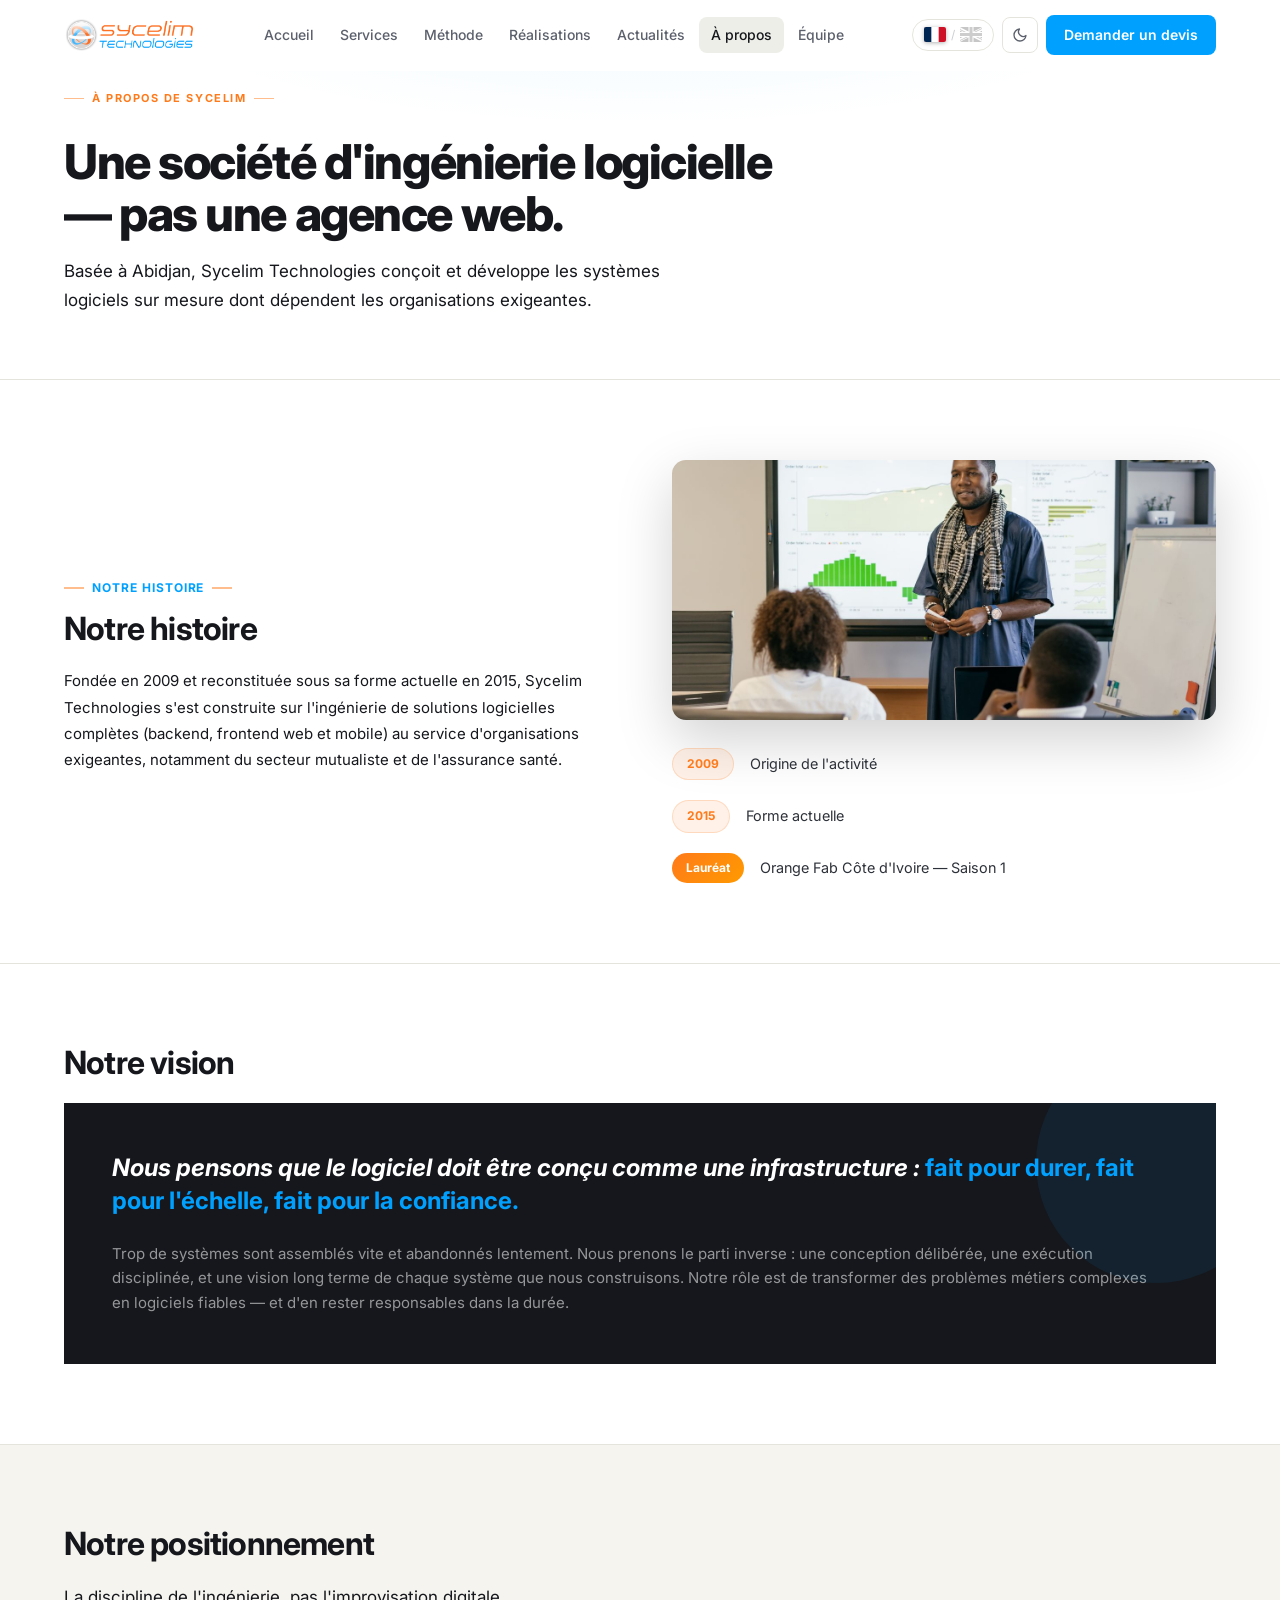
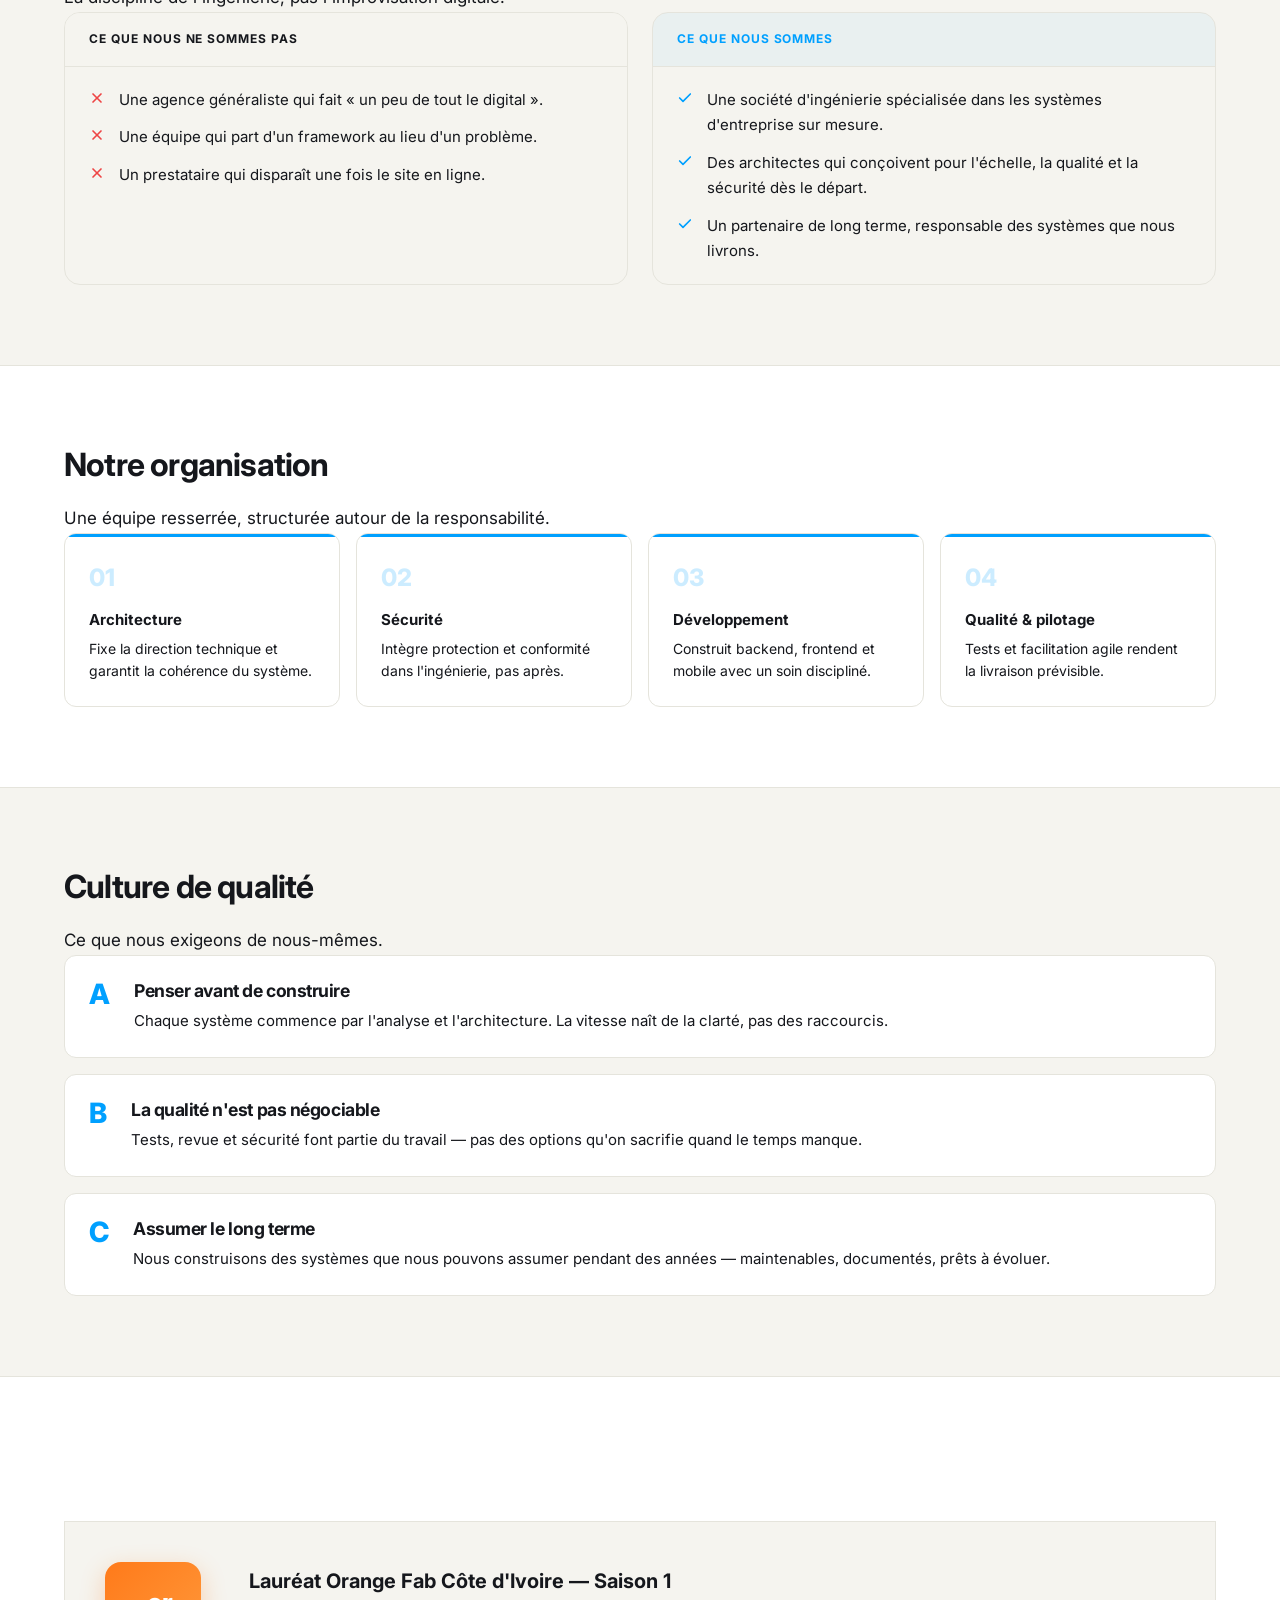
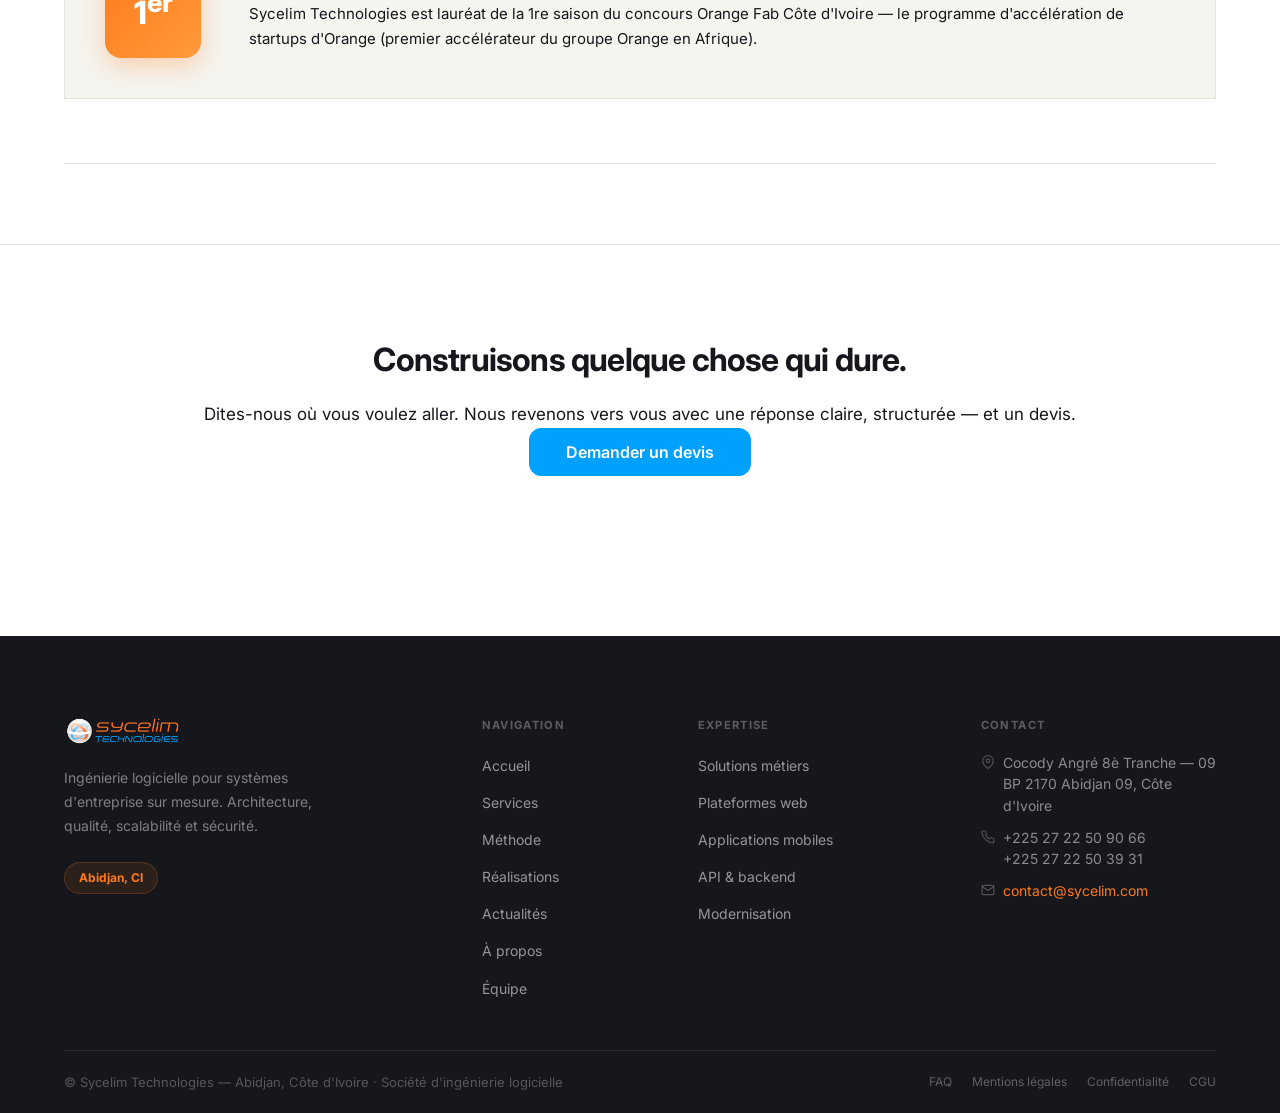
==== a-propos.html @ 2e872ce4 "all pages done" ====
<!DOCTYPE html>
<html lang="fr" data-theme="light">
<head>
  <meta charset="UTF-8" />
  <meta name="viewport" content="width=device-width, initial-scale=1.0" />
  <title>À propos — Sycelim Technologies</title>
  <meta name="description" content="Sycelim Technologies, SSII basée à Abidjan — ingénierie logicielle sur mesure depuis 2009." />
  <meta name="theme-color" content="#00a0ff" />
  <meta property="og:title" content="À propos — Sycelim Technologies" />
  <meta property="og:description" content="Sycelim Technologies, SSII basée à Abidjan — ingénierie logicielle sur mesure depuis 2009." />
  <meta property="og:type" content="website" />
  <meta property="og:image" content="logos/logo_all.png" />
  <link rel="preconnect" href="https://fonts.googleapis.com" />
  <link rel="preconnect" href="https://fonts.gstatic.com" crossorigin />
  <link href="https://fonts.googleapis.com/css2?family=Sora:wght@600;700;800&family=Inter:wght@400;500;600;700;800&display=swap" rel="stylesheet" />
  <link rel="stylesheet" href="css/style.css" />
  <link rel="icon" type="image/png" href="logos/logo_icon.png" />
</head>
<body>

<!-- NAVBAR -->
<header class="navbar" id="navbar">
  <div class="container">
    <div class="navbar-inner">
      <a href="index.html" class="navbar-logo" aria-label="Sycelim Technologies — Accueil">
        <img src="logos/logo_all.png" alt="Sycelim Technologies" />
      </a>
      <nav class="navbar-nav" aria-label="Navigation principale">
        <a href="index.html"          class="nav-link" data-page="index"        data-i18n="nav.home">Accueil</a>
        <a href="services.html"       class="nav-link" data-page="services"     data-i18n="nav.services">Services</a>
        <a href="methode.html"        class="nav-link" data-page="methode"      data-i18n="nav.method">Méthode</a>
        <a href="realisations.html"   class="nav-link" data-page="realisations" data-i18n="nav.work">Réalisations</a>
        <a href="actualites.html"     class="nav-link" data-page="actualites"   data-i18n="nav.news">Actualités</a>
        <a href="a-propos.html"       class="nav-link active" data-page="a-propos" data-i18n="nav.about">À propos</a>
        <a href="equipe.html"         class="nav-link" data-page="equipe"       data-i18n="nav.team">Équipe</a>
      </nav>
      <div class="navbar-actions">
        <button class="btn-lang" aria-label="Changer de langue" title="Switch language">
          <span class="lang-fr-label active"><img src="images/flag-fr.svg" alt="Français" class="flag-img" /></span>
          <span class="sep">/</span>
          <span class="lang-en-label"><img src="images/flag-gb.svg" alt="English" class="flag-img" /></span>
        </button>
        <button class="btn-theme" aria-label="Basculer thème sombre/clair">
          <svg class="icon-sun" xmlns="http://www.w3.org/2000/svg" width="16" height="16" viewBox="0 0 24 24" fill="none" stroke="currentColor" stroke-width="2" stroke-linecap="round" stroke-linejoin="round"><circle cx="12" cy="12" r="5"/><line x1="12" y1="1" x2="12" y2="3"/><line x1="12" y1="21" x2="12" y2="23"/><line x1="4.22" y1="4.22" x2="5.64" y2="5.64"/><line x1="18.36" y1="18.36" x2="19.78" y2="19.78"/><line x1="1" y1="12" x2="3" y2="12"/><line x1="21" y1="12" x2="23" y2="12"/><line x1="4.22" y1="19.78" x2="5.64" y2="18.36"/><line x1="18.36" y1="5.64" x2="19.78" y2="4.22"/></svg>
          <svg class="icon-moon" xmlns="http://www.w3.org/2000/svg" width="16" height="16" viewBox="0 0 24 24" fill="none" stroke="currentColor" stroke-width="2" stroke-linecap="round" stroke-linejoin="round"><path d="M21 12.79A9 9 0 1 1 11.21 3 7 7 0 0 0 21 12.79z"/></svg>
        </button>
        <a href="contact.html" class="btn-cta-nav" data-i18n="nav.cta">Demander un devis</a>
        <button class="btn-hamburger" id="hamburger" aria-label="Menu" aria-expanded="false">
          <span></span><span></span><span></span>
        </button>
      </div>
    </div>
  </div>
</header>

<!-- Mobile menu -->
<nav class="mobile-menu" id="mobile-menu" aria-label="Menu mobile">
  <a href="index.html"        class="nav-link" data-page="index"        data-i18n="nav.home">Accueil</a>
  <a href="services.html"     class="nav-link" data-page="services"     data-i18n="nav.services">Services</a>
  <a href="methode.html"      class="nav-link" data-page="methode"      data-i18n="nav.method">Méthode</a>
  <a href="realisations.html" class="nav-link" data-page="realisations" data-i18n="nav.work">Réalisations</a>
  <a href="actualites.html"   class="nav-link" data-page="actualites"   data-i18n="nav.news">Actualités</a>
  <a href="a-propos.html"     class="nav-link" data-page="a-propos"     data-i18n="nav.about">À propos</a>
  <a href="equipe.html"       class="nav-link" data-page="equipe"       data-i18n="nav.team">Équipe</a>
  <div class="mobile-menu-foot">
    <a href="contact.html" class="btn btn-primary" data-i18n="nav.cta">Demander un devis</a>
    <button class="btn-lang" aria-label="Changer de langue">
      <span class="lang-fr-label active"><img src="images/flag-fr.svg" alt="Français" class="flag-img" /></span>
      <span class="sep">/</span>
      <span class="lang-en-label"><img src="images/flag-gb.svg" alt="English" class="flag-img" /></span>
    </button>
  </div>
</nav>

<main>

<!-- ============================================================
     HERO
     ============================================================ -->
<section class="inner-hero" aria-labelledby="about-hero-title">
  <div class="inner-hero-bg" aria-hidden="true"></div>
  <div class="container">
    <div class="inner-hero-inner">
      <span class="eyebrow" data-i18n="about.eyebrow">À propos de Sycelim</span>
      <h1 class="inner-hero-title" id="about-hero-title" data-i18n="about.title">Une société d'ingénierie logicielle — pas une agence web.</h1>
      <p class="inner-hero-lead" data-i18n="about.lead">Basée à Abidjan, Sycelim Technologies conçoit et développe les systèmes logiciels sur mesure dont dépendent les organisations exigeantes.</p>
    </div>
  </div>
</section>

<!-- ============================================================
     SECTION HISTOIRE
     ============================================================ -->
<section class="about-section" aria-labelledby="about-history-title">
  <div class="container">
    <div class="about-2col">
      <div class="about-2col-text">
        <span class="about-section-eyebrow eyebrow" data-i18n="about.history.title">Notre histoire</span>
        <h2 class="about-section-title" id="about-history-title" data-i18n="about.history.title">Notre histoire</h2>
        <p class="about-section-body">Fondée en 2009 et reconstituée sous sa forme actuelle en 2015, Sycelim Technologies s'est construite sur l'ingénierie de solutions logicielles complètes (backend, frontend web et mobile) au service d'organisations exigeantes, notamment du secteur mutualiste et de l'assurance santé.</p>
      </div>
      <div class="about-2col-visual">
        <figure style="margin:0 0 1.75rem;border-radius:14px;overflow:hidden;box-shadow:0 20px 56px rgba(0,0,0,.18);">
          <img src="images/photo-collab.jpg" alt="Collaboration équipe Sycelim Technologies" style="width:100%;height:260px;object-fit:cover;display:block;" loading="lazy" />
        </figure>
        <div style="display:flex;flex-direction:column;gap:1.25rem;">
          <div style="display:flex;align-items:center;gap:1rem;">
            <span class="badge">2009</span>
            <span style="font-size:.9rem;color:var(--text-2)">Origine de l'activité</span>
          </div>
          <div style="display:flex;align-items:center;gap:1rem;">
            <span class="badge">2015</span>
            <span style="font-size:.9rem;color:var(--text-2)">Forme actuelle</span>
          </div>
          <div style="display:flex;align-items:center;gap:1rem;">
            <span class="badge" style="background:linear-gradient(135deg,#ff7a1a,#ff9a00);color:#fff;border:none;">Lauréat</span>
            <span style="font-size:.9rem;color:var(--text-2)">Orange Fab Côte d'Ivoire — Saison 1</span>
          </div>
        </div>
      </div>
    </div>
  </div>
</section>

<!-- ============================================================
     SECTION VISION
     ============================================================ -->
<section class="about-section" aria-labelledby="about-vision-title">
  <div class="container">
    <h2 class="about-section-title" id="about-vision-title" data-i18n="about.vision.title">Notre vision</h2>
    <div class="about-vision-card">
      <p class="about-vision-quote">Nous pensons que le logiciel doit être conçu comme une infrastructure : <em>fait pour durer, fait pour l'échelle, fait pour la confiance.</em></p>
      <p class="about-vision-sub">Trop de systèmes sont assemblés vite et abandonnés lentement. Nous prenons le parti inverse : une conception délibérée, une exécution disciplinée, et une vision long terme de chaque système que nous construisons. Notre rôle est de transformer des problèmes métiers complexes en logiciels fiables — et d'en rester responsables dans la durée.</p>
    </div>
  </div>
</section>

<!-- ============================================================
     SECTION POSITIONNEMENT
     ============================================================ -->
<section class="about-section about-section--alt" aria-labelledby="about-pos-title">
  <div class="container">
    <h2 class="about-section-title" id="about-pos-title" data-i18n="about.pos.title">Notre positionnement</h2>
    <p class="about-section-lead">La discipline de l'ingénierie, pas l'improvisation digitale.</p>
    <div class="about-pos-grid">
      <div class="about-pos-col about-pos-col--no">
        <div class="about-pos-col-head">Ce que nous ne sommes pas</div>
        <ul class="about-pos-list">
          <li class="about-pos-item">
            <span class="about-pos-icon" aria-hidden="true">
              <svg xmlns="http://www.w3.org/2000/svg" width="16" height="16" viewBox="0 0 24 24" fill="none" stroke="#ef4444" stroke-width="2.5" stroke-linecap="round" stroke-linejoin="round"><line x1="18" y1="6" x2="6" y2="18"/><line x1="6" y1="6" x2="18" y2="18"/></svg>
            </span>
            <span>Une agence généraliste qui fait « un peu de tout le digital ».</span>
          </li>
          <li class="about-pos-item">
            <span class="about-pos-icon" aria-hidden="true">
              <svg xmlns="http://www.w3.org/2000/svg" width="16" height="16" viewBox="0 0 24 24" fill="none" stroke="#ef4444" stroke-width="2.5" stroke-linecap="round" stroke-linejoin="round"><line x1="18" y1="6" x2="6" y2="18"/><line x1="6" y1="6" x2="18" y2="18"/></svg>
            </span>
            <span>Une équipe qui part d'un framework au lieu d'un problème.</span>
          </li>
          <li class="about-pos-item">
            <span class="about-pos-icon" aria-hidden="true">
              <svg xmlns="http://www.w3.org/2000/svg" width="16" height="16" viewBox="0 0 24 24" fill="none" stroke="#ef4444" stroke-width="2.5" stroke-linecap="round" stroke-linejoin="round"><line x1="18" y1="6" x2="6" y2="18"/><line x1="6" y1="6" x2="18" y2="18"/></svg>
            </span>
            <span>Un prestataire qui disparaît une fois le site en ligne.</span>
          </li>
        </ul>
      </div>
      <div class="about-pos-col about-pos-col--yes">
        <div class="about-pos-col-head">Ce que nous sommes</div>
        <ul class="about-pos-list">
          <li class="about-pos-item">
            <span class="about-pos-icon" aria-hidden="true">
              <svg xmlns="http://www.w3.org/2000/svg" width="16" height="16" viewBox="0 0 24 24" fill="none" stroke="#00a0ff" stroke-width="2.5" stroke-linecap="round" stroke-linejoin="round"><polyline points="20 6 9 17 4 12"/></svg>
            </span>
            <span>Une société d'ingénierie spécialisée dans les systèmes d'entreprise sur mesure.</span>
          </li>
          <li class="about-pos-item">
            <span class="about-pos-icon" aria-hidden="true">
              <svg xmlns="http://www.w3.org/2000/svg" width="16" height="16" viewBox="0 0 24 24" fill="none" stroke="#00a0ff" stroke-width="2.5" stroke-linecap="round" stroke-linejoin="round"><polyline points="20 6 9 17 4 12"/></svg>
            </span>
            <span>Des architectes qui conçoivent pour l'échelle, la qualité et la sécurité dès le départ.</span>
          </li>
          <li class="about-pos-item">
            <span class="about-pos-icon" aria-hidden="true">
              <svg xmlns="http://www.w3.org/2000/svg" width="16" height="16" viewBox="0 0 24 24" fill="none" stroke="#00a0ff" stroke-width="2.5" stroke-linecap="round" stroke-linejoin="round"><polyline points="20 6 9 17 4 12"/></svg>
            </span>
            <span>Un partenaire de long terme, responsable des systèmes que nous livrons.</span>
          </li>
        </ul>
      </div>
    </div>
  </div>
</section>

<!-- ============================================================
     SECTION ORGANISATION
     ============================================================ -->
<section class="about-section" aria-labelledby="about-org-title">
  <div class="container">
    <h2 class="about-section-title" id="about-org-title" data-i18n="about.org.title">Notre organisation</h2>
    <p class="about-section-lead" data-i18n="about.org.sub">Une équipe resserrée, structurée autour de la responsabilité.</p>
    <div class="about-org-grid">
      <div class="about-org-card">
        <div class="about-org-num">01</div>
        <div class="about-org-title">Architecture</div>
        <p class="about-org-desc">Fixe la direction technique et garantit la cohérence du système.</p>
      </div>
      <div class="about-org-card">
        <div class="about-org-num">02</div>
        <div class="about-org-title">Sécurité</div>
        <p class="about-org-desc">Intègre protection et conformité dans l'ingénierie, pas après.</p>
      </div>
      <div class="about-org-card">
        <div class="about-org-num">03</div>
        <div class="about-org-title">Développement</div>
        <p class="about-org-desc">Construit backend, frontend et mobile avec un soin discipliné.</p>
      </div>
      <div class="about-org-card">
        <div class="about-org-num">04</div>
        <div class="about-org-title">Qualité & pilotage</div>
        <p class="about-org-desc">Tests et facilitation agile rendent la livraison prévisible.</p>
      </div>
    </div>
  </div>
</section>

<!-- ============================================================
     SECTION CULTURE
     ============================================================ -->
<section class="about-section about-section--alt" aria-labelledby="about-culture-title">
  <div class="container">
    <h2 class="about-section-title" id="about-culture-title" data-i18n="about.culture.title">Culture de qualité</h2>
    <p class="about-section-lead" data-i18n="about.culture.sub">Ce que nous exigeons de nous-mêmes.</p>
    <div class="about-culture-grid">
      <div class="about-culture-item">
        <div class="about-culture-letter" aria-hidden="true">A</div>
        <div class="about-culture-content">
          <div class="about-section-title" style="font-size:1.1rem;margin-bottom:.5rem;">Penser avant de construire</div>
          <p>Chaque système commence par l'analyse et l'architecture. La vitesse naît de la clarté, pas des raccourcis.</p>
        </div>
      </div>
      <div class="about-culture-item">
        <div class="about-culture-letter" aria-hidden="true">B</div>
        <div class="about-culture-content">
          <div class="about-section-title" style="font-size:1.1rem;margin-bottom:.5rem;">La qualité n'est pas négociable</div>
          <p>Tests, revue et sécurité font partie du travail — pas des options qu'on sacrifie quand le temps manque.</p>
        </div>
      </div>
      <div class="about-culture-item">
        <div class="about-culture-letter" aria-hidden="true">C</div>
        <div class="about-culture-content">
          <div class="about-section-title" style="font-size:1.1rem;margin-bottom:.5rem;">Assumer le long terme</div>
          <p>Nous construisons des systèmes que nous pouvons assumer pendant des années — maintenables, documentés, prêts à évoluer.</p>
        </div>
      </div>
    </div>
  </div>
</section>

<!-- ============================================================
     SECTION ORANGE FAB
     ============================================================ -->
<section class="about-section" aria-labelledby="about-fab-title">
  <div class="container">
    <div class="about-fab">
      <div class="about-fab-inner">
        <div class="about-fab-badge" aria-hidden="true">
          <span class="about-fab-badge-num">1<sup>er</sup></span>
        </div>
        <div class="about-fab-content">
          <h2 class="about-fab-title" id="about-fab-title" data-i18n="about.fab.title">Lauréat Orange Fab Côte d'Ivoire — Saison 1</h2>
          <p class="about-fab-desc" data-i18n="about.fab.desc">Sycelim Technologies est lauréat de la 1re saison du concours Orange Fab Côte d'Ivoire — le programme d'accélération de startups d'Orange (premier accélérateur du groupe Orange en Afrique).</p>
        </div>
      </div>
    </div>
  </div>
</section>

<!-- ============================================================
     FINAL CTA
     ============================================================ -->
<section class="final-cta" aria-labelledby="about-cta-title">
  <div class="container">
    <div class="section-header">
      <h2 class="about-section-title" id="about-cta-title" data-i18n="about.cta.title">Construisons quelque chose qui dure.</h2>
      <p class="about-section-lead" data-i18n="cta.sub">Dites-nous où vous voulez aller. Nous revenons vers vous avec une réponse claire, structurée — et un devis.</p>
      <a href="contact.html" class="btn btn-primary btn-lg" data-i18n="nav.cta">Demander un devis</a>
    </div>
  </div>
</section>

</main>

<!-- ============================================================
     FOOTER
     ============================================================ -->
<footer class="footer" aria-label="Pied de page">
  <div class="container">
    <div class="footer-grid">
      <div>
        <div class="footer-logo"><img src="logos/logo_all.png" alt="Sycelim Technologies" /></div>
        <p class="footer-tagline" data-i18n="footer.tagline">Ingénierie logicielle pour systèmes d'entreprise sur mesure. Architecture, qualité, scalabilité et sécurité.</p>
        <div class="tags"><span class="badge">Abidjan, CI</span></div>
      </div>
      <div>
        <div class="footer-col-title" data-i18n="footer.nav">Navigation</div>
        <ul class="footer-links">
          <li><a href="index.html"        class="footer-link" data-i18n="nav.home">Accueil</a></li>
          <li><a href="services.html"     class="footer-link" data-i18n="nav.services">Services</a></li>
          <li><a href="methode.html"      class="footer-link" data-i18n="nav.method">Méthode</a></li>
          <li><a href="realisations.html" class="footer-link" data-i18n="nav.work">Réalisations</a></li>
          <li><a href="actualites.html"   class="footer-link" data-i18n="nav.news">Actualités</a></li>
          <li><a href="a-propos.html"     class="footer-link" data-i18n="nav.about">À propos</a></li>
          <li><a href="equipe.html"       class="footer-link" data-i18n="nav.team">Équipe</a></li>
        </ul>
      </div>
      <div>
        <div class="footer-col-title" data-i18n="footer.expertise">Expertise</div>
        <ul class="footer-links">
          <li><a href="services.html#solutions-metiers"    class="footer-link" data-i18n="footer.exp.1">Solutions métiers</a></li>
          <li><a href="services.html#plateformes-web"      class="footer-link" data-i18n="footer.exp.2">Plateformes web</a></li>
          <li><a href="services.html#applications-mobiles" class="footer-link" data-i18n="footer.exp.3">Applications mobiles</a></li>
          <li><a href="services.html#api-backend"          class="footer-link" data-i18n="footer.exp.4">API & backend</a></li>
          <li><a href="services.html#modernisation"        class="footer-link" data-i18n="footer.exp.5">Modernisation</a></li>
        </ul>
      </div>
      <div>
        <div class="footer-col-title" data-i18n="footer.contact">Contact</div>
        <div class="footer-contact-item">
          <svg xmlns="http://www.w3.org/2000/svg" viewBox="0 0 24 24" fill="none" stroke="currentColor" stroke-width="2" stroke-linecap="round" stroke-linejoin="round"><path d="M21 10c0 7-9 13-9 13s-9-6-9-13a9 9 0 0 1 18 0z"/><circle cx="12" cy="10" r="3"/></svg>
          <span>Cocody Angré 8è Tranche — 09 BP 2170 Abidjan 09, Côte d'Ivoire</span>
        </div>
        <div class="footer-contact-item">
          <svg xmlns="http://www.w3.org/2000/svg" viewBox="0 0 24 24" fill="none" stroke="currentColor" stroke-width="2"><path d="M22 16.92v3a2 2 0 0 1-2.18 2 19.79 19.79 0 0 1-8.63-3.07A19.5 19.5 0 0 1 4.6 12.41 19.79 19.79 0 0 1 1.5 3.82 2 2 0 0 1 3.48 1.65h3a2 2 0 0 1 2 1.72c.127.96.361 1.903.7 2.81a2 2 0 0 1-.45 2.11L7.91 9.1a16 16 0 0 0 6 6l1.27-1.27a2 2 0 0 1 2.11-.45c.907.339 1.85.573 2.81.7A2 2 0 0 1 22 16.92z"/></svg>
          <span>+225 27 22 50 90 66<br>+225 27 22 50 39 31</span>
        </div>
        <div class="footer-contact-item">
          <svg xmlns="http://www.w3.org/2000/svg" viewBox="0 0 24 24" fill="none" stroke="currentColor" stroke-width="2"><path d="M4 4h16c1.1 0 2 .9 2 2v12c0 1.1-.9 2-2 2H4c-1.1 0-2-.9-2-2V6c0-1.1.9-2 2-2z"/><polyline points="22,6 12,13 2,6"/></svg>
          <a href="mailto:contact@sycelim.com" class="footer-link" style="color:var(--orange)">contact@sycelim.com</a>
        </div>
      </div>
    </div>
    <div class="footer-bottom">
      <p class="footer-copy" data-i18n="footer.copy">© Sycelim Technologies — Abidjan, Côte d'Ivoire · Société d'ingénierie logicielle</p>
      <nav class="footer-legal" aria-label="Liens légaux">
        <a href="faq.html"              class="footer-legal-link" data-i18n="footer.faq">FAQ</a>
        <a href="mentions-legales.html" class="footer-legal-link" data-i18n="footer.legal">Mentions légales</a>
        <a href="confidentialite.html"  class="footer-legal-link" data-i18n="footer.privacy">Confidentialité</a>
        <a href="cgu.html"              class="footer-legal-link" data-i18n="footer.cgu">CGU</a>
      </nav>
    </div>
  </div>
</footer>

<script src="js/main.js"></script>
</body>
</html>
---- css/style.css ----
/* ============================================================
   Sycelim Technologies — Main Stylesheet
   ============================================================ */

/* === CSS TOKENS === */
:root {
  /* Brand — palette officielle (cahier des charges §4.2) */
  --blue:         #00a0ff;   /* Accent PRINCIPAL : boutons, liens, éléments mis en avant */
  --blue-hover:   #0088e0;
  --blue-light:   rgba(0,160,255,0.09);
  --orange:       #ff7a1a;   /* Accent SECONDAIRE : ponctuel, mises en valeur, eyebrows */
  --orange-hover: #e06010;
  --orange-light: rgba(255,122,26,0.10);
  --ink:          #15171c;   /* Texte principal et surfaces sombres */

  /* Light theme */
  --bg:           #ffffff;
  --bg-2:         #f5f4ef;   /* Fond alterné (cahier des charges) */
  --bg-3:         #eeeee8;
  --text:         #15171c;   /* = --ink */
  --text-2:       #2d3139;
  --text-muted:   #5b606c;   /* Gris texte (cahier des charges) */
  --text-subtle:  #8b9099;
  --border:       #e5e4dc;
  --border-2:     #d0cfc7;
  --nav-bg:       rgba(255,255,255,0.96);
  --card-bg:      #ffffff;

  /* Shadows */
  --sh-sm:  0 1px 2px rgba(15,23,42,.06);
  --sh:     0 1px 3px rgba(15,23,42,.1), 0 1px 2px rgba(15,23,42,.06);
  --sh-md:  0 4px 6px rgba(15,23,42,.07), 0 2px 4px rgba(15,23,42,.06);
  --sh-lg:  0 10px 15px rgba(15,23,42,.08), 0 4px 6px rgba(15,23,42,.05);
  --sh-xl:  0 20px 25px rgba(15,23,42,.10), 0 8px 10px rgba(15,23,42,.04);

  /* Spacing */
  --s4:   4px;
  --s8:   8px;
  --s12:  12px;
  --s16:  16px;
  --s20:  20px;
  --s24:  24px;
  --s32:  32px;
  --s40:  40px;
  --s48:  48px;
  --s64:  64px;
  --s80:  80px;
  --s96:  96px;

  /* Radius */
  --r4:    4px;
  --r8:    8px;
  --r12:  12px;
  --r16:  16px;
  --r24:  24px;
  --r999: 9999px;

  /* Transitions */
  --t:     200ms ease;
  --t-lg:  350ms ease;
}

/* Dark theme */
[data-theme="dark"] {
  --bg:         #0c1220;
  --bg-2:       #111827;
  --bg-3:       #1e293b;
  --text:       #f1f5f9;
  --text-2:     #cbd5e1;
  --text-muted: #94a3b8;
  --text-subtle:#475569;
  --border:     #1e293b;
  --border-2:   #334155;
  --nav-bg:     rgba(12,18,32,.96);
  --card-bg:    #111827;
  --orange-light: rgba(255,122,26,.12);
  --blue-light:   rgba(0,160,255,.12);
  --sh-sm:  0 1px 2px rgba(0,0,0,.4);
  --sh:     0 1px 3px rgba(0,0,0,.5);
  --sh-md:  0 4px 6px rgba(0,0,0,.45);
  --sh-lg:  0 10px 15px rgba(0,0,0,.4);
  --sh-xl:  0 20px 25px rgba(0,0,0,.5);
}

/* === RESET === */
*, *::before, *::after { box-sizing: border-box; margin: 0; padding: 0; }
html { scroll-behavior: smooth; -webkit-text-size-adjust: 100%; }
body {
  font-family: 'Inter', -apple-system, BlinkMacSystemFont, 'Segoe UI', sans-serif;
  font-size: 16px;
  line-height: 1.7;
  color: var(--text);
  background: var(--bg);
  transition: background var(--t), color var(--t);
}
img, video { max-width: 100%; height: auto; display: block; }
a { color: inherit; text-decoration: none; }
ul, ol { list-style: none; }
button { cursor: pointer; border: none; background: none; font: inherit; color: inherit; }
input, textarea, select { font: inherit; }

/* === LAYOUT === */
.container {
  width: 100%;
  max-width: 1200px;
  margin: 0 auto;
  padding: 0 var(--s24);
}
.section { padding: var(--s96) 0; }
.section--alt { background: var(--bg-2); }
.section--dark {
  background: var(--text);
  color: #fff;
}

/* === SECTION HEADER === */
.section-header { text-align: center; margin-bottom: var(--s64); }
.section-header--left { text-align: left; }

.eyebrow {
  display: inline-flex;
  align-items: center;
  gap: var(--s8);
  font-size: 11px;
  font-weight: 700;
  letter-spacing: .14em;
  text-transform: uppercase;
  color: var(--orange);
  margin-bottom: var(--s16);
}
.eyebrow::before, .eyebrow::after {
  content: '';
  width: 20px;
  height: 1.5px;
  background: var(--orange);
  opacity: .5;
  display: block;
}
.eyebrow--solo::before, .eyebrow--solo::after { display: none; }

.section-title {
  font-size: clamp(1.625rem, 3.5vw, 2.5rem);
  font-weight: 800;
  line-height: 1.2;
  letter-spacing: -.02em;
  color: var(--text);
  max-width: 640px;
  margin: 0 auto var(--s16);
}
.section-title--left { margin-left: 0; margin-right: 0; }

.section-lead {
  font-size: 1.0625rem;
  color: var(--text-muted);
  max-width: 580px;
  margin: 0 auto;
  line-height: 1.75;
}
.section-lead--left { margin-left: 0; }

/* === TYPOGRAPHY === */
h1,h2,h3,h4,h5,h6 {
  line-height: 1.25;
  font-weight: 700;
  font-family: 'Sora', 'Inter', -apple-system, sans-serif;
}

/* === NAVIGATION === */
.navbar {
  position: fixed;
  top: 0; left: 0; right: 0;
  z-index: 1000;
  background: var(--nav-bg);
  backdrop-filter: blur(16px);
  -webkit-backdrop-filter: blur(16px);
  border-bottom: 1px solid transparent;
  transition: border-color var(--t), box-shadow var(--t);
}
.navbar.scrolled {
  border-bottom-color: var(--border);
  box-shadow: var(--sh);
}
.navbar-inner {
  display: flex;
  align-items: center;
  justify-content: space-between;
  height: 70px;
}
.navbar-logo { display: flex; align-items: center; flex-shrink: 0; }
.navbar-logo img { height: 34px; width: auto; }

.navbar-nav {
  display: flex;
  align-items: center;
  gap: 2px;
}
.nav-link {
  font-size: .875rem;
  font-weight: 500;
  color: var(--text-muted);
  padding: 6px var(--s12);
  border-radius: var(--r8);
  transition: color var(--t), background var(--t);
  white-space: nowrap;
}
.nav-link:hover, .nav-link.active { color: var(--text); background: var(--bg-3); }

.navbar-actions {
  display: flex;
  align-items: center;
  gap: var(--s8);
}

.btn-lang {
  display: flex;
  align-items: center;
  gap: 5px;
  font-size: .75rem;
  color: var(--text-muted);
  padding: 5px 11px;
  border: 1px solid var(--border);
  border-radius: var(--r999);
  transition: all var(--t);
}
.btn-lang:hover { border-color: var(--border-2); }
.flag-img { width: 22px; height: 15px; object-fit: cover; border-radius: 2px; display: block; }
.btn-lang span:not(.active):not(.sep) { opacity: .25; filter: grayscale(1); }
.btn-lang .active .flag-img { box-shadow: 0 1px 4px rgba(0,0,0,.3); }
.btn-lang .sep { opacity: .3; }

.btn-theme {
  width: 36px; height: 36px;
  border-radius: var(--r8);
  display: flex; align-items: center; justify-content: center;
  color: var(--text-muted);
  border: 1px solid var(--border);
  transition: all var(--t);
}
.btn-theme:hover { color: var(--text); border-color: var(--border-2); }
.icon-sun { display: none; }
.icon-moon { display: block; }
[data-theme="dark"] .icon-sun { display: block; }
[data-theme="dark"] .icon-moon { display: none; }

.btn-hamburger {
  display: none;
  width: 36px; height: 36px;
  border-radius: var(--r8);
  border: 1px solid var(--border);
  align-items: center;
  justify-content: center;
  color: var(--text);
  flex-direction: column;
  gap: 5px;
  padding: 8px;
}
.btn-hamburger span {
  display: block;
  width: 100%;
  height: 1.5px;
  background: currentColor;
  border-radius: 2px;
  transition: all var(--t);
}
.btn-hamburger.open span:nth-child(1) { transform: translateY(6.5px) rotate(45deg); }
.btn-hamburger.open span:nth-child(2) { opacity: 0; }
.btn-hamburger.open span:nth-child(3) { transform: translateY(-6.5px) rotate(-45deg); }

/* Mobile menu */
.mobile-menu {
  display: none;
  position: fixed;
  inset: 0;
  z-index: 998;
  background: var(--bg);
  padding: 80px var(--s24) var(--s32);
  flex-direction: column;
  gap: 0;
  overflow-y: auto;
}
.mobile-menu.open { display: flex; }
.mobile-menu .nav-link {
  font-size: 1.125rem;
  padding: var(--s16) 0;
  border-bottom: 1px solid var(--border);
  border-radius: 0;
  display: block;
}
.mobile-menu-foot {
  margin-top: auto;
  padding-top: var(--s24);
  display: flex;
  align-items: center;
  gap: var(--s12);
}

@media (max-width: 1023px) {
  .navbar-nav, .navbar-actions .btn-cta-nav { display: none; }
  .btn-hamburger { display: flex; }
}

/* === BUTTONS === */
.btn {
  display: inline-flex;
  align-items: center;
  justify-content: center;
  gap: var(--s8);
  padding: 12px 28px;
  font-size: .9375rem;
  font-weight: 600;
  border-radius: var(--r8);
  border: 1px solid transparent;
  transition: all var(--t);
  cursor: pointer;
  white-space: nowrap;
  line-height: 1;
}
.btn svg { width: 16px; height: 16px; flex-shrink: 0; }

.btn-primary {
  background: var(--blue);
  color: #fff;
  border-color: var(--blue);
}
.btn-primary:hover {
  background: var(--blue-hover);
  border-color: var(--blue-hover);
  transform: translateY(-1px);
  box-shadow: 0 8px 20px rgba(0,160,255,.3);
}
.btn-secondary {
  background: transparent;
  color: var(--text);
  border-color: var(--border-2);
}
.btn-secondary:hover {
  background: var(--bg-3);
  border-color: var(--text-muted);
  transform: translateY(-1px);
}
.btn-ghost {
  background: transparent;
  color: var(--blue);
  border-color: transparent;
  padding-left: 0; padding-right: 0;
}
.btn-ghost:hover { gap: var(--s12); }

.btn-lg { padding: 15px 36px; font-size: 1rem; border-radius: var(--r12); }
.btn-sm { padding: 8px 18px; font-size: .8125rem; }

/* Nav CTA */
.btn-cta-nav {
  display: inline-flex;
  align-items: center;
  gap: var(--s8);
  padding: 8px 18px;
  background: var(--blue);
  color: #fff;
  font-size: .875rem;
  font-weight: 600;
  border-radius: var(--r8);
  transition: all var(--t);
  white-space: nowrap;
}
.btn-cta-nav:hover { background: var(--blue-hover); transform: translateY(-1px); box-shadow: var(--sh-md); }

/* === CARDS === */
.card {
  background: var(--card-bg);
  border: 1px solid var(--border);
  border-radius: var(--r16);
  padding: var(--s32);
  transition: all var(--t-lg);
}
.card:hover {
  transform: translateY(-4px);
  box-shadow: var(--sh-xl);
  border-color: var(--border-2);
}
.card--clickable { cursor: pointer; }

/* === TAGS === */
.tag {
  display: inline-flex;
  align-items: center;
  padding: 4px 12px;
  background: var(--bg-3);
  color: var(--text-muted);
  font-size: .75rem;
  font-weight: 500;
  border-radius: var(--r999);
  border: 1px solid var(--border);
}
.tags { display: flex; flex-wrap: wrap; gap: var(--s8); }

/* === BADGE === */
.badge {
  display: inline-flex;
  align-items: center;
  gap: 6px;
  padding: 5px 14px;
  background: var(--orange-light);
  color: var(--orange);
  font-size: .75rem;
  font-weight: 700;
  border-radius: var(--r999);
  border: 1px solid rgba(255,122,26,.2);
}
.badge--blue {
  background: var(--blue-light);
  color: var(--blue);
  border-color: rgba(0,160,255,.2);
}
.badge--star::before { content: '★'; }

/* ============================================================
   HERO — "Blueprint Engineering" redesign
   ============================================================ */
.hero {
  min-height: 100vh;
  display: flex;
  flex-direction: column;
  justify-content: center;
  padding: 128px 0 96px;
  position: relative;
  overflow: hidden;
}

/* ─── Background : dégradés de lumière ─── */
.hero-bg {
  position: absolute; inset: 0; pointer-events: none;
  background:
    radial-gradient(ellipse 65% 55% at 85% 40%, rgba(0,160,255,.08) 0%, transparent 60%),
    radial-gradient(ellipse 45% 40% at 8% 88%, rgba(255,122,26,.06) 0%, transparent 55%),
    radial-gradient(ellipse 35% 30% at 50% 0%, rgba(0,160,255,.04) 0%, transparent 60%);
}
[data-theme="dark"] .hero-bg {
  background:
    radial-gradient(ellipse 65% 55% at 85% 40%, rgba(0,160,255,.12) 0%, transparent 60%),
    radial-gradient(ellipse 45% 40% at 8% 88%, rgba(255,122,26,.08) 0%, transparent 55%);
}

/* ─── Grille de points ─── */
@keyframes dotsDrift {
  0%   { background-position: 0 0; }
  50%  { background-position: 14px 14px; }
  100% { background-position: 0 0; }
}
.hero-dots {
  position: absolute; inset: 0; pointer-events: none;
  background-image: radial-gradient(circle, rgba(15,23,42,.13) 1px, transparent 1px);
  background-size: 28px 28px;
  animation: dotsDrift 30s ease-in-out infinite;
}
[data-theme="dark"] .hero-dots {
  background-image: radial-gradient(circle, rgba(255,255,255,.09) 1px, transparent 1px);
}

/* ─── Année en filigrane ─── */
.hero-deco-year {
  position: absolute;
  bottom: -48px; right: -8px;
  font-family: 'Sora', sans-serif;
  font-size: clamp(96px, 17vw, 210px);
  font-weight: 800;
  line-height: 1;
  color: transparent;
  -webkit-text-stroke: 1.5px rgba(0,0,0,.045);
  pointer-events: none; user-select: none;
}
[data-theme="dark"] .hero-deco-year {
  -webkit-text-stroke: 1.5px rgba(255,255,255,.045);
}

/* ─── Grille 2 colonnes ─── */
.hero-layout {
  display: grid;
  grid-template-columns: 1fr .95fr;
  gap: 60px;
  align-items: center;
}

/* ─── Colonne gauche ─── */
.hero-left {
  display: flex;
  flex-direction: column;
}

/* Eyebrow avec dot live */
.hero-eyebrow {
  display: inline-flex;
  align-items: center;
  gap: 10px;
  font-size: .7rem;
  font-weight: 700;
  letter-spacing: .14em;
  text-transform: uppercase;
  color: var(--text-muted);
  margin-bottom: 22px;
}
.hero-pulse-dot {
  width: 8px; height: 8px;
  border-radius: 50%;
  background: #22c55e;
  position: relative;
  flex-shrink: 0;
}
.hero-pulse-dot::after {
  content: '';
  position: absolute;
  inset: -4px;
  border-radius: 50%;
  background: #22c55e;
  opacity: .35;
  animation: heroPulse 2.2s ease-in-out infinite;
}
@keyframes heroPulse {
  0%, 100% { transform: scale(1); opacity: .35; }
  50% { transform: scale(2.2); opacity: 0; }
}

/* Titre */
.hero-title {
  font-family: 'Sora', 'Inter', sans-serif;
  font-size: clamp(2.1rem, 4.2vw, 3.5rem);
  font-weight: 800;
  line-height: 1.1;
  letter-spacing: -.03em;
  color: var(--text);
  margin-bottom: 20px;
}

/* Sous-titre */
.hero-subtitle {
  font-size: 1.05rem;
  color: var(--text-muted);
  line-height: 1.78;
  max-width: 500px;
  margin-bottom: 28px;
}

/* Bande KPI */
.hero-kpi-strip {
  display: flex;
  align-items: flex-start;
  gap: 20px;
  padding: 16px 22px;
  background: var(--bg-2);
  border: 1px solid var(--border);
  border-radius: var(--r12);
  width: fit-content;
  margin-bottom: 28px;
}
.hero-kpi { display: flex; flex-direction: column; gap: 3px; }
.hero-kpi-uemoa-head { display: flex; align-items: center; gap: 7px; }
.hero-kpi-logo {
  height: 22px;
  width: auto;
  object-fit: contain;
  flex-shrink: 0;
  background: #fff;
  border-radius: 4px;
  padding: 2px 4px;
  box-shadow: 0 1px 4px rgba(0,0,0,.15);
}
.hero-kpi-num {
  font-family: 'Sora', sans-serif;
  font-size: 1.2rem;
  font-weight: 800;
  color: var(--blue);
  line-height: 1;
}
.hero-kpi-lbl {
  font-size: .75rem;
  color: var(--text-muted);
  line-height: 1.4;
  max-width: 150px;
}
.hero-kpi-sep {
  width: 1px;
  align-self: stretch;
  background: var(--border);
  flex-shrink: 0;
  margin: 2px 0;
}

/* CTAs */
.hero-ctas {
  display: flex;
  gap: 12px;
  flex-wrap: wrap;
  margin-bottom: 24px;
}

/* Ligne du bas : badge + tags */
.hero-bottom {
  display: flex;
  align-items: center;
  gap: 14px;
  flex-wrap: wrap;
}
.hero-tech-tags {
  display: flex;
  gap: 6px;
  flex-wrap: wrap;
}
.hero-tech-tag {
  display: inline-flex;
  padding: 3px 11px;
  background: transparent;
  border: 1px solid var(--border);
  border-radius: var(--r999);
  font-size: .68rem;
  font-weight: 600;
  letter-spacing: .05em;
  text-transform: uppercase;
  color: var(--text-subtle);
}

/* ─── Colonne droite : slider visuel ─── */
.hero-right {
  position: relative;
  display: flex;
  flex-direction: column;
  align-items: center;
  gap: 20px;
}

/* Conteneur du slider — grid stacking */
.hero-slider {
  display: grid;
  grid-template-columns: 1fr;
  width: 100%;
}

/* Toutes les slides occupent la même cellule */
.hero-slide {
  grid-row: 1;
  grid-column: 1;
  position: relative;
  display: flex;
  align-items: center;
  justify-content: center;
  opacity: 0;
  transform: translateY(18px) scale(.97);
  transition:
    opacity .65s cubic-bezier(.4,0,.2,1),
    transform .65s cubic-bezier(.4,0,.2,1);
  pointer-events: none;
  will-change: opacity, transform;
}
.hero-slide--active {
  opacity: 1;
  transform: none;
  pointer-events: auto;
}

/* Wrapper relatif pour image + chips */
.hero-img-wrap {
  position: relative;
  width: 100%;
  max-width: 476px;
}

/* Cadre pour les images hero1 / hero2 */
.hero-img-frame {
  width: 100%;
  border-radius: 18px;
  overflow: hidden;
  border: 1px solid var(--border);
  box-shadow:
    var(--sh-xl),
    0 40px 80px rgba(0,0,0,.15),
    0 0 0 1px rgba(0,0,0,.04);
}
.hero-img-frame img {
  width: 100%;
  height: auto;
  display: block;
  transition: transform .7s ease;
}
.hero-slide--active .hero-img-frame img { transform: scale(1); }
.hero-slide:not(.hero-slide--active) .hero-img-frame img { transform: scale(.98); }

/* Chips sur slides images : sans animation initiale,
   apparaissent avec la slide grâce au stagger CSS */
.hero-chip--img {
  animation: none;
  opacity: 0;
  transition:
    opacity .5s ease,
    transform .5s cubic-bezier(.34,1.4,.64,1);
  transform: translateY(8px);
}
.hero-slide--active .hero-chip--img {
  opacity: 1;
  transform: translateY(0);
}
.hero-slide--active .hero-chip--img.hero-chip--tl { transition-delay: .25s; }
.hero-slide--active .hero-chip--img.hero-chip--br { transition-delay: .4s; }

/* Points de navigation */
.hero-slide-dots {
  display: flex;
  align-items: center;
  gap: 7px;
}
.hsd-dot {
  width: 7px; height: 7px;
  border-radius: var(--r999);
  background: var(--border-2);
  border: none;
  cursor: pointer;
  padding: 0;
  transition: background .3s ease, width .35s cubic-bezier(.4,0,.2,1);
}
.hsd-dot--active {
  background: var(--blue);
  width: 24px;
}

/* ─── IDE Mockup (toujours sombre, comme un vrai éditeur) ─── */
.hero-mock {
  border-radius: 18px;
  overflow: hidden;
  width: 100%;
  max-width: 476px;
}
.hero-mock--ide {
  background: #1e1e1e;
  border: 1px solid rgba(255,255,255,.08);
  box-shadow:
    0 2px 4px rgba(0,0,0,.3),
    0 20px 60px rgba(0,0,0,.5),
    0 40px 100px rgba(0,0,0,.3),
    0 0 0 1px rgba(255,255,255,.04);
}

/* Barre de titre */
.ide-bar {
  display: flex;
  align-items: center;
  gap: 12px;
  padding: 9px 14px;
  background: #2d2d2d;
  border-bottom: 1px solid rgba(255,255,255,.07);
}
.ide-traffic {
  display: flex;
  gap: 5px;
  flex-shrink: 0;
}
.ide-traffic i {
  display: block;
  width: 10px; height: 10px;
  border-radius: 50%;
  font-style: normal;
}
.ide-traffic i:nth-child(1) { background: #ff5f57; }
.ide-traffic i:nth-child(2) { background: #febc2e; }
.ide-traffic i:nth-child(3) { background: #28c840; }
.ide-tabs {
  display: flex;
  gap: 2px;
  overflow: hidden;
  flex: 1;
}
.ide-tab {
  display: flex;
  align-items: center;
  gap: 6px;
  padding: 4px 14px;
  border-radius: 4px 4px 0 0;
  font-size: .68rem;
  color: rgba(255,255,255,.4);
  white-space: nowrap;
  user-select: none;
}
.ide-tab--active {
  background: #1e1e1e;
  color: rgba(255,255,255,.88);
}
.ide-tab-dot {
  width: 6px; height: 6px;
  border-radius: 50%;
  background: var(--orange);
  flex-shrink: 0;
}

/* Corps : tree + code */
.ide-body {
  display: flex;
  height: 210px;
  overflow: hidden;
}

/* Arbre de fichiers */
.ide-tree {
  width: 126px;
  flex-shrink: 0;
  background: #252526;
  border-right: 1px solid rgba(255,255,255,.06);
  padding: 8px 0;
  overflow: hidden;
}
.itree-section {
  font-size: .58rem;
  font-weight: 700;
  letter-spacing: .1em;
  text-transform: uppercase;
  color: rgba(255,255,255,.22);
  padding: 8px 10px 3px;
}
.itree-item {
  display: flex;
  align-items: center;
  gap: 5px;
  padding: 3px 10px;
  font-size: .67rem;
  color: rgba(255,255,255,.45);
  white-space: nowrap;
  overflow: hidden;
  cursor: default;
}
.itree-item--active {
  background: rgba(0,160,255,.16);
  color: rgba(255,255,255,.9);
}
.itree-ico { flex-shrink: 0; font-size: .7rem; }

/* Panneau de code */
.ide-code {
  flex: 1;
  padding: 12px 14px 12px 10px;
  overflow: hidden;
  font-family: 'SF Mono','Fira Code','Cascadia Code','Consolas',monospace;
  font-size: .67rem;
  line-height: 1.75;
}
.cl {
  display: flex;
  align-items: baseline;
  gap: 10px;
  white-space: pre;
}
.cl--hi {
  background: rgba(0,160,255,.09);
  border-left: 2px solid #00a0ff;
  padding-left: 2px;
  margin-left: -2px;
}
.ln {
  color: rgba(255,255,255,.22);
  min-width: 16px;
  text-align: right;
  flex-shrink: 0;
  user-select: none;
  font-size: .6rem;
  line-height: inherit;
}

/* Tokens — VS Code Dark+ color scheme */
.t-kw { color: #569cd6; }        /* keyword: public, class, return */
.t-an { color: #9cdcfe; }        /* annotation: @RestController */
.t-cl { color: #4ec9b0; }        /* class/type: ResponseEntity */
.t-st { color: #ce9178; }        /* string: "/api/v2/..." */
.t-mt { color: #dcdcaa; }        /* method call: .ok(), .getAll() */
.t-pn { color: #d4d4d4; }        /* punctuation et texte par défaut */

/* Curseur clignotant */
.code-cursor::after {
  content: '█';
  color: rgba(0,160,255,.75);
  animation: ideCursorBlink 1.1s step-end infinite;
  font-size: .75em;
}
@keyframes ideCursorBlink {
  0%, 100% { opacity: 1; }
  50%       { opacity: 0; }
}

/* Terminal intégré */
.ide-term {
  background: #0d1117;
  border-top: 1px solid rgba(255,255,255,.06);
}
.iterm-hd {
  display: flex;
  align-items: center;
  gap: 8px;
  padding: 6px 14px;
  border-bottom: 1px solid rgba(255,255,255,.05);
}
.iterm-hd-dot {
  width: 6px; height: 6px;
  border-radius: 50%;
  background: #22c55e;
  flex-shrink: 0;
  animation: heroPulse 2.2s infinite;
}
.iterm-hd-label {
  font-size: .58rem;
  font-weight: 700;
  letter-spacing: .1em;
  text-transform: uppercase;
  color: rgba(255,255,255,.28);
  flex: 1;
}
.iterm-badges { display: flex; gap: 5px; }
.iterm-bdg {
  padding: 1px 8px;
  border-radius: var(--r999);
  font-size: .6rem;
  font-weight: 700;
  letter-spacing: .02em;
}
.iterm-bdg--g { background: rgba(34,197,94,.15); color: #22c55e; }
.iterm-bdg--b { background: rgba(0,160,255,.15); color: #00a0ff; }
.iterm-body {
  padding: 8px 14px 12px;
  font-family: 'SF Mono','Fira Code','Cascadia Code','Consolas',monospace;
  font-size: .67rem;
  line-height: 1.75;
}
.iterm-ln {
  display: flex;
  align-items: center;
  gap: 8px;
}
.t-prompt { color: #00a0ff; font-weight: 700; }
.t-cmd    { color: rgba(255,255,255,.8); }
.t-ok     { color: #22c55e; }
.t-dim    { color: rgba(255,255,255,.32); }

/* ─── Chips flottants (glassmorphism) ─── */
.hero-chip {
  position: absolute;
  display: flex;
  align-items: center;
  gap: 10px;
  padding: 10px 15px;
  background: rgba(255,255,255,.88);
  backdrop-filter: blur(18px);
  -webkit-backdrop-filter: blur(18px);
  border: 1px solid rgba(255,255,255,.55);
  border-radius: 14px;
  box-shadow: 0 8px 32px rgba(0,0,0,.11), 0 1px 0 rgba(255,255,255,.6) inset;
  z-index: 20;
  white-space: nowrap;
  opacity: 0;
  animation: chipFadeIn .5s ease forwards;
}
[data-theme="dark"] .hero-chip {
  background: rgba(17,24,39,.88);
  border-color: rgba(255,255,255,.1);
  box-shadow: 0 8px 32px rgba(0,0,0,.45), 0 1px 0 rgba(255,255,255,.06) inset;
}
.hero-chip--tl {
  top: -20px; left: -28px;
  animation-delay: .85s;
}
.hero-chip--br {
  bottom: 18px; right: -30px;
  animation-delay: 1.05s;
}
@keyframes chipFadeIn {
  from { opacity: 0; transform: translateY(8px); }
  to   { opacity: 1; transform: translateY(0); }
}

.chip-icon {
  width: 30px; height: 30px;
  border-radius: 8px;
  display: flex; align-items: center; justify-content: center;
  flex-shrink: 0;
}
.chip-icon--green  { background: rgba(34,197,94,.14); color: #16a34a; }
.chip-icon--blue   { background: var(--blue-light); color: var(--blue); }
.chip-icon--orange { background: var(--orange-light); color: var(--orange); }

.chip-title {
  font-size: .8rem;
  font-weight: 700;
  color: var(--text);
  line-height: 1.2;
}
.chip-sub {
  font-size: .68rem;
  color: var(--text-muted);
  margin-top: 1px;
}

/* ============================================================
   CLIENTS BAND
   ============================================================ */
.clients-band {
  padding: var(--s48) 0 var(--s40);
  border-top: 1px solid var(--border);
  border-bottom: 1px solid var(--border);
  background: var(--bg-2);
  overflow: hidden;
}
.clients-label {
  font-size: .6875rem;
  font-weight: 700;
  letter-spacing: .12em;
  text-transform: uppercase;
  color: var(--text-muted);
  text-align: center;
  margin-bottom: 28px;
}

/* ─── Marquee infini ─── */
.clients-marquee {
  overflow: hidden;
  -webkit-mask-image: linear-gradient(to right, transparent 0%, black 8%, black 92%, transparent 100%);
  mask-image: linear-gradient(to right, transparent 0%, black 8%, black 92%, transparent 100%);
}
@keyframes marquee {
  from { transform: translateX(0); }
  to   { transform: translateX(-50%); }
}
.marquee-track {
  display: flex;
  gap: 16px;
  width: max-content;
  animation: marquee 24s linear infinite;
  padding: 8px 0 12px;
}
.clients-marquee:hover .marquee-track { animation-play-state: paused; }

/* ─── Client cards ─── */
.client-card {
  display: flex;
  align-items: center;
  gap: 14px;
  padding: 14px 20px;
  border-radius: 14px;
  background: var(--bg);
  border: 1px solid var(--border);
  flex-shrink: 0;
  min-width: 210px;
  transition: transform .3s cubic-bezier(.4,0,.2,1), box-shadow .3s ease, border-color .3s ease;
  cursor: default;
}
.client-card:hover {
  transform: translateY(-3px);
  box-shadow: 0 10px 28px rgba(0,0,0,.1);
  border-color: var(--border-2);
}
.client-logo-wrap {
  width: 52px;
  height: 52px;
  border-radius: 10px;
  display: flex;
  align-items: center;
  justify-content: center;
  flex-shrink: 0;
  overflow: hidden;
  background: #fff;
  border: 1px solid rgba(0,0,0,.08);
}
.client-logo-img {
  width: 46px;
  height: 46px;
  object-fit: contain;
}
.client-monogram {
  font-family: 'Sora', sans-serif;
  font-size: .95rem;
  font-weight: 800;
  color: #fff;
  letter-spacing: -.01em;
  border: none;
}
.client-card-info { display: flex; flex-direction: column; gap: 3px; }
.client-card-name {
  font-size: .8125rem;
  font-weight: 700;
  color: var(--text);
  letter-spacing: .02em;
  white-space: nowrap;
}
.client-card-desc {
  font-size: .6875rem;
  color: var(--text-muted);
  line-height: 1.4;
  max-width: 145px;
}

/* ============================================================
   KEY FIGURES
   ============================================================ */
.figures-grid {
  display: grid;
  grid-template-columns: repeat(6, 1fr);
  gap: 1px;
  background: var(--border);
  border: 1px solid var(--border);
  border-radius: var(--r16);
  overflow: hidden;
}
.figure-box {
  background: var(--card-bg);
  padding: var(--s32) var(--s20);
  text-align: center;
}
.figure-num {
  font-size: clamp(1.5rem, 2.5vw, 2.25rem);
  font-weight: 800;
  color: var(--blue);
  line-height: 1;
  margin-bottom: var(--s8);
  display: block;
}
.figure-label {
  font-size: .8125rem;
  color: var(--text-muted);
  line-height: 1.45;
}

/* ============================================================
   PROBLEM / SOLUTION
   ============================================================ */
.ps-title {
  font-size: clamp(1.5rem, 3vw, 2.25rem);
  font-weight: 800;
  text-align: center;
  margin-bottom: var(--s48);
  line-height: 1.2;
  max-width: 600px;
  margin-left: auto;
  margin-right: auto;
}
.ps-grid {
  display: grid;
  grid-template-columns: 1fr 1fr;
  gap: var(--s16);
}
.ps-col {
  border-radius: var(--r16);
  padding: var(--s32);
}
.ps-col--problem {
  background: var(--bg-2);
  border: 1px solid var(--border);
}
.ps-col--solution {
  background: var(--ink);
  color: #fff;
}
.ps-col-label {
  font-size: .75rem;
  font-weight: 700;
  letter-spacing: .1em;
  text-transform: uppercase;
  margin-bottom: var(--s24);
  opacity: .7;
}
.ps-list { display: flex; flex-direction: column; gap: var(--s16); }
.ps-item {
  display: flex;
  align-items: flex-start;
  gap: var(--s12);
  font-size: .9375rem;
  line-height: 1.6;
}
.ps-col--problem .ps-item { color: var(--text-2); }
.ps-col--solution .ps-item { color: rgba(255,255,255,.95); }
.ps-icon { width: 18px; height: 18px; flex-shrink: 0; margin-top: 2px; }

/* ============================================================
   PILLARS
   ============================================================ */
.pillars-grid {
  display: grid;
  grid-template-columns: repeat(3, 1fr);
  gap: var(--s16);
}
.pillar-card {
  padding: var(--s32);
  background: var(--card-bg);
  border: 1px solid var(--border);
  border-radius: var(--r16);
  transition: all var(--t-lg);
}
.pillar-card:hover {
  border-color: var(--blue);
  box-shadow: 0 0 0 1px var(--blue), var(--sh-lg);
  transform: translateY(-3px);
}
.pillar-icon {
  width: 48px; height: 48px;
  background: var(--blue-light);
  border-radius: var(--r12);
  display: flex; align-items: center; justify-content: center;
  margin-bottom: var(--s20);
  color: var(--blue);
}
.pillar-icon svg { width: 22px; height: 22px; }
.pillar-title {
  font-size: 1rem;
  font-weight: 700;
  margin-bottom: var(--s8);
  color: var(--text);
}
.pillar-desc {
  font-size: .9rem;
  color: var(--text-muted);
  line-height: 1.7;
}

/* ============================================================
   SERVICES GRID (preview)
   ============================================================ */
.services-grid-preview {
  display: grid;
  grid-template-columns: repeat(3, 1fr);
  gap: var(--s16);
}
.service-card {
  background: var(--card-bg);
  border: 1px solid var(--border);
  border-radius: var(--r16);
  padding: var(--s24);
  display: flex;
  flex-direction: column;
  gap: var(--s12);
  transition: all var(--t-lg);
}
.service-card:hover {
  transform: translateY(-4px);
  box-shadow: var(--sh-xl);
  border-color: var(--blue);
}
.service-num {
  font-size: .75rem;
  font-weight: 800;
  color: var(--orange);
  opacity: .5;
  letter-spacing: .04em;
}
.service-title {
  font-size: 1rem;
  font-weight: 700;
  color: var(--text);
}
.service-desc {
  font-size: .875rem;
  color: var(--text-muted);
  line-height: 1.65;
  flex: 1;
}
.service-arrow {
  display: inline-flex;
  align-items: center;
  gap: 4px;
  font-size: .8125rem;
  font-weight: 600;
  color: var(--blue);
  transition: gap var(--t);
}
.service-card:hover .service-arrow { gap: 8px; }

/* 5th service centered */
.services-grid-preview .service-card:nth-child(4) { grid-column: 1; }
.services-grid-preview .service-card:nth-child(5) { grid-column: 2; }

/* ============================================================
   METHOD STEPS (preview)
   ============================================================ */
.method-steps {
  display: grid;
  grid-template-columns: repeat(6, 1fr);
  position: relative;
}
.method-steps::before {
  content: '';
  position: absolute;
  top: 23px;
  left: calc(100% / 12);
  right: calc(100% / 12);
  height: 1px;
  background: var(--border);
}
.method-step {
  text-align: center;
  padding: 0 var(--s8);
  position: relative;
  z-index: 1;
}
.step-dot {
  width: 48px; height: 48px;
  border-radius: 50%;
  border: 2px solid var(--border);
  background: var(--bg);
  display: flex; align-items: center; justify-content: center;
  margin: 0 auto var(--s16);
  font-size: .75rem;
  font-weight: 800;
  color: var(--text-muted);
  transition: all var(--t);
}
.method-step:hover .step-dot {
  background: var(--blue);
  border-color: var(--blue);
  color: #fff;
}
.step-label {
  font-size: .8125rem;
  font-weight: 600;
  color: var(--text-muted);
  line-height: 1.4;
}

/* ============================================================
   CASE STUDIES GRID (preview)
   ============================================================ */
.cases-grid {
  display: grid;
  grid-template-columns: repeat(3, 1fr);
  gap: var(--s20);
}
.case-card {
  background: var(--card-bg);
  border: 1px solid var(--border);
  border-radius: var(--r16);
  overflow: hidden;
  display: flex;
  flex-direction: column;
  transition: transform .3s cubic-bezier(.4,0,.2,1), box-shadow .3s ease, border-color .3s ease;
}
.case-card:hover {
  transform: translateY(-5px);
  box-shadow: 0 20px 48px rgba(var(--case-rgb,0,160,255),.14), 0 4px 12px rgba(0,0,0,.08);
  border-color: rgba(var(--case-rgb,0,160,255),.35);
}
.case-header {
  padding: var(--s20) var(--s24) var(--s16);
  background: linear-gradient(135deg, rgba(var(--case-rgb,0,160,255),.09) 0%, rgba(var(--case-rgb,0,160,255),.02) 100%);
  border-bottom: 1px solid var(--border);
}
.case-header-top {
  display: flex;
  align-items: flex-start;
  justify-content: space-between;
  margin-bottom: var(--s12);
}
.case-logo-wrap {
  width: 56px;
  height: 56px;
  border-radius: 12px;
  background: #fff;
  border: 1px solid rgba(0,0,0,.07);
  box-shadow: 0 2px 8px rgba(0,0,0,.08);
  display: flex;
  align-items: center;
  justify-content: center;
  overflow: hidden;
  flex-shrink: 0;
}
.case-logo-img {
  width: 46px;
  height: 46px;
  object-fit: contain;
}
.case-num {
  font-family: 'Sora', sans-serif;
  font-size: 2.75rem;
  font-weight: 800;
  line-height: 1;
  letter-spacing: -.05em;
  color: rgba(var(--case-rgb,0,160,255),.13);
  user-select: none;
}
.case-client {
  font-size: .75rem;
  font-weight: 800;
  color: var(--text);
  letter-spacing: .07em;
  text-transform: uppercase;
  margin-bottom: 3px;
}
.case-sector {
  font-size: .6875rem;
  font-weight: 600;
  color: var(--case-accent, var(--blue));
  letter-spacing: .06em;
  text-transform: uppercase;
}
.case-body {
  padding: var(--s20) var(--s24);
  flex: 1;
  display: flex;
  flex-direction: column;
  gap: var(--s12);
}
.case-title {
  font-size: 1.0625rem;
  font-weight: 700;
  color: var(--text);
  line-height: 1.35;
}
.case-desc {
  font-size: .875rem;
  color: var(--text-muted);
  line-height: 1.65;
  flex: 1;
}
.case-footer {
  padding: var(--s16) var(--s24);
  border-top: 1px solid var(--border);
}
.case-link {
  display: inline-flex;
  align-items: center;
  gap: 6px;
  font-size: .8125rem;
  font-weight: 600;
  color: var(--case-accent, var(--blue));
  transition: gap .2s ease;
}
.case-link:hover { gap: 10px; }

/* ============================================================
   TECH STACK
   ============================================================ */
.tech-intro {
  font-size: 1rem;
  color: var(--text-muted);
  text-align: center;
  max-width: 520px;
  margin: 0 auto var(--s40);
  line-height: 1.7;
}
.tech-grid {
  display: grid;
  grid-template-columns: repeat(3, 1fr);
  gap: var(--s16);
}
.tech-group {
  background: var(--card-bg);
  border: 1px solid var(--border);
  border-radius: var(--r16);
  padding: var(--s24);
}
.tech-group-label {
  font-size: .6875rem;
  font-weight: 700;
  letter-spacing: .1em;
  text-transform: uppercase;
  color: var(--text-subtle);
  margin-bottom: var(--s12);
}
.tech-items { display: flex; flex-wrap: wrap; gap: var(--s8); }
.tech-pill {
  padding: 5px 14px;
  background: var(--bg-2);
  border: 1px solid var(--border);
  border-radius: var(--r999);
  font-size: .875rem;
  font-weight: 500;
  color: var(--text-2);
  transition: all var(--t);
}
.tech-pill:hover {
  background: var(--blue-light);
  border-color: rgba(0,160,255,.3);
  color: var(--blue);
}

/* ============================================================
   INTEGRATIONS
   ============================================================ */
.integ-grid {
  display: grid;
  grid-template-columns: 1fr 1fr;
  gap: var(--s20);
}
.integ-card {
  background: var(--card-bg);
  border: 1px solid var(--border);
  border-radius: var(--r16);
  padding: var(--s32);
  display: flex;
  gap: var(--s20);
  align-items: flex-start;
  transition: all var(--t-lg);
}
.integ-card:hover { transform: translateY(-3px); box-shadow: var(--sh-lg); }
.integ-icon {
  width: 48px; height: 48px;
  background: var(--blue-light);
  border-radius: var(--r12);
  display: flex; align-items: center; justify-content: center;
  color: var(--blue);
  flex-shrink: 0;
}
.integ-icon svg { width: 22px; height: 22px; }
.integ-title {
  font-size: 1rem;
  font-weight: 700;
  margin-bottom: var(--s8);
  color: var(--text);
}
.integ-desc {
  font-size: .875rem;
  color: var(--text-muted);
  line-height: 1.7;
}

/* ============================================================
   ORANGE FAB BANNER
   ============================================================ */
.orangefab {
  background: linear-gradient(135deg, #ff7a1a 0%, #ffaa55 100%);
  border-radius: var(--r24);
  padding: var(--s48);
  display: grid;
  grid-template-columns: 1fr auto;
  gap: var(--s48);
  align-items: center;
  color: #fff;
  position: relative;
  overflow: hidden;
}
.orangefab-sparkles {
  position: absolute;
  inset: 0;
  width: 100%;
  height: 100%;
  pointer-events: none;
  border-radius: inherit;
}
.orangefab > *:not(.orangefab-sparkles) { position: relative; z-index: 1; }
.orangefab-eyebrow {
  font-size: .7rem;
  font-weight: 700;
  letter-spacing: .14em;
  text-transform: uppercase;
  opacity: .75;
  margin-bottom: var(--s12);
}
.orangefab-title {
  font-size: clamp(1.25rem, 2.5vw, 1.75rem);
  font-weight: 800;
  line-height: 1.25;
  margin-bottom: var(--s12);
}
.orangefab-desc {
  font-size: .9375rem;
  opacity: .9;
  line-height: 1.7;
  max-width: 520px;
}
.orangefab-badge {
  background: rgba(255,255,255,.18);
  border: 1px solid rgba(255,255,255,.3);
  border-radius: var(--r16);
  padding: var(--s24);
  text-align: center;
  backdrop-filter: blur(8px);
  white-space: nowrap;
  min-width: 140px;
}
.orangefab-num {
  font-size: 3rem;
  font-weight: 800;
  line-height: 1;
  display: block;
}
.orangefab-sub {
  font-size: .875rem;
  opacity: .85;
  margin-top: 4px;
}

/* ============================================================
   FINAL CTA SECTION
   ============================================================ */
.final-cta {
  text-align: center;
  padding: var(--s96) 0;
}
.final-cta-title {
  font-size: clamp(1.625rem, 3.5vw, 2.5rem);
  font-weight: 800;
  line-height: 1.2;
  margin-bottom: var(--s16);
  max-width: 640px;
  margin-left: auto;
  margin-right: auto;
}
.final-cta-sub {
  font-size: 1.0625rem;
  color: var(--text-muted);
  margin-bottom: var(--s32);
  max-width: 520px;
  margin-left: auto;
  margin-right: auto;
  line-height: 1.75;
}
.final-cta-actions { display: flex; justify-content: center; gap: var(--s12); flex-wrap: wrap; }

/* ============================================================
   FOOTER — fond sombre (cahier des charges §5.3)
   Always dark regardless of theme
   ============================================================ */
.footer {
  background: #15171c;
  border-top: none;
  padding: var(--s80) 0 0;
}
.footer-grid {
  display: grid;
  grid-template-columns: 2.2fr 1fr 1.4fr 1.4fr;
  gap: var(--s48);
  padding-bottom: var(--s48);
  border-bottom: 1px solid rgba(255,255,255,.09);
}
.footer-logo { margin-bottom: var(--s20); }
.footer-logo img { height: 30px; }
.footer-tagline {
  font-size: .875rem;
  color: rgba(255,255,255,.45);
  line-height: 1.7;
  max-width: 260px;
  margin-bottom: var(--s24);
}
.footer-col-title {
  font-size: .7rem;
  font-weight: 700;
  letter-spacing: .12em;
  text-transform: uppercase;
  color: rgba(255,255,255,.3);
  margin-bottom: var(--s16);
}
.footer-links { display: flex; flex-direction: column; gap: 10px; }
.footer-link {
  font-size: .875rem;
  color: rgba(255,255,255,.55);
  transition: color var(--t);
}
.footer-link:hover { color: var(--blue); }

.footer-contact-item {
  display: flex;
  align-items: flex-start;
  gap: var(--s8);
  font-size: .875rem;
  color: rgba(255,255,255,.5);
  line-height: 1.55;
  margin-bottom: 10px;
}
.footer-contact-item svg { width: 14px; height: 14px; flex-shrink: 0; margin-top: 3px; color: rgba(255,255,255,.25); }

.footer-bottom {
  padding: var(--s20) 0;
  display: flex;
  align-items: center;
  justify-content: space-between;
  flex-wrap: wrap;
  gap: var(--s12);
}
.footer-copy { font-size: .8125rem; color: rgba(255,255,255,.28); }
.footer-legal {
  display: flex;
  gap: var(--s20);
  flex-wrap: wrap;
}
.footer-legal-link {
  font-size: .75rem;
  color: rgba(255,255,255,.32);
  transition: color var(--t);
}
.footer-legal-link:hover { color: rgba(255,255,255,.6); }

/* ============================================================
   PAGE HERO (inner pages)
   ============================================================ */
.page-hero {
  padding: 130px 0 80px;
  background: var(--bg-2);
  border-bottom: 1px solid var(--border);
}
.page-hero .eyebrow { margin-bottom: var(--s12); }
.page-hero-title {
  font-size: clamp(2rem, 4vw, 3rem);
  font-weight: 800;
  line-height: 1.15;
  letter-spacing: -.025em;
  max-width: 700px;
  margin-bottom: var(--s16);
}
.page-hero-lead {
  font-size: 1.0625rem;
  color: var(--text-muted);
  max-width: 580px;
  line-height: 1.75;
}

/* ============================================================
   SERVICES PAGE
   ============================================================ */
.services-full-grid {
  display: flex;
  flex-direction: column;
  gap: var(--s80);
}
.service-full {
  display: grid;
  grid-template-columns: 80px 1fr;
  gap: var(--s32);
  padding-bottom: var(--s80);
  border-bottom: 1px solid var(--border);
}
.service-full:last-child { border-bottom: none; }
.service-full-num {
  font-size: 3rem;
  font-weight: 800;
  color: var(--blue);
  opacity: .2;
  line-height: 1;
  padding-top: 4px;
}
.service-full-body { display: flex; flex-direction: column; gap: var(--s24); }
.service-full-title {
  font-size: 1.5rem;
  font-weight: 800;
  color: var(--text);
}
.service-full-desc {
  font-size: 1rem;
  color: var(--text-muted);
  line-height: 1.75;
}
.service-psd-grid {
  display: grid;
  grid-template-columns: 1fr 1fr;
  gap: var(--s16);
}
.service-psd-box {
  background: var(--bg-2);
  border: 1px solid var(--border);
  border-radius: var(--r12);
  padding: var(--s20);
}
.service-psd-box--solution {
  background: var(--blue-light);
  border-color: rgba(0,160,255,.15);
}
.service-psd-label {
  font-size: .7rem;
  font-weight: 700;
  letter-spacing: .1em;
  text-transform: uppercase;
  color: var(--text-subtle);
  margin-bottom: var(--s8);
}
.service-psd-box--solution .service-psd-label { color: var(--blue); opacity: .7; }
.service-psd-text {
  font-size: .875rem;
  color: var(--text-muted);
  line-height: 1.65;
}

/* ============================================================
   METHOD PAGE
   ============================================================ */
.method-principles {
  display: grid;
  grid-template-columns: repeat(3, 1fr);
  gap: var(--s16);
  margin-bottom: var(--s80);
}
.principle-card {
  background: var(--card-bg);
  border: 1px solid var(--border);
  border-radius: var(--r12);
  padding: var(--s24);
}
.principle-title {
  font-size: .9375rem;
  font-weight: 700;
  margin-bottom: var(--s8);
}
.principle-desc {
  font-size: .875rem;
  color: var(--text-muted);
  line-height: 1.65;
}

.method-full-steps {
  display: flex;
  flex-direction: column;
  gap: 1px;
  background: var(--border);
  border: 1px solid var(--border);
  border-radius: var(--r16);
  overflow: hidden;
}
.method-full-step {
  background: var(--card-bg);
  padding: var(--s32) var(--s40);
  display: grid;
  grid-template-columns: 80px 1fr auto;
  gap: var(--s24);
  align-items: start;
  transition: background var(--t);
}
.method-full-step:hover { background: var(--bg-2); }
.mfs-num {
  font-size: 1.5rem;
  font-weight: 800;
  color: var(--blue);
  opacity: .3;
  line-height: 1;
}
.mfs-title {
  font-size: 1.0625rem;
  font-weight: 700;
  margin-bottom: var(--s8);
}
.mfs-desc {
  font-size: .9rem;
  color: var(--text-muted);
  line-height: 1.7;
}
.mfs-deliverables {
  min-width: 240px;
  padding-left: var(--s24);
  border-left: 1px solid var(--border);
}
.mfs-del-title {
  font-size: .7rem;
  font-weight: 700;
  letter-spacing: .1em;
  text-transform: uppercase;
  color: var(--text-subtle);
  margin-bottom: var(--s8);
}
.mfs-del-list {
  display: flex;
  flex-direction: column;
  gap: 6px;
}
.mfs-del-item {
  font-size: .8125rem;
  color: var(--text-muted);
  display: flex;
  align-items: flex-start;
  gap: 6px;
  line-height: 1.45;
}
.mfs-del-item::before { content: '→'; color: var(--orange); flex-shrink: 0; font-size: .75rem; margin-top: 1px; }

/* ============================================================
   CASE STUDIES PAGE
   ============================================================ */
.cases-full { display: flex; flex-direction: column; gap: var(--s48); }
.case-full-card {
  background: var(--card-bg);
  border: 1px solid var(--border);
  border-radius: var(--r16);
  overflow: hidden;
}
.case-full-header {
  padding: var(--s24) var(--s32);
  background: var(--bg-2);
  border-bottom: 1px solid var(--border);
  display: flex;
  align-items: flex-start;
  justify-content: space-between;
  gap: var(--s16);
}
.case-full-client {
  font-size: .75rem;
  font-weight: 800;
  color: var(--blue);
  letter-spacing: .08em;
  text-transform: uppercase;
  margin-bottom: 4px;
}
.case-full-title {
  font-size: 1.25rem;
  font-weight: 800;
}
.case-full-body {
  padding: var(--s32);
  display: grid;
  grid-template-columns: 1fr 1fr 1fr;
  gap: var(--s24);
}
.case-psd-box {
  display: flex;
  flex-direction: column;
  gap: var(--s8);
}
.case-psd-label {
  font-size: .7rem;
  font-weight: 700;
  letter-spacing: .1em;
  text-transform: uppercase;
  color: var(--text-subtle);
}
.case-psd-text {
  font-size: .9rem;
  color: var(--text-muted);
  line-height: 1.65;
}
.case-impact { color: var(--text-2); font-style: normal; }

/* References table */
.ref-table {
  width: 100%;
  border-collapse: collapse;
  font-size: .875rem;
}
.ref-table th {
  text-align: left;
  font-size: .7rem;
  font-weight: 700;
  letter-spacing: .1em;
  text-transform: uppercase;
  color: var(--text-subtle);
  padding: var(--s12) var(--s16);
  border-bottom: 2px solid var(--border);
}
.ref-table td {
  padding: var(--s16);
  border-bottom: 1px solid var(--border);
  color: var(--text-muted);
  vertical-align: top;
  line-height: 1.5;
}
.ref-table td strong { color: var(--text); }
.ref-table .status-pill {
  display: inline-flex;
  padding: 3px 10px;
  border-radius: var(--r999);
  font-size: .75rem;
  font-weight: 600;
  background: rgba(0,160,255,.1);
  color: var(--blue);
  white-space: nowrap;
}

/* ============================================================
   NEWS PAGE
   ============================================================ */
.articles-grid {
  display: grid;
  grid-template-columns: repeat(3, 1fr);
  gap: var(--s24);
}
.article-card {
  background: var(--card-bg);
  border: 1px solid var(--border);
  border-radius: var(--r16);
  overflow: hidden;
  transition: all var(--t-lg);
  display: flex;
  flex-direction: column;
}
.article-card:hover { transform: translateY(-4px); box-shadow: var(--sh-xl); }
.article-cat-bar {
  height: 4px;
  background: var(--orange);
}
.article-cat-bar--security { background: var(--blue); }
.article-cat-bar--method { background: #7C3AED; }
.article-body { padding: var(--s24); flex: 1; display: flex; flex-direction: column; gap: var(--s12); }
.article-meta {
  display: flex;
  align-items: center;
  gap: var(--s8);
  font-size: .75rem;
  color: var(--text-subtle);
}
.article-cat {
  font-weight: 600;
  color: var(--orange);
}
.article-cat--security { color: var(--blue); }
.article-cat--method { color: #7C3AED; }
.article-sep { opacity: .4; }
.article-title {
  font-size: 1.0625rem;
  font-weight: 700;
  line-height: 1.4;
  color: var(--text);
}
.article-excerpt {
  font-size: .875rem;
  color: var(--text-muted);
  line-height: 1.7;
  flex: 1;
}
.article-link {
  display: inline-flex;
  align-items: center;
  gap: 4px;
  font-size: .8125rem;
  font-weight: 600;
  color: var(--blue);
  transition: gap var(--t);
}
.article-card:hover .article-link { gap: 8px; }

/* Article full page */
.article-full {
  max-width: 740px;
  margin: 0 auto;
}
.article-full-title {
  font-size: clamp(1.75rem, 4vw, 2.75rem);
  font-weight: 800;
  line-height: 1.2;
  letter-spacing: -.025em;
  margin-bottom: var(--s24);
}
.article-content h2 {
  font-size: 1.25rem;
  font-weight: 700;
  margin: var(--s40) 0 var(--s16);
}
.article-content p {
  font-size: 1rem;
  color: var(--text-2);
  line-height: 1.8;
  margin-bottom: var(--s20);
}
.article-content ul {
  list-style: disc;
  padding-left: var(--s24);
  margin-bottom: var(--s20);
}
.article-content li {
  font-size: 1rem;
  color: var(--text-2);
  line-height: 1.75;
  margin-bottom: var(--s8);
}
.article-content blockquote {
  border-left: 3px solid var(--orange);
  padding: var(--s16) var(--s24);
  background: var(--bg-2);
  border-radius: 0 var(--r8) var(--r8) 0;
  margin: var(--s32) 0;
  font-size: 1.125rem;
  color: var(--text-2);
  font-style: italic;
  line-height: 1.7;
}

/* ============================================================
   ABOUT PAGE
   ============================================================ */
.vision-block {
  background: var(--bg-2);
  border: 1px solid var(--border);
  border-left: 4px solid var(--orange);
  border-radius: 0 var(--r16) var(--r16) 0;
  padding: var(--s32);
  font-size: 1.0625rem;
  color: var(--text-2);
  line-height: 1.8;
  font-style: italic;
}

.positioning-grid {
  display: grid;
  grid-template-columns: 1fr 1fr;
  gap: var(--s16);
}
.pos-col {
  border-radius: var(--r16);
  padding: var(--s32);
}
.pos-col--not {
  background: var(--bg-2);
  border: 1px solid var(--border);
}
.pos-col--yes {
  background: var(--ink);
  color: #fff;
}
.pos-col-title {
  font-size: .75rem;
  font-weight: 700;
  letter-spacing: .1em;
  text-transform: uppercase;
  opacity: .7;
  margin-bottom: var(--s20);
}
.pos-list { display: flex; flex-direction: column; gap: var(--s16); }
.pos-item {
  display: flex;
  align-items: flex-start;
  gap: var(--s12);
  font-size: .9375rem;
  line-height: 1.6;
}
.pos-col--not .pos-item { color: var(--text-muted); }
.pos-col--yes .pos-item { color: rgba(255,255,255,.95); }

.org-grid {
  display: grid;
  grid-template-columns: repeat(4, 1fr);
  gap: var(--s16);
}
.org-card {
  background: var(--card-bg);
  border: 1px solid var(--border);
  border-radius: var(--r12);
  padding: var(--s20);
  text-align: center;
}
.org-num {
  font-size: 2rem;
  font-weight: 800;
  color: var(--orange);
  opacity: .3;
  line-height: 1;
  margin-bottom: var(--s8);
}
.org-title {
  font-size: .9375rem;
  font-weight: 700;
  margin-bottom: var(--s8);
}
.org-desc { font-size: .8125rem; color: var(--text-muted); line-height: 1.6; }

.quality-grid {
  display: grid;
  grid-template-columns: repeat(3, 1fr);
  gap: var(--s16);
}
.quality-card {
  background: var(--card-bg);
  border: 1px solid var(--border);
  border-radius: var(--r12);
  padding: var(--s24);
}
.quality-letter {
  font-size: 2.5rem;
  font-weight: 800;
  color: var(--orange);
  opacity: .15;
  line-height: 1;
  margin-bottom: var(--s12);
}
.quality-title { font-size: 1rem; font-weight: 700; margin-bottom: var(--s8); }
.quality-desc { font-size: .875rem; color: var(--text-muted); line-height: 1.65; }

/* ============================================================
   TEAM PAGE
   ============================================================ */
.team-roles {
  display: grid;
  grid-template-columns: repeat(3, 1fr);
  gap: var(--s16);
}
.role-card {
  background: var(--card-bg);
  border: 1px solid var(--border);
  border-radius: var(--r16);
  padding: var(--s24);
  transition: all var(--t-lg);
}
.role-card:hover { border-color: var(--blue); box-shadow: var(--sh-lg); transform: translateY(-3px); }
.role-badge {
  display: inline-flex;
  padding: 4px 12px;
  border-radius: var(--r999);
  font-size: .7rem;
  font-weight: 700;
  letter-spacing: .05em;
  background: var(--blue-light);
  color: var(--blue);
  margin-bottom: var(--s16);
}
.role-title {
  font-size: 1rem;
  font-weight: 700;
  margin-bottom: var(--s8);
}
.role-desc { font-size: .875rem; color: var(--text-muted); line-height: 1.65; margin-bottom: var(--s16); }
.role-skills { display: flex; flex-wrap: wrap; gap: var(--s8); }

.team-stats {
  display: grid;
  grid-template-columns: repeat(4, 1fr);
  gap: 1px;
  background: var(--border);
  border: 1px solid var(--border);
  border-radius: var(--r16);
  overflow: hidden;
}
.team-stat {
  background: var(--card-bg);
  padding: var(--s24);
  text-align: center;
}
.team-stat-num {
  font-size: 1.75rem;
  font-weight: 800;
  color: var(--blue);
  line-height: 1;
  margin-bottom: var(--s8);
  display: block;
}
.team-stat-label {
  font-size: .8125rem;
  color: var(--text-muted);
}

/* ============================================================
   CONTACT PAGE
   ============================================================ */
.contact-grid {
  display: grid;
  grid-template-columns: 1fr .65fr;
  gap: var(--s48);
  align-items: start;
}
.contact-form {
  background: var(--card-bg);
  border: 1px solid var(--border);
  border-radius: var(--r16);
  padding: var(--s40);
}
.form-row { margin-bottom: var(--s20); }
.form-row-2 {
  display: grid;
  grid-template-columns: 1fr 1fr;
  gap: var(--s16);
}
.form-label {
  display: block;
  font-size: .875rem;
  font-weight: 600;
  color: var(--text-2);
  margin-bottom: var(--s8);
}
.form-label .req { color: var(--orange); margin-left: 2px; }
.form-input,
.form-select,
.form-textarea {
  width: 100%;
  padding: 11px var(--s16);
  border: 1px solid var(--border);
  border-radius: var(--r8);
  background: var(--bg);
  color: var(--text);
  font-size: .9375rem;
  transition: border-color var(--t), box-shadow var(--t);
  outline: none;
}
.form-input:focus, .form-select:focus, .form-textarea:focus {
  border-color: var(--blue);
  box-shadow: 0 0 0 3px rgba(0,160,255,.12);
}
.form-textarea { resize: vertical; min-height: 130px; }
.form-select { cursor: pointer; }
.form-note {
  font-size: .8125rem;
  color: var(--text-subtle);
  margin-top: var(--s16);
}
.form-success, .form-error {
  padding: var(--s16);
  border-radius: var(--r8);
  font-size: .9rem;
  margin-top: var(--s16);
  display: none;
}
.form-success { background: rgba(34,197,94,.1); border: 1px solid rgba(34,197,94,.2); color: #15803D; }
.form-error { background: rgba(239,68,68,.1); border: 1px solid rgba(239,68,68,.2); color: #B91C1C; }

.contact-aside { display: flex; flex-direction: column; gap: var(--s20); }
.contact-info-card {
  background: var(--card-bg);
  border: 1px solid var(--border);
  border-radius: var(--r16);
  padding: var(--s24);
}
.contact-info-title {
  font-size: .75rem;
  font-weight: 700;
  letter-spacing: .1em;
  text-transform: uppercase;
  color: var(--text-subtle);
  margin-bottom: var(--s16);
}
.contact-row {
  display: flex;
  align-items: flex-start;
  gap: var(--s12);
  margin-bottom: var(--s16);
  font-size: .9rem;
  color: var(--text-muted);
  line-height: 1.55;
}
.contact-row:last-child { margin-bottom: 0; }
.contact-row svg { width: 16px; height: 16px; flex-shrink: 0; margin-top: 2px; color: var(--blue); }
.contact-row a { color: var(--blue); }
.contact-row a:hover { text-decoration: underline; }

.reassurances { display: flex; flex-direction: column; gap: var(--s12); }
.reassurance-item {
  display: flex;
  align-items: center;
  gap: var(--s12);
  font-size: .875rem;
  color: var(--text-muted);
}
.reassurance-item svg { width: 16px; height: 16px; flex-shrink: 0; color: var(--blue); }

/* ============================================================
   FAQ PAGE
   ============================================================ */
.faq-list { max-width: 760px; margin: 0 auto; }
.faq-item {
  border-bottom: 1px solid var(--border);
  padding: var(--s24) 0;
}
.faq-question {
  display: flex;
  align-items: flex-start;
  justify-content: space-between;
  gap: var(--s16);
  cursor: pointer;
  user-select: none;
}
.faq-q-text {
  font-size: 1rem;
  font-weight: 700;
  color: var(--text);
  line-height: 1.45;
}
.faq-icon {
  width: 24px; height: 24px;
  flex-shrink: 0;
  color: var(--orange);
  transition: transform var(--t);
}
.faq-item.open .faq-icon { transform: rotate(45deg); }
.faq-answer {
  font-size: .9375rem;
  color: var(--text-muted);
  line-height: 1.75;
  margin-top: var(--s16);
  max-height: 0;
  overflow: hidden;
  transition: max-height .4s ease, margin var(--t);
}
.faq-item.open .faq-answer { max-height: 600px; }

/* ============================================================
   LEGAL PAGES
   ============================================================ */
.legal-content {
  max-width: 760px;
  margin: 0 auto;
}
.legal-content h2 {
  font-size: 1.125rem;
  font-weight: 700;
  margin: var(--s40) 0 var(--s12);
  color: var(--text);
}
.legal-content h2:first-child { margin-top: 0; }
.legal-content p {
  font-size: .9375rem;
  color: var(--text-muted);
  line-height: 1.8;
  margin-bottom: var(--s16);
}
.legal-content ul {
  padding-left: var(--s24);
  margin-bottom: var(--s16);
}
.legal-content li {
  font-size: .9375rem;
  color: var(--text-muted);
  line-height: 1.75;
  margin-bottom: var(--s8);
  list-style: disc;
}
.legal-last-update {
  font-size: .8125rem;
  color: var(--text-subtle);
  margin-bottom: var(--s40);
}

/* ============================================================
   UTILITIES
   ============================================================ */
.sr-only {
  position: absolute; width: 1px; height: 1px;
  padding: 0; margin: -1px; overflow: hidden;
  clip: rect(0,0,0,0); white-space: nowrap; border-width: 0;
}
.text-orange { color: var(--orange); }
.text-blue   { color: var(--blue); }
.text-muted  { color: var(--text-muted); }
.text-center { text-align: center; }
.font-bold   { font-weight: 700; }
.flex-center { display: flex; align-items: center; justify-content: center; gap: var(--s8); }
.mt-8  { margin-top: var(--s8); }
.mt-16 { margin-top: var(--s16); }
.mt-24 { margin-top: var(--s24); }
.mt-32 { margin-top: var(--s32); }
.mt-48 { margin-top: var(--s48); }
.mt-64 { margin-top: var(--s64); }

/* ============================================================
   ANIMATIONS
   ============================================================ */
@keyframes fadeUp {
  from { opacity: 0; transform: translateY(24px); }
  to   { opacity: 1; transform: translateY(0); }
}
.anim-fade-up { animation: fadeUp .6s ease forwards; }
.anim-delay-1 { animation-delay: .1s; opacity: 0; }
.anim-delay-2 { animation-delay: .2s; opacity: 0; }
.anim-delay-3 { animation-delay: .3s; opacity: 0; }
.anim-delay-4 { animation-delay: .4s; opacity: 0; }

/* ============================================================
   RESPONSIVE BREAKPOINTS
   ============================================================ */
@media (max-width: 1023px) {
  /* Hero : passe en colonne, dashboard masqué */
  .hero-layout         { grid-template-columns: 1fr; gap: var(--s40); }
  .hero-right          { display: none; }
  .hero-deco-year      { font-size: 120px; bottom: -30px; }
  .hero-kpi-strip      { flex-direction: row; }
  .figures-grid        { grid-template-columns: repeat(3, 1fr); }
  .pillars-grid        { grid-template-columns: 1fr 1fr; }
  .services-grid-preview { grid-template-columns: 1fr 1fr; }
  .services-grid-preview .service-card:nth-child(4),
  .services-grid-preview .service-card:nth-child(5) { grid-column: auto; }
  .method-steps        { grid-template-columns: repeat(3, 1fr); }
  .method-steps::before { display: none; }
  .cases-grid          { grid-template-columns: 1fr 1fr; }
  .tech-grid           { grid-template-columns: 1fr 1fr; }
  .footer-grid         { grid-template-columns: 1fr 1fr; gap: var(--s32); }
  .contact-grid        { grid-template-columns: 1fr; }
  .positioning-grid    { grid-template-columns: 1fr; }
  .org-grid            { grid-template-columns: 1fr 1fr; }
  .quality-grid        { grid-template-columns: 1fr 1fr; }
  .case-full-body      { grid-template-columns: 1fr 1fr; }
  .team-roles          { grid-template-columns: 1fr 1fr; }
  .service-psd-grid    { grid-template-columns: 1fr; }
  .method-principles   { grid-template-columns: 1fr; }
  .method-full-step    { grid-template-columns: 60px 1fr; }
  .mfs-deliverables    { grid-column: 2; padding-left: 0; border-left: none; border-top: 1px solid var(--border); padding-top: var(--s16); }
  .articles-grid       { grid-template-columns: 1fr 1fr; }
  .form-row-2          { grid-template-columns: 1fr; }
}

@media (max-width: 767px) {
  :root { --s96: 64px; --s80: 52px; }
  .container           { padding: 0 var(--s16); }
  .hero                { padding: 96px 0 56px; }
  .hero-title          { font-size: 1.9rem; }
  .hero-ctas           { flex-direction: column; }
  .hero-ctas .btn      { width: 100%; }
  .hero-kpi-strip      { flex-direction: column; }
  .hero-kpi-sep        { width: 100%; height: 1px; }
  .hero-deco-year      { display: none; }
  .ps-grid             { grid-template-columns: 1fr; }
  .pillars-grid        { grid-template-columns: 1fr; }
  .services-grid-preview { grid-template-columns: 1fr; }
  .method-steps        { grid-template-columns: 1fr 1fr; }
  .cases-grid          { grid-template-columns: 1fr; }
  .tech-grid           { grid-template-columns: 1fr; }
  .integ-grid          { grid-template-columns: 1fr; }
  .orangefab           { grid-template-columns: 1fr; text-align: center; gap: var(--s32); }
  .footer-grid         { grid-template-columns: 1fr; }
  .figures-grid        { grid-template-columns: repeat(2, 1fr); }
  .org-grid            { grid-template-columns: 1fr 1fr; }
  .quality-grid        { grid-template-columns: 1fr; }
  .team-roles          { grid-template-columns: 1fr; }
  .team-stats          { grid-template-columns: 1fr 1fr; }
  .case-full-body      { grid-template-columns: 1fr; }
  .cases-full .case-full-header { flex-direction: column; }
  .articles-grid       { grid-template-columns: 1fr; }
  .service-full        { grid-template-columns: 1fr; }
  .service-full-num    { font-size: 1.5rem; }
  .method-full-step    { grid-template-columns: 1fr; }
  .mfs-num             { display: none; }
  .method-principles   { grid-template-columns: 1fr; }
  .final-cta-actions   { flex-direction: column; align-items: center; }
  .positioning-grid    { grid-template-columns: 1fr; }
}

@media (max-width: 479px) {
  .figures-grid { grid-template-columns: 1fr 1fr; }
  .team-stats   { grid-template-columns: 1fr 1fr; }
  .org-grid     { grid-template-columns: 1fr; }
}

/* ============================================================
   SERVICES PAGE — Creative Layout
   ============================================================ */

/* ── Page Hero ── */
.svc-page-hero {
  padding: 140px 0 80px;
  position: relative;
  overflow: hidden;
  background: var(--bg-2);
  border-bottom: 1px solid var(--border);
}
.svc-page-hero-bg {
  position: absolute; inset: 0; pointer-events: none;
  background:
    radial-gradient(ellipse 60% 70% at 90% 30%, rgba(0,160,255,.07) 0%, transparent 60%),
    radial-gradient(ellipse 40% 40% at 5% 80%, rgba(255,122,26,.05) 0%, transparent 55%);
}
.svc-page-hero-dots {
  position: absolute; inset: 0; pointer-events: none;
  background-image: radial-gradient(circle, rgba(15,23,42,.07) 1px, transparent 1px);
  background-size: 28px 28px;
}
[data-theme="dark"] .svc-page-hero-dots {
  background-image: radial-gradient(circle, rgba(255,255,255,.05) 1px, transparent 1px);
}
.svc-page-hero-inner { position: relative; z-index: 1; max-width: 760px; }
.svc-page-hero-title {
  font-size: clamp(2rem, 4.5vw, 3.25rem);
  font-weight: 800;
  line-height: 1.12;
  letter-spacing: -.03em;
  color: var(--text);
  margin: var(--s12) 0 var(--s20);
}
.svc-page-hero-lead {
  font-size: 1.0625rem;
  color: var(--text-muted);
  line-height: 1.75;
  max-width: 580px;
  margin-bottom: 0;
}

/* ── Hero pills ── */
.svc-hero-pills {
  display: flex;
  flex-wrap: wrap;
  gap: 10px;
  margin-top: 36px;
}
.svc-hero-pill {
  display: inline-flex;
  align-items: center;
  gap: 8px;
  padding: 9px 18px;
  background: var(--card-bg);
  border: 1px solid var(--border);
  border-radius: var(--r999);
  font-size: .875rem;
  font-weight: 600;
  color: var(--text);
  transition: all var(--t);
}
.svc-hero-pill:hover {
  border-color: var(--border-2);
  transform: translateY(-2px);
  box-shadow: 0 4px 14px rgba(0,0,0,.08);
}
.svc-hero-pill-num {
  font-family: 'Sora', sans-serif;
  font-size: .75rem;
  font-weight: 800;
}

/* ── Sticky tabs ── */
.svc-tabs-outer {
  position: sticky;
  top: 70px;
  z-index: 90;
  background: var(--bg);
  border-bottom: 1px solid var(--border);
  box-shadow: 0 2px 12px rgba(0,0,0,.05);
}
.svc-tabs {
  display: flex;
  overflow-x: auto;
  scrollbar-width: none;
  -webkit-mask-image: linear-gradient(to right, black 90%, transparent 100%);
  mask-image: linear-gradient(to right, black 90%, transparent 100%);
}
.svc-tabs::-webkit-scrollbar { display: none; }
.svc-tab {
  display: flex;
  align-items: center;
  gap: 7px;
  padding: 15px 20px;
  font-size: .8125rem;
  font-weight: 600;
  color: var(--text-muted);
  white-space: nowrap;
  border-bottom: 2px solid transparent;
  transition: all var(--t);
  text-decoration: none;
}
.svc-tab:hover { color: var(--text); }
.svc-tab.active { color: var(--svc-color, var(--blue)); border-bottom-color: var(--svc-color, var(--blue)); }
.svc-tab-n {
  font-family: 'Sora', sans-serif;
  font-size: .7rem;
  font-weight: 800;
  opacity: .45;
}
.svc-tab.active .svc-tab-n { opacity: 1; }

/* Per-tab active colors — charte : bleu #00a0ff / orange #ff7a1a */
.svc-tab[data-svc="solutions-metiers"].active   { color: #00a0ff; border-bottom-color: #00a0ff; }
.svc-tab[data-svc="plateformes-web"].active     { color: #ff7a1a; border-bottom-color: #ff7a1a; }
.svc-tab[data-svc="applications-mobiles"].active{ color: #00a0ff; border-bottom-color: #00a0ff; }
.svc-tab[data-svc="api-backend"].active         { color: #ff7a1a; border-bottom-color: #ff7a1a; }
.svc-tab[data-svc="modernisation"].active       { color: #00a0ff; border-bottom-color: #00a0ff; }

/* ── Service blocks ── */
.svc-block {
  padding: var(--s96) 0;
  border-bottom: 1px solid var(--border);
  position: relative;
  overflow: hidden;
}
.svc-block::before {
  content: '';
  position: absolute;
  inset: 0;
  background: radial-gradient(ellipse 55% 65% at 80% 50%, rgba(var(--svc-rgb),.045) 0%, transparent 65%);
  pointer-events: none;
}
.svc-block--alt::before {
  background: radial-gradient(ellipse 55% 65% at 20% 50%, rgba(var(--svc-rgb),.045) 0%, transparent 65%);
}
.svc-block-inner {
  display: grid;
  grid-template-columns: 1fr 1fr;
  gap: var(--s64);
  align-items: center;
  position: relative;
}
.svc-block--alt .svc-visual-col { order: -1; }

/* ── Content side ── */
.svc-block-eyebrow {
  display: flex;
  align-items: center;
  gap: 12px;
  margin-bottom: var(--s20);
}
.svc-block-icon-badge {
  width: 48px; height: 48px;
  border-radius: var(--r12);
  display: flex; align-items: center; justify-content: center;
  background: rgba(var(--svc-rgb),.12);
  color: var(--svc-color, var(--blue));
  flex-shrink: 0;
}
.svc-block-numtag {
  font-family: 'Sora', sans-serif;
  font-size: 3.5rem;
  font-weight: 800;
  line-height: 1;
  color: rgba(var(--svc-rgb),.12);
  letter-spacing: -.04em;
  user-select: none;
}
.svc-block-title {
  font-size: clamp(1.5rem, 2.5vw, 2rem);
  font-weight: 800;
  line-height: 1.2;
  color: var(--text);
  margin-bottom: var(--s12);
  letter-spacing: -.02em;
}
.svc-block-long {
  font-size: 1.0625rem;
  color: var(--text-muted);
  line-height: 1.75;
  margin-bottom: var(--s24);
}

/* ── PSR boxes ── */
.svc-psr {
  display: flex;
  flex-direction: column;
  gap: 8px;
  margin-bottom: var(--s24);
}
.svc-psr-box {
  padding: 14px 18px;
  border-radius: var(--r12);
  border: 1px solid var(--border);
}
.svc-psr-box--prob { background: var(--bg-2); }
.svc-psr-box--sol  {
  background: rgba(var(--svc-rgb),.06);
  border-color: rgba(var(--svc-rgb),.2);
}
.svc-psr-box--res  {
  background: rgba(34,197,94,.06);
  border-color: rgba(34,197,94,.2);
}
.svc-psr-label {
  font-size: .68rem;
  font-weight: 800;
  letter-spacing: .1em;
  text-transform: uppercase;
  margin-bottom: 5px;
}
.svc-psr-box--prob .svc-psr-label { color: var(--text-subtle); }
.svc-psr-box--sol  .svc-psr-label { color: var(--svc-color, var(--blue)); }
.svc-psr-box--res  .svc-psr-label { color: #059669; }
.svc-psr-box p {
  font-size: .875rem;
  color: var(--text-muted);
  line-height: 1.6;
  margin: 0;
}

/* ── CTA link ── */
.svc-block-cta {
  display: inline-flex;
  align-items: center;
  gap: 8px;
  margin-top: var(--s24);
  font-size: .9375rem;
  font-weight: 700;
  color: var(--svc-color, var(--blue));
  transition: gap var(--t);
}
.svc-block-cta:hover { gap: 14px; }

/* ── Mock container (shared) ── */
.svc-mock {
  background: #111827;
  border: 1px solid rgba(255,255,255,.07);
  border-radius: var(--r16);
  overflow: hidden;
  font-family: 'Inter', sans-serif;
  font-size: .78rem;
  color: rgba(255,255,255,.75);
  box-shadow: 0 24px 64px rgba(0,0,0,.35), 0 4px 12px rgba(0,0,0,.2);
}
.svc-mock-bar {
  display: flex;
  align-items: center;
  gap: 10px;
  padding: 10px 14px;
  background: #1e293b;
  border-bottom: 1px solid rgba(255,255,255,.06);
}
.svc-mock-dots { display: flex; gap: 5px; flex-shrink: 0; }
.svc-mock-dots i {
  display: block; width: 9px; height: 9px; border-radius: 50%; font-style: normal;
}
.svc-mock-dots i:nth-child(1) { background: #ff5f57; }
.svc-mock-dots i:nth-child(2) { background: #febc2e; }
.svc-mock-dots i:nth-child(3) { background: #28c840; }
.svc-mock-bar-title {
  flex: 1;
  font-size: .72rem;
  font-weight: 600;
  color: rgba(255,255,255,.55);
}
.svc-mock-live {
  display: flex; align-items: center; gap: 5px;
  font-size: .66rem; font-weight: 600;
  color: rgba(255,255,255,.4);
}
.svc-mock-live-dot {
  width: 6px; height: 6px; border-radius: 50%;
  background: #22c55e;
  animation: heroPulse 2.2s ease-in-out infinite;
}
.svc-mock-pct {
  font-size: .72rem; font-weight: 700;
  color: #ff7a1a;
}
.svc-mock-body { padding: 14px 16px; display: flex; flex-direction: column; gap: 12px; }
.svc-mock-foot { padding-top: 8px; border-top: 1px solid rgba(255,255,255,.06); }

/* ── Dashboard mockup ── */
.svc-dash-kpis {
  display: grid; grid-template-columns: repeat(3, 1fr);
  gap: 1px; background: rgba(255,255,255,.06);
  border: 1px solid rgba(255,255,255,.06); border-radius: 8px; overflow: hidden;
}
.svc-dash-kpi {
  display: flex; flex-direction: column; gap: 3px;
  padding: 10px 12px; background: #1a2332;
}
.svc-dash-kpi-num { font-family: 'Sora', sans-serif; font-size: 1.1rem; font-weight: 800; line-height: 1; }
.svc-dash-kpi-lbl { font-size: .6rem; color: rgba(255,255,255,.35); text-transform: uppercase; letter-spacing: .06em; }

.svc-dash-table { display: flex; flex-direction: column; gap: 1px; }
.svc-dash-th {
  display: grid; grid-template-columns: 1fr auto auto;
  gap: 8px; padding: 4px 8px;
  font-size: .6rem; font-weight: 700; letter-spacing: .08em; text-transform: uppercase;
  color: rgba(255,255,255,.28);
}
.svc-dash-row {
  display: grid; grid-template-columns: 1fr auto auto;
  gap: 8px; padding: 7px 8px;
  background: rgba(255,255,255,.03); border-radius: 5px;
  font-size: .72rem; align-items: center;
}
.svc-status {
  font-size: .62rem; font-weight: 700; padding: 2px 8px; border-radius: 999px;
}
.svc-status--active  { background: rgba(34,197,94,.15); color: #22c55e; }
.svc-status--pending { background: rgba(251,191,36,.12); color: #f59e0b; }
.svc-dim { color: rgba(255,255,255,.25); }

.svc-dash-prog-lbl {
  display: flex; justify-content: space-between;
  font-size: .65rem; color: rgba(255,255,255,.4); margin-bottom: 5px;
}
.svc-dash-prog-track {
  height: 5px; background: rgba(255,255,255,.08); border-radius: 999px; overflow: hidden;
}
.svc-dash-prog-fill { height: 100%; border-radius: 999px; transition: width 1s ease; }

/* ── Portal roles matrix ── */
.svc-matrix { display: flex; flex-direction: column; gap: 1px; }
.svc-matrix-header {
  display: grid; grid-template-columns: 1fr repeat(4, 44px);
  gap: 4px; padding: 6px 8px;
  font-size: .6rem; font-weight: 700; text-transform: uppercase;
  letter-spacing: .07em; color: rgba(255,255,255,.3);
  border-bottom: 1px solid rgba(255,255,255,.07);
  margin-bottom: 3px;
}
.svc-matrix-row {
  display: grid; grid-template-columns: 1fr repeat(4, 44px);
  gap: 4px; padding: 7px 8px;
  font-size: .72rem; background: rgba(255,255,255,.03); border-radius: 5px;
  align-items: center; text-align: center;
}
.svc-matrix-row > span:first-child { text-align: left; color: rgba(255,255,255,.6); }
.m-check { color: #22c55e; font-size: .75rem; }
.m-dash  { color: rgba(255,255,255,.2); }
.m-view  { color: #0ea5e9; font-size: .64rem; font-weight: 600; }

/* ── Phone mockup ── */
.svc-phone-scene {
  display: flex; flex-direction: column; align-items: center; gap: 16px; position: relative;
}
.svc-phone {
  width: 220px;
  background: #0f172a;
  border-radius: 32px;
  border: 6px solid #1e293b;
  box-shadow: 0 0 0 1px rgba(255,255,255,.08), 0 32px 80px rgba(0,0,0,.5), 0 8px 24px rgba(0,0,0,.3);
  overflow: hidden;
  position: relative;
}
.svc-phone-inner { display: flex; flex-direction: column; background: #0f172a; }
.svc-phone-status {
  display: flex; justify-content: space-between; align-items: center;
  padding: 10px 16px 4px;
  font-size: .6rem; font-weight: 600; color: rgba(255,255,255,.7);
}
.svc-phone-signals svg { display: block; }
.svc-phone-appbar {
  display: flex; align-items: center; justify-content: space-between;
  padding: 8px 16px 10px;
  font-size: .75rem; font-weight: 700; color: rgba(255,255,255,.9);
}
.svc-phone-card-block { padding: 0 12px 10px; }
.svc-phone-card-gradient {
  background: linear-gradient(135deg, #7c3aed 0%, #4f46e5 100%);
  border-radius: 14px;
  padding: 16px;
  color: #fff;
}
.svc-phone-card-label {
  font-size: .58rem; font-weight: 700; letter-spacing: .1em;
  text-transform: uppercase; opacity: .75; margin-bottom: 10px;
}
.svc-phone-card-name { font-size: .9rem; font-weight: 800; margin-bottom: 2px; }
.svc-phone-card-id   { font-size: .62rem; opacity: .6; font-family: monospace; margin-bottom: 10px; }
.svc-phone-card-status {
  display: flex; align-items: center; gap: 6px;
  font-size: .65rem; font-weight: 600; opacity: .9;
}
.svc-phone-status-dot {
  width: 6px; height: 6px; border-radius: 50%; background: #4ade80; flex-shrink: 0;
}
.svc-phone-actions {
  padding: 8px 12px; display: flex; flex-direction: column; gap: 6px;
}
.svc-phone-btn {
  width: 100%; padding: 9px; border-radius: 10px;
  font-size: .72rem; font-weight: 700; border: none; cursor: default;
}
.svc-phone-btn--primary  { background: #7c3aed; color: #fff; }
.svc-phone-btn--secondary { background: rgba(255,255,255,.07); color: rgba(255,255,255,.7); }
.svc-phone-nav {
  display: flex; justify-content: space-around; align-items: center;
  padding: 10px 12px 14px;
  border-top: 1px solid rgba(255,255,255,.07);
}
.svc-phone-nav-item { color: rgba(255,255,255,.3); cursor: default; }
.svc-phone-nav-item--active { color: #7c3aed; }
.svc-phone-chip {
  display: inline-flex; align-items: center; gap: 7px;
  padding: 8px 16px;
  background: rgba(255,255,255,.92);
  border-radius: 999px;
  font-size: .75rem; font-weight: 600; color: #0f172a;
  box-shadow: 0 4px 16px rgba(0,0,0,.12);
}
.svc-phone-chip-dot {
  width: 7px; height: 7px; border-radius: 50%; background: #7c3aed; flex-shrink: 0;
}
[data-theme="dark"] .svc-phone-chip {
  background: rgba(30,41,59,.96);
  color: rgba(255,255,255,.8);
}

/* ── API mockup ── */
.svc-api-list { display: flex; flex-direction: column; gap: 3px; }
.svc-api-ep {
  display: flex; align-items: center; gap: 10px;
  padding: 7px 8px; border-radius: 6px; font-family: 'Consolas', monospace;
  transition: background .2s ease;
}
.svc-api-ep--active { background: rgba(5,150,105,.12); }
.svc-api-method {
  font-size: .6rem; font-weight: 800; padding: 2px 7px;
  border-radius: 4px; flex-shrink: 0; letter-spacing: .04em;
}
.svc-api-method--post { background: rgba(34,197,94,.15); color: #22c55e; }
.svc-api-method--get  { background: rgba(14,165,233,.15); color: #38bdf8; }
.svc-api-method--put  { background: rgba(251,191,36,.15); color: #fbbf24; }
.svc-api-path { font-size: .68rem; color: rgba(255,255,255,.55); }
.svc-api-ep--active .svc-api-path { color: rgba(255,255,255,.85); }

.svc-api-response {
  background: #0d1117; border-radius: 8px; overflow: hidden;
  border: 1px solid rgba(255,255,255,.06);
}
.svc-api-resp-hd {
  display: flex; justify-content: space-between; align-items: center;
  padding: 6px 12px; border-bottom: 1px solid rgba(255,255,255,.05);
  font-size: .62rem; color: rgba(255,255,255,.3); font-weight: 600;
}
.svc-api-201 { color: #22c55e; font-weight: 700; }
.svc-api-code {
  padding: 8px 12px;
  font-family: 'Consolas', 'Fira Code', monospace; font-size: .68rem; line-height: 1.7;
}
.svc-api-ln { display: block; }

.svc-api-badges { display: flex; flex-wrap: wrap; gap: 5px; }
.svc-api-badge {
  padding: 3px 9px; border-radius: 4px;
  background: rgba(5,150,105,.12); color: #34d399;
  font-size: .63rem; font-weight: 700; letter-spacing: .04em;
}

/* ── Migration mockup ── */
.svc-mig-steps { display: flex; flex-direction: column; gap: 7px; }
.svc-mig-step {
  display: grid; grid-template-columns: 1fr auto auto;
  gap: 10px; align-items: center;
}
.svc-mig-name { font-size: .7rem; color: rgba(255,255,255,.6); }
.svc-mig-track {
  width: 90px; height: 5px; background: rgba(255,255,255,.08);
  border-radius: 999px; overflow: hidden;
}
.svc-mig-fill { height: 100%; border-radius: 999px; }
.svc-mig-pct { font-size: .65rem; font-weight: 700; color: rgba(255,255,255,.5); min-width: 28px; text-align: right; }

.svc-mig-compare {
  display: grid; grid-template-columns: 1fr auto 1fr;
  gap: 8px; align-items: center;
  padding-top: 10px; border-top: 1px solid rgba(255,255,255,.06);
}
.svc-mig-col-hd {
  font-size: .6rem; font-weight: 800; text-transform: uppercase;
  letter-spacing: .1em; margin-bottom: 6px;
}
.svc-mig-col:first-child .svc-mig-col-hd { color: rgba(239,68,68,.7); }
.svc-mig-col:last-child  .svc-mig-col-hd { color: #22c55e; }
.svc-mig-tag {
  font-size: .65rem; font-weight: 600; padding: 3px 8px;
  border-radius: 4px; margin-bottom: 4px; display: inline-block;
}
.svc-mig-tag--red   { background: rgba(239,68,68,.12); color: rgba(252,165,165,.8); }
.svc-mig-tag--green { background: rgba(34,197,94,.12); color: #4ade80; }
.svc-mig-arrow { font-size: 1.1rem; color: rgba(255,255,255,.25); text-align: center; }

/* ── Uncertainty CTA ── */
.svc-uncertainty { background: var(--bg-2); padding: var(--s64) 0; border-bottom: 1px solid var(--border); }
.svc-uncertainty-inner {
  display: flex; align-items: center; gap: var(--s32);
  background: var(--card-bg); border: 1px solid var(--border);
  border-radius: var(--r24); padding: var(--s40);
  flex-wrap: wrap;
}
.svc-uncertainty-icon {
  width: 60px; height: 60px; flex-shrink: 0;
  background: var(--blue-light); border-radius: var(--r16);
  display: flex; align-items: center; justify-content: center;
  color: var(--blue);
}
.svc-uncertainty-text { flex: 1; min-width: 200px; }
.svc-uncertainty-title {
  font-size: 1.125rem; font-weight: 800; color: var(--text); margin-bottom: 6px;
}
.svc-uncertainty-desc {
  font-size: .9375rem; color: var(--text-muted); line-height: 1.65; margin: 0;
}

/* ── Responsive ── */
@media (max-width: 1023px) {
  .svc-block-inner       { grid-template-columns: 1fr; gap: var(--s40); }
  .svc-block--alt .svc-visual-col { order: 2; }
  .svc-matrix-header,
  .svc-matrix-row        { grid-template-columns: 1fr repeat(4, 38px); }
  .svc-uncertainty-inner { flex-direction: column; text-align: center; }
  .svc-uncertainty-icon  { margin: 0 auto; }
}
@media (max-width: 767px) {
  .svc-page-hero   { padding: 110px 0 56px; }
  .svc-hero-pills  { gap: 7px; }
  .svc-hero-pill   { font-size: .8125rem; padding: 7px 14px; }
  .svc-block       { padding: var(--s64) 0; }
  .svc-block-numtag { font-size: 2.5rem; }
  .svc-phone { width: 190px; }
  .svc-mig-track { width: 70px; }
  .svc-dash-kpis  { grid-template-columns: repeat(3, 1fr); }
  .svc-uncertainty-inner { padding: var(--s24); }
}

/* ============================================================
   MÉTHODE PAGE
   ============================================================ */

/* --- Hero --- */
.mth-hero {
  position: relative;
  padding: var(--s96) 0 var(--s80);
  overflow: hidden;
}
.mth-hero-bg {
  position: absolute; inset: 0;
  background: radial-gradient(ellipse 70% 60% at 50% 0%, rgba(0,160,255,.07) 0%, transparent 65%);
  pointer-events: none;
}
.mth-hero-inner {
  max-width: 820px;
  margin: 0 auto;
  text-align: center;
}
.mth-hero-title {
  font-family: var(--font-head);
  font-size: clamp(2rem, 4.5vw, 3.25rem);
  font-weight: 800;
  letter-spacing: -.03em;
  color: var(--ink);
  line-height: 1.1;
  margin: var(--s16) 0 var(--s20);
}
.mth-hero-lead {
  font-size: 1.0625rem;
  color: var(--muted);
  line-height: 1.7;
  max-width: 660px;
  margin: 0 auto var(--s40);
}
.mth-hero-pills {
  display: flex;
  align-items: center;
  justify-content: center;
  flex-wrap: wrap;
  gap: 8px;
}
.mth-hero-pill {
  display: flex;
  align-items: center;
  gap: 6px;
  padding: 7px 14px;
  background: var(--bg-2);
  border: 1px solid var(--border);
  border-radius: 9999px;
  font-size: .875rem;
  font-weight: 500;
  color: var(--ink);
  text-decoration: none;
  transition: border-color .2s, transform .2s;
}
.mth-hero-pill:hover { border-color: var(--blue); transform: translateY(-2px); }
.mth-hero-pill-n { font-family: var(--font-head); font-weight: 700; font-size: .75rem; }
.mth-hero-pill-arrow { color: var(--muted); font-size: .875rem; }

/* --- Principes --- */
.mth-principles {
  padding: var(--s64) 0;
  border-bottom: 1px solid var(--border);
}
.mth-principles-grid {
  display: grid;
  grid-template-columns: repeat(3, 1fr);
  gap: var(--s32);
}
.mth-principle-card {
  padding: var(--s32);
  background: var(--bg-2);
  border: 1px solid var(--border);
  border-radius: var(--r16);
}
.mth-principle-icon {
  width: 44px; height: 44px;
  background: rgba(0,160,255,.1);
  border-radius: var(--r12);
  display: flex; align-items: center; justify-content: center;
  color: var(--blue);
  margin-bottom: var(--s16);
}
.mth-principle-title {
  font-family: var(--font-head);
  font-size: 1rem;
  font-weight: 700;
  color: var(--ink);
  margin-bottom: var(--s8);
}
.mth-principle-desc {
  font-size: .9375rem;
  color: var(--muted);
  line-height: 1.65;
}

/* --- Sticky tracker --- */
.mth-tracker-outer {
  position: sticky;
  top: 70px;
  z-index: 90;
  background: var(--bg);
  border-bottom: 1px solid var(--border);
  box-shadow: 0 2px 12px rgba(0,0,0,.05);
}
.mth-tracker {
  display: flex;
  align-items: center;
  padding: 0;
  height: 52px;
  gap: 0;
  overflow-x: auto;
  scrollbar-width: none;
}
.mth-tracker::-webkit-scrollbar { display: none; }
.mth-tracker-dot {
  display: flex;
  align-items: center;
  gap: 6px;
  padding: 0 16px;
  height: 100%;
  text-decoration: none;
  color: var(--muted);
  font-size: .8125rem;
  font-weight: 500;
  border-bottom: 2px solid transparent;
  white-space: nowrap;
  transition: color .2s, border-color .2s;
  flex-shrink: 0;
}
.mth-tracker-dot:hover { color: var(--ink); }
.mth-tracker-dot.active { color: var(--dot-color); border-bottom-color: var(--dot-color); }
.mth-tracker-n {
  font-family: var(--font-head);
  font-size: .75rem;
  font-weight: 700;
  color: var(--dot-color);
}
.mth-tracker-lbl { display: none; }
@media (min-width: 640px) { .mth-tracker-lbl { display: inline; } }
.mth-tracker-line {
  flex: 1;
  min-width: 16px;
  height: 1px;
  background: var(--border);
}

/* --- Step sections --- */
.mth-step {
  padding: var(--s96) 0;
  border-bottom: 1px solid var(--border);
  position: relative;
  overflow: hidden;
}
.mth-step::before {
  content: '';
  position: absolute; inset: 0;
  background: radial-gradient(ellipse 50% 60% at 80% 50%, rgba(var(--step-rgb),.04) 0%, transparent 65%);
  pointer-events: none;
}
.mth-step--alt::before {
  background: radial-gradient(ellipse 50% 60% at 20% 50%, rgba(var(--step-rgb),.04) 0%, transparent 65%);
}
.mth-step-inner {
  display: grid;
  grid-template-columns: 1fr 1fr;
  gap: var(--s64);
  align-items: center;
}
.mth-step--alt .mth-step-visual { order: -1; }

/* Step content */
.mth-step-eyebrow {
  display: flex;
  align-items: center;
  gap: var(--s12);
  margin-bottom: var(--s20);
}
.mth-step-tag {
  font-family: var(--font-head);
  font-size: 2.5rem;
  font-weight: 800;
  color: var(--step-color);
  line-height: 1;
  letter-spacing: -.03em;
}
.mth-step-title {
  font-family: var(--font-head);
  font-size: clamp(1.5rem, 2.5vw, 2rem);
  font-weight: 700;
  color: var(--ink);
  letter-spacing: -.02em;
  margin-bottom: var(--s16);
}
.mth-step-desc {
  font-size: 1.0625rem;
  color: var(--muted);
  line-height: 1.7;
  margin-bottom: var(--s32);
}
.mth-step-deliverables {
  background: var(--bg-2);
  border: 1px solid var(--border);
  border-radius: var(--r12);
  padding: var(--s20) var(--s24);
}
.mth-step-del-label {
  font-size: .75rem;
  font-weight: 700;
  text-transform: uppercase;
  letter-spacing: .08em;
  color: var(--step-color);
  margin-bottom: var(--s12);
}
.mth-step-del-list {
  list-style: none;
  display: flex;
  flex-direction: column;
  gap: 10px;
}
.mth-step-del-list li {
  display: flex;
  align-items: flex-start;
  gap: 10px;
  font-size: .9375rem;
  color: var(--ink);
}
.mth-del-dot {
  width: 6px; height: 6px;
  border-radius: 50%;
  background: var(--step-color);
  margin-top: 5px;
  flex-shrink: 0;
}

/* Step visual column */
.mth-step-visual {
  position: relative;
}
.mth-step-num-bg {
  position: absolute;
  top: -20px; right: -20px;
  font-family: var(--font-head);
  font-size: clamp(5rem, 10vw, 8rem);
  font-weight: 800;
  color: rgba(var(--step-rgb),.06);
  line-height: 1;
  pointer-events: none;
  user-select: none;
  letter-spacing: -.05em;
}
.mth-step--alt .mth-step-num-bg { right: auto; left: -20px; }

/* --- Mockups base --- */
.mth-mock {
  background: #111827;
  border: 1px solid rgba(255,255,255,.07);
  border-radius: var(--r16);
  overflow: hidden;
  box-shadow: 0 24px 64px rgba(0,0,0,.35), 0 4px 12px rgba(0,0,0,.2);
}
.mth-mock-bar {
  display: flex;
  align-items: center;
  gap: 6px;
  padding: 10px 16px;
  background: rgba(255,255,255,.04);
  border-bottom: 1px solid rgba(255,255,255,.06);
}
.mth-mock-dot {
  width: 10px; height: 10px;
  border-radius: 50%;
  flex-shrink: 0;
}
.mth-mock-dot.r { background: #ff5f57; }
.mth-mock-dot.y { background: #febc2e; }
.mth-mock-dot.g { background: #28c840; }
.mth-mock-title {
  font-size: .75rem;
  color: rgba(255,255,255,.4);
  margin-left: 6px;
  font-family: var(--font-body);
}
.mth-mock-body {
  padding: 16px;
  display: flex;
  flex-direction: column;
  gap: 10px;
}

/* Progress bars (reusable) */
.mth-prog-track {
  flex: 1;
  height: 5px;
  background: rgba(255,255,255,.08);
  border-radius: 9999px;
  overflow: hidden;
}
.mth-prog-track.sm { height: 4px; }
.mth-prog-bar {
  height: 100%;
  border-radius: 9999px;
}

/* --- MOCKUP 01 — Requirements table --- */
.mth-m1-header,
.mth-m1-row {
  display: flex;
  gap: 8px;
  font-size: .75rem;
  font-family: var(--font-body);
}
.mth-m1-header {
  color: rgba(255,255,255,.35);
  font-weight: 600;
  text-transform: uppercase;
  letter-spacing: .06em;
  font-size: .6875rem;
  padding-bottom: 6px;
  border-bottom: 1px solid rgba(255,255,255,.07);
}
.mth-m1-row {
  color: rgba(255,255,255,.75);
  padding: 5px 0;
  border-bottom: 1px solid rgba(255,255,255,.04);
}
.mth-m1-col.col-a { flex: 1.2; }
.mth-m1-col.col-p { flex: 1.3; }
.mth-m1-col.col-pr { flex: 1; }
.mth-prio {
  font-size: .6875rem;
  font-weight: 600;
  padding: 2px 7px;
  border-radius: 9999px;
}
.mth-prio.prio-crit { background: rgba(239,68,68,.15); color: #f87171; }
.mth-prio.prio-imp  { background: rgba(245,158,11,.15); color: #fbbf24; }
.mth-prio.prio-norm { background: rgba(255,255,255,.08); color: rgba(255,255,255,.45); }
.mth-m1-risk {
  display: flex;
  align-items: center;
  gap: 6px;
  font-size: .75rem;
  color: rgba(245,158,11,.8);
  padding: 7px 10px;
  background: rgba(245,158,11,.07);
  border-radius: 8px;
  border: 1px solid rgba(245,158,11,.15);
}
.mth-m1-coverage {
  display: flex;
  align-items: center;
  gap: 8px;
  font-size: .75rem;
  color: rgba(255,255,255,.45);
}
.mth-prog-val { font-size: .75rem; color: rgba(255,255,255,.7); font-weight: 600; }

/* --- MOCKUP 02 — Architecture diagram --- */
.mth-arch-body { gap: 6px; }
.mth-arch-row {
  display: flex;
  justify-content: center;
  gap: 8px;
}
.mth-arch-row--svcs { gap: 5px; }
.mth-arch-box {
  display: flex;
  align-items: center;
  gap: 5px;
  padding: 6px 10px;
  border-radius: 8px;
  font-size: .75rem;
  font-weight: 500;
  font-family: var(--font-body);
}
.mth-arch-box.client  { background: rgba(255,255,255,.06); color: rgba(255,255,255,.65); border: 1px solid rgba(255,255,255,.08); }
.mth-arch-box.gateway { background: rgba(124,58,237,.15);  color: #c084fc;              border: 1px solid rgba(124,58,237,.3); }
.mth-arch-box.svc     { background: rgba(255,255,255,.04); color: rgba(255,255,255,.55); border: 1px solid rgba(255,255,255,.07); font-size: .6875rem; padding: 5px 8px; }
.mth-arch-box.db      { background: rgba(124,58,237,.1);   color: #a78bfa;              border: 1px solid rgba(124,58,237,.2); }
.mth-arch-arrow {
  text-align: center;
  color: rgba(255,255,255,.2);
  font-size: .875rem;
  line-height: 1;
}
.mth-arch-badges {
  display: flex;
  gap: 6px;
  justify-content: center;
  padding-top: 4px;
}
.mth-arch-badge {
  font-size: .6875rem;
  font-weight: 600;
  padding: 2px 8px;
  border-radius: 9999px;
  background: rgba(124,58,237,.12);
  color: #a78bfa;
  border: 1px solid rgba(124,58,237,.2);
}

/* --- MOCKUP 03 — Sprint board --- */
.mth-sprint-board {
  display: grid;
  grid-template-columns: repeat(3, 1fr);
  gap: 8px;
}
.mth-sprint-head {
  font-size: .6875rem;
  font-weight: 600;
  color: rgba(255,255,255,.4);
  text-transform: uppercase;
  letter-spacing: .05em;
  margin-bottom: 6px;
  display: flex;
  align-items: center;
  justify-content: space-between;
}
.mth-sprint-n {
  font-size: .6875rem;
  padding: 1px 6px;
  border-radius: 9999px;
  background: rgba(255,255,255,.08);
  color: rgba(255,255,255,.5);
}
.mth-sprint-n.act  { background: rgba(5,150,105,.15); color: #34d399; }
.mth-sprint-n.done { background: rgba(5,150,105,.1);  color: #6ee7b7; }
.mth-sprint-card {
  font-size: .6875rem;
  color: rgba(255,255,255,.6);
  background: rgba(255,255,255,.04);
  border: 1px solid rgba(255,255,255,.07);
  border-radius: 6px;
  padding: 5px 7px;
  margin-bottom: 4px;
  display: flex;
  align-items: center;
  gap: 4px;
}
.mth-sprint-card.sm { font-size: .625rem; opacity: .7; }
.mth-sprint-card.active { border-color: rgba(5,150,105,.25); color: rgba(255,255,255,.8); }
.mth-sprint-card.done   { color: rgba(255,255,255,.35); gap: 4px; }
.mth-sprint-footer {
  display: flex;
  align-items: center;
  justify-content: space-between;
  padding-top: 8px;
  border-top: 1px solid rgba(255,255,255,.06);
  gap: 8px;
}
.mth-sprint-rev {
  display: flex;
  align-items: center;
  gap: 5px;
  font-size: .6875rem;
  color: #34d399;
}
.mth-sprint-cov {
  display: flex;
  align-items: center;
  gap: 6px;
  font-size: .6875rem;
  color: rgba(255,255,255,.4);
  flex: 1;
}

/* --- MOCKUP 04 — QA results --- */
.mth-qa-list { display: flex; flex-direction: column; gap: 7px; }
.mth-qa-row {
  display: flex;
  align-items: center;
  gap: 8px;
  font-size: .75rem;
  padding: 6px 10px;
  border-radius: 8px;
}
.mth-qa-row.pass { background: rgba(5,150,105,.07); border: 1px solid rgba(5,150,105,.12); }
.mth-qa-row.sec  { background: rgba(245,158,11,.07); border: 1px solid rgba(245,158,11,.12); }
.mth-qa-name { flex: 1; color: rgba(255,255,255,.7); font-weight: 500; }
.mth-qa-score { font-weight: 700; font-size: .6875rem; }
.mth-qa-score.green { color: #34d399; }
.mth-qa-score.amber { color: #fbbf24; }
.mth-qa-coverage { display: flex; flex-direction: column; gap: 5px; }
.mth-qa-cov-head {
  display: flex;
  justify-content: space-between;
  font-size: .75rem;
  color: rgba(255,255,255,.45);
}
.mth-qa-cov-val { font-weight: 700; color: rgba(255,255,255,.75); }
.mth-qa-perf {
  font-size: .75rem;
  color: rgba(255,255,255,.45);
  display: flex;
  align-items: center;
  gap: 6px;
}
.mth-qa-badge {
  font-size: .6875rem;
  font-weight: 600;
  padding: 2px 8px;
  border-radius: 9999px;
  background: rgba(255,255,255,.07);
  color: rgba(255,255,255,.6);
  border: 1px solid rgba(255,255,255,.1);
}
.mth-qa-badge.green { background: rgba(5,150,105,.12); color: #34d399; border-color: rgba(5,150,105,.2); }

/* --- MOCKUP 05 — Pipeline --- */
.mth-pipe { display: flex; flex-direction: column; gap: 6px; }
.mth-pipe-step {
  display: flex;
  align-items: center;
  gap: 10px;
  padding: 7px 10px;
  border-radius: 8px;
  font-size: .75rem;
}
.mth-pipe-step.done { background: rgba(5,150,105,.06); border: 1px solid rgba(5,150,105,.1); }
.mth-pipe-step.prod { background: rgba(14,165,233,.08); border: 1px solid rgba(14,165,233,.2); }
.mth-pipe-icon { width: 20px; height: 20px; display: flex; align-items: center; justify-content: center; }
.mth-pipe-name { flex: 1; color: rgba(255,255,255,.7); font-weight: 500; }
.mth-pipe-name.prod { color: #38bdf8; }
.mth-pipe-meta { color: rgba(255,255,255,.3); font-size: .6875rem; }
.mth-pipe-ok { font-size: .6875rem; font-weight: 700; color: #34d399; }
.mth-pipe-ok.live { color: #38bdf8; }
.mth-pipe-uptime {
  display: flex;
  align-items: center;
  gap: 6px;
  font-size: .75rem;
  color: rgba(255,255,255,.4);
  padding: 7px 10px;
  background: rgba(5,150,105,.05);
  border-radius: 8px;
  border: 1px solid rgba(5,150,105,.1);
}

/* --- MOCKUP 06 — Maintenance --- */
.mth-maint-list { display: flex; flex-direction: column; gap: 7px; }
.mth-maint-row {
  display: flex;
  align-items: center;
  gap: 10px;
  padding: 7px 10px;
  background: rgba(255,255,255,.04);
  border: 1px solid rgba(255,255,255,.07);
  border-radius: 8px;
}
.mth-maint-dot {
  width: 8px; height: 8px;
  border-radius: 50%;
  flex-shrink: 0;
}
.mth-maint-dot.sec { background: #f87171; }
.mth-maint-dot.evo { background: #60a5fa; }
.mth-maint-dot.act { background: #34d399; }
.mth-maint-info { flex: 1; display: flex; flex-direction: column; gap: 2px; }
.mth-maint-name { font-size: .75rem; color: rgba(255,255,255,.75); font-weight: 500; }
.mth-maint-type { font-size: .625rem; font-weight: 600; text-transform: uppercase; letter-spacing: .05em; }
.mth-maint-type.sec { color: #f87171; }
.mth-maint-type.evo { color: #60a5fa; }
.mth-maint-type.act { color: #34d399; }
.mth-maint-eta { font-size: .75rem; color: rgba(255,255,255,.35); font-weight: 500; white-space: nowrap; }
.mth-maint-sla {
  display: flex;
  align-items: center;
  gap: 0;
  background: rgba(255,122,26,.06);
  border: 1px solid rgba(255,122,26,.15);
  border-radius: 10px;
  overflow: hidden;
}
.mth-maint-sla-item {
  flex: 1;
  display: flex;
  flex-direction: column;
  align-items: center;
  padding: 8px 12px;
  gap: 2px;
}
.mth-maint-sla-val { font-family: var(--font-head); font-size: .9375rem; font-weight: 700; color: #ff7a1a; }
.mth-maint-sla-lbl { font-size: .6875rem; color: rgba(255,255,255,.4); }
.mth-maint-sla-sep { width: 1px; height: 32px; background: rgba(255,122,26,.15); }
.mth-maint-uptime {
  display: flex;
  align-items: center;
  gap: 8px;
  font-size: .75rem;
  color: rgba(255,255,255,.45);
}
.mth-maint-upt-val { font-weight: 700; color: rgba(255,255,255,.75); margin-left: auto; }

/* --- Final CTA --- */
.mth-final-cta {
  padding: var(--s96) 0;
  background: var(--ink);
}
.mth-final-inner {
  text-align: center;
  display: flex;
  flex-direction: column;
  align-items: center;
  gap: var(--s32);
}
.mth-quote {
  font-family: var(--font-head);
  font-size: clamp(1.5rem, 3vw, 2.25rem);
  font-weight: 700;
  color: #fff;
  letter-spacing: -.02em;
  line-height: 1.2;
  max-width: 700px;
  margin: 0;
  position: relative;
}
.mth-quote::before {
  content: '\201C';
  color: rgba(0,160,255,.4);
  font-size: 4rem;
  line-height: 0;
  vertical-align: -.4em;
  margin-right: 4px;
}

/* --- Responsive --- */
@media (max-width: 1023px) {
  .mth-step-inner { grid-template-columns: 1fr; gap: var(--s48); }
  .mth-step--alt .mth-step-visual { order: 2; }
  .mth-step-num-bg { display: none; }
  .mth-principles-grid { grid-template-columns: 1fr; gap: var(--s20); }
}
@media (max-width: 767px) {
  .mth-hero { padding: var(--s64) 0; }
  .mth-step { padding: var(--s64) 0; }
  .mth-hero-pill-arrow { display: none; }
  .mth-sprint-board { grid-template-columns: repeat(2, 1fr); }
  .mth-sprint-col:last-child { display: none; }
}
@media (max-width: 479px) {
  .mth-tracker-dot { padding: 0 10px; }
  .mth-hero-pills { gap: 5px; }
  .mth-hero-pill { font-size: .8125rem; padding: 6px 12px; }
}

/* ============================================================
   SHARED INNER PAGE HERO (réalisations, actualités, à propos…)
   ============================================================ */
.inner-hero {
  padding: var(--s80) 0 var(--s64);
  position: relative;
  overflow: hidden;
  border-bottom: 1px solid var(--border);
}
.inner-hero-bg {
  position: absolute; inset: 0;
  background: radial-gradient(ellipse 65% 55% at 50% 0%, rgba(0,160,255,.065) 0%, transparent 60%);
  pointer-events: none;
}
.inner-hero-inner { max-width: 760px; }
.inner-hero-title {
  font-family: var(--font-head);
  font-size: clamp(1.875rem, 4vw, 3rem);
  font-weight: 800;
  letter-spacing: -.03em;
  color: var(--ink);
  line-height: 1.1;
  margin: var(--s12) 0 var(--s16);
}
.inner-hero-lead {
  font-size: 1.0625rem;
  color: var(--muted);
  line-height: 1.7;
  max-width: 620px;
}

/* ============================================================
   RÉALISATIONS PAGE
   ============================================================ */
.real-case {
  border-bottom: 1px solid var(--border);
  position: relative;
  overflow: hidden;
}
.real-case::before {
  content: '';
  position: absolute; inset: 0;
  background: radial-gradient(ellipse 60% 50% at 100% 50%, rgba(var(--case-rgb),.04) 0%, transparent 65%);
  pointer-events: none;
}
.real-case:nth-child(even)::before {
  background: radial-gradient(ellipse 60% 50% at 0% 50%, rgba(var(--case-rgb),.04) 0%, transparent 65%);
}
.real-case-inner {
  display: grid;
  grid-template-columns: 1fr 1fr;
  gap: var(--s64);
  align-items: start;
  padding: var(--s80) 0;
}
.real-case:nth-child(even) .real-case-visual { order: -1; }
.real-case-eyebrow {
  display: flex;
  align-items: center;
  gap: var(--s12);
  margin-bottom: var(--s16);
}
.real-case-num {
  font-family: var(--font-head);
  font-size: 2rem;
  font-weight: 800;
  color: var(--case-color, var(--blue));
  line-height: 1;
  letter-spacing: -.03em;
}
.real-case-client-tag {
  display: flex;
  flex-direction: column;
  gap: 2px;
}
.real-case-client {
  font-family: var(--font-head);
  font-size: .875rem;
  font-weight: 700;
  color: var(--ink);
}
.real-case-sector {
  font-size: .75rem;
  color: var(--muted);
}
.real-case-title {
  font-family: var(--font-head);
  font-size: clamp(1.25rem, 2.2vw, 1.625rem);
  font-weight: 700;
  color: var(--ink);
  letter-spacing: -.02em;
  margin-bottom: var(--s24);
}
.real-psr { display: flex; flex-direction: column; gap: var(--s12); margin-bottom: var(--s24); }
.real-psr-box {
  padding: var(--s16) var(--s20);
  border-radius: var(--r12);
  border: 1px solid var(--border);
}
.real-psr-box--prob { background: var(--bg-2); }
.real-psr-box--sol  { background: rgba(var(--case-rgb),.05); border-color: rgba(var(--case-rgb),.2); }
.real-psr-box--imp  { background: rgba(34,197,94,.05); border-color: rgba(34,197,94,.2); }
.real-psr-label {
  font-size: .6875rem;
  font-weight: 700;
  text-transform: uppercase;
  letter-spacing: .08em;
  margin-bottom: 6px;
}
.real-psr-box--prob .real-psr-label { color: var(--muted); }
.real-psr-box--sol  .real-psr-label { color: var(--case-color, var(--blue)); }
.real-psr-box--imp  .real-psr-label { color: var(--case-color, var(--blue)); }
.real-psr-box p { font-size: .9375rem; color: var(--ink); line-height: 1.6; margin: 0; }
/* Visual card */
.real-case-visual { position: relative; }
.real-case-card {
  background: var(--bg-2);
  border: 1px solid var(--border);
  border-radius: var(--r16);
  overflow: hidden;
  box-shadow: var(--shadow-md);
}
.real-case-card-header {
  padding: var(--s32);
  background: rgba(var(--case-rgb),.08);
  border-bottom: 1px solid rgba(var(--case-rgb),.12);
  display: flex;
  align-items: flex-start;
  justify-content: space-between;
  gap: var(--s16);
}
.real-case-card-logo {
  width: 64px; height: 64px;
  background: #fff;
  border-radius: var(--r12);
  display: flex; align-items: center; justify-content: center;
  box-shadow: 0 2px 8px rgba(0,0,0,.08);
  overflow: hidden;
  flex-shrink: 0;
}
.real-case-card-logo img { width: 50px; height: 50px; object-fit: contain; }
.real-case-card-logo-placeholder {
  font-family: var(--font-head);
  font-size: 1.25rem;
  font-weight: 800;
  color: var(--case-color, var(--blue));
}
.real-case-card-badge {
  font-size: .6875rem;
  font-weight: 700;
  padding: 4px 10px;
  border-radius: 9999px;
  background: rgba(var(--case-rgb),.12);
  color: var(--case-color, var(--blue));
  border: 1px solid rgba(var(--case-rgb),.2);
  white-space: nowrap;
}
.real-case-card-body { padding: var(--s24) var(--s32); }
.real-case-card-name {
  font-family: var(--font-head);
  font-size: 1.25rem;
  font-weight: 700;
  color: var(--ink);
  margin-bottom: 4px;
}
.real-case-card-sub { font-size: .875rem; color: var(--muted); margin-bottom: var(--s20); }
.real-case-card-stats {
  display: grid;
  grid-template-columns: repeat(3, 1fr);
  gap: var(--s12);
}
.real-case-stat {
  text-align: center;
  padding: var(--s12);
  background: var(--bg);
  border: 1px solid var(--border);
  border-radius: var(--r8);
}
.real-case-stat-val {
  font-family: var(--font-head);
  font-size: 1.125rem;
  font-weight: 700;
  color: var(--case-color, var(--blue));
  display: block;
}
.real-case-stat-lbl { font-size: .6875rem; color: var(--muted); }
/* References section */
.real-refs {
  padding: var(--s80) 0;
  background: var(--bg-2);
}
.real-ref-table-wrap { overflow-x: auto; margin-top: var(--s40); }
.real-ref-table { width: 100%; border-collapse: collapse; }
.real-ref-table th {
  text-align: left;
  font-size: .75rem;
  font-weight: 700;
  text-transform: uppercase;
  letter-spacing: .07em;
  color: var(--muted);
  padding: var(--s12) var(--s16);
  border-bottom: 2px solid var(--border);
  white-space: nowrap;
}
.real-ref-table td {
  padding: var(--s16);
  border-bottom: 1px solid var(--border);
  font-size: .9375rem;
  color: var(--ink);
  vertical-align: middle;
}
.real-ref-table tr:last-child td { border-bottom: none; }
.real-ref-table td:first-child { font-weight: 600; }
.real-ref-badge {
  display: inline-flex;
  align-items: center;
  gap: 5px;
  font-size: .75rem;
  font-weight: 600;
  padding: 3px 10px;
  border-radius: 9999px;
  background: rgba(0,160,255,.1);
  color: #00a0ff;
  border: 1px solid rgba(0,160,255,.2);
  white-space: nowrap;
}
/* Responsive */
@media (max-width: 1023px) {
  .real-case-inner { grid-template-columns: 1fr; gap: var(--s40); }
  .real-case:nth-child(even) .real-case-visual { order: 2; }
  .real-case-inner { padding: var(--s64) 0; }
}
@media (max-width: 767px) {
  .real-case-card-stats { grid-template-columns: repeat(2, 1fr); }
}

/* ============================================================
   ACTUALITÉS PAGE
   ============================================================ */
.act-featured {
  padding: var(--s64) 0;
  border-bottom: 1px solid var(--border);
}
.act-featured-inner {
  display: grid;
  grid-template-columns: 1fr 1fr;
  gap: var(--s64);
  align-items: start;
}
.act-featured-meta {
  display: flex;
  align-items: center;
  gap: var(--s12);
  margin-bottom: var(--s20);
}
.act-cat {
  font-size: .75rem;
  font-weight: 700;
  text-transform: uppercase;
  letter-spacing: .07em;
  color: var(--blue);
}
.act-date { font-size: .875rem; color: var(--muted); }
.act-featured-title {
  font-family: var(--font-head);
  font-size: clamp(1.5rem, 3vw, 2.125rem);
  font-weight: 700;
  color: var(--ink);
  letter-spacing: -.02em;
  line-height: 1.2;
  margin-bottom: var(--s20);
}
.act-featured-lead {
  font-size: 1.0625rem;
  color: var(--muted);
  line-height: 1.7;
  margin-bottom: var(--s32);
}
.act-read-more {
  display: inline-flex;
  align-items: center;
  gap: 8px;
  font-size: .9375rem;
  font-weight: 600;
  color: var(--blue);
  text-decoration: none;
  transition: gap .2s;
}
.act-read-more:hover { gap: 12px; }
.act-featured-visual {
  background: var(--bg-2);
  border: 1px solid var(--border);
  border-radius: var(--r16);
  padding: var(--s32);
  position: relative;
  overflow: hidden;
}
.act-featured-visual::before {
  content: '';
  position: absolute; top: 0; left: 0; right: 0; height: 3px;
  background: var(--blue);
}
.act-quote-block {
  font-family: var(--font-head);
  font-size: 1.25rem;
  font-weight: 600;
  color: var(--ink);
  line-height: 1.5;
  border-left: 3px solid var(--blue);
  padding-left: var(--s20);
  margin: var(--s24) 0;
}
.act-article-body {
  font-size: .9375rem;
  color: var(--muted);
  line-height: 1.75;
}
.act-article-body h4 {
  font-family: var(--font-head);
  font-size: 1rem;
  font-weight: 700;
  color: var(--ink);
  margin: var(--s24) 0 var(--s8);
}
.act-article-body p { margin: 0 0 var(--s12); }
.act-article-body ul { padding-left: var(--s20); display: flex; flex-direction: column; gap: 6px; }
/* Article grid */
.act-grid {
  padding: var(--s64) 0;
  display: grid;
  grid-template-columns: repeat(2, 1fr);
  gap: var(--s32);
}
.act-card {
  border: 1px solid var(--border);
  border-radius: var(--r16);
  padding: var(--s32);
  background: var(--bg-2);
  display: flex;
  flex-direction: column;
  gap: var(--s16);
  transition: border-color .2s, transform .2s;
  text-decoration: none;
  color: inherit;
  position: relative;
  overflow: hidden;
}
.act-card::before {
  content: '';
  position: absolute; top: 0; left: 0; right: 0; height: 2px;
  background: var(--orange);
  opacity: 0;
  transition: opacity .2s;
}
.act-card:hover { border-color: var(--orange); transform: translateY(-3px); }
.act-card:hover::before { opacity: 1; }
.act-card-meta { display: flex; align-items: center; gap: var(--s12); }
.act-card-cat { font-size: .75rem; font-weight: 700; text-transform: uppercase; letter-spacing: .07em; color: var(--orange); }
.act-card-date { font-size: .8125rem; color: var(--muted); }
.act-card-title {
  font-family: var(--font-head);
  font-size: 1.0625rem;
  font-weight: 700;
  color: var(--ink);
  letter-spacing: -.02em;
  line-height: 1.3;
}
.act-card-excerpt { font-size: .9375rem; color: var(--muted); line-height: 1.65; }
.act-card-link {
  margin-top: auto;
  font-size: .875rem;
  font-weight: 600;
  color: var(--blue);
  display: flex;
  align-items: center;
  gap: 6px;
}
/* Article full content sections */
.act-article-section {
  padding: var(--s64) 0;
  border-top: 1px solid var(--border);
  display: grid;
  grid-template-columns: 200px 1fr;
  gap: var(--s64);
}
.act-article-aside {
  padding-top: 4px;
}
.act-article-aside-cat { font-size: .75rem; font-weight: 700; text-transform: uppercase; letter-spacing: .08em; color: var(--orange); margin-bottom: 6px; }
.act-article-aside-date { font-size: .875rem; color: var(--muted); }
.act-article-title {
  font-family: var(--font-head);
  font-size: clamp(1.25rem, 2.5vw, 1.75rem);
  font-weight: 700;
  color: var(--ink);
  letter-spacing: -.02em;
  margin-bottom: var(--s16);
}
.act-article-lead {
  font-size: 1rem;
  color: var(--blue);
  font-weight: 500;
  line-height: 1.65;
  margin-bottom: var(--s24);
}
.act-prose {
  font-size: .9375rem;
  color: var(--muted);
  line-height: 1.75;
}
.act-prose p { margin-bottom: var(--s16); }
.act-prose h4 { font-family: var(--font-head); font-size: 1rem; font-weight: 700; color: var(--ink); margin: var(--s24) 0 var(--s8); }
.act-prose ul { padding-left: var(--s20); margin-bottom: var(--s16); display: flex; flex-direction: column; gap: 6px; }
.act-prose blockquote {
  border-left: 3px solid var(--blue);
  padding: var(--s16) var(--s20);
  margin: var(--s24) 0;
  background: var(--bg-2);
  border-radius: 0 var(--r8) var(--r8) 0;
  font-style: italic;
  color: var(--ink);
  font-size: 1rem;
}
@media (max-width: 1023px) {
  .act-featured-inner { grid-template-columns: 1fr; }
  .act-grid { grid-template-columns: 1fr; }
  .act-article-section { grid-template-columns: 1fr; gap: var(--s24); }
}

/* ============================================================
   À PROPOS PAGE
   ============================================================ */
.about-section { padding: var(--s80) 0; border-bottom: 1px solid var(--border); }
.about-section--alt { background: var(--bg-2); }
.about-2col {
  display: grid;
  grid-template-columns: 1fr 1fr;
  gap: var(--s64);
  align-items: center;
}
.about-section-eyebrow {
  font-size: .75rem;
  font-weight: 700;
  text-transform: uppercase;
  letter-spacing: .08em;
  color: var(--blue);
  margin-bottom: var(--s12);
}
.about-section-title {
  font-family: var(--font-head);
  font-size: clamp(1.5rem, 2.5vw, 2rem);
  font-weight: 700;
  color: var(--ink);
  letter-spacing: -.025em;
  line-height: 1.2;
  margin-bottom: var(--s20);
}
.about-section-lead {
  font-size: 1.0625rem;
  color: var(--muted);
  line-height: 1.7;
}
.about-section-body {
  font-size: .9375rem;
  color: var(--muted);
  line-height: 1.75;
}
.about-section-body p { margin-bottom: var(--s16); }
/* Vision card */
.about-vision-card {
  background: var(--ink);
  border-radius: var(--r20);
  padding: var(--s48);
  position: relative;
  overflow: hidden;
}
.about-vision-card::before {
  content: '';
  position: absolute;
  top: -60px; right: -60px;
  width: 240px; height: 240px;
  border-radius: 50%;
  background: rgba(0,160,255,.08);
  pointer-events: none;
}
.about-vision-quote {
  font-family: var(--font-head);
  font-size: clamp(1.125rem, 2vw, 1.5rem);
  font-weight: 700;
  color: #fff;
  line-height: 1.4;
  font-style: italic;
}
.about-vision-quote em {
  color: var(--blue);
  font-style: normal;
}
.about-vision-sub {
  margin-top: var(--s24);
  font-size: .9375rem;
  color: rgba(255,255,255,.55);
  line-height: 1.65;
}
/* Positionnement */
.about-pos-grid {
  display: grid;
  grid-template-columns: 1fr 1fr;
  gap: var(--s24);
}
.about-pos-col {
  border: 1px solid var(--border);
  border-radius: var(--r16);
  overflow: hidden;
}
.about-pos-col-head {
  padding: var(--s16) var(--s24);
  font-size: .75rem;
  font-weight: 700;
  text-transform: uppercase;
  letter-spacing: .08em;
  border-bottom: 1px solid var(--border);
}
.about-pos-col--no .about-pos-col-head  { color: var(--muted); background: var(--bg-2); }
.about-pos-col--yes .about-pos-col-head { color: var(--blue);  background: rgba(0,160,255,.05); }
.about-pos-list { padding: var(--s20) var(--s24); display: flex; flex-direction: column; gap: var(--s12); }
.about-pos-item { display: flex; align-items: flex-start; gap: var(--s12); font-size: .9375rem; color: var(--ink); }
.about-pos-icon { width: 18px; height: 18px; flex-shrink: 0; margin-top: 1px; }
/* Organisation */
.about-org-grid {
  display: grid;
  grid-template-columns: repeat(4, 1fr);
  gap: var(--s16);
}
.about-org-card {
  border: 1px solid var(--border);
  border-radius: var(--r12);
  padding: var(--s24);
  background: var(--bg);
  position: relative;
  overflow: hidden;
}
.about-org-card::after {
  content: '';
  position: absolute; top: 0; left: 0; right: 0; height: 3px;
  background: var(--blue);
}
.about-org-num {
  font-family: var(--font-head);
  font-size: 1.5rem;
  font-weight: 800;
  color: rgba(0,160,255,.2);
  margin-bottom: var(--s8);
}
.about-org-title { font-family: var(--font-head); font-size: .9375rem; font-weight: 700; color: var(--ink); margin-bottom: 6px; }
.about-org-desc  { font-size: .875rem; color: var(--muted); line-height: 1.55; }
/* Culture */
.about-culture-grid { display: flex; flex-direction: column; gap: var(--s16); }
.about-culture-item {
  display: flex;
  gap: var(--s24);
  align-items: flex-start;
  padding: var(--s24);
  border: 1px solid var(--border);
  border-radius: var(--r12);
  background: var(--bg);
}
.about-culture-letter {
  font-family: var(--font-head);
  font-size: 1.75rem;
  font-weight: 800;
  color: var(--blue);
  line-height: 1;
  flex-shrink: 0;
}
.about-culture-content h4 { font-family: var(--font-head); font-size: 1rem; font-weight: 700; color: var(--ink); margin-bottom: 6px; }
.about-culture-content p  { font-size: .9375rem; color: var(--muted); line-height: 1.6; }
/* Orange Fab */
.about-fab {
  padding: var(--s64) 0;
  border-bottom: 1px solid var(--border);
}
.about-fab-inner {
  display: flex;
  align-items: center;
  gap: var(--s48);
  padding: var(--s40);
  background: var(--bg-2);
  border: 1px solid var(--border);
  border-radius: var(--r20);
}
.about-fab-badge {
  width: 96px; height: 96px;
  background: linear-gradient(135deg, #ff7a1a, #ff9a3c);
  border-radius: var(--r16);
  display: flex; align-items: center; justify-content: center;
  flex-shrink: 0;
  box-shadow: 0 8px 24px rgba(255,122,26,.3);
}
.about-fab-badge-num {
  font-family: var(--font-head);
  font-size: 2rem;
  font-weight: 800;
  color: #fff;
}
.about-fab-content { flex: 1; }
.about-fab-title { font-family: var(--font-head); font-size: 1.25rem; font-weight: 700; color: var(--ink); margin-bottom: 8px; }
.about-fab-desc  { font-size: .9375rem; color: var(--muted); line-height: 1.65; }
@media (max-width: 1023px) {
  .about-2col { grid-template-columns: 1fr; gap: var(--s40); }
  .about-org-grid { grid-template-columns: repeat(2, 1fr); }
  .about-pos-grid { grid-template-columns: 1fr; }
}
@media (max-width: 767px) {
  .about-org-grid { grid-template-columns: 1fr; }
  .about-fab-inner { flex-direction: column; text-align: center; }
}

/* ============================================================
   ÉQUIPE PAGE
   ============================================================ */
.team-roles-section { padding: var(--s80) 0; border-bottom: 1px solid var(--border); }
.team-roles-grid {
  display: grid;
  grid-template-columns: repeat(3, 1fr);
  gap: var(--s24);
}
.team-role-card {
  border: 1px solid var(--border);
  border-radius: var(--r16);
  padding: var(--s32);
  background: var(--bg-2);
  position: relative;
  overflow: hidden;
  display: flex;
  flex-direction: column;
  gap: var(--s12);
}
.team-role-card::before {
  content: '';
  position: absolute; top: 0; left: 0; right: 0; height: 3px;
  background: var(--role-color, var(--blue));
}
.team-role-icon {
  width: 48px; height: 48px;
  border-radius: var(--r12);
  background: rgba(var(--role-rgb, 0,160,255),.1);
  color: var(--role-color, var(--blue));
  display: flex; align-items: center; justify-content: center;
}
.team-role-count {
  font-size: .75rem;
  font-weight: 700;
  padding: 3px 10px;
  border-radius: 9999px;
  background: rgba(var(--role-rgb, 0,160,255),.1);
  color: var(--role-color, var(--blue));
  border: 1px solid rgba(var(--role-rgb, 0,160,255),.2);
  width: fit-content;
}
.team-role-title {
  font-family: var(--font-head);
  font-size: 1.0625rem;
  font-weight: 700;
  color: var(--ink);
}
.team-role-subtitle {
  font-size: .8125rem;
  font-weight: 600;
  color: var(--muted);
  font-style: italic;
}
.team-role-desc { font-size: .9375rem; color: var(--muted); line-height: 1.6; }
.team-role-skills {
  display: flex;
  flex-wrap: wrap;
  gap: 6px;
  margin-top: auto;
}
.team-role-skill {
  font-size: .6875rem;
  font-weight: 600;
  padding: 3px 8px;
  border-radius: 9999px;
  background: var(--bg);
  border: 1px solid var(--border);
  color: var(--muted);
}
/* Stats section */
.team-stats-section {
  padding: var(--s80) 0;
  border-bottom: 1px solid var(--border);
  background: var(--bg-2);
}
.team-stats-grid {
  display: grid;
  grid-template-columns: repeat(4, 1fr);
  gap: var(--s24);
}
.team-stat-card {
  text-align: center;
  padding: var(--s32);
  border: 1px solid var(--border);
  border-radius: var(--r16);
  background: var(--bg);
}
.team-stat-num {
  font-family: var(--font-head);
  font-size: clamp(1.75rem, 3vw, 2.5rem);
  font-weight: 800;
  color: var(--blue);
  display: block;
  margin-bottom: 6px;
}
.team-stat-lbl { font-size: .875rem; color: var(--muted); line-height: 1.45; }
/* Mode collab */
.team-collab-section { padding: var(--s64) 0; border-bottom: 1px solid var(--border); }
.team-collab-inner {
  display: grid;
  grid-template-columns: 1fr 1fr;
  gap: var(--s64);
  align-items: center;
}
.team-collab-list { display: flex; flex-direction: column; gap: var(--s12); }
.team-collab-item {
  display: flex;
  align-items: flex-start;
  gap: var(--s16);
  padding: var(--s16) var(--s20);
  background: var(--bg-2);
  border: 1px solid var(--border);
  border-radius: var(--r12);
}
.team-collab-icon { flex-shrink: 0; color: var(--blue); margin-top: 2px; }
.team-collab-text h4 { font-family: var(--font-head); font-size: .9375rem; font-weight: 700; color: var(--ink); margin-bottom: 4px; }
.team-collab-text p  { font-size: .875rem; color: var(--muted); line-height: 1.55; }
@media (max-width: 1023px) {
  .team-roles-grid { grid-template-columns: repeat(2, 1fr); }
  .team-stats-grid  { grid-template-columns: repeat(2, 1fr); }
  .team-collab-inner { grid-template-columns: 1fr; gap: var(--s40); }
}
@media (max-width: 767px) {
  .team-roles-grid { grid-template-columns: 1fr; }
  .team-stats-grid  { grid-template-columns: repeat(2, 1fr); }
}

/* ============================================================
   CONTACT PAGE
   ============================================================ */
.contact-section { padding: var(--s64) 0; }
.contact-layout {
  display: grid;
  grid-template-columns: 1fr 420px;
  gap: var(--s64);
  align-items: start;
}
/* Form */
.contact-form-card {
  background: var(--bg-2);
  border: 1px solid var(--border);
  border-radius: var(--r20);
  padding: var(--s40);
}
.contact-form { display: flex; flex-direction: column; gap: var(--s20); }
.form-row { display: grid; grid-template-columns: 1fr 1fr; gap: var(--s20); }
.form-group { display: flex; flex-direction: column; gap: 6px; }
.form-label {
  font-size: .8125rem;
  font-weight: 600;
  color: var(--ink);
}
.form-label .req { color: var(--blue); margin-left: 2px; }
.form-input, .form-select, .form-textarea {
  width: 100%;
  padding: 11px 14px;
  font-family: var(--font-body);
  font-size: .9375rem;
  color: var(--ink);
  background: var(--bg);
  border: 1.5px solid var(--border);
  border-radius: var(--r8);
  outline: none;
  transition: border-color .2s, box-shadow .2s;
  box-sizing: border-box;
}
.form-input:focus, .form-select:focus, .form-textarea:focus {
  border-color: var(--blue);
  box-shadow: 0 0 0 3px rgba(0,160,255,.12);
}
.form-textarea { resize: vertical; min-height: 130px; line-height: 1.6; }
.form-select { appearance: none; background-image: url("data:image/svg+xml,%3Csvg xmlns='http://www.w3.org/2000/svg' width='12' height='12' viewBox='0 0 24 24' fill='none' stroke='%235b606c' stroke-width='2.5' stroke-linecap='round' stroke-linejoin='round'%3E%3Cpolyline points='6 9 12 15 18 9'/%3E%3C/svg%3E"); background-repeat: no-repeat; background-position: right 14px center; padding-right: 36px; }
.form-submit-area { display: flex; flex-direction: column; gap: var(--s12); }
.form-submit-note { font-size: .8125rem; color: var(--muted); }
.form-success-msg {
  display: none;
  padding: var(--s20) var(--s24);
  background: rgba(0,160,255,.08);
  border: 1px solid rgba(0,160,255,.2);
  border-radius: var(--r12);
  font-size: .9375rem;
  color: #00a0ff;
  font-weight: 500;
}
.form-error-msg {
  display: none;
  padding: var(--s16) var(--s20);
  background: rgba(239,68,68,.07);
  border: 1px solid rgba(239,68,68,.2);
  border-radius: var(--r8);
  font-size: .875rem;
  color: #ef4444;
}
/* Aside */
.contact-aside { display: flex; flex-direction: column; gap: var(--s32); }
.contact-assurance-card {
  background: var(--bg-2);
  border: 1px solid var(--border);
  border-radius: var(--r16);
  padding: var(--s28);
}
.contact-assurance-title {
  font-family: var(--font-head);
  font-size: .9375rem;
  font-weight: 700;
  color: var(--ink);
  margin-bottom: var(--s16);
}
.contact-assurance-list { display: flex; flex-direction: column; gap: var(--s12); }
.contact-assurance-item {
  display: flex;
  align-items: center;
  gap: var(--s12);
  font-size: .9375rem;
  color: var(--muted);
}
.contact-assurance-item svg { color: var(--blue); flex-shrink: 0; }
.contact-info-card {
  background: var(--bg-2);
  border: 1px solid var(--border);
  border-radius: var(--r16);
  padding: var(--s28);
}
.contact-info-title { font-family: var(--font-head); font-size: .9375rem; font-weight: 700; color: var(--ink); margin-bottom: var(--s16); }
.contact-info-list { display: flex; flex-direction: column; gap: var(--s16); }
.contact-info-row { display: flex; align-items: flex-start; gap: var(--s12); font-size: .9375rem; }
.contact-info-row svg { color: var(--blue); flex-shrink: 0; margin-top: 1px; }
.contact-info-row span, .contact-info-row a { color: var(--ink); line-height: 1.5; }
.contact-info-row a { color: var(--orange); text-decoration: none; }
.contact-info-row a:hover { text-decoration: underline; }
@media (max-width: 1023px) {
  .contact-layout { grid-template-columns: 1fr; }
}
@media (max-width: 640px) {
  .form-row { grid-template-columns: 1fr; }
  .contact-form-card { padding: var(--s28); }
}

/* ============================================================
   FAQ PAGE
   ============================================================ */
.faq-section { padding: var(--s80) 0; }
.faq-layout {
  display: grid;
  grid-template-columns: 260px 1fr;
  gap: var(--s64);
  align-items: start;
}
.faq-aside {
  position: sticky;
  top: 100px;
}
.faq-aside-label {
  font-size: .75rem;
  font-weight: 700;
  text-transform: uppercase;
  letter-spacing: .08em;
  color: var(--muted);
  margin-bottom: var(--s16);
}
.faq-nav { display: flex; flex-direction: column; gap: 4px; }
.faq-nav-link {
  font-size: .875rem;
  color: var(--muted);
  text-decoration: none;
  padding: 6px 10px;
  border-radius: var(--r8);
  transition: background .15s, color .15s;
}
.faq-nav-link:hover { background: var(--bg-2); color: var(--ink); }
.faq-list { display: flex; flex-direction: column; }
.faq-item { border-bottom: 1px solid var(--border); }
.faq-item:first-child { border-top: 1px solid var(--border); }
.faq-q {
  display: flex;
  align-items: center;
  justify-content: space-between;
  gap: var(--s16);
  padding: var(--s20) 0;
  font-family: var(--font-head);
  font-size: 1rem;
  font-weight: 600;
  color: var(--ink);
  cursor: pointer;
  list-style: none;
  user-select: none;
}
.faq-q::marker, .faq-q::-webkit-details-marker { display: none; }
.faq-q-icon {
  width: 24px; height: 24px;
  border-radius: 50%;
  background: var(--bg-2);
  border: 1px solid var(--border);
  display: flex; align-items: center; justify-content: center;
  flex-shrink: 0;
  transition: background .2s, transform .2s;
  color: var(--blue);
}
details[open] .faq-q-icon { background: var(--blue); color: #fff; transform: rotate(45deg); }
.faq-a {
  padding: 0 0 var(--s20);
  font-size: .9375rem;
  color: var(--muted);
  line-height: 1.75;
  max-width: 680px;
}
@media (max-width: 1023px) {
  .faq-layout { grid-template-columns: 1fr; }
  .faq-aside { position: static; display: none; }
}

/* ============================================================
   LEGAL PAGES (mentions légales, confidentialité, CGU)
   ============================================================ */
.legal-section { padding: var(--s80) 0; }
.legal-layout {
  display: grid;
  grid-template-columns: 220px 1fr;
  gap: var(--s64);
  align-items: start;
}
.legal-toc {
  position: sticky;
  top: 100px;
  display: flex;
  flex-direction: column;
  gap: 4px;
}
.legal-toc-label {
  font-size: .75rem;
  font-weight: 700;
  text-transform: uppercase;
  letter-spacing: .08em;
  color: var(--muted);
  margin-bottom: var(--s12);
}
.legal-toc-link {
  font-size: .8125rem;
  color: var(--muted);
  text-decoration: none;
  padding: 5px 10px;
  border-radius: var(--r8);
  border-left: 2px solid transparent;
  transition: color .15s, border-color .15s;
  line-height: 1.4;
}
.legal-toc-link:hover { color: var(--blue); border-left-color: var(--blue); }
.legal-body { display: flex; flex-direction: column; gap: var(--s40); }
.legal-article { scroll-margin-top: 100px; }
.legal-article-num {
  font-size: .75rem;
  font-weight: 700;
  text-transform: uppercase;
  letter-spacing: .08em;
  color: var(--blue);
  margin-bottom: 6px;
}
.legal-article-title {
  font-family: var(--font-head);
  font-size: 1.125rem;
  font-weight: 700;
  color: var(--ink);
  margin-bottom: var(--s12);
  padding-bottom: var(--s12);
  border-bottom: 1px solid var(--border);
}
.legal-prose {
  font-size: .9375rem;
  color: var(--muted);
  line-height: 1.75;
}
.legal-prose p { margin-bottom: var(--s12); }
.legal-prose ul { padding-left: var(--s20); margin-bottom: var(--s12); display: flex; flex-direction: column; gap: 6px; }
.legal-prose strong { color: var(--ink); }
.legal-date {
  font-size: .875rem;
  color: var(--muted);
  padding: var(--s12) var(--s16);
  background: var(--bg-2);
  border: 1px solid var(--border);
  border-radius: var(--r8);
  margin-bottom: var(--s32);
  display: inline-block;
}
.legal-ref-table { width: 100%; border-collapse: collapse; margin-top: var(--s16); }
.legal-ref-table th {
  text-align: left; font-size: .75rem; font-weight: 700; text-transform: uppercase;
  letter-spacing: .07em; color: var(--muted); padding: 10px 14px;
  border-bottom: 2px solid var(--border); white-space: nowrap;
}
.legal-ref-table td {
  padding: 12px 14px; border-bottom: 1px solid var(--border);
  font-size: .875rem; color: var(--ink); vertical-align: middle;
}
.legal-ref-table tr:last-child td { border-bottom: none; }
.legal-ref-table td:first-child { font-weight: 600; }
@media (max-width: 1023px) {
  .legal-layout { grid-template-columns: 1fr; }
  .legal-toc { display: none; }
}
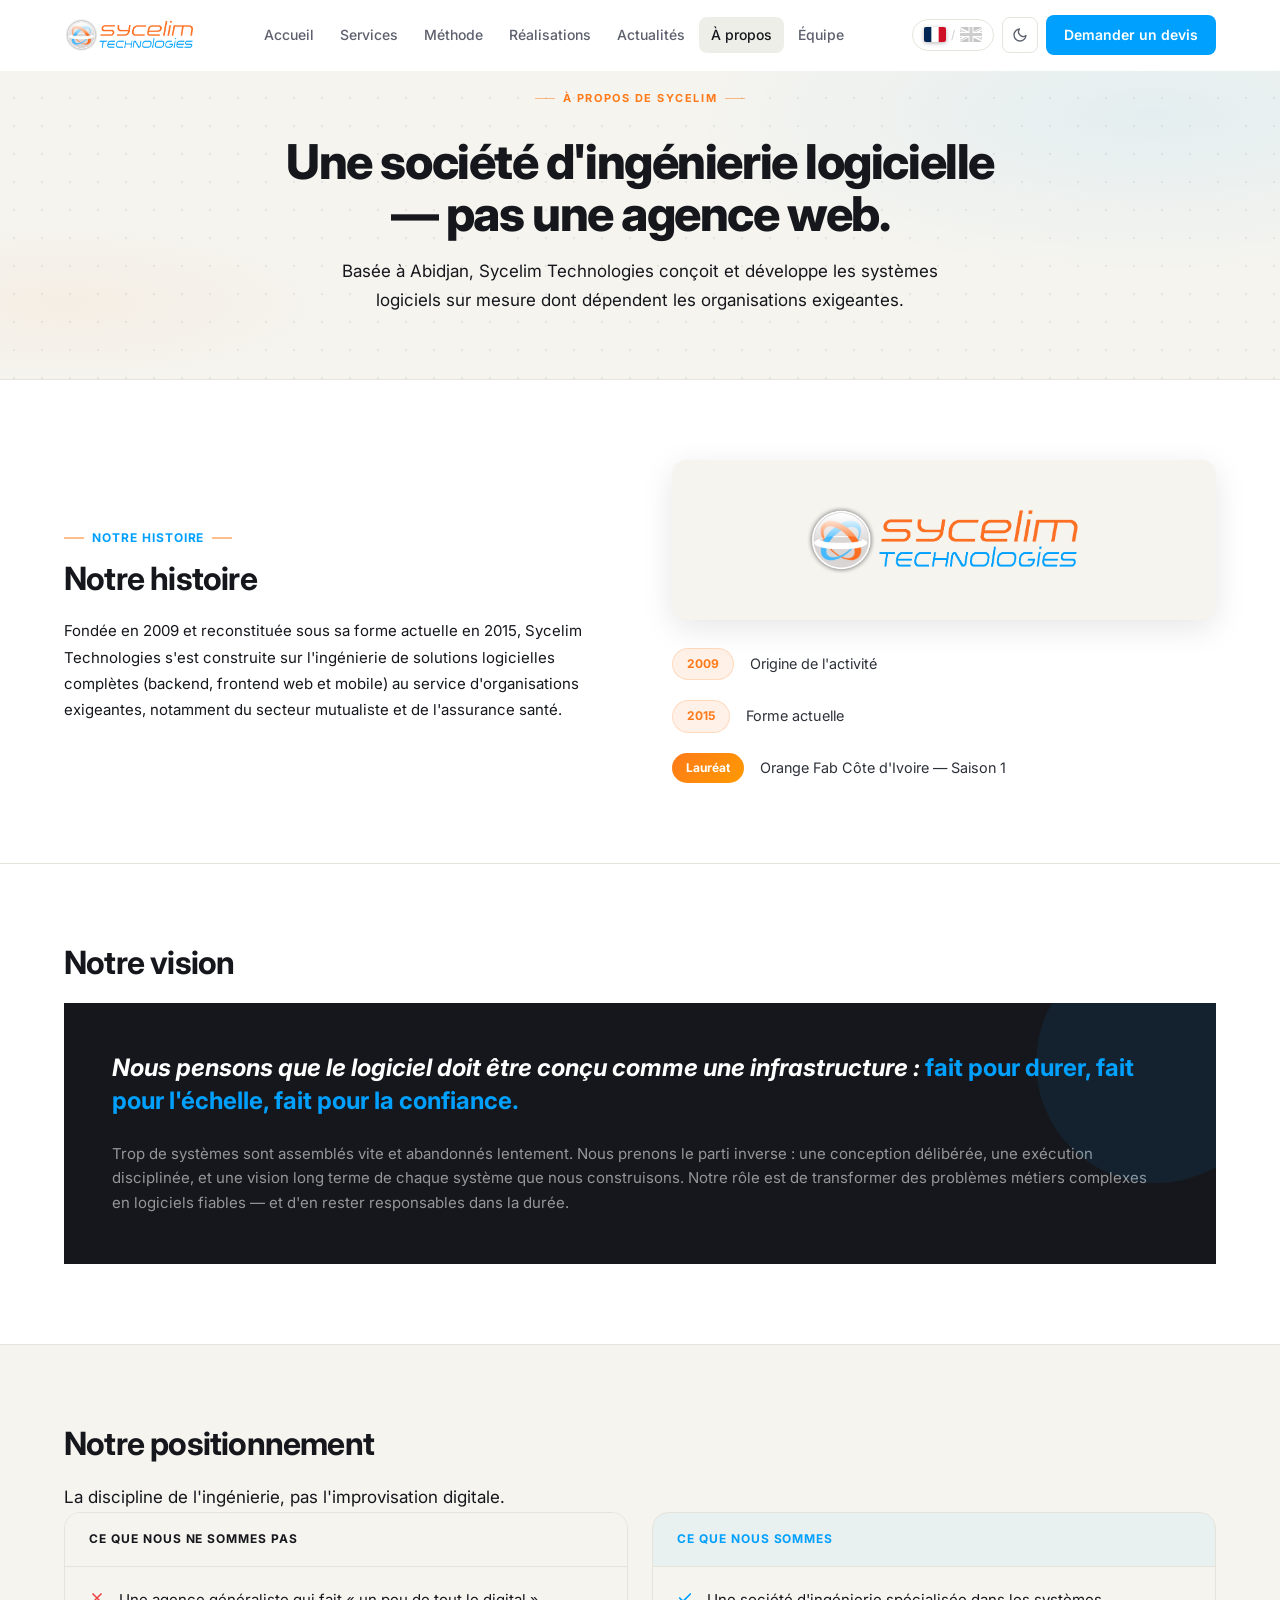
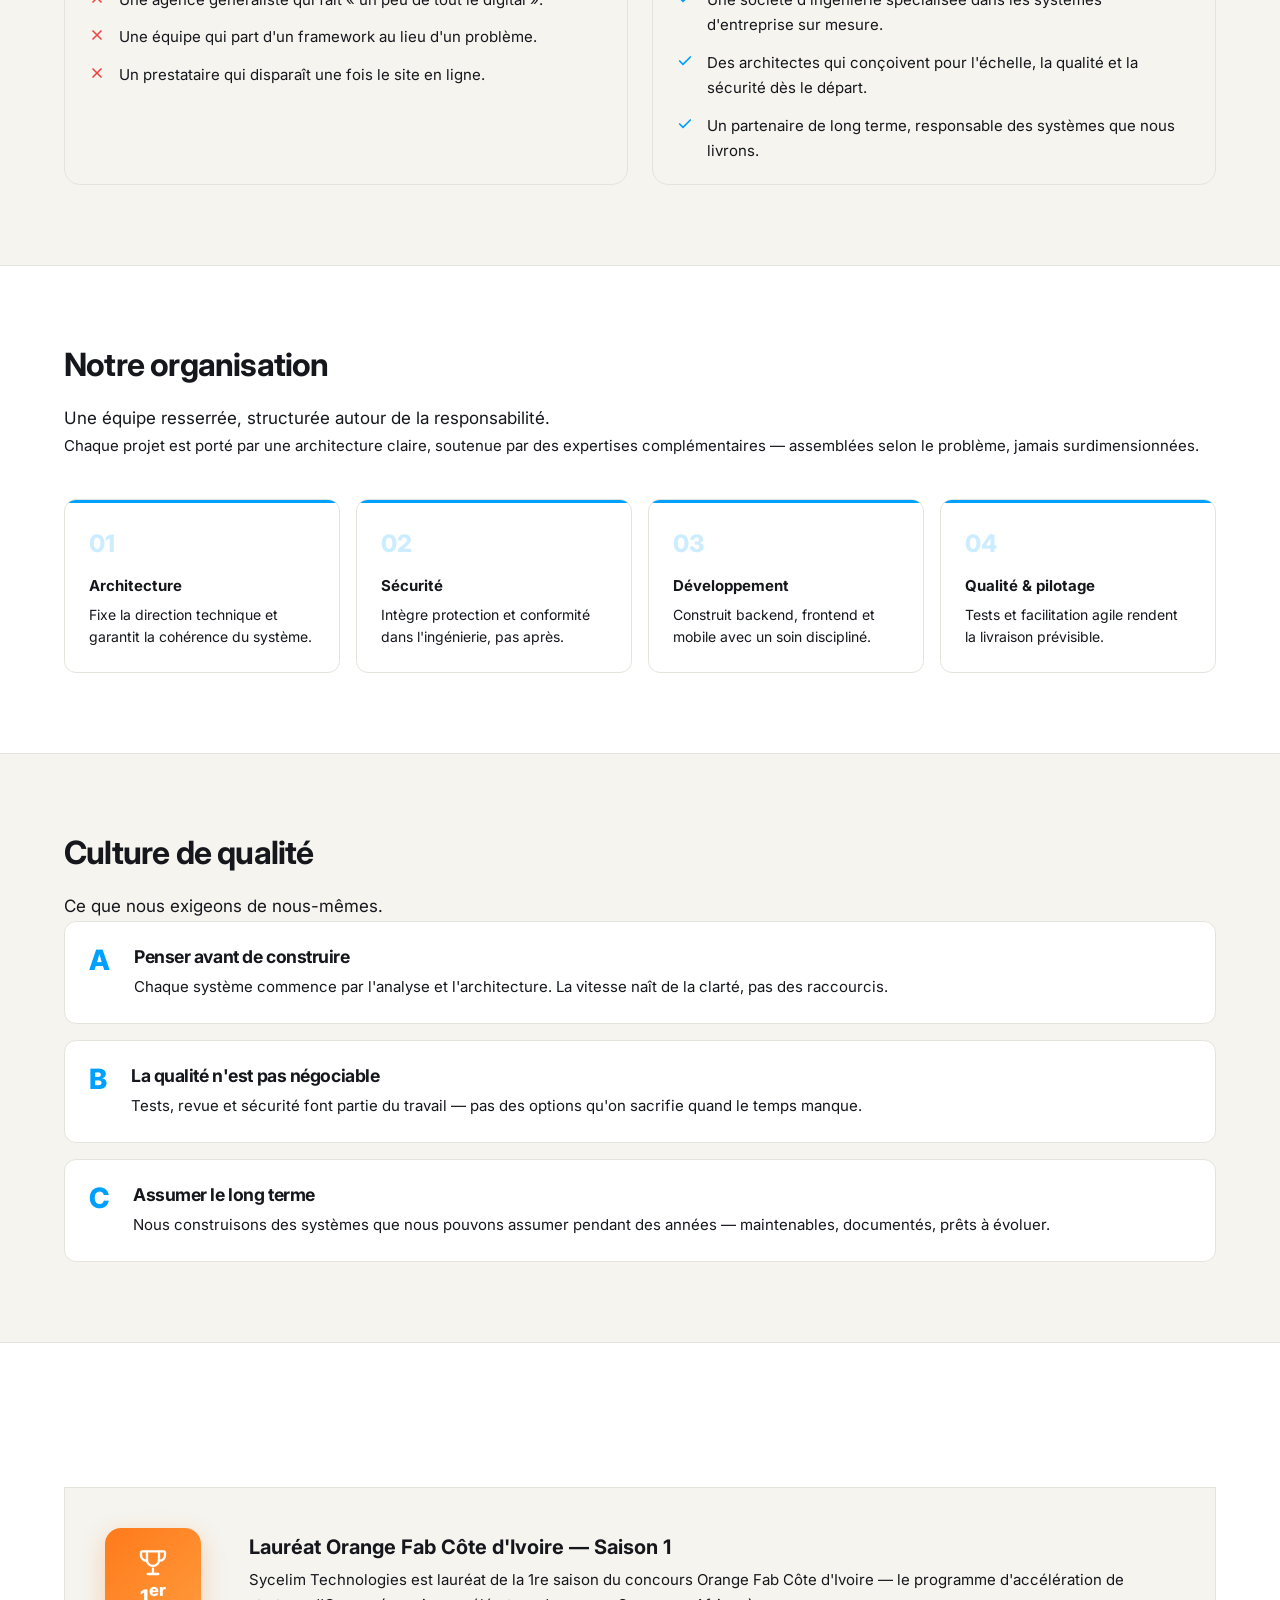
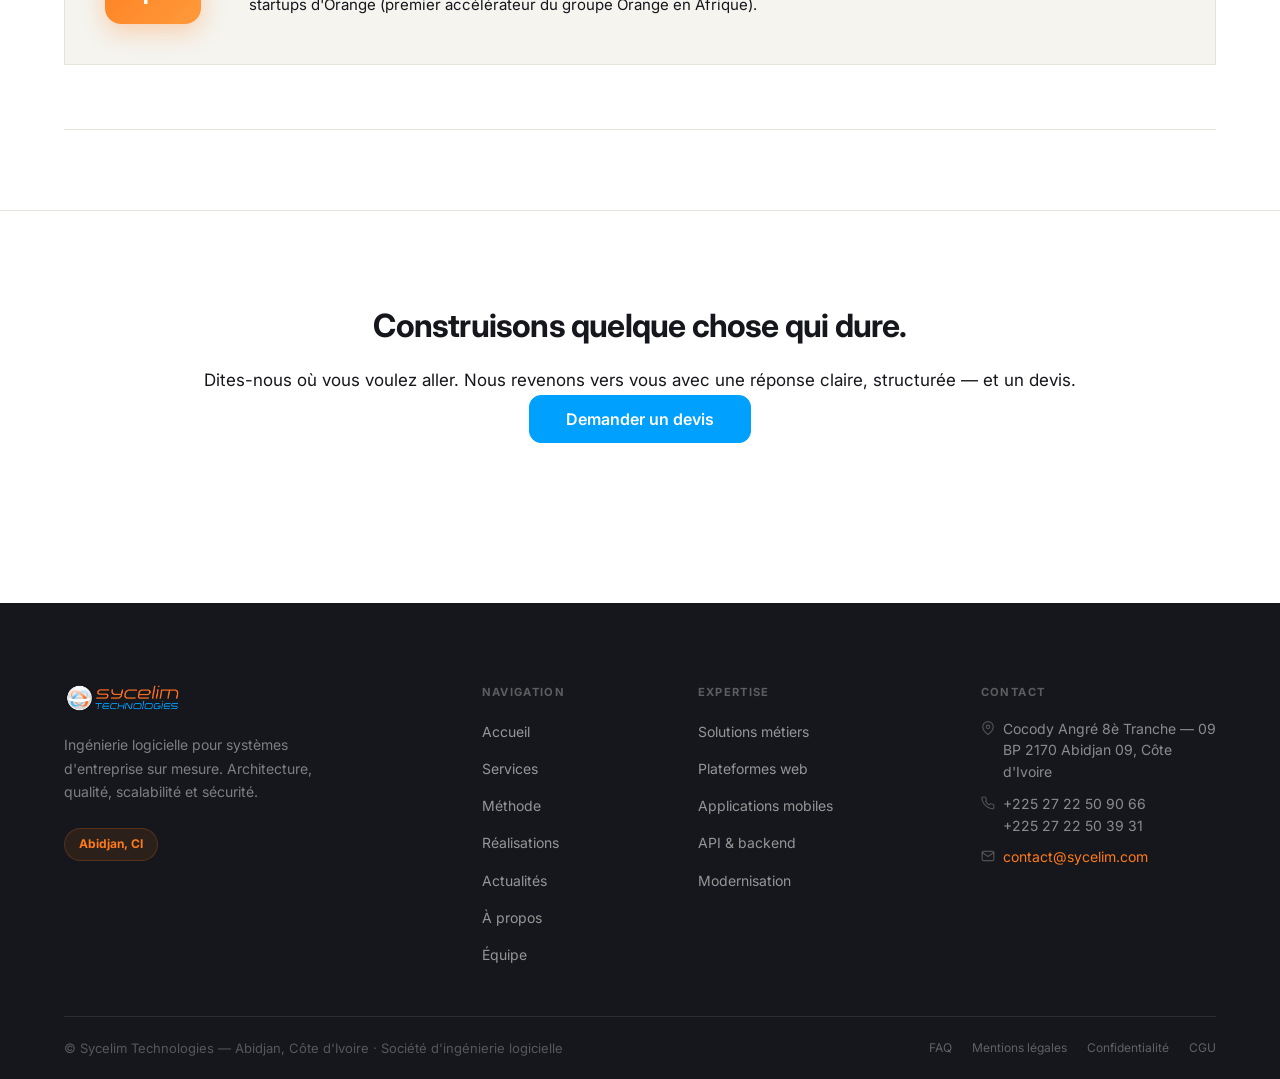
==== commit dae31a73: "a propos page done" ====
--- a/a-propos.html
+++ b/a-propos.html
@@ -100,8 +100,8 @@
         <p class="about-section-body">Fondée en 2009 et reconstituée sous sa forme actuelle en 2015, Sycelim Technologies s'est construite sur l'ingénierie de solutions logicielles complètes (backend, frontend web et mobile) au service d'organisations exigeantes, notamment du secteur mutualiste et de l'assurance santé.</p>
       </div>
       <div class="about-2col-visual">
-        <figure style="margin:0 0 1.75rem;border-radius:14px;overflow:hidden;box-shadow:0 20px 56px rgba(0,0,0,.18);">
-          <img src="images/photo-collab.jpg" alt="Collaboration équipe Sycelim Technologies" style="width:100%;height:260px;object-fit:cover;display:block;" loading="lazy" />
+        <figure style="margin:0 0 1.75rem;border-radius:14px;overflow:hidden;box-shadow:0 8px 32px rgba(0,0,0,.10);background:var(--bg-2);padding:2.5rem;display:flex;align-items:center;justify-content:center;min-height:160px;">
+          <img src="logos/logo_all.png" alt="Sycelim Technologies" style="width:100%;max-width:280px;height:auto;display:block;" loading="lazy" />
         </figure>
         <div style="display:flex;flex-direction:column;gap:1.25rem;">
           <div style="display:flex;align-items:center;gap:1rem;">
@@ -200,6 +200,7 @@
   <div class="container">
     <h2 class="about-section-title" id="about-org-title" data-i18n="about.org.title">Notre organisation</h2>
     <p class="about-section-lead" data-i18n="about.org.sub">Une équipe resserrée, structurée autour de la responsabilité.</p>
+    <p class="about-section-body" style="margin-bottom:var(--s40)">Chaque projet est porté par une architecture claire, soutenue par des expertises complémentaires — assemblées selon le problème, jamais surdimensionnées.</p>
     <div class="about-org-grid">
       <div class="about-org-card">
         <div class="about-org-num">01</div>
@@ -266,6 +267,10 @@
     <div class="about-fab">
       <div class="about-fab-inner">
         <div class="about-fab-badge" aria-hidden="true">
+          <svg viewBox="0 0 24 24" fill="none" width="32" height="32" aria-hidden="true">
+            <path d="M8 21h8M12 17v4M7 4H4a1 1 0 0 0-1 1v2a4 4 0 0 0 4 4h.5M17 4h3a1 1 0 0 1 1 1v2a4 4 0 0 1-4 4h-.5" stroke="#fff" stroke-width="1.75" stroke-linecap="round" stroke-linejoin="round"/>
+            <path d="M7.5 4h9v6.5a4.5 4.5 0 0 1-9 0V4Z" stroke="#fff" stroke-width="1.75" stroke-linecap="round" stroke-linejoin="round"/>
+          </svg>
           <span class="about-fab-badge-num">1<sup>er</sup></span>
         </div>
         <div class="about-fab-content">
--- a/css/style.css
+++ b/css/style.css
@@ -5,99 +5,136 @@
 /* === CSS TOKENS === */
 :root {
   /* Brand — palette officielle (cahier des charges §4.2) */
-  --blue:         #00a0ff;   /* Accent PRINCIPAL : boutons, liens, éléments mis en avant */
-  --blue-hover:   #0088e0;
-  --blue-light:   rgba(0,160,255,0.09);
-  --orange:       #ff7a1a;   /* Accent SECONDAIRE : ponctuel, mises en valeur, eyebrows */
+  --blue: #00a0ff; /* Accent PRINCIPAL : boutons, liens, éléments mis en avant */
+  --blue-hover: #0088e0;
+  --blue-light: rgba(0, 160, 255, 0.09);
+  --orange: #ff7a1a; /* Accent SECONDAIRE : ponctuel, mises en valeur, eyebrows */
   --orange-hover: #e06010;
-  --orange-light: rgba(255,122,26,0.10);
-  --ink:          #15171c;   /* Texte principal et surfaces sombres */
+  --orange-light: rgba(255, 122, 26, 0.1);
+  --ink: #15171c; /* Texte principal et surfaces sombres */
 
   /* Light theme */
-  --bg:           #ffffff;
-  --bg-2:         #f5f4ef;   /* Fond alterné (cahier des charges) */
-  --bg-3:         #eeeee8;
-  --text:         #15171c;   /* = --ink */
-  --text-2:       #2d3139;
-  --text-muted:   #5b606c;   /* Gris texte (cahier des charges) */
-  --text-subtle:  #8b9099;
-  --border:       #e5e4dc;
-  --border-2:     #d0cfc7;
-  --nav-bg:       rgba(255,255,255,0.96);
-  --card-bg:      #ffffff;
+  --bg: #ffffff;
+  --bg-2: #f5f4ef; /* Fond alterné (cahier des charges) */
+  --bg-3: #eeeee8;
+  --text: #15171c; /* = --ink */
+  --text-2: #2d3139;
+  --text-muted: #5b606c; /* Gris texte (cahier des charges) */
+  --text-subtle: #8b9099;
+  --border: #e5e4dc;
+  --border-2: #d0cfc7;
+  --nav-bg: rgba(255, 255, 255, 0.96);
+  --card-bg: #ffffff;
 
   /* Shadows */
-  --sh-sm:  0 1px 2px rgba(15,23,42,.06);
-  --sh:     0 1px 3px rgba(15,23,42,.1), 0 1px 2px rgba(15,23,42,.06);
-  --sh-md:  0 4px 6px rgba(15,23,42,.07), 0 2px 4px rgba(15,23,42,.06);
-  --sh-lg:  0 10px 15px rgba(15,23,42,.08), 0 4px 6px rgba(15,23,42,.05);
-  --sh-xl:  0 20px 25px rgba(15,23,42,.10), 0 8px 10px rgba(15,23,42,.04);
+  --sh-sm: 0 1px 2px rgba(15, 23, 42, 0.06);
+  --sh: 0 1px 3px rgba(15, 23, 42, 0.1), 0 1px 2px rgba(15, 23, 42, 0.06);
+  --sh-md: 0 4px 6px rgba(15, 23, 42, 0.07), 0 2px 4px rgba(15, 23, 42, 0.06);
+  --sh-lg: 0 10px 15px rgba(15, 23, 42, 0.08), 0 4px 6px rgba(15, 23, 42, 0.05);
+  --sh-xl: 0 20px 25px rgba(15, 23, 42, 0.1), 0 8px 10px rgba(15, 23, 42, 0.04);
 
   /* Spacing */
-  --s4:   4px;
-  --s8:   8px;
-  --s12:  12px;
-  --s16:  16px;
-  --s20:  20px;
-  --s24:  24px;
-  --s32:  32px;
-  --s40:  40px;
-  --s48:  48px;
-  --s64:  64px;
-  --s80:  80px;
-  --s96:  96px;
+  --s4: 4px;
+  --s8: 8px;
+  --s12: 12px;
+  --s16: 16px;
+  --s20: 20px;
+  --s24: 24px;
+  --s32: 32px;
+  --s40: 40px;
+  --s48: 48px;
+  --s64: 64px;
+  --s80: 80px;
+  --s96: 96px;
 
   /* Radius */
-  --r4:    4px;
-  --r8:    8px;
-  --r12:  12px;
-  --r16:  16px;
-  --r24:  24px;
+  --r4: 4px;
+  --r8: 8px;
+  --r12: 12px;
+  --r16: 16px;
+  --r24: 24px;
   --r999: 9999px;
 
   /* Transitions */
-  --t:     200ms ease;
-  --t-lg:  350ms ease;
+  --t: 200ms ease;
+  --t-lg: 350ms ease;
 }
 
 /* Dark theme */
 [data-theme="dark"] {
-  --bg:         #0c1220;
-  --bg-2:       #111827;
-  --bg-3:       #1e293b;
-  --text:       #f1f5f9;
-  --text-2:     #cbd5e1;
+  --bg: #0c1220;
+  --bg-2: #111827;
+  --bg-3: #1e293b;
+  --text: #f1f5f9;
+  --text-2: #cbd5e1;
   --text-muted: #94a3b8;
-  --text-subtle:#475569;
-  --border:     #1e293b;
-  --border-2:   #334155;
-  --nav-bg:     rgba(12,18,32,.96);
-  --card-bg:    #111827;
-  --orange-light: rgba(255,122,26,.12);
-  --blue-light:   rgba(0,160,255,.12);
-  --sh-sm:  0 1px 2px rgba(0,0,0,.4);
-  --sh:     0 1px 3px rgba(0,0,0,.5);
-  --sh-md:  0 4px 6px rgba(0,0,0,.45);
-  --sh-lg:  0 10px 15px rgba(0,0,0,.4);
-  --sh-xl:  0 20px 25px rgba(0,0,0,.5);
+  --text-subtle: #475569;
+  --border: #1e293b;
+  --border-2: #334155;
+  --nav-bg: rgba(12, 18, 32, 0.96);
+  --card-bg: #111827;
+  --orange-light: rgba(255, 122, 26, 0.12);
+  --blue-light: rgba(0, 160, 255, 0.12);
+  --sh-sm: 0 1px 2px rgba(0, 0, 0, 0.4);
+  --sh: 0 1px 3px rgba(0, 0, 0, 0.5);
+  --sh-md: 0 4px 6px rgba(0, 0, 0, 0.45);
+  --sh-lg: 0 10px 15px rgba(0, 0, 0, 0.4);
+  --sh-xl: 0 20px 25px rgba(0, 0, 0, 0.5);
 }
 
 /* === RESET === */
-*, *::before, *::after { box-sizing: border-box; margin: 0; padding: 0; }
-html { scroll-behavior: smooth; -webkit-text-size-adjust: 100%; }
+*,
+*::before,
+*::after {
+  box-sizing: border-box;
+  margin: 0;
+  padding: 0;
+}
+html {
+  scroll-behavior: smooth;
+  -webkit-text-size-adjust: 100%;
+}
 body {
-  font-family: 'Inter', -apple-system, BlinkMacSystemFont, 'Segoe UI', sans-serif;
+  font-family:
+    "Inter",
+    -apple-system,
+    BlinkMacSystemFont,
+    "Segoe UI",
+    sans-serif;
   font-size: 16px;
   line-height: 1.7;
   color: var(--text);
   background: var(--bg);
-  transition: background var(--t), color var(--t);
-}
-img, video { max-width: 100%; height: auto; display: block; }
-a { color: inherit; text-decoration: none; }
-ul, ol { list-style: none; }
-button { cursor: pointer; border: none; background: none; font: inherit; color: inherit; }
-input, textarea, select { font: inherit; }
+  transition:
+    background var(--t),
+    color var(--t);
+}
+img,
+video {
+  max-width: 100%;
+  height: auto;
+  display: block;
+}
+a {
+  color: inherit;
+  text-decoration: none;
+}
+ul,
+ol {
+  list-style: none;
+}
+button {
+  cursor: pointer;
+  border: none;
+  background: none;
+  font: inherit;
+  color: inherit;
+}
+input,
+textarea,
+select {
+  font: inherit;
+}
 
 /* === LAYOUT === */
 .container {
@@ -106,16 +143,25 @@
   margin: 0 auto;
   padding: 0 var(--s24);
 }
-.section { padding: var(--s96) 0; }
-.section--alt { background: var(--bg-2); }
+.section {
+  padding: var(--s96) 0;
+}
+.section--alt {
+  background: var(--bg-2);
+}
 .section--dark {
   background: var(--text);
   color: #fff;
 }
 
 /* === SECTION HEADER === */
-.section-header { text-align: center; margin-bottom: var(--s64); }
-.section-header--left { text-align: left; }
+.section-header {
+  text-align: center;
+  margin-bottom: var(--s64);
+}
+.section-header--left {
+  text-align: left;
+}
 
 .eyebrow {
   display: inline-flex;
@@ -123,31 +169,38 @@
   gap: var(--s8);
   font-size: 11px;
   font-weight: 700;
-  letter-spacing: .14em;
+  letter-spacing: 0.14em;
   text-transform: uppercase;
   color: var(--orange);
   margin-bottom: var(--s16);
 }
-.eyebrow::before, .eyebrow::after {
-  content: '';
+.eyebrow::before,
+.eyebrow::after {
+  content: "";
   width: 20px;
   height: 1.5px;
   background: var(--orange);
-  opacity: .5;
+  opacity: 0.5;
   display: block;
 }
-.eyebrow--solo::before, .eyebrow--solo::after { display: none; }
+.eyebrow--solo::before,
+.eyebrow--solo::after {
+  display: none;
+}
 
 .section-title {
   font-size: clamp(1.625rem, 3.5vw, 2.5rem);
   font-weight: 800;
   line-height: 1.2;
-  letter-spacing: -.02em;
+  letter-spacing: -0.02em;
   color: var(--text);
   max-width: 640px;
   margin: 0 auto var(--s16);
 }
-.section-title--left { margin-left: 0; margin-right: 0; }
+.section-title--left {
+  margin-left: 0;
+  margin-right: 0;
+}
 
 .section-lead {
   font-size: 1.0625rem;
@@ -156,25 +209,40 @@
   margin: 0 auto;
   line-height: 1.75;
 }
-.section-lead--left { margin-left: 0; }
+.section-lead--left {
+  margin-left: 0;
+}
 
 /* === TYPOGRAPHY === */
-h1,h2,h3,h4,h5,h6 {
+h1,
+h2,
+h3,
+h4,
+h5,
+h6 {
   line-height: 1.25;
   font-weight: 700;
-  font-family: 'Sora', 'Inter', -apple-system, sans-serif;
+  font-family:
+    "Sora",
+    "Inter",
+    -apple-system,
+    sans-serif;
 }
 
 /* === NAVIGATION === */
 .navbar {
   position: fixed;
-  top: 0; left: 0; right: 0;
+  top: 0;
+  left: 0;
+  right: 0;
   z-index: 1000;
   background: var(--nav-bg);
   backdrop-filter: blur(16px);
   -webkit-backdrop-filter: blur(16px);
   border-bottom: 1px solid transparent;
-  transition: border-color var(--t), box-shadow var(--t);
+  transition:
+    border-color var(--t),
+    box-shadow var(--t);
 }
 .navbar.scrolled {
   border-bottom-color: var(--border);
@@ -186,8 +254,15 @@
   justify-content: space-between;
   height: 70px;
 }
-.navbar-logo { display: flex; align-items: center; flex-shrink: 0; }
-.navbar-logo img { height: 34px; width: auto; }
+.navbar-logo {
+  display: flex;
+  align-items: center;
+  flex-shrink: 0;
+}
+.navbar-logo img {
+  height: 34px;
+  width: auto;
+}
 
 .navbar-nav {
   display: flex;
@@ -195,15 +270,21 @@
   gap: 2px;
 }
 .nav-link {
-  font-size: .875rem;
+  font-size: 0.875rem;
   font-weight: 500;
   color: var(--text-muted);
   padding: 6px var(--s12);
   border-radius: var(--r8);
-  transition: color var(--t), background var(--t);
+  transition:
+    color var(--t),
+    background var(--t);
   white-space: nowrap;
 }
-.nav-link:hover, .nav-link.active { color: var(--text); background: var(--bg-3); }
+.nav-link:hover,
+.nav-link.active {
+  color: var(--text);
+  background: var(--bg-3);
+}
 
 .navbar-actions {
   display: flex;
@@ -215,36 +296,66 @@
   display: flex;
   align-items: center;
   gap: 5px;
-  font-size: .75rem;
+  font-size: 0.75rem;
   color: var(--text-muted);
   padding: 5px 11px;
   border: 1px solid var(--border);
   border-radius: var(--r999);
   transition: all var(--t);
 }
-.btn-lang:hover { border-color: var(--border-2); }
-.flag-img { width: 22px; height: 15px; object-fit: cover; border-radius: 2px; display: block; }
-.btn-lang span:not(.active):not(.sep) { opacity: .25; filter: grayscale(1); }
-.btn-lang .active .flag-img { box-shadow: 0 1px 4px rgba(0,0,0,.3); }
-.btn-lang .sep { opacity: .3; }
+.btn-lang:hover {
+  border-color: var(--border-2);
+}
+.flag-img {
+  width: 22px;
+  height: 15px;
+  object-fit: cover;
+  border-radius: 2px;
+  display: block;
+}
+.btn-lang span:not(.active):not(.sep) {
+  opacity: 0.25;
+  filter: grayscale(1);
+}
+.btn-lang .active .flag-img {
+  box-shadow: 0 1px 4px rgba(0, 0, 0, 0.3);
+}
+.btn-lang .sep {
+  opacity: 0.3;
+}
 
 .btn-theme {
-  width: 36px; height: 36px;
+  width: 36px;
+  height: 36px;
   border-radius: var(--r8);
-  display: flex; align-items: center; justify-content: center;
+  display: flex;
+  align-items: center;
+  justify-content: center;
   color: var(--text-muted);
   border: 1px solid var(--border);
   transition: all var(--t);
 }
-.btn-theme:hover { color: var(--text); border-color: var(--border-2); }
-.icon-sun { display: none; }
-.icon-moon { display: block; }
-[data-theme="dark"] .icon-sun { display: block; }
-[data-theme="dark"] .icon-moon { display: none; }
+.btn-theme:hover {
+  color: var(--text);
+  border-color: var(--border-2);
+}
+.icon-sun {
+  display: none;
+}
+.icon-moon {
+  display: block;
+}
+[data-theme="dark"] .icon-sun {
+  display: block;
+}
+[data-theme="dark"] .icon-moon {
+  display: none;
+}
 
 .btn-hamburger {
   display: none;
-  width: 36px; height: 36px;
+  width: 36px;
+  height: 36px;
   border-radius: var(--r8);
   border: 1px solid var(--border);
   align-items: center;
@@ -262,9 +373,15 @@
   border-radius: 2px;
   transition: all var(--t);
 }
-.btn-hamburger.open span:nth-child(1) { transform: translateY(6.5px) rotate(45deg); }
-.btn-hamburger.open span:nth-child(2) { opacity: 0; }
-.btn-hamburger.open span:nth-child(3) { transform: translateY(-6.5px) rotate(-45deg); }
+.btn-hamburger.open span:nth-child(1) {
+  transform: translateY(6.5px) rotate(45deg);
+}
+.btn-hamburger.open span:nth-child(2) {
+  opacity: 0;
+}
+.btn-hamburger.open span:nth-child(3) {
+  transform: translateY(-6.5px) rotate(-45deg);
+}
 
 /* Mobile menu */
 .mobile-menu {
@@ -278,7 +395,9 @@
   gap: 0;
   overflow-y: auto;
 }
-.mobile-menu.open { display: flex; }
+.mobile-menu.open {
+  display: flex;
+}
 .mobile-menu .nav-link {
   font-size: 1.125rem;
   padding: var(--s16) 0;
@@ -295,8 +414,13 @@
 }
 
 @media (max-width: 1023px) {
-  .navbar-nav, .navbar-actions .btn-cta-nav { display: none; }
-  .btn-hamburger { display: flex; }
+  .navbar-nav,
+  .navbar-actions .btn-cta-nav {
+    display: none;
+  }
+  .btn-hamburger {
+    display: flex;
+  }
 }
 
 /* === BUTTONS === */
@@ -306,7 +430,7 @@
   justify-content: center;
   gap: var(--s8);
   padding: 12px 28px;
-  font-size: .9375rem;
+  font-size: 0.9375rem;
   font-weight: 600;
   border-radius: var(--r8);
   border: 1px solid transparent;
@@ -315,7 +439,11 @@
   white-space: nowrap;
   line-height: 1;
 }
-.btn svg { width: 16px; height: 16px; flex-shrink: 0; }
+.btn svg {
+  width: 16px;
+  height: 16px;
+  flex-shrink: 0;
+}
 
 .btn-primary {
   background: var(--blue);
@@ -326,7 +454,7 @@
   background: var(--blue-hover);
   border-color: var(--blue-hover);
   transform: translateY(-1px);
-  box-shadow: 0 8px 20px rgba(0,160,255,.3);
+  box-shadow: 0 8px 20px rgba(0, 160, 255, 0.3);
 }
 .btn-secondary {
   background: transparent;
@@ -342,12 +470,22 @@
   background: transparent;
   color: var(--blue);
   border-color: transparent;
-  padding-left: 0; padding-right: 0;
-}
-.btn-ghost:hover { gap: var(--s12); }
-
-.btn-lg { padding: 15px 36px; font-size: 1rem; border-radius: var(--r12); }
-.btn-sm { padding: 8px 18px; font-size: .8125rem; }
+  padding-left: 0;
+  padding-right: 0;
+}
+.btn-ghost:hover {
+  gap: var(--s12);
+}
+
+.btn-lg {
+  padding: 15px 36px;
+  font-size: 1rem;
+  border-radius: var(--r12);
+}
+.btn-sm {
+  padding: 8px 18px;
+  font-size: 0.8125rem;
+}
 
 /* Nav CTA */
 .btn-cta-nav {
@@ -357,13 +495,17 @@
   padding: 8px 18px;
   background: var(--blue);
   color: #fff;
-  font-size: .875rem;
+  font-size: 0.875rem;
   font-weight: 600;
   border-radius: var(--r8);
   transition: all var(--t);
   white-space: nowrap;
 }
-.btn-cta-nav:hover { background: var(--blue-hover); transform: translateY(-1px); box-shadow: var(--sh-md); }
+.btn-cta-nav:hover {
+  background: var(--blue-hover);
+  transform: translateY(-1px);
+  box-shadow: var(--sh-md);
+}
 
 /* === CARDS === */
 .card {
@@ -378,7 +520,9 @@
   box-shadow: var(--sh-xl);
   border-color: var(--border-2);
 }
-.card--clickable { cursor: pointer; }
+.card--clickable {
+  cursor: pointer;
+}
 
 /* === TAGS === */
 .tag {
@@ -387,12 +531,16 @@
   padding: 4px 12px;
   background: var(--bg-3);
   color: var(--text-muted);
-  font-size: .75rem;
+  font-size: 0.75rem;
   font-weight: 500;
   border-radius: var(--r999);
   border: 1px solid var(--border);
 }
-.tags { display: flex; flex-wrap: wrap; gap: var(--s8); }
+.tags {
+  display: flex;
+  flex-wrap: wrap;
+  gap: var(--s8);
+}
 
 /* === BADGE === */
 .badge {
@@ -402,17 +550,19 @@
   padding: 5px 14px;
   background: var(--orange-light);
   color: var(--orange);
-  font-size: .75rem;
+  font-size: 0.75rem;
   font-weight: 700;
   border-radius: var(--r999);
-  border: 1px solid rgba(255,122,26,.2);
+  border: 1px solid rgba(255, 122, 26, 0.2);
 }
 .badge--blue {
   background: var(--blue-light);
   color: var(--blue);
-  border-color: rgba(0,160,255,.2);
-}
-.badge--star::before { content: '★'; }
+  border-color: rgba(0, 160, 255, 0.2);
+}
+.badge--star::before {
+  content: "★";
+}
 
 /* ============================================================
    HERO — "Blueprint Engineering" redesign
@@ -429,54 +579,94 @@
 
 /* ─── Background : dégradés de lumière ─── */
 .hero-bg {
-  position: absolute; inset: 0; pointer-events: none;
+  position: absolute;
+  inset: 0;
+  pointer-events: none;
   background:
-    radial-gradient(ellipse 65% 55% at 85% 40%, rgba(0,160,255,.08) 0%, transparent 60%),
-    radial-gradient(ellipse 45% 40% at 8% 88%, rgba(255,122,26,.06) 0%, transparent 55%),
-    radial-gradient(ellipse 35% 30% at 50% 0%, rgba(0,160,255,.04) 0%, transparent 60%);
+    radial-gradient(
+      ellipse 65% 55% at 85% 40%,
+      rgba(0, 160, 255, 0.08) 0%,
+      transparent 60%
+    ),
+    radial-gradient(
+      ellipse 45% 40% at 8% 88%,
+      rgba(255, 122, 26, 0.06) 0%,
+      transparent 55%
+    ),
+    radial-gradient(
+      ellipse 35% 30% at 50% 0%,
+      rgba(0, 160, 255, 0.04) 0%,
+      transparent 60%
+    );
 }
 [data-theme="dark"] .hero-bg {
   background:
-    radial-gradient(ellipse 65% 55% at 85% 40%, rgba(0,160,255,.12) 0%, transparent 60%),
-    radial-gradient(ellipse 45% 40% at 8% 88%, rgba(255,122,26,.08) 0%, transparent 55%);
+    radial-gradient(
+      ellipse 65% 55% at 85% 40%,
+      rgba(0, 160, 255, 0.12) 0%,
+      transparent 60%
+    ),
+    radial-gradient(
+      ellipse 45% 40% at 8% 88%,
+      rgba(255, 122, 26, 0.08) 0%,
+      transparent 55%
+    );
 }
 
 /* ─── Grille de points ─── */
 @keyframes dotsDrift {
-  0%   { background-position: 0 0; }
-  50%  { background-position: 14px 14px; }
-  100% { background-position: 0 0; }
+  0% {
+    background-position: 0 0;
+  }
+  50% {
+    background-position: 14px 14px;
+  }
+  100% {
+    background-position: 0 0;
+  }
 }
 .hero-dots {
-  position: absolute; inset: 0; pointer-events: none;
-  background-image: radial-gradient(circle, rgba(15,23,42,.13) 1px, transparent 1px);
+  position: absolute;
+  inset: 0;
+  pointer-events: none;
+  background-image: radial-gradient(
+    circle,
+    rgba(15, 23, 42, 0.13) 1px,
+    transparent 1px
+  );
   background-size: 28px 28px;
   animation: dotsDrift 30s ease-in-out infinite;
 }
 [data-theme="dark"] .hero-dots {
-  background-image: radial-gradient(circle, rgba(255,255,255,.09) 1px, transparent 1px);
+  background-image: radial-gradient(
+    circle,
+    rgba(255, 255, 255, 0.09) 1px,
+    transparent 1px
+  );
 }
 
 /* ─── Année en filigrane ─── */
 .hero-deco-year {
   position: absolute;
-  bottom: -48px; right: -8px;
-  font-family: 'Sora', sans-serif;
+  bottom: -48px;
+  right: -8px;
+  font-family: "Sora", sans-serif;
   font-size: clamp(96px, 17vw, 210px);
   font-weight: 800;
   line-height: 1;
   color: transparent;
-  -webkit-text-stroke: 1.5px rgba(0,0,0,.045);
-  pointer-events: none; user-select: none;
+  -webkit-text-stroke: 1.5px rgba(0, 0, 0, 0.045);
+  pointer-events: none;
+  user-select: none;
 }
 [data-theme="dark"] .hero-deco-year {
-  -webkit-text-stroke: 1.5px rgba(255,255,255,.045);
+  -webkit-text-stroke: 1.5px rgba(255, 255, 255, 0.045);
 }
 
 /* ─── Grille 2 colonnes ─── */
 .hero-layout {
   display: grid;
-  grid-template-columns: 1fr .95fr;
+  grid-template-columns: 1fr 0.95fr;
   gap: 60px;
   align-items: center;
 }
@@ -492,43 +682,53 @@
   display: inline-flex;
   align-items: center;
   gap: 10px;
-  font-size: .7rem;
-  font-weight: 700;
-  letter-spacing: .14em;
+  font-size: 0.7rem;
+  font-weight: 700;
+  letter-spacing: 0.14em;
   text-transform: uppercase;
   color: var(--text-muted);
   margin-bottom: 22px;
 }
 .hero-pulse-dot {
-  width: 8px; height: 8px;
+  width: 8px;
+  height: 8px;
   border-radius: 50%;
   background: #22c55e;
   position: relative;
   flex-shrink: 0;
 }
 .hero-pulse-dot::after {
-  content: '';
+  content: "";
   position: absolute;
   inset: -4px;
   border-radius: 50%;
   background: #22c55e;
-  opacity: .35;
+  opacity: 0.35;
   animation: heroPulse 2.2s ease-in-out infinite;
 }
 @keyframes heroPulse {
-  0%, 100% { transform: scale(1); opacity: .35; }
-  50% { transform: scale(2.2); opacity: 0; }
+  0%,
+  100% {
+    transform: scale(1);
+    opacity: 0.35;
+  }
+  50% {
+    transform: scale(2.2);
+    opacity: 0;
+  }
 }
 
 /* Titre */
 .hero-title {
-  font-family: 'Sora', 'Inter', sans-serif;
-  font-size: clamp(2.1rem, 4.2vw, 3.5rem);
+  font-family: "Sora", "Inter", sans-serif;
+  font-size: clamp(1rem, 3.5vw, 3rem);
   font-weight: 800;
   line-height: 1.1;
-  letter-spacing: -.03em;
+  letter-spacing: -0.03em;
   color: var(--text);
+  border-left: 4px solid var(--blue);
   margin-bottom: 20px;
+  padding: 0 16px;
 }
 
 /* Sous-titre */
@@ -552,8 +752,16 @@
   width: fit-content;
   margin-bottom: 28px;
 }
-.hero-kpi { display: flex; flex-direction: column; gap: 3px; }
-.hero-kpi-uemoa-head { display: flex; align-items: center; gap: 7px; }
+.hero-kpi {
+  display: flex;
+  flex-direction: column;
+  gap: 3px;
+}
+.hero-kpi-uemoa-head {
+  display: flex;
+  align-items: center;
+  gap: 7px;
+}
 .hero-kpi-logo {
   height: 22px;
   width: auto;
@@ -562,17 +770,17 @@
   background: #fff;
   border-radius: 4px;
   padding: 2px 4px;
-  box-shadow: 0 1px 4px rgba(0,0,0,.15);
+  box-shadow: 0 1px 4px rgba(0, 0, 0, 0.15);
 }
 .hero-kpi-num {
-  font-family: 'Sora', sans-serif;
+  font-family: "Sora", sans-serif;
   font-size: 1.2rem;
   font-weight: 800;
   color: var(--blue);
   line-height: 1;
 }
 .hero-kpi-lbl {
-  font-size: .75rem;
+  font-size: 0.75rem;
   color: var(--text-muted);
   line-height: 1.4;
   max-width: 150px;
@@ -593,31 +801,6 @@
   margin-bottom: 24px;
 }
 
-/* Ligne du bas : badge + tags */
-.hero-bottom {
-  display: flex;
-  align-items: center;
-  gap: 14px;
-  flex-wrap: wrap;
-}
-.hero-tech-tags {
-  display: flex;
-  gap: 6px;
-  flex-wrap: wrap;
-}
-.hero-tech-tag {
-  display: inline-flex;
-  padding: 3px 11px;
-  background: transparent;
-  border: 1px solid var(--border);
-  border-radius: var(--r999);
-  font-size: .68rem;
-  font-weight: 600;
-  letter-spacing: .05em;
-  text-transform: uppercase;
-  color: var(--text-subtle);
-}
-
 /* ─── Colonne droite : slider visuel ─── */
 .hero-right {
   position: relative;
@@ -643,10 +826,10 @@
   align-items: center;
   justify-content: center;
   opacity: 0;
-  transform: translateY(18px) scale(.97);
+  transform: translateY(18px) scale(0.97);
   transition:
-    opacity .65s cubic-bezier(.4,0,.2,1),
-    transform .65s cubic-bezier(.4,0,.2,1);
+    opacity 0.65s cubic-bezier(0.4, 0, 0.2, 1),
+    transform 0.65s cubic-bezier(0.4, 0, 0.2, 1);
   pointer-events: none;
   will-change: opacity, transform;
 }
@@ -671,17 +854,21 @@
   border: 1px solid var(--border);
   box-shadow:
     var(--sh-xl),
-    0 40px 80px rgba(0,0,0,.15),
-    0 0 0 1px rgba(0,0,0,.04);
+    0 40px 80px rgba(0, 0, 0, 0.15),
+    0 0 0 1px rgba(0, 0, 0, 0.04);
 }
 .hero-img-frame img {
   width: 100%;
   height: auto;
   display: block;
-  transition: transform .7s ease;
-}
-.hero-slide--active .hero-img-frame img { transform: scale(1); }
-.hero-slide:not(.hero-slide--active) .hero-img-frame img { transform: scale(.98); }
+  transition: transform 0.7s ease;
+}
+.hero-slide--active .hero-img-frame img {
+  transform: scale(1);
+}
+.hero-slide:not(.hero-slide--active) .hero-img-frame img {
+  transform: scale(0.98);
+}
 
 /* Chips sur slides images : sans animation initiale,
    apparaissent avec la slide grâce au stagger CSS */
@@ -689,16 +876,20 @@
   animation: none;
   opacity: 0;
   transition:
-    opacity .5s ease,
-    transform .5s cubic-bezier(.34,1.4,.64,1);
+    opacity 0.5s ease,
+    transform 0.5s cubic-bezier(0.34, 1.4, 0.64, 1);
   transform: translateY(8px);
 }
 .hero-slide--active .hero-chip--img {
   opacity: 1;
   transform: translateY(0);
 }
-.hero-slide--active .hero-chip--img.hero-chip--tl { transition-delay: .25s; }
-.hero-slide--active .hero-chip--img.hero-chip--br { transition-delay: .4s; }
+.hero-slide--active .hero-chip--img.hero-chip--tl {
+  transition-delay: 0.25s;
+}
+.hero-slide--active .hero-chip--img.hero-chip--br {
+  transition-delay: 0.4s;
+}
 
 /* Points de navigation */
 .hero-slide-dots {
@@ -707,13 +898,16 @@
   gap: 7px;
 }
 .hsd-dot {
-  width: 7px; height: 7px;
+  width: 7px;
+  height: 7px;
   border-radius: var(--r999);
   background: var(--border-2);
   border: none;
   cursor: pointer;
   padding: 0;
-  transition: background .3s ease, width .35s cubic-bezier(.4,0,.2,1);
+  transition:
+    background 0.3s ease,
+    width 0.35s cubic-bezier(0.4, 0, 0.2, 1);
 }
 .hsd-dot--active {
   background: var(--blue);
@@ -729,12 +923,12 @@
 }
 .hero-mock--ide {
   background: #1e1e1e;
-  border: 1px solid rgba(255,255,255,.08);
+  border: 1px solid rgba(255, 255, 255, 0.08);
   box-shadow:
-    0 2px 4px rgba(0,0,0,.3),
-    0 20px 60px rgba(0,0,0,.5),
-    0 40px 100px rgba(0,0,0,.3),
-    0 0 0 1px rgba(255,255,255,.04);
+    0 2px 4px rgba(0, 0, 0, 0.3),
+    0 20px 60px rgba(0, 0, 0, 0.5),
+    0 40px 100px rgba(0, 0, 0, 0.3),
+    0 0 0 1px rgba(255, 255, 255, 0.04);
 }
 
 /* Barre de titre */
@@ -744,7 +938,7 @@
   gap: 12px;
   padding: 9px 14px;
   background: #2d2d2d;
-  border-bottom: 1px solid rgba(255,255,255,.07);
+  border-bottom: 1px solid rgba(255, 255, 255, 0.07);
 }
 .ide-traffic {
   display: flex;
@@ -753,13 +947,20 @@
 }
 .ide-traffic i {
   display: block;
-  width: 10px; height: 10px;
+  width: 10px;
+  height: 10px;
   border-radius: 50%;
   font-style: normal;
 }
-.ide-traffic i:nth-child(1) { background: #ff5f57; }
-.ide-traffic i:nth-child(2) { background: #febc2e; }
-.ide-traffic i:nth-child(3) { background: #28c840; }
+.ide-traffic i:nth-child(1) {
+  background: #ff5f57;
+}
+.ide-traffic i:nth-child(2) {
+  background: #febc2e;
+}
+.ide-traffic i:nth-child(3) {
+  background: #28c840;
+}
 .ide-tabs {
   display: flex;
   gap: 2px;
@@ -772,17 +973,18 @@
   gap: 6px;
   padding: 4px 14px;
   border-radius: 4px 4px 0 0;
-  font-size: .68rem;
-  color: rgba(255,255,255,.4);
+  font-size: 0.68rem;
+  color: rgba(255, 255, 255, 0.4);
   white-space: nowrap;
   user-select: none;
 }
 .ide-tab--active {
   background: #1e1e1e;
-  color: rgba(255,255,255,.88);
+  color: rgba(255, 255, 255, 0.88);
 }
 .ide-tab-dot {
-  width: 6px; height: 6px;
+  width: 6px;
+  height: 6px;
   border-radius: 50%;
   background: var(--orange);
   flex-shrink: 0;
@@ -800,16 +1002,16 @@
   width: 126px;
   flex-shrink: 0;
   background: #252526;
-  border-right: 1px solid rgba(255,255,255,.06);
+  border-right: 1px solid rgba(255, 255, 255, 0.06);
   padding: 8px 0;
   overflow: hidden;
 }
 .itree-section {
-  font-size: .58rem;
-  font-weight: 700;
-  letter-spacing: .1em;
+  font-size: 0.58rem;
+  font-weight: 700;
+  letter-spacing: 0.1em;
   text-transform: uppercase;
-  color: rgba(255,255,255,.22);
+  color: rgba(255, 255, 255, 0.22);
   padding: 8px 10px 3px;
 }
 .itree-item {
@@ -817,25 +1019,28 @@
   align-items: center;
   gap: 5px;
   padding: 3px 10px;
-  font-size: .67rem;
-  color: rgba(255,255,255,.45);
+  font-size: 0.67rem;
+  color: rgba(255, 255, 255, 0.45);
   white-space: nowrap;
   overflow: hidden;
   cursor: default;
 }
 .itree-item--active {
-  background: rgba(0,160,255,.16);
-  color: rgba(255,255,255,.9);
-}
-.itree-ico { flex-shrink: 0; font-size: .7rem; }
+  background: rgba(0, 160, 255, 0.16);
+  color: rgba(255, 255, 255, 0.9);
+}
+.itree-ico {
+  flex-shrink: 0;
+  font-size: 0.7rem;
+}
 
 /* Panneau de code */
 .ide-code {
   flex: 1;
   padding: 12px 14px 12px 10px;
   overflow: hidden;
-  font-family: 'SF Mono','Fira Code','Cascadia Code','Consolas',monospace;
-  font-size: .67rem;
+  font-family: "SF Mono", "Fira Code", "Cascadia Code", "Consolas", monospace;
+  font-size: 0.67rem;
   line-height: 1.75;
 }
 .cl {
@@ -845,82 +1050,109 @@
   white-space: pre;
 }
 .cl--hi {
-  background: rgba(0,160,255,.09);
+  background: rgba(0, 160, 255, 0.09);
   border-left: 2px solid #00a0ff;
   padding-left: 2px;
   margin-left: -2px;
 }
 .ln {
-  color: rgba(255,255,255,.22);
+  color: rgba(255, 255, 255, 0.22);
   min-width: 16px;
   text-align: right;
   flex-shrink: 0;
   user-select: none;
-  font-size: .6rem;
+  font-size: 0.6rem;
   line-height: inherit;
 }
 
 /* Tokens — VS Code Dark+ color scheme */
-.t-kw { color: #569cd6; }        /* keyword: public, class, return */
-.t-an { color: #9cdcfe; }        /* annotation: @RestController */
-.t-cl { color: #4ec9b0; }        /* class/type: ResponseEntity */
-.t-st { color: #ce9178; }        /* string: "/api/v2/..." */
-.t-mt { color: #dcdcaa; }        /* method call: .ok(), .getAll() */
-.t-pn { color: #d4d4d4; }        /* punctuation et texte par défaut */
+.t-kw {
+  color: #569cd6;
+} /* keyword: public, class, return */
+.t-an {
+  color: #9cdcfe;
+} /* annotation: @RestController */
+.t-cl {
+  color: #4ec9b0;
+} /* class/type: ResponseEntity */
+.t-st {
+  color: #ce9178;
+} /* string: "/api/v2/..." */
+.t-mt {
+  color: #dcdcaa;
+} /* method call: .ok(), .getAll() */
+.t-pn {
+  color: #d4d4d4;
+} /* punctuation et texte par défaut */
 
 /* Curseur clignotant */
 .code-cursor::after {
-  content: '█';
-  color: rgba(0,160,255,.75);
+  content: "█";
+  color: rgba(0, 160, 255, 0.75);
   animation: ideCursorBlink 1.1s step-end infinite;
-  font-size: .75em;
+  font-size: 0.75em;
 }
 @keyframes ideCursorBlink {
-  0%, 100% { opacity: 1; }
-  50%       { opacity: 0; }
+  0%,
+  100% {
+    opacity: 1;
+  }
+  50% {
+    opacity: 0;
+  }
 }
 
 /* Terminal intégré */
 .ide-term {
   background: #0d1117;
-  border-top: 1px solid rgba(255,255,255,.06);
+  border-top: 1px solid rgba(255, 255, 255, 0.06);
 }
 .iterm-hd {
   display: flex;
   align-items: center;
   gap: 8px;
   padding: 6px 14px;
-  border-bottom: 1px solid rgba(255,255,255,.05);
+  border-bottom: 1px solid rgba(255, 255, 255, 0.05);
 }
 .iterm-hd-dot {
-  width: 6px; height: 6px;
+  width: 6px;
+  height: 6px;
   border-radius: 50%;
   background: #22c55e;
   flex-shrink: 0;
   animation: heroPulse 2.2s infinite;
 }
 .iterm-hd-label {
-  font-size: .58rem;
-  font-weight: 700;
-  letter-spacing: .1em;
+  font-size: 0.58rem;
+  font-weight: 700;
+  letter-spacing: 0.1em;
   text-transform: uppercase;
-  color: rgba(255,255,255,.28);
+  color: rgba(255, 255, 255, 0.28);
   flex: 1;
 }
-.iterm-badges { display: flex; gap: 5px; }
+.iterm-badges {
+  display: flex;
+  gap: 5px;
+}
 .iterm-bdg {
   padding: 1px 8px;
   border-radius: var(--r999);
-  font-size: .6rem;
-  font-weight: 700;
-  letter-spacing: .02em;
-}
-.iterm-bdg--g { background: rgba(34,197,94,.15); color: #22c55e; }
-.iterm-bdg--b { background: rgba(0,160,255,.15); color: #00a0ff; }
+  font-size: 0.6rem;
+  font-weight: 700;
+  letter-spacing: 0.02em;
+}
+.iterm-bdg--g {
+  background: rgba(34, 197, 94, 0.15);
+  color: #22c55e;
+}
+.iterm-bdg--b {
+  background: rgba(0, 160, 255, 0.15);
+  color: #00a0ff;
+}
 .iterm-body {
   padding: 8px 14px 12px;
-  font-family: 'SF Mono','Fira Code','Cascadia Code','Consolas',monospace;
-  font-size: .67rem;
+  font-family: "SF Mono", "Fira Code", "Cascadia Code", "Consolas", monospace;
+  font-size: 0.67rem;
   line-height: 1.75;
 }
 .iterm-ln {
@@ -928,10 +1160,19 @@
   align-items: center;
   gap: 8px;
 }
-.t-prompt { color: #00a0ff; font-weight: 700; }
-.t-cmd    { color: rgba(255,255,255,.8); }
-.t-ok     { color: #22c55e; }
-.t-dim    { color: rgba(255,255,255,.32); }
+.t-prompt {
+  color: #00a0ff;
+  font-weight: 700;
+}
+.t-cmd {
+  color: rgba(255, 255, 255, 0.8);
+}
+.t-ok {
+  color: #22c55e;
+}
+.t-dim {
+  color: rgba(255, 255, 255, 0.32);
+}
 
 /* ─── Chips flottants (glassmorphism) ─── */
 .hero-chip {
@@ -940,53 +1181,77 @@
   align-items: center;
   gap: 10px;
   padding: 10px 15px;
-  background: rgba(255,255,255,.88);
+  background: rgba(255, 255, 255, 0.88);
   backdrop-filter: blur(18px);
   -webkit-backdrop-filter: blur(18px);
-  border: 1px solid rgba(255,255,255,.55);
+  border: 1px solid rgba(255, 255, 255, 0.55);
   border-radius: 14px;
-  box-shadow: 0 8px 32px rgba(0,0,0,.11), 0 1px 0 rgba(255,255,255,.6) inset;
+  box-shadow:
+    0 8px 32px rgba(0, 0, 0, 0.11),
+    0 1px 0 rgba(255, 255, 255, 0.6) inset;
   z-index: 20;
   white-space: nowrap;
   opacity: 0;
-  animation: chipFadeIn .5s ease forwards;
+  animation: chipFadeIn 0.5s ease forwards;
 }
 [data-theme="dark"] .hero-chip {
-  background: rgba(17,24,39,.88);
-  border-color: rgba(255,255,255,.1);
-  box-shadow: 0 8px 32px rgba(0,0,0,.45), 0 1px 0 rgba(255,255,255,.06) inset;
+  background: rgba(17, 24, 39, 0.88);
+  border-color: rgba(255, 255, 255, 0.1);
+  box-shadow:
+    0 8px 32px rgba(0, 0, 0, 0.45),
+    0 1px 0 rgba(255, 255, 255, 0.06) inset;
 }
 .hero-chip--tl {
-  top: -20px; left: -28px;
-  animation-delay: .85s;
+  top: -20px;
+  left: -28px;
+  animation-delay: 0.85s;
 }
 .hero-chip--br {
-  bottom: 18px; right: -30px;
+  bottom: 18px;
+  right: -30px;
   animation-delay: 1.05s;
 }
 @keyframes chipFadeIn {
-  from { opacity: 0; transform: translateY(8px); }
-  to   { opacity: 1; transform: translateY(0); }
+  from {
+    opacity: 0;
+    transform: translateY(8px);
+  }
+  to {
+    opacity: 1;
+    transform: translateY(0);
+  }
 }
 
 .chip-icon {
-  width: 30px; height: 30px;
+  width: 30px;
+  height: 30px;
   border-radius: 8px;
-  display: flex; align-items: center; justify-content: center;
+  display: flex;
+  align-items: center;
+  justify-content: center;
   flex-shrink: 0;
 }
-.chip-icon--green  { background: rgba(34,197,94,.14); color: #16a34a; }
-.chip-icon--blue   { background: var(--blue-light); color: var(--blue); }
-.chip-icon--orange { background: var(--orange-light); color: var(--orange); }
+.chip-icon--green {
+  background: rgba(34, 197, 94, 0.14);
+  color: #16a34a;
+}
+.chip-icon--blue {
+  background: var(--blue-light);
+  color: var(--blue);
+}
+.chip-icon--orange {
+  background: var(--orange-light);
+  color: var(--orange);
+}
 
 .chip-title {
-  font-size: .8rem;
+  font-size: 0.8rem;
   font-weight: 700;
   color: var(--text);
   line-height: 1.2;
 }
 .chip-sub {
-  font-size: .68rem;
+  font-size: 0.68rem;
   color: var(--text-muted);
   margin-top: 1px;
 }
@@ -1002,9 +1267,9 @@
   overflow: hidden;
 }
 .clients-label {
-  font-size: .6875rem;
-  font-weight: 700;
-  letter-spacing: .12em;
+  font-size: 0.6875rem;
+  font-weight: 700;
+  letter-spacing: 0.12em;
   text-transform: uppercase;
   color: var(--text-muted);
   text-align: center;
@@ -1014,44 +1279,55 @@
 /* ─── Marquee infini ─── */
 .clients-marquee {
   overflow: hidden;
-  -webkit-mask-image: linear-gradient(to right, transparent 0%, black 8%, black 92%, transparent 100%);
-  mask-image: linear-gradient(to right, transparent 0%, black 8%, black 92%, transparent 100%);
-}
-@keyframes marquee {
-  from { transform: translateX(0); }
-  to   { transform: translateX(-50%); }
+  -webkit-mask-image: linear-gradient(
+    to right,
+    transparent 0%,
+    black 8%,
+    black 92%,
+    transparent 100%
+  );
+  mask-image: linear-gradient(
+    to right,
+    transparent 0%,
+    black 8%,
+    black 92%,
+    transparent 100%
+  );
 }
 .marquee-track {
   display: flex;
   gap: 16px;
   width: max-content;
-  animation: marquee 24s linear infinite;
-  padding: 8px 0 12px;
-}
-.clients-marquee:hover .marquee-track { animation-play-state: paused; }
+  will-change: transform;
+}
 
 /* ─── Client cards ─── */
 .client-card {
   display: flex;
-  align-items: center;
-  gap: 14px;
-  padding: 14px 20px;
-  border-radius: 14px;
-  background: var(--bg);
+  flex-direction: column;
+  align-items: center;
+  text-align: center;
+  gap: 12px;
+  padding: 20px 20px 16px;
+  border-radius: 16px;
+  background: var(--card-bg);
   border: 1px solid var(--border);
   flex-shrink: 0;
-  min-width: 210px;
-  transition: transform .3s cubic-bezier(.4,0,.2,1), box-shadow .3s ease, border-color .3s ease;
+  width: 170px;
+  transition:
+    transform 0.3s cubic-bezier(0.4, 0, 0.2, 1),
+    box-shadow 0.3s ease,
+    border-color 0.3s ease;
   cursor: default;
 }
 .client-card:hover {
-  transform: translateY(-3px);
-  box-shadow: 0 10px 28px rgba(0,0,0,.1);
-  border-color: var(--border-2);
+  transform: translateY(-5px);
+  box-shadow: 0 16px 40px rgba(0, 0, 0, 0.13);
+  border-color: var(--blue);
 }
 .client-logo-wrap {
-  width: 52px;
-  height: 52px;
+  width: 100%;
+  height: 72px;
   border-radius: 10px;
   display: flex;
   align-items: center;
@@ -1059,34 +1335,41 @@
   flex-shrink: 0;
   overflow: hidden;
   background: #fff;
-  border: 1px solid rgba(0,0,0,.08);
+  box-shadow: 0 2px 10px rgba(0, 0, 0, 0.08);
+  padding: 8px;
 }
 .client-logo-img {
-  width: 46px;
-  height: 46px;
+  width: auto;
+  max-width: 100%;
+  height: 48px;
   object-fit: contain;
+  mix-blend-mode: multiply;
 }
 .client-monogram {
-  font-family: 'Sora', sans-serif;
-  font-size: .95rem;
+  font-family: "Sora", sans-serif;
+  font-size: 1.1rem;
   font-weight: 800;
-  color: #fff;
-  letter-spacing: -.01em;
-  border: none;
-}
-.client-card-info { display: flex; flex-direction: column; gap: 3px; }
+  color: var(--text);
+  letter-spacing: -0.01em;
+}
+.client-card-info {
+  display: flex;
+  flex-direction: column;
+  gap: 3px;
+  align-items: center;
+}
 .client-card-name {
-  font-size: .8125rem;
+  font-size: 0.8125rem;
   font-weight: 700;
   color: var(--text);
-  letter-spacing: .02em;
+  letter-spacing: 0.02em;
   white-space: nowrap;
 }
 .client-card-desc {
-  font-size: .6875rem;
+  font-size: 0.6875rem;
   color: var(--text-muted);
   line-height: 1.4;
-  max-width: 145px;
+  max-width: 140px;
 }
 
 /* ============================================================
@@ -1094,8 +1377,8 @@
    ============================================================ */
 .figures-grid {
   display: grid;
-  grid-template-columns: repeat(6, 1fr);
-  gap: 1px;
+  grid-template-columns: repeat(3, 1fr);
+  gap: 10px;
   background: var(--border);
   border: 1px solid var(--border);
   border-radius: var(--r16);
@@ -1104,7 +1387,7 @@
 .figure-box {
   background: var(--card-bg);
   padding: var(--s32) var(--s20);
-  text-align: center;
+  border-left: 5px solid var(--blue);
 }
 .figure-num {
   font-size: clamp(1.5rem, 2.5vw, 2.25rem);
@@ -1114,8 +1397,10 @@
   margin-bottom: var(--s8);
   display: block;
 }
+.figure-box--orange { border-left-color: var(--orange); }
+.figure-box--orange .figure-num { color: var(--orange); }
 .figure-label {
-  font-size: .8125rem;
+  font-size: 0.8125rem;
   color: var(--text-muted);
   line-height: 1.45;
 }
@@ -1151,24 +1436,37 @@
   color: #fff;
 }
 .ps-col-label {
-  font-size: .75rem;
-  font-weight: 700;
-  letter-spacing: .1em;
+  font-size: 0.75rem;
+  font-weight: 700;
+  letter-spacing: 0.1em;
   text-transform: uppercase;
   margin-bottom: var(--s24);
-  opacity: .7;
-}
-.ps-list { display: flex; flex-direction: column; gap: var(--s16); }
+  opacity: 0.7;
+}
+.ps-list {
+  display: flex;
+  flex-direction: column;
+  gap: var(--s16);
+}
 .ps-item {
   display: flex;
   align-items: flex-start;
   gap: var(--s12);
-  font-size: .9375rem;
+  font-size: 0.9375rem;
   line-height: 1.6;
 }
-.ps-col--problem .ps-item { color: var(--text-2); }
-.ps-col--solution .ps-item { color: rgba(255,255,255,.95); }
-.ps-icon { width: 18px; height: 18px; flex-shrink: 0; margin-top: 2px; }
+.ps-col--problem .ps-item {
+  color: var(--text-2);
+}
+.ps-col--solution .ps-item {
+  color: rgba(255, 255, 255, 0.95);
+}
+.ps-icon {
+  width: 18px;
+  height: 18px;
+  flex-shrink: 0;
+  margin-top: 2px;
+}
 
 /* ============================================================
    PILLARS
@@ -1187,18 +1485,33 @@
 }
 .pillar-card:hover {
   border-color: var(--blue);
-  box-shadow: 0 0 0 1px var(--blue), var(--sh-lg);
+  box-shadow:
+    0 0 0 1px var(--blue),
+    var(--sh-lg);
   transform: translateY(-3px);
 }
+.pillar-card--orange .pillar-icon { background: var(--orange); }
+.pillar-card--orange:hover {
+  border-color: var(--orange);
+  box-shadow:
+    0 0 0 1px var(--orange),
+    var(--sh-lg);
+}
 .pillar-icon {
-  width: 48px; height: 48px;
-  background: var(--blue-light);
+  width: 48px;
+  height: 48px;
+  background: var(--blue);
   border-radius: var(--r12);
-  display: flex; align-items: center; justify-content: center;
+  display: flex;
+  align-items: center;
+  justify-content: center;
   margin-bottom: var(--s20);
-  color: var(--blue);
-}
-.pillar-icon svg { width: 22px; height: 22px; }
+  color: #fff;
+}
+.pillar-icon svg {
+  width: 22px;
+  height: 22px;
+}
 .pillar-title {
   font-size: 1rem;
   font-weight: 700;
@@ -1206,7 +1519,7 @@
   color: var(--text);
 }
 .pillar-desc {
-  font-size: .9rem;
+  font-size: 0.9rem;
   color: var(--text-muted);
   line-height: 1.7;
 }
@@ -1235,11 +1548,11 @@
   border-color: var(--blue);
 }
 .service-num {
-  font-size: .75rem;
+  font-size: 0.75rem;
   font-weight: 800;
   color: var(--orange);
-  opacity: .5;
-  letter-spacing: .04em;
+  opacity: 0.5;
+  letter-spacing: 0.04em;
 }
 .service-title {
   font-size: 1rem;
@@ -1247,7 +1560,7 @@
   color: var(--text);
 }
 .service-desc {
-  font-size: .875rem;
+  font-size: 0.875rem;
   color: var(--text-muted);
   line-height: 1.65;
   flex: 1;
@@ -1256,62 +1569,74 @@
   display: inline-flex;
   align-items: center;
   gap: 4px;
-  font-size: .8125rem;
+  font-size: 0.8125rem;
   font-weight: 600;
   color: var(--blue);
   transition: gap var(--t);
 }
-.service-card:hover .service-arrow { gap: 8px; }
+.service-card:hover .service-arrow {
+  gap: 8px;
+}
 
 /* 5th service centered */
-.services-grid-preview .service-card:nth-child(4) { grid-column: 1; }
-.services-grid-preview .service-card:nth-child(5) { grid-column: 2; }
+.services-grid-preview .service-card:nth-child(4) {
+  grid-column: 1;
+}
+.services-grid-preview .service-card:nth-child(5) {
+  grid-column: 2;
+}
 
 /* ============================================================
    METHOD STEPS (preview)
    ============================================================ */
-.method-steps {
+.method-cards {
   display: grid;
-  grid-template-columns: repeat(6, 1fr);
-  position: relative;
-}
-.method-steps::before {
-  content: '';
-  position: absolute;
-  top: 23px;
-  left: calc(100% / 12);
-  right: calc(100% / 12);
-  height: 1px;
-  background: var(--border);
-}
-.method-step {
-  text-align: center;
-  padding: 0 var(--s8);
-  position: relative;
-  z-index: 1;
-}
-.step-dot {
-  width: 48px; height: 48px;
+  grid-template-columns: repeat(3, 1fr);
+  gap: var(--s16);
+}
+.method-card {
+  background: var(--card-bg);
+  border: 1px solid var(--border);
+  border-radius: var(--r12);
+  padding: var(--s24);
+  transition: box-shadow var(--t), transform var(--t);
+}
+.method-card:hover {
+  box-shadow: var(--sh-md);
+  transform: translateY(-2px);
+}
+.method-card-head {
+  display: flex;
+  align-items: center;
+  gap: var(--s12);
+  margin-bottom: var(--s16);
+}
+.method-card-num {
+  width: 40px;
+  height: 40px;
   border-radius: 50%;
-  border: 2px solid var(--border);
-  background: var(--bg);
-  display: flex; align-items: center; justify-content: center;
-  margin: 0 auto var(--s16);
-  font-size: .75rem;
-  font-weight: 800;
-  color: var(--text-muted);
-  transition: all var(--t);
-}
-.method-step:hover .step-dot {
   background: var(--blue);
-  border-color: var(--blue);
   color: #fff;
-}
-.step-label {
-  font-size: .8125rem;
-  font-weight: 600;
-  color: var(--text-muted);
-  line-height: 1.4;
+  font-family: var(--font-heading);
+  font-weight: 700;
+  font-size: .875rem;
+  display: flex;
+  align-items: center;
+  justify-content: center;
+  flex-shrink: 0;
+}
+.method-card--orange .method-card-num { background: var(--orange); }
+.method-card-title {
+  font-family: var(--font-heading);
+  font-weight: 700;
+  font-size: 1rem;
+  color: var(--ink);
+}
+.method-card-desc {
+  font-size: .9rem;
+  color: var(--text-2);
+  line-height: 1.6;
+  margin: 0;
 }
 
 /* ============================================================
@@ -1329,16 +1654,25 @@
   overflow: hidden;
   display: flex;
   flex-direction: column;
-  transition: transform .3s cubic-bezier(.4,0,.2,1), box-shadow .3s ease, border-color .3s ease;
+  transition:
+    transform 0.3s cubic-bezier(0.4, 0, 0.2, 1),
+    box-shadow 0.3s ease,
+    border-color 0.3s ease;
 }
 .case-card:hover {
   transform: translateY(-5px);
-  box-shadow: 0 20px 48px rgba(var(--case-rgb,0,160,255),.14), 0 4px 12px rgba(0,0,0,.08);
-  border-color: rgba(var(--case-rgb,0,160,255),.35);
+  box-shadow:
+    0 20px 48px rgba(var(--case-rgb, 0, 160, 255), 0.14),
+    0 4px 12px rgba(0, 0, 0, 0.08);
+  border-color: rgba(var(--case-rgb, 0, 160, 255), 0.35);
 }
 .case-header {
   padding: var(--s20) var(--s24) var(--s16);
-  background: linear-gradient(135deg, rgba(var(--case-rgb,0,160,255),.09) 0%, rgba(var(--case-rgb,0,160,255),.02) 100%);
+  background: linear-gradient(
+    135deg,
+    rgba(var(--case-rgb, 0, 160, 255), 0.09) 0%,
+    rgba(var(--case-rgb, 0, 160, 255), 0.02) 100%
+  );
   border-bottom: 1px solid var(--border);
 }
 .case-header-top {
@@ -1352,8 +1686,8 @@
   height: 56px;
   border-radius: 12px;
   background: #fff;
-  border: 1px solid rgba(0,0,0,.07);
-  box-shadow: 0 2px 8px rgba(0,0,0,.08);
+  border: 1px solid rgba(0, 0, 0, 0.07);
+  box-shadow: 0 2px 8px rgba(0, 0, 0, 0.08);
   display: flex;
   align-items: center;
   justify-content: center;
@@ -1366,27 +1700,27 @@
   object-fit: contain;
 }
 .case-num {
-  font-family: 'Sora', sans-serif;
+  font-family: "Sora", sans-serif;
   font-size: 2.75rem;
   font-weight: 800;
   line-height: 1;
-  letter-spacing: -.05em;
-  color: rgba(var(--case-rgb,0,160,255),.13);
+  letter-spacing: -0.05em;
+  color: rgba(var(--case-rgb, 0, 160, 255), 0.13);
   user-select: none;
 }
 .case-client {
-  font-size: .75rem;
+  font-size: 0.75rem;
   font-weight: 800;
   color: var(--text);
-  letter-spacing: .07em;
+  letter-spacing: 0.07em;
   text-transform: uppercase;
   margin-bottom: 3px;
 }
 .case-sector {
-  font-size: .6875rem;
+  font-size: 0.6875rem;
   font-weight: 600;
   color: var(--case-accent, var(--blue));
-  letter-spacing: .06em;
+  letter-spacing: 0.06em;
   text-transform: uppercase;
 }
 .case-body {
@@ -1403,7 +1737,7 @@
   line-height: 1.35;
 }
 .case-desc {
-  font-size: .875rem;
+  font-size: 0.875rem;
   color: var(--text-muted);
   line-height: 1.65;
   flex: 1;
@@ -1416,12 +1750,14 @@
   display: inline-flex;
   align-items: center;
   gap: 6px;
-  font-size: .8125rem;
+  font-size: 0.8125rem;
   font-weight: 600;
   color: var(--case-accent, var(--blue));
-  transition: gap .2s ease;
-}
-.case-link:hover { gap: 10px; }
+  transition: gap 0.2s ease;
+}
+.case-link:hover {
+  gap: 10px;
+}
 
 /* ============================================================
    TECH STACK
@@ -1446,27 +1782,31 @@
   padding: var(--s24);
 }
 .tech-group-label {
-  font-size: .6875rem;
-  font-weight: 700;
-  letter-spacing: .1em;
+  font-size: 0.6875rem;
+  font-weight: 700;
+  letter-spacing: 0.1em;
   text-transform: uppercase;
   color: var(--text-subtle);
   margin-bottom: var(--s12);
 }
-.tech-items { display: flex; flex-wrap: wrap; gap: var(--s8); }
+.tech-items {
+  display: flex;
+  flex-wrap: wrap;
+  gap: var(--s8);
+}
 .tech-pill {
   padding: 5px 14px;
   background: var(--bg-2);
   border: 1px solid var(--border);
   border-radius: var(--r999);
-  font-size: .875rem;
+  font-size: 0.875rem;
   font-weight: 500;
   color: var(--text-2);
   transition: all var(--t);
 }
 .tech-pill:hover {
   background: var(--blue-light);
-  border-color: rgba(0,160,255,.3);
+  border-color: rgba(0, 160, 255, 0.3);
   color: var(--blue);
 }
 
@@ -1488,16 +1828,53 @@
   align-items: flex-start;
   transition: all var(--t-lg);
 }
-.integ-card:hover { transform: translateY(-3px); box-shadow: var(--sh-lg); }
+.integ-card:hover {
+  transform: translateY(-3px);
+  box-shadow: var(--sh-lg);
+}
 .integ-icon {
-  width: 48px; height: 48px;
-  background: var(--blue-light);
+  width: 48px;
+  height: 48px;
+  background: var(--blue);
   border-radius: var(--r12);
-  display: flex; align-items: center; justify-content: center;
-  color: var(--blue);
+  display: flex;
+  align-items: center;
+  justify-content: center;
+  color: #fff;
   flex-shrink: 0;
 }
-.integ-icon svg { width: 22px; height: 22px; }
+.integ-icon svg {
+  width: 22px;
+  height: 22px;
+}
+.integ-card--operators { align-items: flex-start; }
+.integ-card-body { flex: 1; min-width: 0; }
+.operator-logos {
+  display: flex;
+  gap: var(--s8);
+  flex-wrap: wrap;
+  margin-top: var(--s16);
+}
+.operator-logo-pill {
+  background: var(--bg);
+  border: 1px solid var(--border);
+  border-radius: var(--r8);
+  width: 72px;
+  height: 44px;
+  overflow: hidden;
+  transition: box-shadow var(--t), border-color var(--t);
+}
+.operator-logo-pill:hover {
+  border-color: var(--blue);
+  box-shadow: 0 0 0 1px var(--blue);
+}
+.operator-logo-pill img {
+  width: 100%;
+  height: 100%;
+  display: block;
+  object-fit: contain;
+  padding: 6px;
+}
 .integ-title {
   font-size: 1rem;
   font-weight: 700;
@@ -1505,7 +1882,7 @@
   color: var(--text);
 }
 .integ-desc {
-  font-size: .875rem;
+  font-size: 0.875rem;
   color: var(--text-muted);
   line-height: 1.7;
 }
@@ -1533,13 +1910,16 @@
   pointer-events: none;
   border-radius: inherit;
 }
-.orangefab > *:not(.orangefab-sparkles) { position: relative; z-index: 1; }
+.orangefab > *:not(.orangefab-sparkles) {
+  position: relative;
+  z-index: 1;
+}
 .orangefab-eyebrow {
-  font-size: .7rem;
-  font-weight: 700;
-  letter-spacing: .14em;
+  font-size: 0.7rem;
+  font-weight: 700;
+  letter-spacing: 0.14em;
   text-transform: uppercase;
-  opacity: .75;
+  opacity: 0.75;
   margin-bottom: var(--s12);
 }
 .orangefab-title {
@@ -1549,14 +1929,14 @@
   margin-bottom: var(--s12);
 }
 .orangefab-desc {
-  font-size: .9375rem;
-  opacity: .9;
+  font-size: 0.9375rem;
+  opacity: 0.9;
   line-height: 1.7;
   max-width: 520px;
 }
 .orangefab-badge {
-  background: rgba(255,255,255,.18);
-  border: 1px solid rgba(255,255,255,.3);
+  background: rgba(255, 255, 255, 0.18);
+  border: 1px solid rgba(255, 255, 255, 0.3);
   border-radius: var(--r16);
   padding: var(--s24);
   text-align: center;
@@ -1564,6 +1944,13 @@
   white-space: nowrap;
   min-width: 140px;
 }
+.orangefab-trophy {
+  width: 36px;
+  height: 36px;
+  display: block;
+  margin: 0 auto 8px;
+  opacity: 0.9;
+}
 .orangefab-num {
   font-size: 3rem;
   font-weight: 800;
@@ -1571,8 +1958,8 @@
   display: block;
 }
 .orangefab-sub {
-  font-size: .875rem;
-  opacity: .85;
+  font-size: 0.875rem;
+  opacity: 0.85;
   margin-top: 4px;
 }
 
@@ -1601,7 +1988,12 @@
   margin-right: auto;
   line-height: 1.75;
 }
-.final-cta-actions { display: flex; justify-content: center; gap: var(--s12); flex-wrap: wrap; }
+.final-cta-actions {
+  display: flex;
+  justify-content: center;
+  gap: var(--s12);
+  flex-wrap: wrap;
+}
 
 /* ============================================================
    FOOTER — fond sombre (cahier des charges §5.3)
@@ -1617,43 +2009,59 @@
   grid-template-columns: 2.2fr 1fr 1.4fr 1.4fr;
   gap: var(--s48);
   padding-bottom: var(--s48);
-  border-bottom: 1px solid rgba(255,255,255,.09);
-}
-.footer-logo { margin-bottom: var(--s20); }
-.footer-logo img { height: 30px; }
+  border-bottom: 1px solid rgba(255, 255, 255, 0.09);
+}
+.footer-logo {
+  margin-bottom: var(--s20);
+}
+.footer-logo img {
+  height: 30px;
+}
 .footer-tagline {
-  font-size: .875rem;
-  color: rgba(255,255,255,.45);
+  font-size: 0.875rem;
+  color: rgba(255, 255, 255, 0.45);
   line-height: 1.7;
   max-width: 260px;
   margin-bottom: var(--s24);
 }
 .footer-col-title {
-  font-size: .7rem;
-  font-weight: 700;
-  letter-spacing: .12em;
+  font-size: 0.7rem;
+  font-weight: 700;
+  letter-spacing: 0.12em;
   text-transform: uppercase;
-  color: rgba(255,255,255,.3);
+  color: rgba(255, 255, 255, 0.3);
   margin-bottom: var(--s16);
 }
-.footer-links { display: flex; flex-direction: column; gap: 10px; }
+.footer-links {
+  display: flex;
+  flex-direction: column;
+  gap: 10px;
+}
 .footer-link {
-  font-size: .875rem;
-  color: rgba(255,255,255,.55);
+  font-size: 0.875rem;
+  color: rgba(255, 255, 255, 0.55);
   transition: color var(--t);
 }
-.footer-link:hover { color: var(--blue); }
+.footer-link:hover {
+  color: var(--blue);
+}
 
 .footer-contact-item {
   display: flex;
   align-items: flex-start;
   gap: var(--s8);
-  font-size: .875rem;
-  color: rgba(255,255,255,.5);
+  font-size: 0.875rem;
+  color: rgba(255, 255, 255, 0.5);
   line-height: 1.55;
   margin-bottom: 10px;
 }
-.footer-contact-item svg { width: 14px; height: 14px; flex-shrink: 0; margin-top: 3px; color: rgba(255,255,255,.25); }
+.footer-contact-item svg {
+  width: 14px;
+  height: 14px;
+  flex-shrink: 0;
+  margin-top: 3px;
+  color: rgba(255, 255, 255, 0.25);
+}
 
 .footer-bottom {
   padding: var(--s20) 0;
@@ -1663,18 +2071,23 @@
   flex-wrap: wrap;
   gap: var(--s12);
 }
-.footer-copy { font-size: .8125rem; color: rgba(255,255,255,.28); }
+.footer-copy {
+  font-size: 0.8125rem;
+  color: rgba(255, 255, 255, 0.28);
+}
 .footer-legal {
   display: flex;
   gap: var(--s20);
   flex-wrap: wrap;
 }
 .footer-legal-link {
-  font-size: .75rem;
-  color: rgba(255,255,255,.32);
+  font-size: 0.75rem;
+  color: rgba(255, 255, 255, 0.32);
   transition: color var(--t);
 }
-.footer-legal-link:hover { color: rgba(255,255,255,.6); }
+.footer-legal-link:hover {
+  color: rgba(255, 255, 255, 0.6);
+}
 
 /* ============================================================
    PAGE HERO (inner pages)
@@ -1684,12 +2097,14 @@
   background: var(--bg-2);
   border-bottom: 1px solid var(--border);
 }
-.page-hero .eyebrow { margin-bottom: var(--s12); }
+.page-hero .eyebrow {
+  margin-bottom: var(--s12);
+}
 .page-hero-title {
   font-size: clamp(2rem, 4vw, 3rem);
   font-weight: 800;
   line-height: 1.15;
-  letter-spacing: -.025em;
+  letter-spacing: -0.025em;
   max-width: 700px;
   margin-bottom: var(--s16);
 }
@@ -1715,16 +2130,22 @@
   padding-bottom: var(--s80);
   border-bottom: 1px solid var(--border);
 }
-.service-full:last-child { border-bottom: none; }
+.service-full:last-child {
+  border-bottom: none;
+}
 .service-full-num {
   font-size: 3rem;
   font-weight: 800;
   color: var(--blue);
-  opacity: .2;
+  opacity: 0.2;
   line-height: 1;
   padding-top: 4px;
 }
-.service-full-body { display: flex; flex-direction: column; gap: var(--s24); }
+.service-full-body {
+  display: flex;
+  flex-direction: column;
+  gap: var(--s24);
+}
 .service-full-title {
   font-size: 1.5rem;
   font-weight: 800;
@@ -1748,19 +2169,22 @@
 }
 .service-psd-box--solution {
   background: var(--blue-light);
-  border-color: rgba(0,160,255,.15);
+  border-color: rgba(0, 160, 255, 0.15);
 }
 .service-psd-label {
-  font-size: .7rem;
-  font-weight: 700;
-  letter-spacing: .1em;
+  font-size: 0.7rem;
+  font-weight: 700;
+  letter-spacing: 0.1em;
   text-transform: uppercase;
   color: var(--text-subtle);
   margin-bottom: var(--s8);
 }
-.service-psd-box--solution .service-psd-label { color: var(--blue); opacity: .7; }
+.service-psd-box--solution .service-psd-label {
+  color: var(--blue);
+  opacity: 0.7;
+}
 .service-psd-text {
-  font-size: .875rem;
+  font-size: 0.875rem;
   color: var(--text-muted);
   line-height: 1.65;
 }
@@ -1781,12 +2205,12 @@
   padding: var(--s24);
 }
 .principle-title {
-  font-size: .9375rem;
+  font-size: 0.9375rem;
   font-weight: 700;
   margin-bottom: var(--s8);
 }
 .principle-desc {
-  font-size: .875rem;
+  font-size: 0.875rem;
   color: var(--text-muted);
   line-height: 1.65;
 }
@@ -1809,12 +2233,14 @@
   align-items: start;
   transition: background var(--t);
 }
-.method-full-step:hover { background: var(--bg-2); }
+.method-full-step:hover {
+  background: var(--bg-2);
+}
 .mfs-num {
   font-size: 1.5rem;
   font-weight: 800;
   color: var(--blue);
-  opacity: .3;
+  opacity: 0.3;
   line-height: 1;
 }
 .mfs-title {
@@ -1823,7 +2249,7 @@
   margin-bottom: var(--s8);
 }
 .mfs-desc {
-  font-size: .9rem;
+  font-size: 0.9rem;
   color: var(--text-muted);
   line-height: 1.7;
 }
@@ -1833,9 +2259,9 @@
   border-left: 1px solid var(--border);
 }
 .mfs-del-title {
-  font-size: .7rem;
-  font-weight: 700;
-  letter-spacing: .1em;
+  font-size: 0.7rem;
+  font-weight: 700;
+  letter-spacing: 0.1em;
   text-transform: uppercase;
   color: var(--text-subtle);
   margin-bottom: var(--s8);
@@ -1846,19 +2272,29 @@
   gap: 6px;
 }
 .mfs-del-item {
-  font-size: .8125rem;
+  font-size: 0.8125rem;
   color: var(--text-muted);
   display: flex;
   align-items: flex-start;
   gap: 6px;
   line-height: 1.45;
 }
-.mfs-del-item::before { content: '→'; color: var(--orange); flex-shrink: 0; font-size: .75rem; margin-top: 1px; }
+.mfs-del-item::before {
+  content: "→";
+  color: var(--orange);
+  flex-shrink: 0;
+  font-size: 0.75rem;
+  margin-top: 1px;
+}
 
 /* ============================================================
    CASE STUDIES PAGE
    ============================================================ */
-.cases-full { display: flex; flex-direction: column; gap: var(--s48); }
+.cases-full {
+  display: flex;
+  flex-direction: column;
+  gap: var(--s48);
+}
 .case-full-card {
   background: var(--card-bg);
   border: 1px solid var(--border);
@@ -1875,10 +2311,10 @@
   gap: var(--s16);
 }
 .case-full-client {
-  font-size: .75rem;
+  font-size: 0.75rem;
   font-weight: 800;
   color: var(--blue);
-  letter-spacing: .08em;
+  letter-spacing: 0.08em;
   text-transform: uppercase;
   margin-bottom: 4px;
 }
@@ -1898,30 +2334,33 @@
   gap: var(--s8);
 }
 .case-psd-label {
-  font-size: .7rem;
-  font-weight: 700;
-  letter-spacing: .1em;
+  font-size: 0.7rem;
+  font-weight: 700;
+  letter-spacing: 0.1em;
   text-transform: uppercase;
   color: var(--text-subtle);
 }
 .case-psd-text {
-  font-size: .9rem;
+  font-size: 0.9rem;
   color: var(--text-muted);
   line-height: 1.65;
 }
-.case-impact { color: var(--text-2); font-style: normal; }
+.case-impact {
+  color: var(--text-2);
+  font-style: normal;
+}
 
 /* References table */
 .ref-table {
   width: 100%;
   border-collapse: collapse;
-  font-size: .875rem;
+  font-size: 0.875rem;
 }
 .ref-table th {
   text-align: left;
-  font-size: .7rem;
-  font-weight: 700;
-  letter-spacing: .1em;
+  font-size: 0.7rem;
+  font-weight: 700;
+  letter-spacing: 0.1em;
   text-transform: uppercase;
   color: var(--text-subtle);
   padding: var(--s12) var(--s16);
@@ -1934,14 +2373,16 @@
   vertical-align: top;
   line-height: 1.5;
 }
-.ref-table td strong { color: var(--text); }
+.ref-table td strong {
+  color: var(--text);
+}
 .ref-table .status-pill {
   display: inline-flex;
   padding: 3px 10px;
   border-radius: var(--r999);
-  font-size: .75rem;
+  font-size: 0.75rem;
   font-weight: 600;
-  background: rgba(0,160,255,.1);
+  background: rgba(0, 160, 255, 0.1);
   color: var(--blue);
   white-space: nowrap;
 }
@@ -1963,28 +2404,47 @@
   display: flex;
   flex-direction: column;
 }
-.article-card:hover { transform: translateY(-4px); box-shadow: var(--sh-xl); }
+.article-card:hover {
+  transform: translateY(-4px);
+  box-shadow: var(--sh-xl);
+}
 .article-cat-bar {
   height: 4px;
   background: var(--orange);
 }
-.article-cat-bar--security { background: var(--blue); }
-.article-cat-bar--method { background: #7C3AED; }
-.article-body { padding: var(--s24); flex: 1; display: flex; flex-direction: column; gap: var(--s12); }
+.article-cat-bar--security {
+  background: var(--blue);
+}
+.article-cat-bar--method {
+  background: #7c3aed;
+}
+.article-body {
+  padding: var(--s24);
+  flex: 1;
+  display: flex;
+  flex-direction: column;
+  gap: var(--s12);
+}
 .article-meta {
   display: flex;
   align-items: center;
   gap: var(--s8);
-  font-size: .75rem;
+  font-size: 0.75rem;
   color: var(--text-subtle);
 }
 .article-cat {
   font-weight: 600;
   color: var(--orange);
 }
-.article-cat--security { color: var(--blue); }
-.article-cat--method { color: #7C3AED; }
-.article-sep { opacity: .4; }
+.article-cat--security {
+  color: var(--blue);
+}
+.article-cat--method {
+  color: #7c3aed;
+}
+.article-sep {
+  opacity: 0.4;
+}
 .article-title {
   font-size: 1.0625rem;
   font-weight: 700;
@@ -1992,7 +2452,7 @@
   color: var(--text);
 }
 .article-excerpt {
-  font-size: .875rem;
+  font-size: 0.875rem;
   color: var(--text-muted);
   line-height: 1.7;
   flex: 1;
@@ -2001,12 +2461,14 @@
   display: inline-flex;
   align-items: center;
   gap: 4px;
-  font-size: .8125rem;
+  font-size: 0.8125rem;
   font-weight: 600;
   color: var(--blue);
   transition: gap var(--t);
 }
-.article-card:hover .article-link { gap: 8px; }
+.article-card:hover .article-link {
+  gap: 8px;
+}
 
 /* Article full page */
 .article-full {
@@ -2017,7 +2479,7 @@
   font-size: clamp(1.75rem, 4vw, 2.75rem);
   font-weight: 800;
   line-height: 1.2;
-  letter-spacing: -.025em;
+  letter-spacing: -0.025em;
   margin-bottom: var(--s24);
 }
 .article-content h2 {
@@ -2087,23 +2549,31 @@
   color: #fff;
 }
 .pos-col-title {
-  font-size: .75rem;
-  font-weight: 700;
-  letter-spacing: .1em;
+  font-size: 0.75rem;
+  font-weight: 700;
+  letter-spacing: 0.1em;
   text-transform: uppercase;
-  opacity: .7;
+  opacity: 0.7;
   margin-bottom: var(--s20);
 }
-.pos-list { display: flex; flex-direction: column; gap: var(--s16); }
+.pos-list {
+  display: flex;
+  flex-direction: column;
+  gap: var(--s16);
+}
 .pos-item {
   display: flex;
   align-items: flex-start;
   gap: var(--s12);
-  font-size: .9375rem;
+  font-size: 0.9375rem;
   line-height: 1.6;
 }
-.pos-col--not .pos-item { color: var(--text-muted); }
-.pos-col--yes .pos-item { color: rgba(255,255,255,.95); }
+.pos-col--not .pos-item {
+  color: var(--text-muted);
+}
+.pos-col--yes .pos-item {
+  color: rgba(255, 255, 255, 0.95);
+}
 
 .org-grid {
   display: grid;
@@ -2121,16 +2591,20 @@
   font-size: 2rem;
   font-weight: 800;
   color: var(--orange);
-  opacity: .3;
+  opacity: 0.3;
   line-height: 1;
   margin-bottom: var(--s8);
 }
 .org-title {
-  font-size: .9375rem;
+  font-size: 0.9375rem;
   font-weight: 700;
   margin-bottom: var(--s8);
 }
-.org-desc { font-size: .8125rem; color: var(--text-muted); line-height: 1.6; }
+.org-desc {
+  font-size: 0.8125rem;
+  color: var(--text-muted);
+  line-height: 1.6;
+}
 
 .quality-grid {
   display: grid;
@@ -2147,12 +2621,20 @@
   font-size: 2.5rem;
   font-weight: 800;
   color: var(--orange);
-  opacity: .15;
+  opacity: 0.15;
   line-height: 1;
   margin-bottom: var(--s12);
 }
-.quality-title { font-size: 1rem; font-weight: 700; margin-bottom: var(--s8); }
-.quality-desc { font-size: .875rem; color: var(--text-muted); line-height: 1.65; }
+.quality-title {
+  font-size: 1rem;
+  font-weight: 700;
+  margin-bottom: var(--s8);
+}
+.quality-desc {
+  font-size: 0.875rem;
+  color: var(--text-muted);
+  line-height: 1.65;
+}
 
 /* ============================================================
    TEAM PAGE
@@ -2169,14 +2651,18 @@
   padding: var(--s24);
   transition: all var(--t-lg);
 }
-.role-card:hover { border-color: var(--blue); box-shadow: var(--sh-lg); transform: translateY(-3px); }
+.role-card:hover {
+  border-color: var(--blue);
+  box-shadow: var(--sh-lg);
+  transform: translateY(-3px);
+}
 .role-badge {
   display: inline-flex;
   padding: 4px 12px;
   border-radius: var(--r999);
-  font-size: .7rem;
-  font-weight: 700;
-  letter-spacing: .05em;
+  font-size: 0.7rem;
+  font-weight: 700;
+  letter-spacing: 0.05em;
   background: var(--blue-light);
   color: var(--blue);
   margin-bottom: var(--s16);
@@ -2186,8 +2672,17 @@
   font-weight: 700;
   margin-bottom: var(--s8);
 }
-.role-desc { font-size: .875rem; color: var(--text-muted); line-height: 1.65; margin-bottom: var(--s16); }
-.role-skills { display: flex; flex-wrap: wrap; gap: var(--s8); }
+.role-desc {
+  font-size: 0.875rem;
+  color: var(--text-muted);
+  line-height: 1.65;
+  margin-bottom: var(--s16);
+}
+.role-skills {
+  display: flex;
+  flex-wrap: wrap;
+  gap: var(--s8);
+}
 
 .team-stats {
   display: grid;
@@ -2212,7 +2707,7 @@
   display: block;
 }
 .team-stat-label {
-  font-size: .8125rem;
+  font-size: 0.8125rem;
   color: var(--text-muted);
 }
 
@@ -2221,7 +2716,7 @@
    ============================================================ */
 .contact-grid {
   display: grid;
-  grid-template-columns: 1fr .65fr;
+  grid-template-columns: 1fr 0.65fr;
   gap: var(--s48);
   align-items: start;
 }
@@ -2231,7 +2726,9 @@
   border-radius: var(--r16);
   padding: var(--s40);
 }
-.form-row { margin-bottom: var(--s20); }
+.form-row {
+  margin-bottom: var(--s20);
+}
 .form-row-2 {
   display: grid;
   grid-template-columns: 1fr 1fr;
@@ -2239,12 +2736,15 @@
 }
 .form-label {
   display: block;
-  font-size: .875rem;
+  font-size: 0.875rem;
   font-weight: 600;
   color: var(--text-2);
   margin-bottom: var(--s8);
 }
-.form-label .req { color: var(--orange); margin-left: 2px; }
+.form-label .req {
+  color: var(--orange);
+  margin-left: 2px;
+}
 .form-input,
 .form-select,
 .form-textarea {
@@ -2254,32 +2754,54 @@
   border-radius: var(--r8);
   background: var(--bg);
   color: var(--text);
-  font-size: .9375rem;
-  transition: border-color var(--t), box-shadow var(--t);
+  font-size: 0.9375rem;
+  transition:
+    border-color var(--t),
+    box-shadow var(--t);
   outline: none;
 }
-.form-input:focus, .form-select:focus, .form-textarea:focus {
+.form-input:focus,
+.form-select:focus,
+.form-textarea:focus {
   border-color: var(--blue);
-  box-shadow: 0 0 0 3px rgba(0,160,255,.12);
-}
-.form-textarea { resize: vertical; min-height: 130px; }
-.form-select { cursor: pointer; }
+  box-shadow: 0 0 0 3px rgba(0, 160, 255, 0.12);
+}
+.form-textarea {
+  resize: vertical;
+  min-height: 130px;
+}
+.form-select {
+  cursor: pointer;
+}
 .form-note {
-  font-size: .8125rem;
+  font-size: 0.8125rem;
   color: var(--text-subtle);
   margin-top: var(--s16);
 }
-.form-success, .form-error {
+.form-success,
+.form-error {
   padding: var(--s16);
   border-radius: var(--r8);
-  font-size: .9rem;
+  font-size: 0.9rem;
   margin-top: var(--s16);
   display: none;
 }
-.form-success { background: rgba(34,197,94,.1); border: 1px solid rgba(34,197,94,.2); color: #15803D; }
-.form-error { background: rgba(239,68,68,.1); border: 1px solid rgba(239,68,68,.2); color: #B91C1C; }
-
-.contact-aside { display: flex; flex-direction: column; gap: var(--s20); }
+.form-success {
+  background: rgba(34, 197, 94, 0.1);
+  border: 1px solid rgba(34, 197, 94, 0.2);
+  color: #15803d;
+}
+.form-error {
+  background: rgba(239, 68, 68, 0.1);
+  border: 1px solid rgba(239, 68, 68, 0.2);
+  color: #b91c1c;
+}
+
+.contact-aside {
+  display: flex;
+  flex-direction: column;
+  gap: var(--s20);
+}
 .contact-info-card {
   background: var(--card-bg);
   border: 1px solid var(--border);
@@ -2287,9 +2809,9 @@
   padding: var(--s24);
 }
 .contact-info-title {
-  font-size: .75rem;
-  font-weight: 700;
-  letter-spacing: .1em;
+  font-size: 0.75rem;
+  font-weight: 700;
+  letter-spacing: 0.1em;
   text-transform: uppercase;
   color: var(--text-subtle);
   margin-bottom: var(--s16);
@@ -2299,29 +2821,53 @@
   align-items: flex-start;
   gap: var(--s12);
   margin-bottom: var(--s16);
-  font-size: .9rem;
+  font-size: 0.9rem;
   color: var(--text-muted);
   line-height: 1.55;
 }
-.contact-row:last-child { margin-bottom: 0; }
-.contact-row svg { width: 16px; height: 16px; flex-shrink: 0; margin-top: 2px; color: var(--blue); }
-.contact-row a { color: var(--blue); }
-.contact-row a:hover { text-decoration: underline; }
-
-.reassurances { display: flex; flex-direction: column; gap: var(--s12); }
+.contact-row:last-child {
+  margin-bottom: 0;
+}
+.contact-row svg {
+  width: 16px;
+  height: 16px;
+  flex-shrink: 0;
+  margin-top: 2px;
+  color: var(--blue);
+}
+.contact-row a {
+  color: var(--blue);
+}
+.contact-row a:hover {
+  text-decoration: underline;
+}
+
+.reassurances {
+  display: flex;
+  flex-direction: column;
+  gap: var(--s12);
+}
 .reassurance-item {
   display: flex;
   align-items: center;
   gap: var(--s12);
-  font-size: .875rem;
+  font-size: 0.875rem;
   color: var(--text-muted);
 }
-.reassurance-item svg { width: 16px; height: 16px; flex-shrink: 0; color: var(--blue); }
+.reassurance-item svg {
+  width: 16px;
+  height: 16px;
+  flex-shrink: 0;
+  color: var(--blue);
+}
 
 /* ============================================================
    FAQ PAGE
    ============================================================ */
-.faq-list { max-width: 760px; margin: 0 auto; }
+.faq-list {
+  max-width: 760px;
+  margin: 0 auto;
+}
 .faq-item {
   border-bottom: 1px solid var(--border);
   padding: var(--s24) 0;
@@ -2341,22 +2887,29 @@
   line-height: 1.45;
 }
 .faq-icon {
-  width: 24px; height: 24px;
+  width: 24px;
+  height: 24px;
   flex-shrink: 0;
   color: var(--orange);
   transition: transform var(--t);
 }
-.faq-item.open .faq-icon { transform: rotate(45deg); }
+.faq-item.open .faq-icon {
+  transform: rotate(45deg);
+}
 .faq-answer {
-  font-size: .9375rem;
+  font-size: 0.9375rem;
   color: var(--text-muted);
   line-height: 1.75;
   margin-top: var(--s16);
   max-height: 0;
   overflow: hidden;
-  transition: max-height .4s ease, margin var(--t);
-}
-.faq-item.open .faq-answer { max-height: 600px; }
+  transition:
+    max-height 0.4s ease,
+    margin var(--t);
+}
+.faq-item.open .faq-answer {
+  max-height: 600px;
+}
 
 /* ============================================================
    LEGAL PAGES
@@ -2371,9 +2924,11 @@
   margin: var(--s40) 0 var(--s12);
   color: var(--text);
 }
-.legal-content h2:first-child { margin-top: 0; }
+.legal-content h2:first-child {
+  margin-top: 0;
+}
 .legal-content p {
-  font-size: .9375rem;
+  font-size: 0.9375rem;
   color: var(--text-muted);
   line-height: 1.8;
   margin-bottom: var(--s16);
@@ -2383,14 +2938,14 @@
   margin-bottom: var(--s16);
 }
 .legal-content li {
-  font-size: .9375rem;
+  font-size: 0.9375rem;
   color: var(--text-muted);
   line-height: 1.75;
   margin-bottom: var(--s8);
   list-style: disc;
 }
 .legal-last-update {
-  font-size: .8125rem;
+  font-size: 0.8125rem;
   color: var(--text-subtle);
   margin-bottom: var(--s40);
 }
@@ -2399,109 +2954,293 @@
    UTILITIES
    ============================================================ */
 .sr-only {
-  position: absolute; width: 1px; height: 1px;
-  padding: 0; margin: -1px; overflow: hidden;
-  clip: rect(0,0,0,0); white-space: nowrap; border-width: 0;
-}
-.text-orange { color: var(--orange); }
-.text-blue   { color: var(--blue); }
-.text-muted  { color: var(--text-muted); }
-.text-center { text-align: center; }
-.font-bold   { font-weight: 700; }
-.flex-center { display: flex; align-items: center; justify-content: center; gap: var(--s8); }
-.mt-8  { margin-top: var(--s8); }
-.mt-16 { margin-top: var(--s16); }
-.mt-24 { margin-top: var(--s24); }
-.mt-32 { margin-top: var(--s32); }
-.mt-48 { margin-top: var(--s48); }
-.mt-64 { margin-top: var(--s64); }
+  position: absolute;
+  width: 1px;
+  height: 1px;
+  padding: 0;
+  margin: -1px;
+  overflow: hidden;
+  clip: rect(0, 0, 0, 0);
+  white-space: nowrap;
+  border-width: 0;
+}
+.text-orange {
+  color: var(--orange);
+}
+.text-blue {
+  color: var(--blue);
+}
+.text-muted {
+  color: var(--text-muted);
+}
+.text-center {
+  text-align: center;
+}
+.font-bold {
+  font-weight: 700;
+}
+.flex-center {
+  display: flex;
+  align-items: center;
+  justify-content: center;
+  gap: var(--s8);
+}
+.mt-8 {
+  margin-top: var(--s8);
+}
+.mt-16 {
+  margin-top: var(--s16);
+}
+.mt-24 {
+  margin-top: var(--s24);
+}
+.mt-32 {
+  margin-top: var(--s32);
+}
+.mt-48 {
+  margin-top: var(--s48);
+}
+.mt-64 {
+  margin-top: var(--s64);
+}
 
 /* ============================================================
    ANIMATIONS
    ============================================================ */
 @keyframes fadeUp {
-  from { opacity: 0; transform: translateY(24px); }
-  to   { opacity: 1; transform: translateY(0); }
-}
-.anim-fade-up { animation: fadeUp .6s ease forwards; }
-.anim-delay-1 { animation-delay: .1s; opacity: 0; }
-.anim-delay-2 { animation-delay: .2s; opacity: 0; }
-.anim-delay-3 { animation-delay: .3s; opacity: 0; }
-.anim-delay-4 { animation-delay: .4s; opacity: 0; }
+  from {
+    opacity: 0;
+    transform: translateY(24px);
+  }
+  to {
+    opacity: 1;
+    transform: translateY(0);
+  }
+}
+.anim-fade-up {
+  animation: fadeUp 0.6s ease forwards;
+}
+.anim-delay-1 {
+  animation-delay: 0.1s;
+  opacity: 0;
+}
+.anim-delay-2 {
+  animation-delay: 0.2s;
+  opacity: 0;
+}
+.anim-delay-3 {
+  animation-delay: 0.3s;
+  opacity: 0;
+}
+.anim-delay-4 {
+  animation-delay: 0.4s;
+  opacity: 0;
+}
 
 /* ============================================================
    RESPONSIVE BREAKPOINTS
    ============================================================ */
 @media (max-width: 1023px) {
   /* Hero : passe en colonne, dashboard masqué */
-  .hero-layout         { grid-template-columns: 1fr; gap: var(--s40); }
-  .hero-right          { display: none; }
-  .hero-deco-year      { font-size: 120px; bottom: -30px; }
-  .hero-kpi-strip      { flex-direction: row; }
-  .figures-grid        { grid-template-columns: repeat(3, 1fr); }
-  .pillars-grid        { grid-template-columns: 1fr 1fr; }
-  .services-grid-preview { grid-template-columns: 1fr 1fr; }
+  .hero-layout {
+    grid-template-columns: 1fr;
+    gap: var(--s40);
+  }
+  .hero-right {
+    display: none;
+  }
+  .hero-deco-year {
+    font-size: 120px;
+    bottom: -30px;
+  }
+  .hero-kpi-strip {
+    flex-direction: row;
+  }
+  .figures-grid {
+    grid-template-columns: repeat(3, 1fr);
+  }
+  .pillars-grid {
+    grid-template-columns: 1fr 1fr;
+  }
+  .services-grid-preview {
+    grid-template-columns: 1fr 1fr;
+  }
   .services-grid-preview .service-card:nth-child(4),
-  .services-grid-preview .service-card:nth-child(5) { grid-column: auto; }
-  .method-steps        { grid-template-columns: repeat(3, 1fr); }
-  .method-steps::before { display: none; }
-  .cases-grid          { grid-template-columns: 1fr 1fr; }
-  .tech-grid           { grid-template-columns: 1fr 1fr; }
-  .footer-grid         { grid-template-columns: 1fr 1fr; gap: var(--s32); }
-  .contact-grid        { grid-template-columns: 1fr; }
-  .positioning-grid    { grid-template-columns: 1fr; }
-  .org-grid            { grid-template-columns: 1fr 1fr; }
-  .quality-grid        { grid-template-columns: 1fr 1fr; }
-  .case-full-body      { grid-template-columns: 1fr 1fr; }
-  .team-roles          { grid-template-columns: 1fr 1fr; }
-  .service-psd-grid    { grid-template-columns: 1fr; }
-  .method-principles   { grid-template-columns: 1fr; }
-  .method-full-step    { grid-template-columns: 60px 1fr; }
-  .mfs-deliverables    { grid-column: 2; padding-left: 0; border-left: none; border-top: 1px solid var(--border); padding-top: var(--s16); }
-  .articles-grid       { grid-template-columns: 1fr 1fr; }
-  .form-row-2          { grid-template-columns: 1fr; }
+  .services-grid-preview .service-card:nth-child(5) {
+    grid-column: auto;
+  }
+  .method-cards {
+    grid-template-columns: repeat(3, 1fr);
+  }
+  .cases-grid {
+    grid-template-columns: 1fr 1fr;
+  }
+  .tech-grid {
+    grid-template-columns: 1fr 1fr;
+  }
+  .footer-grid {
+    grid-template-columns: 1fr 1fr;
+    gap: var(--s32);
+  }
+  .contact-grid {
+    grid-template-columns: 1fr;
+  }
+  .positioning-grid {
+    grid-template-columns: 1fr;
+  }
+  .org-grid {
+    grid-template-columns: 1fr 1fr;
+  }
+  .quality-grid {
+    grid-template-columns: 1fr 1fr;
+  }
+  .case-full-body {
+    grid-template-columns: 1fr 1fr;
+  }
+  .team-roles {
+    grid-template-columns: 1fr 1fr;
+  }
+  .service-psd-grid {
+    grid-template-columns: 1fr;
+  }
+  .method-principles {
+    grid-template-columns: 1fr;
+  }
+  .method-full-step {
+    grid-template-columns: 60px 1fr;
+  }
+  .mfs-deliverables {
+    grid-column: 2;
+    padding-left: 0;
+    border-left: none;
+    border-top: 1px solid var(--border);
+    padding-top: var(--s16);
+  }
+  .articles-grid {
+    grid-template-columns: 1fr 1fr;
+  }
+  .form-row-2 {
+    grid-template-columns: 1fr;
+  }
 }
 
 @media (max-width: 767px) {
-  :root { --s96: 64px; --s80: 52px; }
-  .container           { padding: 0 var(--s16); }
-  .hero                { padding: 96px 0 56px; }
-  .hero-title          { font-size: 1.9rem; }
-  .hero-ctas           { flex-direction: column; }
-  .hero-ctas .btn      { width: 100%; }
-  .hero-kpi-strip      { flex-direction: column; }
-  .hero-kpi-sep        { width: 100%; height: 1px; }
-  .hero-deco-year      { display: none; }
-  .ps-grid             { grid-template-columns: 1fr; }
-  .pillars-grid        { grid-template-columns: 1fr; }
-  .services-grid-preview { grid-template-columns: 1fr; }
-  .method-steps        { grid-template-columns: 1fr 1fr; }
-  .cases-grid          { grid-template-columns: 1fr; }
-  .tech-grid           { grid-template-columns: 1fr; }
-  .integ-grid          { grid-template-columns: 1fr; }
-  .orangefab           { grid-template-columns: 1fr; text-align: center; gap: var(--s32); }
-  .footer-grid         { grid-template-columns: 1fr; }
-  .figures-grid        { grid-template-columns: repeat(2, 1fr); }
-  .org-grid            { grid-template-columns: 1fr 1fr; }
-  .quality-grid        { grid-template-columns: 1fr; }
-  .team-roles          { grid-template-columns: 1fr; }
-  .team-stats          { grid-template-columns: 1fr 1fr; }
-  .case-full-body      { grid-template-columns: 1fr; }
-  .cases-full .case-full-header { flex-direction: column; }
-  .articles-grid       { grid-template-columns: 1fr; }
-  .service-full        { grid-template-columns: 1fr; }
-  .service-full-num    { font-size: 1.5rem; }
-  .method-full-step    { grid-template-columns: 1fr; }
-  .mfs-num             { display: none; }
-  .method-principles   { grid-template-columns: 1fr; }
-  .final-cta-actions   { flex-direction: column; align-items: center; }
-  .positioning-grid    { grid-template-columns: 1fr; }
+  :root {
+    --s96: 64px;
+    --s80: 52px;
+  }
+  .container {
+    padding: 0 var(--s16);
+  }
+  .hero {
+    padding: 96px 0 56px;
+  }
+  .hero-title {
+    font-size: 1.9rem;
+  }
+  .hero-ctas {
+    flex-direction: column;
+  }
+  .hero-ctas .btn {
+    width: 100%;
+  }
+  .hero-kpi-strip {
+    flex-direction: column;
+  }
+  .hero-kpi-sep {
+    width: 100%;
+    height: 1px;
+  }
+  .hero-deco-year {
+    display: none;
+  }
+  .ps-grid {
+    grid-template-columns: 1fr;
+  }
+  .pillars-grid {
+    grid-template-columns: 1fr;
+  }
+  .services-grid-preview {
+    grid-template-columns: 1fr;
+  }
+  .method-cards {
+    grid-template-columns: 1fr 1fr;
+  }
+  .cases-grid {
+    grid-template-columns: 1fr;
+  }
+  .tech-grid {
+    grid-template-columns: 1fr;
+  }
+  .integ-grid {
+    grid-template-columns: 1fr;
+  }
+  .orangefab {
+    grid-template-columns: 1fr;
+    text-align: center;
+    gap: var(--s32);
+  }
+  .footer-grid {
+    grid-template-columns: 1fr;
+  }
+  .figures-grid {
+    grid-template-columns: repeat(2, 1fr);
+  }
+  .org-grid {
+    grid-template-columns: 1fr 1fr;
+  }
+  .quality-grid {
+    grid-template-columns: 1fr;
+  }
+  .team-roles {
+    grid-template-columns: 1fr;
+  }
+  .team-stats {
+    grid-template-columns: 1fr 1fr;
+  }
+  .case-full-body {
+    grid-template-columns: 1fr;
+  }
+  .cases-full .case-full-header {
+    flex-direction: column;
+  }
+  .articles-grid {
+    grid-template-columns: 1fr;
+  }
+  .service-full {
+    grid-template-columns: 1fr;
+  }
+  .service-full-num {
+    font-size: 1.5rem;
+  }
+  .method-full-step {
+    grid-template-columns: 1fr;
+  }
+  .mfs-num {
+    display: none;
+  }
+  .method-principles {
+    grid-template-columns: 1fr;
+  }
+  .final-cta-actions {
+    flex-direction: column;
+    align-items: center;
+  }
+  .positioning-grid {
+    grid-template-columns: 1fr;
+  }
 }
 
 @media (max-width: 479px) {
-  .figures-grid { grid-template-columns: 1fr 1fr; }
-  .team-stats   { grid-template-columns: 1fr 1fr; }
-  .org-grid     { grid-template-columns: 1fr; }
+  .figures-grid {
+    grid-template-columns: 1fr 1fr;
+  }
+  .team-stats {
+    grid-template-columns: 1fr 1fr;
+  }
+  .org-grid {
+    grid-template-columns: 1fr;
+  }
 }
 
 /* ============================================================
@@ -2517,25 +3256,51 @@
   border-bottom: 1px solid var(--border);
 }
 .svc-page-hero-bg {
-  position: absolute; inset: 0; pointer-events: none;
+  position: absolute;
+  inset: 0;
+  pointer-events: none;
   background:
-    radial-gradient(ellipse 60% 70% at 90% 30%, rgba(0,160,255,.07) 0%, transparent 60%),
-    radial-gradient(ellipse 40% 40% at 5% 80%, rgba(255,122,26,.05) 0%, transparent 55%);
+    radial-gradient(
+      ellipse 60% 70% at 90% 30%,
+      rgba(0, 160, 255, 0.07) 0%,
+      transparent 60%
+    ),
+    radial-gradient(
+      ellipse 40% 40% at 5% 80%,
+      rgba(255, 122, 26, 0.05) 0%,
+      transparent 55%
+    );
 }
 .svc-page-hero-dots {
-  position: absolute; inset: 0; pointer-events: none;
-  background-image: radial-gradient(circle, rgba(15,23,42,.07) 1px, transparent 1px);
+  position: absolute;
+  inset: 0;
+  pointer-events: none;
+  background-image: radial-gradient(
+    circle,
+    rgba(15, 23, 42, 0.07) 1px,
+    transparent 1px
+  );
   background-size: 28px 28px;
 }
 [data-theme="dark"] .svc-page-hero-dots {
-  background-image: radial-gradient(circle, rgba(255,255,255,.05) 1px, transparent 1px);
-}
-.svc-page-hero-inner { position: relative; z-index: 1; max-width: 760px; }
+  background-image: radial-gradient(
+    circle,
+    rgba(255, 255, 255, 0.05) 1px,
+    transparent 1px
+  );
+}
+.svc-page-hero-inner {
+  position: relative;
+  z-index: 1;
+  max-width: 760px;
+  margin: 0 auto;
+  text-align: center;
+}
 .svc-page-hero-title {
   font-size: clamp(2rem, 4.5vw, 3.25rem);
   font-weight: 800;
   line-height: 1.12;
-  letter-spacing: -.03em;
+  letter-spacing: -0.03em;
   color: var(--text);
   margin: var(--s12) 0 var(--s20);
 }
@@ -2544,13 +3309,14 @@
   color: var(--text-muted);
   line-height: 1.75;
   max-width: 580px;
-  margin-bottom: 0;
+  margin: 0 auto;
 }
 
 /* ── Hero pills ── */
 .svc-hero-pills {
   display: flex;
   flex-wrap: wrap;
+  justify-content: center;
   gap: 10px;
   margin-top: 36px;
 }
@@ -2562,7 +3328,7 @@
   background: var(--card-bg);
   border: 1px solid var(--border);
   border-radius: var(--r999);
-  font-size: .875rem;
+  font-size: 0.875rem;
   font-weight: 600;
   color: var(--text);
   transition: all var(--t);
@@ -2570,11 +3336,11 @@
 .svc-hero-pill:hover {
   border-color: var(--border-2);
   transform: translateY(-2px);
-  box-shadow: 0 4px 14px rgba(0,0,0,.08);
+  box-shadow: 0 4px 14px rgba(0, 0, 0, 0.08);
 }
 .svc-hero-pill-num {
-  font-family: 'Sora', sans-serif;
-  font-size: .75rem;
+  font-family: "Sora", sans-serif;
+  font-size: 0.75rem;
   font-weight: 800;
 }
 
@@ -2585,7 +3351,7 @@
   z-index: 90;
   background: var(--bg);
   border-bottom: 1px solid var(--border);
-  box-shadow: 0 2px 12px rgba(0,0,0,.05);
+  box-shadow: 0 2px 12px rgba(0, 0, 0, 0.05);
 }
 .svc-tabs {
   display: flex;
@@ -2594,13 +3360,15 @@
   -webkit-mask-image: linear-gradient(to right, black 90%, transparent 100%);
   mask-image: linear-gradient(to right, black 90%, transparent 100%);
 }
-.svc-tabs::-webkit-scrollbar { display: none; }
+.svc-tabs::-webkit-scrollbar {
+  display: none;
+}
 .svc-tab {
   display: flex;
   align-items: center;
   gap: 7px;
   padding: 15px 20px;
-  font-size: .8125rem;
+  font-size: 0.8125rem;
   font-weight: 600;
   color: var(--text-muted);
   white-space: nowrap;
@@ -2608,22 +3376,44 @@
   transition: all var(--t);
   text-decoration: none;
 }
-.svc-tab:hover { color: var(--text); }
-.svc-tab.active { color: var(--svc-color, var(--blue)); border-bottom-color: var(--svc-color, var(--blue)); }
+.svc-tab:hover {
+  color: var(--text);
+}
+.svc-tab.active {
+  color: var(--svc-color, var(--blue));
+  border-bottom-color: var(--svc-color, var(--blue));
+}
 .svc-tab-n {
-  font-family: 'Sora', sans-serif;
-  font-size: .7rem;
+  font-family: "Sora", sans-serif;
+  font-size: 0.7rem;
   font-weight: 800;
-  opacity: .45;
-}
-.svc-tab.active .svc-tab-n { opacity: 1; }
+  opacity: 0.45;
+}
+.svc-tab.active .svc-tab-n {
+  opacity: 1;
+}
 
 /* Per-tab active colors — charte : bleu #00a0ff / orange #ff7a1a */
-.svc-tab[data-svc="solutions-metiers"].active   { color: #00a0ff; border-bottom-color: #00a0ff; }
-.svc-tab[data-svc="plateformes-web"].active     { color: #ff7a1a; border-bottom-color: #ff7a1a; }
-.svc-tab[data-svc="applications-mobiles"].active{ color: #00a0ff; border-bottom-color: #00a0ff; }
-.svc-tab[data-svc="api-backend"].active         { color: #ff7a1a; border-bottom-color: #ff7a1a; }
-.svc-tab[data-svc="modernisation"].active       { color: #00a0ff; border-bottom-color: #00a0ff; }
+.svc-tab[data-svc="solutions-metiers"].active {
+  color: #00a0ff;
+  border-bottom-color: #00a0ff;
+}
+.svc-tab[data-svc="plateformes-web"].active {
+  color: #ff7a1a;
+  border-bottom-color: #ff7a1a;
+}
+.svc-tab[data-svc="applications-mobiles"].active {
+  color: #00a0ff;
+  border-bottom-color: #00a0ff;
+}
+.svc-tab[data-svc="api-backend"].active {
+  color: #ff7a1a;
+  border-bottom-color: #ff7a1a;
+}
+.svc-tab[data-svc="modernisation"].active {
+  color: #00a0ff;
+  border-bottom-color: #00a0ff;
+}
 
 /* ── Service blocks ── */
 .svc-block {
@@ -2633,14 +3423,22 @@
   overflow: hidden;
 }
 .svc-block::before {
-  content: '';
+  content: "";
   position: absolute;
   inset: 0;
-  background: radial-gradient(ellipse 55% 65% at 80% 50%, rgba(var(--svc-rgb),.045) 0%, transparent 65%);
+  background: radial-gradient(
+    ellipse 55% 65% at 80% 50%,
+    rgba(var(--svc-rgb), 0.045) 0%,
+    transparent 65%
+  );
   pointer-events: none;
 }
 .svc-block--alt::before {
-  background: radial-gradient(ellipse 55% 65% at 20% 50%, rgba(var(--svc-rgb),.045) 0%, transparent 65%);
+  background: radial-gradient(
+    ellipse 55% 65% at 20% 50%,
+    rgba(var(--svc-rgb), 0.045) 0%,
+    transparent 65%
+  );
 }
 .svc-block-inner {
   display: grid;
@@ -2649,7 +3447,20 @@
   align-items: center;
   position: relative;
 }
-.svc-block--alt .svc-visual-col { order: -1; }
+.svc-block--alt .svc-visual-col {
+  order: -1;
+}
+.svc-img-frame {
+  margin: 0;
+  border-radius: 16px;
+  overflow: hidden;
+  box-shadow: 0 24px 64px rgba(0, 0, 0, 0.15);
+}
+.svc-img-frame img {
+  width: 100%;
+  height: auto;
+  display: block;
+}
 
 /* ── Content side ── */
 .svc-block-eyebrow {
@@ -2659,20 +3470,23 @@
   margin-bottom: var(--s20);
 }
 .svc-block-icon-badge {
-  width: 48px; height: 48px;
+  width: 48px;
+  height: 48px;
   border-radius: var(--r12);
-  display: flex; align-items: center; justify-content: center;
-  background: rgba(var(--svc-rgb),.12);
+  display: flex;
+  align-items: center;
+  justify-content: center;
+  background: rgba(var(--svc-rgb), 0.12);
   color: var(--svc-color, var(--blue));
   flex-shrink: 0;
 }
 .svc-block-numtag {
-  font-family: 'Sora', sans-serif;
+  font-family: "Sora", sans-serif;
   font-size: 3.5rem;
   font-weight: 800;
   line-height: 1;
-  color: rgba(var(--svc-rgb),.12);
-  letter-spacing: -.04em;
+  color: rgba(var(--svc-rgb), 0.12);
+  letter-spacing: -0.04em;
   user-select: none;
 }
 .svc-block-title {
@@ -2681,7 +3495,7 @@
   line-height: 1.2;
   color: var(--text);
   margin-bottom: var(--s12);
-  letter-spacing: -.02em;
+  letter-spacing: -0.02em;
 }
 .svc-block-long {
   font-size: 1.0625rem;
@@ -2702,27 +3516,35 @@
   border-radius: var(--r12);
   border: 1px solid var(--border);
 }
-.svc-psr-box--prob { background: var(--bg-2); }
-.svc-psr-box--sol  {
-  background: rgba(var(--svc-rgb),.06);
-  border-color: rgba(var(--svc-rgb),.2);
-}
-.svc-psr-box--res  {
-  background: rgba(34,197,94,.06);
-  border-color: rgba(34,197,94,.2);
+.svc-psr-box--prob {
+  background: var(--bg-2);
+}
+.svc-psr-box--sol {
+  background: rgba(var(--svc-rgb), 0.06);
+  border-color: rgba(var(--svc-rgb), 0.2);
+}
+.svc-psr-box--res {
+  background: rgba(34, 197, 94, 0.06);
+  border-color: rgba(34, 197, 94, 0.2);
 }
 .svc-psr-label {
-  font-size: .68rem;
+  font-size: 0.68rem;
   font-weight: 800;
-  letter-spacing: .1em;
+  letter-spacing: 0.1em;
   text-transform: uppercase;
   margin-bottom: 5px;
 }
-.svc-psr-box--prob .svc-psr-label { color: var(--text-subtle); }
-.svc-psr-box--sol  .svc-psr-label { color: var(--svc-color, var(--blue)); }
-.svc-psr-box--res  .svc-psr-label { color: #059669; }
+.svc-psr-box--prob .svc-psr-label {
+  color: var(--text-subtle);
+}
+.svc-psr-box--sol .svc-psr-label {
+  color: var(--svc-color, var(--blue));
+}
+.svc-psr-box--res .svc-psr-label {
+  color: #059669;
+}
 .svc-psr-box p {
-  font-size: .875rem;
+  font-size: 0.875rem;
   color: var(--text-muted);
   line-height: 1.6;
   margin: 0;
@@ -2734,23 +3556,27 @@
   align-items: center;
   gap: 8px;
   margin-top: var(--s24);
-  font-size: .9375rem;
+  font-size: 0.9375rem;
   font-weight: 700;
   color: var(--svc-color, var(--blue));
   transition: gap var(--t);
 }
-.svc-block-cta:hover { gap: 14px; }
+.svc-block-cta:hover {
+  gap: 14px;
+}
 
 /* ── Mock container (shared) ── */
 .svc-mock {
   background: #111827;
-  border: 1px solid rgba(255,255,255,.07);
+  border: 1px solid rgba(255, 255, 255, 0.07);
   border-radius: var(--r16);
   overflow: hidden;
-  font-family: 'Inter', sans-serif;
-  font-size: .78rem;
-  color: rgba(255,255,255,.75);
-  box-shadow: 0 24px 64px rgba(0,0,0,.35), 0 4px 12px rgba(0,0,0,.2);
+  font-family: "Inter", sans-serif;
+  font-size: 0.78rem;
+  color: rgba(255, 255, 255, 0.75);
+  box-shadow:
+    0 24px 64px rgba(0, 0, 0, 0.35),
+    0 4px 12px rgba(0, 0, 0, 0.2);
 }
 .svc-mock-bar {
   display: flex;
@@ -2758,127 +3584,255 @@
   gap: 10px;
   padding: 10px 14px;
   background: #1e293b;
-  border-bottom: 1px solid rgba(255,255,255,.06);
-}
-.svc-mock-dots { display: flex; gap: 5px; flex-shrink: 0; }
+  border-bottom: 1px solid rgba(255, 255, 255, 0.06);
+}
+.svc-mock-dots {
+  display: flex;
+  gap: 5px;
+  flex-shrink: 0;
+}
 .svc-mock-dots i {
-  display: block; width: 9px; height: 9px; border-radius: 50%; font-style: normal;
-}
-.svc-mock-dots i:nth-child(1) { background: #ff5f57; }
-.svc-mock-dots i:nth-child(2) { background: #febc2e; }
-.svc-mock-dots i:nth-child(3) { background: #28c840; }
+  display: block;
+  width: 9px;
+  height: 9px;
+  border-radius: 50%;
+  font-style: normal;
+}
+.svc-mock-dots i:nth-child(1) {
+  background: #ff5f57;
+}
+.svc-mock-dots i:nth-child(2) {
+  background: #febc2e;
+}
+.svc-mock-dots i:nth-child(3) {
+  background: #28c840;
+}
 .svc-mock-bar-title {
   flex: 1;
-  font-size: .72rem;
+  font-size: 0.72rem;
   font-weight: 600;
-  color: rgba(255,255,255,.55);
+  color: rgba(255, 255, 255, 0.55);
 }
 .svc-mock-live {
-  display: flex; align-items: center; gap: 5px;
-  font-size: .66rem; font-weight: 600;
-  color: rgba(255,255,255,.4);
+  display: flex;
+  align-items: center;
+  gap: 5px;
+  font-size: 0.66rem;
+  font-weight: 600;
+  color: rgba(255, 255, 255, 0.4);
 }
 .svc-mock-live-dot {
-  width: 6px; height: 6px; border-radius: 50%;
+  width: 6px;
+  height: 6px;
+  border-radius: 50%;
   background: #22c55e;
   animation: heroPulse 2.2s ease-in-out infinite;
 }
 .svc-mock-pct {
-  font-size: .72rem; font-weight: 700;
+  font-size: 0.72rem;
+  font-weight: 700;
   color: #ff7a1a;
 }
-.svc-mock-body { padding: 14px 16px; display: flex; flex-direction: column; gap: 12px; }
-.svc-mock-foot { padding-top: 8px; border-top: 1px solid rgba(255,255,255,.06); }
+.svc-mock-body {
+  padding: 14px 16px;
+  display: flex;
+  flex-direction: column;
+  gap: 12px;
+}
+.svc-mock-foot {
+  padding-top: 8px;
+  border-top: 1px solid rgba(255, 255, 255, 0.06);
+}
 
 /* ── Dashboard mockup ── */
 .svc-dash-kpis {
-  display: grid; grid-template-columns: repeat(3, 1fr);
-  gap: 1px; background: rgba(255,255,255,.06);
-  border: 1px solid rgba(255,255,255,.06); border-radius: 8px; overflow: hidden;
+  display: grid;
+  grid-template-columns: repeat(3, 1fr);
+  gap: 1px;
+  background: rgba(255, 255, 255, 0.06);
+  border: 1px solid rgba(255, 255, 255, 0.06);
+  border-radius: 8px;
+  overflow: hidden;
 }
 .svc-dash-kpi {
-  display: flex; flex-direction: column; gap: 3px;
-  padding: 10px 12px; background: #1a2332;
-}
-.svc-dash-kpi-num { font-family: 'Sora', sans-serif; font-size: 1.1rem; font-weight: 800; line-height: 1; }
-.svc-dash-kpi-lbl { font-size: .6rem; color: rgba(255,255,255,.35); text-transform: uppercase; letter-spacing: .06em; }
-
-.svc-dash-table { display: flex; flex-direction: column; gap: 1px; }
+  display: flex;
+  flex-direction: column;
+  gap: 3px;
+  padding: 10px 12px;
+  background: #1a2332;
+}
+.svc-dash-kpi-num {
+  font-family: "Sora", sans-serif;
+  font-size: 1.1rem;
+  font-weight: 800;
+  line-height: 1;
+}
+.svc-dash-kpi-lbl {
+  font-size: 0.6rem;
+  color: rgba(255, 255, 255, 0.35);
+  text-transform: uppercase;
+  letter-spacing: 0.06em;
+}
+
+.svc-dash-table {
+  display: flex;
+  flex-direction: column;
+  gap: 1px;
+}
 .svc-dash-th {
-  display: grid; grid-template-columns: 1fr auto auto;
-  gap: 8px; padding: 4px 8px;
-  font-size: .6rem; font-weight: 700; letter-spacing: .08em; text-transform: uppercase;
-  color: rgba(255,255,255,.28);
+  display: grid;
+  grid-template-columns: 1fr auto auto;
+  gap: 8px;
+  padding: 4px 8px;
+  font-size: 0.6rem;
+  font-weight: 700;
+  letter-spacing: 0.08em;
+  text-transform: uppercase;
+  color: rgba(255, 255, 255, 0.28);
 }
 .svc-dash-row {
-  display: grid; grid-template-columns: 1fr auto auto;
-  gap: 8px; padding: 7px 8px;
-  background: rgba(255,255,255,.03); border-radius: 5px;
-  font-size: .72rem; align-items: center;
+  display: grid;
+  grid-template-columns: 1fr auto auto;
+  gap: 8px;
+  padding: 7px 8px;
+  background: rgba(255, 255, 255, 0.03);
+  border-radius: 5px;
+  font-size: 0.72rem;
+  align-items: center;
 }
 .svc-status {
-  font-size: .62rem; font-weight: 700; padding: 2px 8px; border-radius: 999px;
-}
-.svc-status--active  { background: rgba(34,197,94,.15); color: #22c55e; }
-.svc-status--pending { background: rgba(251,191,36,.12); color: #f59e0b; }
-.svc-dim { color: rgba(255,255,255,.25); }
+  font-size: 0.62rem;
+  font-weight: 700;
+  padding: 2px 8px;
+  border-radius: 999px;
+}
+.svc-status--active {
+  background: rgba(34, 197, 94, 0.15);
+  color: #22c55e;
+}
+.svc-status--pending {
+  background: rgba(251, 191, 36, 0.12);
+  color: #f59e0b;
+}
+.svc-dim {
+  color: rgba(255, 255, 255, 0.25);
+}
 
 .svc-dash-prog-lbl {
-  display: flex; justify-content: space-between;
-  font-size: .65rem; color: rgba(255,255,255,.4); margin-bottom: 5px;
+  display: flex;
+  justify-content: space-between;
+  font-size: 0.65rem;
+  color: rgba(255, 255, 255, 0.4);
+  margin-bottom: 5px;
 }
 .svc-dash-prog-track {
-  height: 5px; background: rgba(255,255,255,.08); border-radius: 999px; overflow: hidden;
-}
-.svc-dash-prog-fill { height: 100%; border-radius: 999px; transition: width 1s ease; }
+  height: 5px;
+  background: rgba(255, 255, 255, 0.08);
+  border-radius: 999px;
+  overflow: hidden;
+}
+.svc-dash-prog-fill {
+  height: 100%;
+  border-radius: 999px;
+  transition: width 1s ease;
+}
 
 /* ── Portal roles matrix ── */
-.svc-matrix { display: flex; flex-direction: column; gap: 1px; }
+.svc-matrix {
+  display: flex;
+  flex-direction: column;
+  gap: 1px;
+}
 .svc-matrix-header {
-  display: grid; grid-template-columns: 1fr repeat(4, 44px);
-  gap: 4px; padding: 6px 8px;
-  font-size: .6rem; font-weight: 700; text-transform: uppercase;
-  letter-spacing: .07em; color: rgba(255,255,255,.3);
-  border-bottom: 1px solid rgba(255,255,255,.07);
+  display: grid;
+  grid-template-columns: 1fr repeat(4, 44px);
+  gap: 4px;
+  padding: 6px 8px;
+  font-size: 0.6rem;
+  font-weight: 700;
+  text-transform: uppercase;
+  letter-spacing: 0.07em;
+  color: rgba(255, 255, 255, 0.3);
+  border-bottom: 1px solid rgba(255, 255, 255, 0.07);
   margin-bottom: 3px;
 }
 .svc-matrix-row {
-  display: grid; grid-template-columns: 1fr repeat(4, 44px);
-  gap: 4px; padding: 7px 8px;
-  font-size: .72rem; background: rgba(255,255,255,.03); border-radius: 5px;
-  align-items: center; text-align: center;
-}
-.svc-matrix-row > span:first-child { text-align: left; color: rgba(255,255,255,.6); }
-.m-check { color: #22c55e; font-size: .75rem; }
-.m-dash  { color: rgba(255,255,255,.2); }
-.m-view  { color: #0ea5e9; font-size: .64rem; font-weight: 600; }
+  display: grid;
+  grid-template-columns: 1fr repeat(4, 44px);
+  gap: 4px;
+  padding: 7px 8px;
+  font-size: 0.72rem;
+  background: rgba(255, 255, 255, 0.03);
+  border-radius: 5px;
+  align-items: center;
+  text-align: center;
+}
+.svc-matrix-row > span:first-child {
+  text-align: left;
+  color: rgba(255, 255, 255, 0.6);
+}
+.m-check {
+  color: #22c55e;
+  font-size: 0.75rem;
+}
+.m-dash {
+  color: rgba(255, 255, 255, 0.2);
+}
+.m-view {
+  color: #0ea5e9;
+  font-size: 0.64rem;
+  font-weight: 600;
+}
 
 /* ── Phone mockup ── */
 .svc-phone-scene {
-  display: flex; flex-direction: column; align-items: center; gap: 16px; position: relative;
+  display: flex;
+  flex-direction: column;
+  align-items: center;
+  gap: 16px;
+  position: relative;
 }
 .svc-phone {
   width: 220px;
   background: #0f172a;
   border-radius: 32px;
   border: 6px solid #1e293b;
-  box-shadow: 0 0 0 1px rgba(255,255,255,.08), 0 32px 80px rgba(0,0,0,.5), 0 8px 24px rgba(0,0,0,.3);
+  box-shadow:
+    0 0 0 1px rgba(255, 255, 255, 0.08),
+    0 32px 80px rgba(0, 0, 0, 0.5),
+    0 8px 24px rgba(0, 0, 0, 0.3);
   overflow: hidden;
   position: relative;
 }
-.svc-phone-inner { display: flex; flex-direction: column; background: #0f172a; }
+.svc-phone-inner {
+  display: flex;
+  flex-direction: column;
+  background: #0f172a;
+}
 .svc-phone-status {
-  display: flex; justify-content: space-between; align-items: center;
+  display: flex;
+  justify-content: space-between;
+  align-items: center;
   padding: 10px 16px 4px;
-  font-size: .6rem; font-weight: 600; color: rgba(255,255,255,.7);
-}
-.svc-phone-signals svg { display: block; }
+  font-size: 0.6rem;
+  font-weight: 600;
+  color: rgba(255, 255, 255, 0.7);
+}
+.svc-phone-signals svg {
+  display: block;
+}
 .svc-phone-appbar {
-  display: flex; align-items: center; justify-content: space-between;
+  display: flex;
+  align-items: center;
+  justify-content: space-between;
   padding: 8px 16px 10px;
-  font-size: .75rem; font-weight: 700; color: rgba(255,255,255,.9);
-}
-.svc-phone-card-block { padding: 0 12px 10px; }
+  font-size: 0.75rem;
+  font-weight: 700;
+  color: rgba(255, 255, 255, 0.9);
+}
+.svc-phone-card-block {
+  padding: 0 12px 10px;
+}
 .svc-phone-card-gradient {
   background: linear-gradient(135deg, #7c3aed 0%, #4f46e5 100%);
   border-radius: 14px;
@@ -2886,165 +3840,363 @@
   color: #fff;
 }
 .svc-phone-card-label {
-  font-size: .58rem; font-weight: 700; letter-spacing: .1em;
-  text-transform: uppercase; opacity: .75; margin-bottom: 10px;
-}
-.svc-phone-card-name { font-size: .9rem; font-weight: 800; margin-bottom: 2px; }
-.svc-phone-card-id   { font-size: .62rem; opacity: .6; font-family: monospace; margin-bottom: 10px; }
+  font-size: 0.58rem;
+  font-weight: 700;
+  letter-spacing: 0.1em;
+  text-transform: uppercase;
+  opacity: 0.75;
+  margin-bottom: 10px;
+}
+.svc-phone-card-name {
+  font-size: 0.9rem;
+  font-weight: 800;
+  margin-bottom: 2px;
+}
+.svc-phone-card-id {
+  font-size: 0.62rem;
+  opacity: 0.6;
+  font-family: monospace;
+  margin-bottom: 10px;
+}
 .svc-phone-card-status {
-  display: flex; align-items: center; gap: 6px;
-  font-size: .65rem; font-weight: 600; opacity: .9;
+  display: flex;
+  align-items: center;
+  gap: 6px;
+  font-size: 0.65rem;
+  font-weight: 600;
+  opacity: 0.9;
 }
 .svc-phone-status-dot {
-  width: 6px; height: 6px; border-radius: 50%; background: #4ade80; flex-shrink: 0;
+  width: 6px;
+  height: 6px;
+  border-radius: 50%;
+  background: #4ade80;
+  flex-shrink: 0;
 }
 .svc-phone-actions {
-  padding: 8px 12px; display: flex; flex-direction: column; gap: 6px;
+  padding: 8px 12px;
+  display: flex;
+  flex-direction: column;
+  gap: 6px;
 }
 .svc-phone-btn {
-  width: 100%; padding: 9px; border-radius: 10px;
-  font-size: .72rem; font-weight: 700; border: none; cursor: default;
-}
-.svc-phone-btn--primary  { background: #7c3aed; color: #fff; }
-.svc-phone-btn--secondary { background: rgba(255,255,255,.07); color: rgba(255,255,255,.7); }
+  width: 100%;
+  padding: 9px;
+  border-radius: 10px;
+  font-size: 0.72rem;
+  font-weight: 700;
+  border: none;
+  cursor: default;
+}
+.svc-phone-btn--primary {
+  background: #7c3aed;
+  color: #fff;
+}
+.svc-phone-btn--secondary {
+  background: rgba(255, 255, 255, 0.07);
+  color: rgba(255, 255, 255, 0.7);
+}
 .svc-phone-nav {
-  display: flex; justify-content: space-around; align-items: center;
+  display: flex;
+  justify-content: space-around;
+  align-items: center;
   padding: 10px 12px 14px;
-  border-top: 1px solid rgba(255,255,255,.07);
-}
-.svc-phone-nav-item { color: rgba(255,255,255,.3); cursor: default; }
-.svc-phone-nav-item--active { color: #7c3aed; }
+  border-top: 1px solid rgba(255, 255, 255, 0.07);
+}
+.svc-phone-nav-item {
+  color: rgba(255, 255, 255, 0.3);
+  cursor: default;
+}
+.svc-phone-nav-item--active {
+  color: #7c3aed;
+}
 .svc-phone-chip {
-  display: inline-flex; align-items: center; gap: 7px;
+  display: inline-flex;
+  align-items: center;
+  gap: 7px;
   padding: 8px 16px;
-  background: rgba(255,255,255,.92);
+  background: rgba(255, 255, 255, 0.92);
   border-radius: 999px;
-  font-size: .75rem; font-weight: 600; color: #0f172a;
-  box-shadow: 0 4px 16px rgba(0,0,0,.12);
+  font-size: 0.75rem;
+  font-weight: 600;
+  color: #0f172a;
+  box-shadow: 0 4px 16px rgba(0, 0, 0, 0.12);
 }
 .svc-phone-chip-dot {
-  width: 7px; height: 7px; border-radius: 50%; background: #7c3aed; flex-shrink: 0;
+  width: 7px;
+  height: 7px;
+  border-radius: 50%;
+  background: #7c3aed;
+  flex-shrink: 0;
 }
 [data-theme="dark"] .svc-phone-chip {
-  background: rgba(30,41,59,.96);
-  color: rgba(255,255,255,.8);
+  background: rgba(30, 41, 59, 0.96);
+  color: rgba(255, 255, 255, 0.8);
 }
 
 /* ── API mockup ── */
-.svc-api-list { display: flex; flex-direction: column; gap: 3px; }
+.svc-api-list {
+  display: flex;
+  flex-direction: column;
+  gap: 3px;
+}
 .svc-api-ep {
-  display: flex; align-items: center; gap: 10px;
-  padding: 7px 8px; border-radius: 6px; font-family: 'Consolas', monospace;
-  transition: background .2s ease;
-}
-.svc-api-ep--active { background: rgba(5,150,105,.12); }
+  display: flex;
+  align-items: center;
+  gap: 10px;
+  padding: 7px 8px;
+  border-radius: 6px;
+  font-family: "Consolas", monospace;
+  transition: background 0.2s ease;
+}
+.svc-api-ep--active {
+  background: rgba(5, 150, 105, 0.12);
+}
 .svc-api-method {
-  font-size: .6rem; font-weight: 800; padding: 2px 7px;
-  border-radius: 4px; flex-shrink: 0; letter-spacing: .04em;
-}
-.svc-api-method--post { background: rgba(34,197,94,.15); color: #22c55e; }
-.svc-api-method--get  { background: rgba(14,165,233,.15); color: #38bdf8; }
-.svc-api-method--put  { background: rgba(251,191,36,.15); color: #fbbf24; }
-.svc-api-path { font-size: .68rem; color: rgba(255,255,255,.55); }
-.svc-api-ep--active .svc-api-path { color: rgba(255,255,255,.85); }
+  font-size: 0.6rem;
+  font-weight: 800;
+  padding: 2px 7px;
+  border-radius: 4px;
+  flex-shrink: 0;
+  letter-spacing: 0.04em;
+}
+.svc-api-method--post {
+  background: rgba(34, 197, 94, 0.15);
+  color: #22c55e;
+}
+.svc-api-method--get {
+  background: rgba(14, 165, 233, 0.15);
+  color: #38bdf8;
+}
+.svc-api-method--put {
+  background: rgba(251, 191, 36, 0.15);
+  color: #fbbf24;
+}
+.svc-api-path {
+  font-size: 0.68rem;
+  color: rgba(255, 255, 255, 0.55);
+}
+.svc-api-ep--active .svc-api-path {
+  color: rgba(255, 255, 255, 0.85);
+}
 
 .svc-api-response {
-  background: #0d1117; border-radius: 8px; overflow: hidden;
-  border: 1px solid rgba(255,255,255,.06);
+  background: #0d1117;
+  border-radius: 8px;
+  overflow: hidden;
+  border: 1px solid rgba(255, 255, 255, 0.06);
 }
 .svc-api-resp-hd {
-  display: flex; justify-content: space-between; align-items: center;
-  padding: 6px 12px; border-bottom: 1px solid rgba(255,255,255,.05);
-  font-size: .62rem; color: rgba(255,255,255,.3); font-weight: 600;
-}
-.svc-api-201 { color: #22c55e; font-weight: 700; }
+  display: flex;
+  justify-content: space-between;
+  align-items: center;
+  padding: 6px 12px;
+  border-bottom: 1px solid rgba(255, 255, 255, 0.05);
+  font-size: 0.62rem;
+  color: rgba(255, 255, 255, 0.3);
+  font-weight: 600;
+}
+.svc-api-201 {
+  color: #22c55e;
+  font-weight: 700;
+}
 .svc-api-code {
   padding: 8px 12px;
-  font-family: 'Consolas', 'Fira Code', monospace; font-size: .68rem; line-height: 1.7;
-}
-.svc-api-ln { display: block; }
-
-.svc-api-badges { display: flex; flex-wrap: wrap; gap: 5px; }
+  font-family: "Consolas", "Fira Code", monospace;
+  font-size: 0.68rem;
+  line-height: 1.7;
+}
+.svc-api-ln {
+  display: block;
+}
+
+.svc-api-badges {
+  display: flex;
+  flex-wrap: wrap;
+  gap: 5px;
+}
 .svc-api-badge {
-  padding: 3px 9px; border-radius: 4px;
-  background: rgba(5,150,105,.12); color: #34d399;
-  font-size: .63rem; font-weight: 700; letter-spacing: .04em;
+  padding: 3px 9px;
+  border-radius: 4px;
+  background: rgba(5, 150, 105, 0.12);
+  color: #34d399;
+  font-size: 0.63rem;
+  font-weight: 700;
+  letter-spacing: 0.04em;
 }
 
 /* ── Migration mockup ── */
-.svc-mig-steps { display: flex; flex-direction: column; gap: 7px; }
+.svc-mig-steps {
+  display: flex;
+  flex-direction: column;
+  gap: 7px;
+}
 .svc-mig-step {
-  display: grid; grid-template-columns: 1fr auto auto;
-  gap: 10px; align-items: center;
-}
-.svc-mig-name { font-size: .7rem; color: rgba(255,255,255,.6); }
+  display: grid;
+  grid-template-columns: 1fr auto auto;
+  gap: 10px;
+  align-items: center;
+}
+.svc-mig-name {
+  font-size: 0.7rem;
+  color: rgba(255, 255, 255, 0.6);
+}
 .svc-mig-track {
-  width: 90px; height: 5px; background: rgba(255,255,255,.08);
-  border-radius: 999px; overflow: hidden;
-}
-.svc-mig-fill { height: 100%; border-radius: 999px; }
-.svc-mig-pct { font-size: .65rem; font-weight: 700; color: rgba(255,255,255,.5); min-width: 28px; text-align: right; }
+  width: 90px;
+  height: 5px;
+  background: rgba(255, 255, 255, 0.08);
+  border-radius: 999px;
+  overflow: hidden;
+}
+.svc-mig-fill {
+  height: 100%;
+  border-radius: 999px;
+}
+.svc-mig-pct {
+  font-size: 0.65rem;
+  font-weight: 700;
+  color: rgba(255, 255, 255, 0.5);
+  min-width: 28px;
+  text-align: right;
+}
 
 .svc-mig-compare {
-  display: grid; grid-template-columns: 1fr auto 1fr;
-  gap: 8px; align-items: center;
-  padding-top: 10px; border-top: 1px solid rgba(255,255,255,.06);
+  display: grid;
+  grid-template-columns: 1fr auto 1fr;
+  gap: 8px;
+  align-items: center;
+  padding-top: 10px;
+  border-top: 1px solid rgba(255, 255, 255, 0.06);
 }
 .svc-mig-col-hd {
-  font-size: .6rem; font-weight: 800; text-transform: uppercase;
-  letter-spacing: .1em; margin-bottom: 6px;
-}
-.svc-mig-col:first-child .svc-mig-col-hd { color: rgba(239,68,68,.7); }
-.svc-mig-col:last-child  .svc-mig-col-hd { color: #22c55e; }
+  font-size: 0.6rem;
+  font-weight: 800;
+  text-transform: uppercase;
+  letter-spacing: 0.1em;
+  margin-bottom: 6px;
+}
+.svc-mig-col:first-child .svc-mig-col-hd {
+  color: rgba(239, 68, 68, 0.7);
+}
+.svc-mig-col:last-child .svc-mig-col-hd {
+  color: #22c55e;
+}
 .svc-mig-tag {
-  font-size: .65rem; font-weight: 600; padding: 3px 8px;
-  border-radius: 4px; margin-bottom: 4px; display: inline-block;
-}
-.svc-mig-tag--red   { background: rgba(239,68,68,.12); color: rgba(252,165,165,.8); }
-.svc-mig-tag--green { background: rgba(34,197,94,.12); color: #4ade80; }
-.svc-mig-arrow { font-size: 1.1rem; color: rgba(255,255,255,.25); text-align: center; }
+  font-size: 0.65rem;
+  font-weight: 600;
+  padding: 3px 8px;
+  border-radius: 4px;
+  margin-bottom: 4px;
+  display: inline-block;
+}
+.svc-mig-tag--red {
+  background: rgba(239, 68, 68, 0.12);
+  color: rgba(252, 165, 165, 0.8);
+}
+.svc-mig-tag--green {
+  background: rgba(34, 197, 94, 0.12);
+  color: #4ade80;
+}
+.svc-mig-arrow {
+  font-size: 1.1rem;
+  color: rgba(255, 255, 255, 0.25);
+  text-align: center;
+}
 
 /* ── Uncertainty CTA ── */
-.svc-uncertainty { background: var(--bg-2); padding: var(--s64) 0; border-bottom: 1px solid var(--border); }
+.svc-uncertainty {
+  background: var(--bg-2);
+  padding: var(--s64) 0;
+  border-bottom: 1px solid var(--border);
+}
 .svc-uncertainty-inner {
-  display: flex; align-items: center; gap: var(--s32);
-  background: var(--card-bg); border: 1px solid var(--border);
-  border-radius: var(--r24); padding: var(--s40);
+  display: flex;
+  align-items: center;
+  gap: var(--s32);
+  background: var(--card-bg);
+  border: 1px solid var(--border);
+  border-radius: var(--r24);
+  padding: var(--s40);
   flex-wrap: wrap;
 }
 .svc-uncertainty-icon {
-  width: 60px; height: 60px; flex-shrink: 0;
-  background: var(--blue-light); border-radius: var(--r16);
-  display: flex; align-items: center; justify-content: center;
+  width: 60px;
+  height: 60px;
+  flex-shrink: 0;
+  background: var(--blue-light);
+  border-radius: var(--r16);
+  display: flex;
+  align-items: center;
+  justify-content: center;
   color: var(--blue);
 }
-.svc-uncertainty-text { flex: 1; min-width: 200px; }
+.svc-uncertainty-text {
+  flex: 1;
+  min-width: 200px;
+}
 .svc-uncertainty-title {
-  font-size: 1.125rem; font-weight: 800; color: var(--text); margin-bottom: 6px;
+  font-size: 1.125rem;
+  font-weight: 800;
+  color: var(--text);
+  margin-bottom: 6px;
 }
 .svc-uncertainty-desc {
-  font-size: .9375rem; color: var(--text-muted); line-height: 1.65; margin: 0;
+  font-size: 0.9375rem;
+  color: var(--text-muted);
+  line-height: 1.65;
+  margin: 0;
 }
 
 /* ── Responsive ── */
 @media (max-width: 1023px) {
-  .svc-block-inner       { grid-template-columns: 1fr; gap: var(--s40); }
-  .svc-block--alt .svc-visual-col { order: 2; }
+  .svc-block-inner {
+    grid-template-columns: 1fr;
+    gap: var(--s40);
+  }
+  .svc-block--alt .svc-visual-col {
+    order: 2;
+  }
   .svc-matrix-header,
-  .svc-matrix-row        { grid-template-columns: 1fr repeat(4, 38px); }
-  .svc-uncertainty-inner { flex-direction: column; text-align: center; }
-  .svc-uncertainty-icon  { margin: 0 auto; }
+  .svc-matrix-row {
+    grid-template-columns: 1fr repeat(4, 38px);
+  }
+  .svc-uncertainty-inner {
+    flex-direction: column;
+    text-align: center;
+  }
+  .svc-uncertainty-icon {
+    margin: 0 auto;
+  }
 }
 @media (max-width: 767px) {
-  .svc-page-hero   { padding: 110px 0 56px; }
-  .svc-hero-pills  { gap: 7px; }
-  .svc-hero-pill   { font-size: .8125rem; padding: 7px 14px; }
-  .svc-block       { padding: var(--s64) 0; }
-  .svc-block-numtag { font-size: 2.5rem; }
-  .svc-phone { width: 190px; }
-  .svc-mig-track { width: 70px; }
-  .svc-dash-kpis  { grid-template-columns: repeat(3, 1fr); }
-  .svc-uncertainty-inner { padding: var(--s24); }
+  .svc-page-hero {
+    padding: 110px 0 56px;
+  }
+  .svc-hero-pills {
+    gap: 7px;
+  }
+  .svc-hero-pill {
+    font-size: 0.8125rem;
+    padding: 7px 14px;
+  }
+  .svc-block {
+    padding: var(--s64) 0;
+  }
+  .svc-block-numtag {
+    font-size: 2.5rem;
+  }
+  .svc-phone {
+    width: 190px;
+  }
+  .svc-mig-track {
+    width: 70px;
+  }
+  .svc-dash-kpis {
+    grid-template-columns: repeat(3, 1fr);
+  }
+  .svc-uncertainty-inner {
+    padding: var(--s24);
+  }
 }
 
 /* ============================================================
@@ -3056,22 +4208,55 @@
   position: relative;
   padding: var(--s96) 0 var(--s80);
   overflow: hidden;
+  background: var(--bg-2);
 }
 .mth-hero-bg {
-  position: absolute; inset: 0;
-  background: radial-gradient(ellipse 70% 60% at 50% 0%, rgba(0,160,255,.07) 0%, transparent 65%);
+  position: absolute;
+  inset: 0;
   pointer-events: none;
+  background:
+    radial-gradient(
+      ellipse 60% 70% at 90% 30%,
+      rgba(0, 160, 255, 0.07) 0%,
+      transparent 60%
+    ),
+    radial-gradient(
+      ellipse 40% 40% at 5% 80%,
+      rgba(255, 122, 26, 0.05) 0%,
+      transparent 55%
+    );
+}
+.mth-hero-bg::after {
+  content: '';
+  position: absolute;
+  inset: 0;
+  pointer-events: none;
+  background-image: radial-gradient(
+    circle,
+    rgba(15, 23, 42, 0.07) 1px,
+    transparent 1px
+  );
+  background-size: 28px 28px;
+}
+[data-theme="dark"] .mth-hero-bg::after {
+  background-image: radial-gradient(
+    circle,
+    rgba(255, 255, 255, 0.05) 1px,
+    transparent 1px
+  );
 }
 .mth-hero-inner {
   max-width: 820px;
   margin: 0 auto;
   text-align: center;
+  position: relative;
+  z-index: 1;
 }
 .mth-hero-title {
   font-family: var(--font-head);
   font-size: clamp(2rem, 4.5vw, 3.25rem);
   font-weight: 800;
-  letter-spacing: -.03em;
+  letter-spacing: -0.03em;
   color: var(--ink);
   line-height: 1.1;
   margin: var(--s16) 0 var(--s20);
@@ -3091,22 +4276,33 @@
   gap: 8px;
 }
 .mth-hero-pill {
-  display: flex;
-  align-items: center;
-  gap: 6px;
-  padding: 7px 14px;
-  background: var(--bg-2);
+  display: inline-flex;
+  align-items: center;
+  gap: 8px;
+  padding: 9px 18px;
+  background: var(--card-bg);
   border: 1px solid var(--border);
-  border-radius: 9999px;
-  font-size: .875rem;
-  font-weight: 500;
-  color: var(--ink);
+  border-radius: var(--r999);
+  font-size: 0.875rem;
+  font-weight: 600;
+  color: var(--text);
   text-decoration: none;
-  transition: border-color .2s, transform .2s;
-}
-.mth-hero-pill:hover { border-color: var(--blue); transform: translateY(-2px); }
-.mth-hero-pill-n { font-family: var(--font-head); font-weight: 700; font-size: .75rem; }
-.mth-hero-pill-arrow { color: var(--muted); font-size: .875rem; }
+  transition: all var(--t);
+}
+.mth-hero-pill:hover {
+  border-color: var(--border-2);
+  transform: translateY(-2px);
+  box-shadow: 0 4px 14px rgba(0, 0, 0, 0.08);
+}
+.mth-hero-pill-n {
+  font-family: var(--font-head);
+  font-weight: 700;
+  font-size: 0.75rem;
+}
+.mth-hero-pill-arrow {
+  color: var(--muted);
+  font-size: 0.875rem;
+}
 
 /* --- Principes --- */
 .mth-principles {
@@ -3125,11 +4321,14 @@
   border-radius: var(--r16);
 }
 .mth-principle-icon {
-  width: 44px; height: 44px;
-  background: rgba(0,160,255,.1);
+  width: 44px;
+  height: 44px;
+  background: var(--blue);
   border-radius: var(--r12);
-  display: flex; align-items: center; justify-content: center;
-  color: var(--blue);
+  display: flex;
+  align-items: center;
+  justify-content: center;
+  color: #fff;
   margin-bottom: var(--s16);
 }
 .mth-principle-title {
@@ -3140,7 +4339,7 @@
   margin-bottom: var(--s8);
 }
 .mth-principle-desc {
-  font-size: .9375rem;
+  font-size: 0.9375rem;
   color: var(--muted);
   line-height: 1.65;
 }
@@ -3152,7 +4351,7 @@
   z-index: 90;
   background: var(--bg);
   border-bottom: 1px solid var(--border);
-  box-shadow: 0 2px 12px rgba(0,0,0,.05);
+  box-shadow: 0 2px 12px rgba(0, 0, 0, 0.05);
 }
 .mth-tracker {
   display: flex;
@@ -3163,7 +4362,9 @@
   overflow-x: auto;
   scrollbar-width: none;
 }
-.mth-tracker::-webkit-scrollbar { display: none; }
+.mth-tracker::-webkit-scrollbar {
+  display: none;
+}
 .mth-tracker-dot {
   display: flex;
   align-items: center;
@@ -3172,23 +4373,36 @@
   height: 100%;
   text-decoration: none;
   color: var(--muted);
-  font-size: .8125rem;
+  font-size: 0.8125rem;
   font-weight: 500;
   border-bottom: 2px solid transparent;
   white-space: nowrap;
-  transition: color .2s, border-color .2s;
+  transition:
+    color 0.2s,
+    border-color 0.2s;
   flex-shrink: 0;
 }
-.mth-tracker-dot:hover { color: var(--ink); }
-.mth-tracker-dot.active { color: var(--dot-color); border-bottom-color: var(--dot-color); }
+.mth-tracker-dot:hover {
+  color: var(--ink);
+}
+.mth-tracker-dot.active {
+  color: var(--dot-color);
+  border-bottom-color: var(--dot-color);
+}
 .mth-tracker-n {
   font-family: var(--font-head);
-  font-size: .75rem;
+  font-size: 0.75rem;
   font-weight: 700;
   color: var(--dot-color);
 }
-.mth-tracker-lbl { display: none; }
-@media (min-width: 640px) { .mth-tracker-lbl { display: inline; } }
+.mth-tracker-lbl {
+  display: none;
+}
+@media (min-width: 640px) {
+  .mth-tracker-lbl {
+    display: inline;
+  }
+}
 .mth-tracker-line {
   flex: 1;
   min-width: 16px;
@@ -3204,13 +4418,22 @@
   overflow: hidden;
 }
 .mth-step::before {
-  content: '';
-  position: absolute; inset: 0;
-  background: radial-gradient(ellipse 50% 60% at 80% 50%, rgba(var(--step-rgb),.04) 0%, transparent 65%);
+  content: "";
+  position: absolute;
+  inset: 0;
+  background: radial-gradient(
+    ellipse 50% 60% at 80% 50%,
+    rgba(var(--step-rgb), 0.04) 0%,
+    transparent 65%
+  );
   pointer-events: none;
 }
 .mth-step--alt::before {
-  background: radial-gradient(ellipse 50% 60% at 20% 50%, rgba(var(--step-rgb),.04) 0%, transparent 65%);
+  background: radial-gradient(
+    ellipse 50% 60% at 20% 50%,
+    rgba(var(--step-rgb), 0.04) 0%,
+    transparent 65%
+  );
 }
 .mth-step-inner {
   display: grid;
@@ -3218,7 +4441,9 @@
   gap: var(--s64);
   align-items: center;
 }
-.mth-step--alt .mth-step-visual { order: -1; }
+.mth-step--alt .mth-step-visual {
+  order: -1;
+}
 
 /* Step content */
 .mth-step-eyebrow {
@@ -3233,14 +4458,14 @@
   font-weight: 800;
   color: var(--step-color);
   line-height: 1;
-  letter-spacing: -.03em;
+  letter-spacing: -0.03em;
 }
 .mth-step-title {
   font-family: var(--font-head);
   font-size: clamp(1.5rem, 2.5vw, 2rem);
   font-weight: 700;
   color: var(--ink);
-  letter-spacing: -.02em;
+  letter-spacing: -0.02em;
   margin-bottom: var(--s16);
 }
 .mth-step-desc {
@@ -3256,10 +4481,10 @@
   padding: var(--s20) var(--s24);
 }
 .mth-step-del-label {
-  font-size: .75rem;
+  font-size: 0.75rem;
   font-weight: 700;
   text-transform: uppercase;
-  letter-spacing: .08em;
+  letter-spacing: 0.08em;
   color: var(--step-color);
   margin-bottom: var(--s12);
 }
@@ -3273,11 +4498,12 @@
   display: flex;
   align-items: flex-start;
   gap: 10px;
-  font-size: .9375rem;
+  font-size: 0.9375rem;
   color: var(--ink);
 }
 .mth-del-dot {
-  width: 6px; height: 6px;
+  width: 6px;
+  height: 6px;
   border-radius: 50%;
   background: var(--step-color);
   margin-top: 5px;
@@ -3290,45 +4516,58 @@
 }
 .mth-step-num-bg {
   position: absolute;
-  top: -20px; right: -20px;
+  top: -20px;
+  right: -20px;
   font-family: var(--font-head);
   font-size: clamp(5rem, 10vw, 8rem);
   font-weight: 800;
-  color: rgba(var(--step-rgb),.06);
+  color: rgba(var(--step-rgb), 0.06);
   line-height: 1;
   pointer-events: none;
   user-select: none;
-  letter-spacing: -.05em;
-}
-.mth-step--alt .mth-step-num-bg { right: auto; left: -20px; }
+  letter-spacing: -0.05em;
+}
+.mth-step--alt .mth-step-num-bg {
+  right: auto;
+  left: -20px;
+}
 
 /* --- Mockups base --- */
 .mth-mock {
   background: #111827;
-  border: 1px solid rgba(255,255,255,.07);
+  border: 1px solid rgba(255, 255, 255, 0.07);
   border-radius: var(--r16);
   overflow: hidden;
-  box-shadow: 0 24px 64px rgba(0,0,0,.35), 0 4px 12px rgba(0,0,0,.2);
+  box-shadow:
+    0 24px 64px rgba(0, 0, 0, 0.35),
+    0 4px 12px rgba(0, 0, 0, 0.2);
 }
 .mth-mock-bar {
   display: flex;
   align-items: center;
   gap: 6px;
   padding: 10px 16px;
-  background: rgba(255,255,255,.04);
-  border-bottom: 1px solid rgba(255,255,255,.06);
+  background: rgba(255, 255, 255, 0.04);
+  border-bottom: 1px solid rgba(255, 255, 255, 0.06);
 }
 .mth-mock-dot {
-  width: 10px; height: 10px;
+  width: 10px;
+  height: 10px;
   border-radius: 50%;
   flex-shrink: 0;
 }
-.mth-mock-dot.r { background: #ff5f57; }
-.mth-mock-dot.y { background: #febc2e; }
-.mth-mock-dot.g { background: #28c840; }
+.mth-mock-dot.r {
+  background: #ff5f57;
+}
+.mth-mock-dot.y {
+  background: #febc2e;
+}
+.mth-mock-dot.g {
+  background: #28c840;
+}
 .mth-mock-title {
-  font-size: .75rem;
-  color: rgba(255,255,255,.4);
+  font-size: 0.75rem;
+  color: rgba(255, 255, 255, 0.4);
   margin-left: 6px;
   font-family: var(--font-body);
 }
@@ -3343,11 +4582,13 @@
 .mth-prog-track {
   flex: 1;
   height: 5px;
-  background: rgba(255,255,255,.08);
+  background: rgba(255, 255, 255, 0.08);
   border-radius: 9999px;
   overflow: hidden;
 }
-.mth-prog-track.sm { height: 4px; }
+.mth-prog-track.sm {
+  height: 4px;
+}
 .mth-prog-bar {
   height: 100%;
   border-radius: 9999px;
@@ -3358,81 +4599,122 @@
 .mth-m1-row {
   display: flex;
   gap: 8px;
-  font-size: .75rem;
+  font-size: 0.75rem;
   font-family: var(--font-body);
 }
 .mth-m1-header {
-  color: rgba(255,255,255,.35);
+  color: rgba(255, 255, 255, 0.35);
   font-weight: 600;
   text-transform: uppercase;
-  letter-spacing: .06em;
-  font-size: .6875rem;
+  letter-spacing: 0.06em;
+  font-size: 0.6875rem;
   padding-bottom: 6px;
-  border-bottom: 1px solid rgba(255,255,255,.07);
+  border-bottom: 1px solid rgba(255, 255, 255, 0.07);
 }
 .mth-m1-row {
-  color: rgba(255,255,255,.75);
+  color: rgba(255, 255, 255, 0.75);
   padding: 5px 0;
-  border-bottom: 1px solid rgba(255,255,255,.04);
-}
-.mth-m1-col.col-a { flex: 1.2; }
-.mth-m1-col.col-p { flex: 1.3; }
-.mth-m1-col.col-pr { flex: 1; }
+  border-bottom: 1px solid rgba(255, 255, 255, 0.04);
+}
+.mth-m1-col.col-a {
+  flex: 1.2;
+}
+.mth-m1-col.col-p {
+  flex: 1.3;
+}
+.mth-m1-col.col-pr {
+  flex: 1;
+}
 .mth-prio {
-  font-size: .6875rem;
+  font-size: 0.6875rem;
   font-weight: 600;
   padding: 2px 7px;
   border-radius: 9999px;
 }
-.mth-prio.prio-crit { background: rgba(239,68,68,.15); color: #f87171; }
-.mth-prio.prio-imp  { background: rgba(245,158,11,.15); color: #fbbf24; }
-.mth-prio.prio-norm { background: rgba(255,255,255,.08); color: rgba(255,255,255,.45); }
+.mth-prio.prio-crit {
+  background: rgba(239, 68, 68, 0.15);
+  color: #f87171;
+}
+.mth-prio.prio-imp {
+  background: rgba(245, 158, 11, 0.15);
+  color: #fbbf24;
+}
+.mth-prio.prio-norm {
+  background: rgba(255, 255, 255, 0.08);
+  color: rgba(255, 255, 255, 0.45);
+}
 .mth-m1-risk {
   display: flex;
   align-items: center;
   gap: 6px;
-  font-size: .75rem;
-  color: rgba(245,158,11,.8);
+  font-size: 0.75rem;
+  color: rgba(245, 158, 11, 0.8);
   padding: 7px 10px;
-  background: rgba(245,158,11,.07);
+  background: rgba(245, 158, 11, 0.07);
   border-radius: 8px;
-  border: 1px solid rgba(245,158,11,.15);
+  border: 1px solid rgba(245, 158, 11, 0.15);
 }
 .mth-m1-coverage {
   display: flex;
   align-items: center;
   gap: 8px;
-  font-size: .75rem;
-  color: rgba(255,255,255,.45);
-}
-.mth-prog-val { font-size: .75rem; color: rgba(255,255,255,.7); font-weight: 600; }
+  font-size: 0.75rem;
+  color: rgba(255, 255, 255, 0.45);
+}
+.mth-prog-val {
+  font-size: 0.75rem;
+  color: rgba(255, 255, 255, 0.7);
+  font-weight: 600;
+}
 
 /* --- MOCKUP 02 — Architecture diagram --- */
-.mth-arch-body { gap: 6px; }
+.mth-arch-body {
+  gap: 6px;
+}
 .mth-arch-row {
   display: flex;
   justify-content: center;
   gap: 8px;
 }
-.mth-arch-row--svcs { gap: 5px; }
+.mth-arch-row--svcs {
+  gap: 5px;
+}
 .mth-arch-box {
   display: flex;
   align-items: center;
   gap: 5px;
   padding: 6px 10px;
   border-radius: 8px;
-  font-size: .75rem;
+  font-size: 0.75rem;
   font-weight: 500;
   font-family: var(--font-body);
 }
-.mth-arch-box.client  { background: rgba(255,255,255,.06); color: rgba(255,255,255,.65); border: 1px solid rgba(255,255,255,.08); }
-.mth-arch-box.gateway { background: rgba(124,58,237,.15);  color: #c084fc;              border: 1px solid rgba(124,58,237,.3); }
-.mth-arch-box.svc     { background: rgba(255,255,255,.04); color: rgba(255,255,255,.55); border: 1px solid rgba(255,255,255,.07); font-size: .6875rem; padding: 5px 8px; }
-.mth-arch-box.db      { background: rgba(124,58,237,.1);   color: #a78bfa;              border: 1px solid rgba(124,58,237,.2); }
+.mth-arch-box.client {
+  background: rgba(255, 255, 255, 0.06);
+  color: rgba(255, 255, 255, 0.65);
+  border: 1px solid rgba(255, 255, 255, 0.08);
+}
+.mth-arch-box.gateway {
+  background: rgba(124, 58, 237, 0.15);
+  color: #c084fc;
+  border: 1px solid rgba(124, 58, 237, 0.3);
+}
+.mth-arch-box.svc {
+  background: rgba(255, 255, 255, 0.04);
+  color: rgba(255, 255, 255, 0.55);
+  border: 1px solid rgba(255, 255, 255, 0.07);
+  font-size: 0.6875rem;
+  padding: 5px 8px;
+}
+.mth-arch-box.db {
+  background: rgba(124, 58, 237, 0.1);
+  color: #a78bfa;
+  border: 1px solid rgba(124, 58, 237, 0.2);
+}
 .mth-arch-arrow {
   text-align: center;
-  color: rgba(255,255,255,.2);
-  font-size: .875rem;
+  color: rgba(255, 255, 255, 0.2);
+  font-size: 0.875rem;
   line-height: 1;
 }
 .mth-arch-badges {
@@ -3442,13 +4724,13 @@
   padding-top: 4px;
 }
 .mth-arch-badge {
-  font-size: .6875rem;
+  font-size: 0.6875rem;
   font-weight: 600;
   padding: 2px 8px;
   border-radius: 9999px;
-  background: rgba(124,58,237,.12);
+  background: rgba(124, 58, 237, 0.12);
   color: #a78bfa;
-  border: 1px solid rgba(124,58,237,.2);
+  border: 1px solid rgba(124, 58, 237, 0.2);
 }
 
 /* --- MOCKUP 03 — Sprint board --- */
@@ -3458,30 +4740,36 @@
   gap: 8px;
 }
 .mth-sprint-head {
-  font-size: .6875rem;
+  font-size: 0.6875rem;
   font-weight: 600;
-  color: rgba(255,255,255,.4);
+  color: rgba(255, 255, 255, 0.4);
   text-transform: uppercase;
-  letter-spacing: .05em;
+  letter-spacing: 0.05em;
   margin-bottom: 6px;
   display: flex;
   align-items: center;
   justify-content: space-between;
 }
 .mth-sprint-n {
-  font-size: .6875rem;
+  font-size: 0.6875rem;
   padding: 1px 6px;
   border-radius: 9999px;
-  background: rgba(255,255,255,.08);
-  color: rgba(255,255,255,.5);
-}
-.mth-sprint-n.act  { background: rgba(5,150,105,.15); color: #34d399; }
-.mth-sprint-n.done { background: rgba(5,150,105,.1);  color: #6ee7b7; }
+  background: rgba(255, 255, 255, 0.08);
+  color: rgba(255, 255, 255, 0.5);
+}
+.mth-sprint-n.act {
+  background: rgba(5, 150, 105, 0.15);
+  color: #34d399;
+}
+.mth-sprint-n.done {
+  background: rgba(5, 150, 105, 0.1);
+  color: #6ee7b7;
+}
 .mth-sprint-card {
-  font-size: .6875rem;
-  color: rgba(255,255,255,.6);
-  background: rgba(255,255,255,.04);
-  border: 1px solid rgba(255,255,255,.07);
+  font-size: 0.6875rem;
+  color: rgba(255, 255, 255, 0.6);
+  background: rgba(255, 255, 255, 0.04);
+  border: 1px solid rgba(255, 255, 255, 0.07);
   border-radius: 6px;
   padding: 5px 7px;
   margin-bottom: 4px;
@@ -3489,137 +4777,245 @@
   align-items: center;
   gap: 4px;
 }
-.mth-sprint-card.sm { font-size: .625rem; opacity: .7; }
-.mth-sprint-card.active { border-color: rgba(5,150,105,.25); color: rgba(255,255,255,.8); }
-.mth-sprint-card.done   { color: rgba(255,255,255,.35); gap: 4px; }
+.mth-sprint-card.sm {
+  font-size: 0.625rem;
+  opacity: 0.7;
+}
+.mth-sprint-card.active {
+  border-color: rgba(5, 150, 105, 0.25);
+  color: rgba(255, 255, 255, 0.8);
+}
+.mth-sprint-card.done {
+  color: rgba(255, 255, 255, 0.35);
+  gap: 4px;
+}
 .mth-sprint-footer {
   display: flex;
   align-items: center;
   justify-content: space-between;
   padding-top: 8px;
-  border-top: 1px solid rgba(255,255,255,.06);
+  border-top: 1px solid rgba(255, 255, 255, 0.06);
   gap: 8px;
 }
 .mth-sprint-rev {
   display: flex;
   align-items: center;
   gap: 5px;
-  font-size: .6875rem;
+  font-size: 0.6875rem;
   color: #34d399;
 }
 .mth-sprint-cov {
   display: flex;
   align-items: center;
   gap: 6px;
-  font-size: .6875rem;
-  color: rgba(255,255,255,.4);
+  font-size: 0.6875rem;
+  color: rgba(255, 255, 255, 0.4);
   flex: 1;
 }
 
 /* --- MOCKUP 04 — QA results --- */
-.mth-qa-list { display: flex; flex-direction: column; gap: 7px; }
+.mth-qa-list {
+  display: flex;
+  flex-direction: column;
+  gap: 7px;
+}
 .mth-qa-row {
   display: flex;
   align-items: center;
   gap: 8px;
-  font-size: .75rem;
+  font-size: 0.75rem;
   padding: 6px 10px;
   border-radius: 8px;
 }
-.mth-qa-row.pass { background: rgba(5,150,105,.07); border: 1px solid rgba(5,150,105,.12); }
-.mth-qa-row.sec  { background: rgba(245,158,11,.07); border: 1px solid rgba(245,158,11,.12); }
-.mth-qa-name { flex: 1; color: rgba(255,255,255,.7); font-weight: 500; }
-.mth-qa-score { font-weight: 700; font-size: .6875rem; }
-.mth-qa-score.green { color: #34d399; }
-.mth-qa-score.amber { color: #fbbf24; }
-.mth-qa-coverage { display: flex; flex-direction: column; gap: 5px; }
+.mth-qa-row.pass {
+  background: rgba(5, 150, 105, 0.07);
+  border: 1px solid rgba(5, 150, 105, 0.12);
+}
+.mth-qa-row.sec {
+  background: rgba(245, 158, 11, 0.07);
+  border: 1px solid rgba(245, 158, 11, 0.12);
+}
+.mth-qa-name {
+  flex: 1;
+  color: rgba(255, 255, 255, 0.7);
+  font-weight: 500;
+}
+.mth-qa-score {
+  font-weight: 700;
+  font-size: 0.6875rem;
+}
+.mth-qa-score.green {
+  color: #00a0ff;
+}
+.mth-qa-score.amber {
+  color: #fbbf24;
+}
+.mth-qa-coverage {
+  display: flex;
+  flex-direction: column;
+  gap: 5px;
+}
 .mth-qa-cov-head {
   display: flex;
   justify-content: space-between;
-  font-size: .75rem;
-  color: rgba(255,255,255,.45);
-}
-.mth-qa-cov-val { font-weight: 700; color: rgba(255,255,255,.75); }
+  font-size: 0.75rem;
+  color: rgba(255, 255, 255, 0.45);
+}
+.mth-qa-cov-val {
+  font-weight: 700;
+  color: rgba(255, 255, 255, 0.75);
+}
 .mth-qa-perf {
-  font-size: .75rem;
-  color: rgba(255,255,255,.45);
+  font-size: 0.75rem;
+  color: rgba(255, 255, 255, 0.45);
   display: flex;
   align-items: center;
   gap: 6px;
 }
 .mth-qa-badge {
-  font-size: .6875rem;
+  font-size: 0.6875rem;
   font-weight: 600;
   padding: 2px 8px;
   border-radius: 9999px;
-  background: rgba(255,255,255,.07);
-  color: rgba(255,255,255,.6);
-  border: 1px solid rgba(255,255,255,.1);
-}
-.mth-qa-badge.green { background: rgba(5,150,105,.12); color: #34d399; border-color: rgba(5,150,105,.2); }
+  background: rgba(255, 255, 255, 0.07);
+  color: rgba(255, 255, 255, 0.6);
+  border: 1px solid rgba(255, 255, 255, 0.1);
+}
+.mth-qa-badge.green {
+  background: rgba(0, 160, 255, 0.12);
+  color: #00a0ff;
+  border-color: rgba(0, 160, 255, 0.2);
+}
 
 /* --- MOCKUP 05 — Pipeline --- */
-.mth-pipe { display: flex; flex-direction: column; gap: 6px; }
+.mth-pipe {
+  display: flex;
+  flex-direction: column;
+  gap: 6px;
+}
 .mth-pipe-step {
   display: flex;
   align-items: center;
   gap: 10px;
   padding: 7px 10px;
   border-radius: 8px;
-  font-size: .75rem;
-}
-.mth-pipe-step.done { background: rgba(5,150,105,.06); border: 1px solid rgba(5,150,105,.1); }
-.mth-pipe-step.prod { background: rgba(14,165,233,.08); border: 1px solid rgba(14,165,233,.2); }
-.mth-pipe-icon { width: 20px; height: 20px; display: flex; align-items: center; justify-content: center; }
-.mth-pipe-name { flex: 1; color: rgba(255,255,255,.7); font-weight: 500; }
-.mth-pipe-name.prod { color: #38bdf8; }
-.mth-pipe-meta { color: rgba(255,255,255,.3); font-size: .6875rem; }
-.mth-pipe-ok { font-size: .6875rem; font-weight: 700; color: #34d399; }
-.mth-pipe-ok.live { color: #38bdf8; }
+  font-size: 0.75rem;
+}
+.mth-pipe-step.done {
+  background: rgba(5, 150, 105, 0.06);
+  border: 1px solid rgba(5, 150, 105, 0.1);
+}
+.mth-pipe-step.prod {
+  background: rgba(14, 165, 233, 0.08);
+  border: 1px solid rgba(14, 165, 233, 0.2);
+}
+.mth-pipe-icon {
+  width: 20px;
+  height: 20px;
+  display: flex;
+  align-items: center;
+  justify-content: center;
+}
+.mth-pipe-name {
+  flex: 1;
+  color: rgba(255, 255, 255, 0.7);
+  font-weight: 500;
+}
+.mth-pipe-name.prod {
+  color: #38bdf8;
+}
+.mth-pipe-meta {
+  color: rgba(255, 255, 255, 0.3);
+  font-size: 0.6875rem;
+}
+.mth-pipe-ok {
+  font-size: 0.6875rem;
+  font-weight: 700;
+  color: #34d399;
+}
+.mth-pipe-ok.live {
+  color: #38bdf8;
+}
 .mth-pipe-uptime {
   display: flex;
   align-items: center;
   gap: 6px;
-  font-size: .75rem;
-  color: rgba(255,255,255,.4);
+  font-size: 0.75rem;
+  color: rgba(255, 255, 255, 0.4);
   padding: 7px 10px;
-  background: rgba(5,150,105,.05);
+  background: rgba(5, 150, 105, 0.05);
   border-radius: 8px;
-  border: 1px solid rgba(5,150,105,.1);
+  border: 1px solid rgba(5, 150, 105, 0.1);
 }
 
 /* --- MOCKUP 06 — Maintenance --- */
-.mth-maint-list { display: flex; flex-direction: column; gap: 7px; }
+.mth-maint-list {
+  display: flex;
+  flex-direction: column;
+  gap: 7px;
+}
 .mth-maint-row {
   display: flex;
   align-items: center;
   gap: 10px;
   padding: 7px 10px;
-  background: rgba(255,255,255,.04);
-  border: 1px solid rgba(255,255,255,.07);
+  background: rgba(255, 255, 255, 0.04);
+  border: 1px solid rgba(255, 255, 255, 0.07);
   border-radius: 8px;
 }
 .mth-maint-dot {
-  width: 8px; height: 8px;
+  width: 8px;
+  height: 8px;
   border-radius: 50%;
   flex-shrink: 0;
 }
-.mth-maint-dot.sec { background: #f87171; }
-.mth-maint-dot.evo { background: #60a5fa; }
-.mth-maint-dot.act { background: #34d399; }
-.mth-maint-info { flex: 1; display: flex; flex-direction: column; gap: 2px; }
-.mth-maint-name { font-size: .75rem; color: rgba(255,255,255,.75); font-weight: 500; }
-.mth-maint-type { font-size: .625rem; font-weight: 600; text-transform: uppercase; letter-spacing: .05em; }
-.mth-maint-type.sec { color: #f87171; }
-.mth-maint-type.evo { color: #60a5fa; }
-.mth-maint-type.act { color: #34d399; }
-.mth-maint-eta { font-size: .75rem; color: rgba(255,255,255,.35); font-weight: 500; white-space: nowrap; }
+.mth-maint-dot.sec {
+  background: #f87171;
+}
+.mth-maint-dot.evo {
+  background: #60a5fa;
+}
+.mth-maint-dot.act {
+  background: #34d399;
+}
+.mth-maint-info {
+  flex: 1;
+  display: flex;
+  flex-direction: column;
+  gap: 2px;
+}
+.mth-maint-name {
+  font-size: 0.75rem;
+  color: rgba(255, 255, 255, 0.75);
+  font-weight: 500;
+}
+.mth-maint-type {
+  font-size: 0.625rem;
+  font-weight: 600;
+  text-transform: uppercase;
+  letter-spacing: 0.05em;
+}
+.mth-maint-type.sec {
+  color: #f87171;
+}
+.mth-maint-type.evo {
+  color: #60a5fa;
+}
+.mth-maint-type.act {
+  color: #34d399;
+}
+.mth-maint-eta {
+  font-size: 0.75rem;
+  color: rgba(255, 255, 255, 0.35);
+  font-weight: 500;
+  white-space: nowrap;
+}
 .mth-maint-sla {
   display: flex;
   align-items: center;
   gap: 0;
-  background: rgba(255,122,26,.06);
-  border: 1px solid rgba(255,122,26,.15);
+  background: rgba(255, 122, 26, 0.06);
+  border: 1px solid rgba(255, 122, 26, 0.15);
   border-radius: 10px;
   overflow: hidden;
 }
@@ -3631,17 +5027,33 @@
   padding: 8px 12px;
   gap: 2px;
 }
-.mth-maint-sla-val { font-family: var(--font-head); font-size: .9375rem; font-weight: 700; color: #ff7a1a; }
-.mth-maint-sla-lbl { font-size: .6875rem; color: rgba(255,255,255,.4); }
-.mth-maint-sla-sep { width: 1px; height: 32px; background: rgba(255,122,26,.15); }
+.mth-maint-sla-val {
+  font-family: var(--font-head);
+  font-size: 0.9375rem;
+  font-weight: 700;
+  color: #ff7a1a;
+}
+.mth-maint-sla-lbl {
+  font-size: 0.6875rem;
+  color: rgba(255, 255, 255, 0.4);
+}
+.mth-maint-sla-sep {
+  width: 1px;
+  height: 32px;
+  background: rgba(255, 122, 26, 0.15);
+}
 .mth-maint-uptime {
   display: flex;
   align-items: center;
   gap: 8px;
-  font-size: .75rem;
-  color: rgba(255,255,255,.45);
-}
-.mth-maint-upt-val { font-weight: 700; color: rgba(255,255,255,.75); margin-left: auto; }
+  font-size: 0.75rem;
+  color: rgba(255, 255, 255, 0.45);
+}
+.mth-maint-upt-val {
+  font-weight: 700;
+  color: rgba(255, 255, 255, 0.75);
+  margin-left: auto;
+}
 
 /* --- Final CTA --- */
 .mth-final-cta {
@@ -3660,39 +5072,66 @@
   font-size: clamp(1.5rem, 3vw, 2.25rem);
   font-weight: 700;
   color: #fff;
-  letter-spacing: -.02em;
+  letter-spacing: -0.02em;
   line-height: 1.2;
   max-width: 700px;
   margin: 0;
   position: relative;
 }
 .mth-quote::before {
-  content: '\201C';
-  color: rgba(0,160,255,.4);
+  content: "\201C";
+  color: rgba(0, 160, 255, 0.4);
   font-size: 4rem;
   line-height: 0;
-  vertical-align: -.4em;
+  vertical-align: -0.4em;
   margin-right: 4px;
 }
 
 /* --- Responsive --- */
 @media (max-width: 1023px) {
-  .mth-step-inner { grid-template-columns: 1fr; gap: var(--s48); }
-  .mth-step--alt .mth-step-visual { order: 2; }
-  .mth-step-num-bg { display: none; }
-  .mth-principles-grid { grid-template-columns: 1fr; gap: var(--s20); }
+  .mth-step-inner {
+    grid-template-columns: 1fr;
+    gap: var(--s48);
+  }
+  .mth-step--alt .mth-step-visual {
+    order: 2;
+  }
+  .mth-step-num-bg {
+    display: none;
+  }
+  .mth-principles-grid {
+    grid-template-columns: 1fr;
+    gap: var(--s20);
+  }
 }
 @media (max-width: 767px) {
-  .mth-hero { padding: var(--s64) 0; }
-  .mth-step { padding: var(--s64) 0; }
-  .mth-hero-pill-arrow { display: none; }
-  .mth-sprint-board { grid-template-columns: repeat(2, 1fr); }
-  .mth-sprint-col:last-child { display: none; }
+  .mth-hero {
+    padding: var(--s64) 0;
+  }
+  .mth-step {
+    padding: var(--s64) 0;
+  }
+  .mth-hero-pill-arrow {
+    display: none;
+  }
+  .mth-sprint-board {
+    grid-template-columns: repeat(2, 1fr);
+  }
+  .mth-sprint-col:last-child {
+    display: none;
+  }
 }
 @media (max-width: 479px) {
-  .mth-tracker-dot { padding: 0 10px; }
-  .mth-hero-pills { gap: 5px; }
-  .mth-hero-pill { font-size: .8125rem; padding: 6px 12px; }
+  .mth-tracker-dot {
+    padding: 0 10px;
+  }
+  .mth-hero-pills {
+    gap: 5px;
+  }
+  .mth-hero-pill {
+    font-size: 0.8125rem;
+    padding: 6px 12px;
+  }
 }
 
 /* ============================================================
@@ -3702,19 +5141,56 @@
   padding: var(--s80) 0 var(--s64);
   position: relative;
   overflow: hidden;
+  background: var(--bg-2);
   border-bottom: 1px solid var(--border);
 }
 .inner-hero-bg {
-  position: absolute; inset: 0;
-  background: radial-gradient(ellipse 65% 55% at 50% 0%, rgba(0,160,255,.065) 0%, transparent 60%);
+  position: absolute;
+  inset: 0;
   pointer-events: none;
-}
-.inner-hero-inner { max-width: 760px; }
+  background:
+    radial-gradient(
+      ellipse 60% 70% at 90% 30%,
+      rgba(0, 160, 255, 0.07) 0%,
+      transparent 60%
+    ),
+    radial-gradient(
+      ellipse 40% 40% at 5% 80%,
+      rgba(255, 122, 26, 0.05) 0%,
+      transparent 55%
+    );
+}
+.inner-hero-bg::after {
+  content: '';
+  position: absolute;
+  inset: 0;
+  pointer-events: none;
+  background-image: radial-gradient(
+    circle,
+    rgba(15, 23, 42, 0.07) 1px,
+    transparent 1px
+  );
+  background-size: 28px 28px;
+}
+[data-theme="dark"] .inner-hero-bg::after {
+  background-image: radial-gradient(
+    circle,
+    rgba(255, 255, 255, 0.05) 1px,
+    transparent 1px
+  );
+}
+.inner-hero-inner {
+  max-width: 760px;
+  margin: 0 auto;
+  text-align: center;
+  position: relative;
+  z-index: 1;
+}
 .inner-hero-title {
   font-family: var(--font-head);
   font-size: clamp(1.875rem, 4vw, 3rem);
   font-weight: 800;
-  letter-spacing: -.03em;
+  letter-spacing: -0.03em;
   color: var(--ink);
   line-height: 1.1;
   margin: var(--s12) 0 var(--s16);
@@ -3724,6 +5200,8 @@
   color: var(--muted);
   line-height: 1.7;
   max-width: 620px;
+  margin-left: auto;
+  margin-right: auto;
 }
 
 /* ============================================================
@@ -3735,13 +5213,22 @@
   overflow: hidden;
 }
 .real-case::before {
-  content: '';
-  position: absolute; inset: 0;
-  background: radial-gradient(ellipse 60% 50% at 100% 50%, rgba(var(--case-rgb),.04) 0%, transparent 65%);
+  content: "";
+  position: absolute;
+  inset: 0;
+  background: radial-gradient(
+    ellipse 60% 50% at 100% 50%,
+    rgba(var(--case-rgb), 0.04) 0%,
+    transparent 65%
+  );
   pointer-events: none;
 }
 .real-case:nth-child(even)::before {
-  background: radial-gradient(ellipse 60% 50% at 0% 50%, rgba(var(--case-rgb),.04) 0%, transparent 65%);
+  background: radial-gradient(
+    ellipse 60% 50% at 0% 50%,
+    rgba(var(--case-rgb), 0.04) 0%,
+    transparent 65%
+  );
 }
 .real-case-inner {
   display: grid;
@@ -3750,7 +5237,9 @@
   align-items: start;
   padding: var(--s80) 0;
 }
-.real-case:nth-child(even) .real-case-visual { order: -1; }
+.real-case:nth-child(even) .real-case-visual {
+  order: -1;
+}
 .real-case-eyebrow {
   display: flex;
   align-items: center;
@@ -3763,7 +5252,7 @@
   font-weight: 800;
   color: var(--case-color, var(--blue));
   line-height: 1;
-  letter-spacing: -.03em;
+  letter-spacing: -0.03em;
 }
 .real-case-client-tag {
   display: flex;
@@ -3772,12 +5261,12 @@
 }
 .real-case-client {
   font-family: var(--font-head);
-  font-size: .875rem;
+  font-size: 0.875rem;
   font-weight: 700;
   color: var(--ink);
 }
 .real-case-sector {
-  font-size: .75rem;
+  font-size: 0.75rem;
   color: var(--muted);
 }
 .real-case-title {
@@ -3785,31 +5274,57 @@
   font-size: clamp(1.25rem, 2.2vw, 1.625rem);
   font-weight: 700;
   color: var(--ink);
-  letter-spacing: -.02em;
+  letter-spacing: -0.02em;
   margin-bottom: var(--s24);
 }
-.real-psr { display: flex; flex-direction: column; gap: var(--s12); margin-bottom: var(--s24); }
+.real-psr {
+  display: flex;
+  flex-direction: column;
+  gap: var(--s12);
+  margin-bottom: var(--s24);
+}
 .real-psr-box {
   padding: var(--s16) var(--s20);
   border-radius: var(--r12);
   border: 1px solid var(--border);
 }
-.real-psr-box--prob { background: var(--bg-2); }
-.real-psr-box--sol  { background: rgba(var(--case-rgb),.05); border-color: rgba(var(--case-rgb),.2); }
-.real-psr-box--imp  { background: rgba(34,197,94,.05); border-color: rgba(34,197,94,.2); }
+.real-psr-box--prob {
+  background: var(--bg-2);
+}
+.real-psr-box--sol {
+  background: rgba(var(--case-rgb), 0.05);
+  border-color: rgba(var(--case-rgb), 0.2);
+}
+.real-psr-box--imp {
+  background: rgba(34, 197, 94, 0.05);
+  border-color: rgba(34, 197, 94, 0.2);
+}
 .real-psr-label {
-  font-size: .6875rem;
+  font-size: 0.6875rem;
   font-weight: 700;
   text-transform: uppercase;
-  letter-spacing: .08em;
+  letter-spacing: 0.08em;
   margin-bottom: 6px;
 }
-.real-psr-box--prob .real-psr-label { color: var(--muted); }
-.real-psr-box--sol  .real-psr-label { color: var(--case-color, var(--blue)); }
-.real-psr-box--imp  .real-psr-label { color: var(--case-color, var(--blue)); }
-.real-psr-box p { font-size: .9375rem; color: var(--ink); line-height: 1.6; margin: 0; }
+.real-psr-box--prob .real-psr-label {
+  color: var(--muted);
+}
+.real-psr-box--sol .real-psr-label {
+  color: var(--case-color, var(--blue));
+}
+.real-psr-box--imp .real-psr-label {
+  color: var(--case-color, var(--blue));
+}
+.real-psr-box p {
+  font-size: 0.9375rem;
+  color: var(--ink);
+  line-height: 1.6;
+  margin: 0;
+}
 /* Visual card */
-.real-case-visual { position: relative; }
+.real-case-visual {
+  position: relative;
+}
 .real-case-card {
   background: var(--bg-2);
   border: 1px solid var(--border);
@@ -3819,23 +5334,31 @@
 }
 .real-case-card-header {
   padding: var(--s32);
-  background: rgba(var(--case-rgb),.08);
-  border-bottom: 1px solid rgba(var(--case-rgb),.12);
+  background: rgba(var(--case-rgb), 0.08);
+  border-bottom: 1px solid rgba(var(--case-rgb), 0.12);
   display: flex;
   align-items: flex-start;
   justify-content: space-between;
   gap: var(--s16);
 }
 .real-case-card-logo {
-  width: 64px; height: 64px;
+  width: 64px;
+  height: 64px;
   background: #fff;
   border-radius: var(--r12);
-  display: flex; align-items: center; justify-content: center;
-  box-shadow: 0 2px 8px rgba(0,0,0,.08);
+  display: flex;
+  align-items: center;
+  justify-content: center;
+  box-shadow: 0 2px 8px rgba(0, 0, 0, 0.08);
   overflow: hidden;
   flex-shrink: 0;
 }
-.real-case-card-logo img { width: 50px; height: 50px; object-fit: contain; }
+.real-case-card-logo img {
+  width: 50px;
+  height: 50px;
+  object-fit: contain;
+  mix-blend-mode: multiply;
+}
 .real-case-card-logo-placeholder {
   font-family: var(--font-head);
   font-size: 1.25rem;
@@ -3843,16 +5366,18 @@
   color: var(--case-color, var(--blue));
 }
 .real-case-card-badge {
-  font-size: .6875rem;
+  font-size: 0.6875rem;
   font-weight: 700;
   padding: 4px 10px;
   border-radius: 9999px;
-  background: rgba(var(--case-rgb),.12);
+  background: rgba(var(--case-rgb), 0.12);
   color: var(--case-color, var(--blue));
-  border: 1px solid rgba(var(--case-rgb),.2);
+  border: 1px solid rgba(var(--case-rgb), 0.2);
   white-space: nowrap;
 }
-.real-case-card-body { padding: var(--s24) var(--s32); }
+.real-case-card-body {
+  padding: var(--s24) var(--s32);
+}
 .real-case-card-name {
   font-family: var(--font-head);
   font-size: 1.25rem;
@@ -3860,7 +5385,11 @@
   color: var(--ink);
   margin-bottom: 4px;
 }
-.real-case-card-sub { font-size: .875rem; color: var(--muted); margin-bottom: var(--s20); }
+.real-case-card-sub {
+  font-size: 0.875rem;
+  color: var(--muted);
+  margin-bottom: var(--s20);
+}
 .real-case-card-stats {
   display: grid;
   grid-template-columns: repeat(3, 1fr);
@@ -3880,55 +5409,87 @@
   color: var(--case-color, var(--blue));
   display: block;
 }
-.real-case-stat-lbl { font-size: .6875rem; color: var(--muted); }
+.real-case-stat-lbl {
+  font-size: 0.6875rem;
+  color: var(--muted);
+}
 /* References section */
 .real-refs {
   padding: var(--s80) 0;
   background: var(--bg-2);
 }
-.real-ref-table-wrap { overflow-x: auto; margin-top: var(--s40); }
-.real-ref-table { width: 100%; border-collapse: collapse; }
+.real-ref-table-wrap {
+  overflow-x: auto;
+  margin-top: var(--s40);
+}
+.real-ref-table {
+  width: 100%;
+  border-collapse: collapse;
+}
 .real-ref-table th {
   text-align: left;
-  font-size: .75rem;
+  font-size: 0.75rem;
   font-weight: 700;
   text-transform: uppercase;
-  letter-spacing: .07em;
-  color: var(--muted);
+  letter-spacing: 0.07em;
+  background: #0f172a;
+  color: #fff;
   padding: var(--s12) var(--s16);
-  border-bottom: 2px solid var(--border);
+  border-bottom: none;
   white-space: nowrap;
 }
 .real-ref-table td {
   padding: var(--s16);
   border-bottom: 1px solid var(--border);
-  font-size: .9375rem;
+  font-size: 0.9375rem;
   color: var(--ink);
   vertical-align: middle;
-}
-.real-ref-table tr:last-child td { border-bottom: none; }
-.real-ref-table td:first-child { font-weight: 600; }
+  transition: background 0.15s;
+}
+.real-ref-table td:first-child {
+  border-left: 3px solid transparent;
+  transition: border-color 0.15s, background 0.15s;
+  font-weight: 600;
+}
+.real-ref-table tbody tr:hover td {
+  background: rgba(0, 160, 255, 0.05);
+}
+.real-ref-table tbody tr:hover td:first-child {
+  border-left-color: #00a0ff;
+}
+.real-ref-table tr:last-child td {
+  border-bottom: none;
+}
 .real-ref-badge {
   display: inline-flex;
   align-items: center;
   gap: 5px;
-  font-size: .75rem;
+  font-size: 0.75rem;
   font-weight: 600;
   padding: 3px 10px;
   border-radius: 9999px;
-  background: rgba(0,160,255,.1);
+  background: rgba(0, 160, 255, 0.1);
   color: #00a0ff;
-  border: 1px solid rgba(0,160,255,.2);
+  border: 1px solid rgba(0, 160, 255, 0.2);
   white-space: nowrap;
 }
 /* Responsive */
 @media (max-width: 1023px) {
-  .real-case-inner { grid-template-columns: 1fr; gap: var(--s40); }
-  .real-case:nth-child(even) .real-case-visual { order: 2; }
-  .real-case-inner { padding: var(--s64) 0; }
+  .real-case-inner {
+    grid-template-columns: 1fr;
+    gap: var(--s40);
+  }
+  .real-case:nth-child(even) .real-case-visual {
+    order: 2;
+  }
+  .real-case-inner {
+    padding: var(--s64) 0;
+  }
 }
 @media (max-width: 767px) {
-  .real-case-card-stats { grid-template-columns: repeat(2, 1fr); }
+  .real-case-card-stats {
+    grid-template-columns: repeat(2, 1fr);
+  }
 }
 
 /* ============================================================
@@ -3951,19 +5512,22 @@
   margin-bottom: var(--s20);
 }
 .act-cat {
-  font-size: .75rem;
+  font-size: 0.75rem;
   font-weight: 700;
   text-transform: uppercase;
-  letter-spacing: .07em;
+  letter-spacing: 0.07em;
   color: var(--blue);
 }
-.act-date { font-size: .875rem; color: var(--muted); }
+.act-date {
+  font-size: 0.875rem;
+  color: var(--muted);
+}
 .act-featured-title {
   font-family: var(--font-head);
   font-size: clamp(1.5rem, 3vw, 2.125rem);
   font-weight: 700;
   color: var(--ink);
-  letter-spacing: -.02em;
+  letter-spacing: -0.02em;
   line-height: 1.2;
   margin-bottom: var(--s20);
 }
@@ -3977,25 +5541,25 @@
   display: inline-flex;
   align-items: center;
   gap: 8px;
-  font-size: .9375rem;
+  font-size: 0.9375rem;
   font-weight: 600;
   color: var(--blue);
   text-decoration: none;
-  transition: gap .2s;
-}
-.act-read-more:hover { gap: 12px; }
+  transition: gap 0.2s;
+}
+.act-read-more:hover {
+  gap: 12px;
+}
 .act-featured-visual {
-  background: var(--bg-2);
-  border: 1px solid var(--border);
   border-radius: var(--r16);
-  padding: var(--s32);
-  position: relative;
   overflow: hidden;
-}
-.act-featured-visual::before {
-  content: '';
-  position: absolute; top: 0; left: 0; right: 0; height: 3px;
-  background: var(--blue);
+  aspect-ratio: 4 / 3;
+}
+.act-featured-visual img {
+  width: 100%;
+  height: 100%;
+  object-fit: cover;
+  display: block;
 }
 .act-quote-block {
   font-family: var(--font-head);
@@ -4008,7 +5572,7 @@
   margin: var(--s24) 0;
 }
 .act-article-body {
-  font-size: .9375rem;
+  font-size: 0.9375rem;
   color: var(--muted);
   line-height: 1.75;
 }
@@ -4019,13 +5583,37 @@
   color: var(--ink);
   margin: var(--s24) 0 var(--s8);
 }
-.act-article-body p { margin: 0 0 var(--s12); }
-.act-article-body ul { padding-left: var(--s20); display: flex; flex-direction: column; gap: 6px; }
+.act-article-body p {
+  margin: 0 0 var(--s12);
+}
+.act-article-body ul {
+  padding-left: var(--s20);
+  display: flex;
+  flex-direction: column;
+  gap: 6px;
+}
+/* Card image */
+.act-card-img {
+  margin: calc(-1 * var(--s32)) calc(-1 * var(--s32)) var(--s24);
+  height: 200px;
+  overflow: hidden;
+  border-radius: var(--r16) var(--r16) 0 0;
+}
+.act-card-img img {
+  width: 100%;
+  height: 100%;
+  object-fit: cover;
+  display: block;
+  transition: transform 0.4s ease;
+}
+.act-card:hover .act-card-img img {
+  transform: scale(1.05);
+}
 /* Article grid */
 .act-grid {
   padding: var(--s64) 0;
   display: grid;
-  grid-template-columns: repeat(2, 1fr);
+  grid-template-columns: repeat(3, 1fr);
   gap: var(--s32);
 }
 .act-card {
@@ -4036,36 +5624,64 @@
   display: flex;
   flex-direction: column;
   gap: var(--s16);
-  transition: border-color .2s, transform .2s;
+  transition:
+    border-color 0.2s,
+    transform 0.2s;
   text-decoration: none;
   color: inherit;
   position: relative;
   overflow: hidden;
 }
 .act-card::before {
-  content: '';
-  position: absolute; top: 0; left: 0; right: 0; height: 2px;
+  content: "";
+  position: absolute;
+  top: 0;
+  left: 0;
+  right: 0;
+  height: 2px;
   background: var(--orange);
   opacity: 0;
-  transition: opacity .2s;
-}
-.act-card:hover { border-color: var(--orange); transform: translateY(-3px); }
-.act-card:hover::before { opacity: 1; }
-.act-card-meta { display: flex; align-items: center; gap: var(--s12); }
-.act-card-cat { font-size: .75rem; font-weight: 700; text-transform: uppercase; letter-spacing: .07em; color: var(--orange); }
-.act-card-date { font-size: .8125rem; color: var(--muted); }
+  transition: opacity 0.2s;
+}
+.act-card:hover {
+  border-color: var(--orange);
+  transform: translateY(-3px);
+}
+.act-card:hover::before {
+  opacity: 1;
+}
+.act-card-meta {
+  display: flex;
+  align-items: center;
+  gap: var(--s12);
+}
+.act-card-cat {
+  font-size: 0.75rem;
+  font-weight: 700;
+  text-transform: uppercase;
+  letter-spacing: 0.07em;
+  color: var(--orange);
+}
+.act-card-date {
+  font-size: 0.8125rem;
+  color: var(--muted);
+}
 .act-card-title {
   font-family: var(--font-head);
   font-size: 1.0625rem;
   font-weight: 700;
   color: var(--ink);
-  letter-spacing: -.02em;
+  letter-spacing: -0.02em;
   line-height: 1.3;
 }
-.act-card-excerpt { font-size: .9375rem; color: var(--muted); line-height: 1.65; }
+.act-card-excerpt {
+  font-size: 0.9375rem;
+  color: var(--muted);
+  line-height: 1.65;
+}
 .act-card-link {
   margin-top: auto;
-  font-size: .875rem;
+  font-size: 0.875rem;
   font-weight: 600;
   color: var(--blue);
   display: flex;
@@ -4074,23 +5690,37 @@
 }
 /* Article full content sections */
 .act-article-section {
-  padding: var(--s64) 0;
+  padding: var(--s80) 0;
   border-top: 1px solid var(--border);
+}
+.act-article-inner {
   display: grid;
-  grid-template-columns: 200px 1fr;
+  grid-template-columns: 180px 1fr;
   gap: var(--s64);
+  max-width: 960px;
+  margin: 0 auto;
 }
 .act-article-aside {
   padding-top: 4px;
 }
-.act-article-aside-cat { font-size: .75rem; font-weight: 700; text-transform: uppercase; letter-spacing: .08em; color: var(--orange); margin-bottom: 6px; }
-.act-article-aside-date { font-size: .875rem; color: var(--muted); }
+.act-article-aside-cat {
+  font-size: 0.75rem;
+  font-weight: 700;
+  text-transform: uppercase;
+  letter-spacing: 0.08em;
+  color: var(--orange);
+  margin-bottom: 6px;
+}
+.act-article-aside-date {
+  font-size: 0.875rem;
+  color: var(--muted);
+}
 .act-article-title {
   font-family: var(--font-head);
   font-size: clamp(1.25rem, 2.5vw, 1.75rem);
   font-weight: 700;
   color: var(--ink);
-  letter-spacing: -.02em;
+  letter-spacing: -0.02em;
   margin-bottom: var(--s16);
 }
 .act-article-lead {
@@ -4101,13 +5731,34 @@
   margin-bottom: var(--s24);
 }
 .act-prose {
-  font-size: .9375rem;
+  font-size: 0.9375rem;
   color: var(--muted);
   line-height: 1.75;
 }
-.act-prose p { margin-bottom: var(--s16); }
-.act-prose h4 { font-family: var(--font-head); font-size: 1rem; font-weight: 700; color: var(--ink); margin: var(--s24) 0 var(--s8); }
-.act-prose ul { padding-left: var(--s20); margin-bottom: var(--s16); display: flex; flex-direction: column; gap: 6px; }
+.act-prose p {
+  margin-bottom: var(--s16);
+}
+.act-prose h4 {
+  font-family: var(--font-head);
+  font-size: 1rem;
+  font-weight: 700;
+  color: var(--ink);
+  margin: var(--s24) 0 var(--s8);
+}
+.act-prose ul {
+  padding-left: var(--s20);
+  margin-bottom: var(--s16);
+  display: flex;
+  flex-direction: column;
+  gap: 6px;
+}
+.act-prose h3 {
+  font-family: var(--font-head);
+  font-size: 1.125rem;
+  font-weight: 700;
+  color: var(--ink);
+  margin: var(--s32) 0 var(--s12);
+}
 .act-prose blockquote {
   border-left: 3px solid var(--blue);
   padding: var(--s16) var(--s20);
@@ -4118,17 +5769,50 @@
   color: var(--ink);
   font-size: 1rem;
 }
+.act-article-fig {
+  margin: 0 0 var(--s40);
+  border-radius: var(--r16);
+  overflow: hidden;
+  box-shadow: 0 16px 48px rgba(0, 0, 0, 0.15);
+}
+.act-article-fig img {
+  width: 100%;
+  height: 340px;
+  object-fit: cover;
+  display: block;
+}
 @media (max-width: 1023px) {
-  .act-featured-inner { grid-template-columns: 1fr; }
-  .act-grid { grid-template-columns: 1fr; }
-  .act-article-section { grid-template-columns: 1fr; gap: var(--s24); }
+  .act-featured-inner {
+    grid-template-columns: 1fr;
+  }
+  .act-featured-visual {
+    aspect-ratio: 16 / 9;
+    order: -1;
+  }
+  .act-grid {
+    grid-template-columns: repeat(2, 1fr);
+  }
+  .act-article-inner {
+    grid-template-columns: 1fr;
+    gap: var(--s24);
+  }
+}
+@media (max-width: 639px) {
+  .act-grid {
+    grid-template-columns: 1fr;
+  }
 }
 
 /* ============================================================
    À PROPOS PAGE
    ============================================================ */
-.about-section { padding: var(--s80) 0; border-bottom: 1px solid var(--border); }
-.about-section--alt { background: var(--bg-2); }
+.about-section {
+  padding: var(--s80) 0;
+  border-bottom: 1px solid var(--border);
+}
+.about-section--alt {
+  background: var(--bg-2);
+}
 .about-2col {
   display: grid;
   grid-template-columns: 1fr 1fr;
@@ -4136,10 +5820,10 @@
   align-items: center;
 }
 .about-section-eyebrow {
-  font-size: .75rem;
+  font-size: 0.75rem;
   font-weight: 700;
   text-transform: uppercase;
-  letter-spacing: .08em;
+  letter-spacing: 0.08em;
   color: var(--blue);
   margin-bottom: var(--s12);
 }
@@ -4148,7 +5832,7 @@
   font-size: clamp(1.5rem, 2.5vw, 2rem);
   font-weight: 700;
   color: var(--ink);
-  letter-spacing: -.025em;
+  letter-spacing: -0.025em;
   line-height: 1.2;
   margin-bottom: var(--s20);
 }
@@ -4158,11 +5842,13 @@
   line-height: 1.7;
 }
 .about-section-body {
-  font-size: .9375rem;
+  font-size: 0.9375rem;
   color: var(--muted);
   line-height: 1.75;
 }
-.about-section-body p { margin-bottom: var(--s16); }
+.about-section-body p {
+  margin-bottom: var(--s16);
+}
 /* Vision card */
 .about-vision-card {
   background: var(--ink);
@@ -4172,12 +5858,14 @@
   overflow: hidden;
 }
 .about-vision-card::before {
-  content: '';
+  content: "";
   position: absolute;
-  top: -60px; right: -60px;
-  width: 240px; height: 240px;
+  top: -60px;
+  right: -60px;
+  width: 240px;
+  height: 240px;
   border-radius: 50%;
-  background: rgba(0,160,255,.08);
+  background: rgba(0, 160, 255, 0.08);
   pointer-events: none;
 }
 .about-vision-quote {
@@ -4194,8 +5882,8 @@
 }
 .about-vision-sub {
   margin-top: var(--s24);
-  font-size: .9375rem;
-  color: rgba(255,255,255,.55);
+  font-size: 0.9375rem;
+  color: rgba(255, 255, 255, 0.55);
   line-height: 1.65;
 }
 /* Positionnement */
@@ -4211,17 +5899,39 @@
 }
 .about-pos-col-head {
   padding: var(--s16) var(--s24);
-  font-size: .75rem;
+  font-size: 0.75rem;
   font-weight: 700;
   text-transform: uppercase;
-  letter-spacing: .08em;
+  letter-spacing: 0.08em;
   border-bottom: 1px solid var(--border);
 }
-.about-pos-col--no .about-pos-col-head  { color: var(--muted); background: var(--bg-2); }
-.about-pos-col--yes .about-pos-col-head { color: var(--blue);  background: rgba(0,160,255,.05); }
-.about-pos-list { padding: var(--s20) var(--s24); display: flex; flex-direction: column; gap: var(--s12); }
-.about-pos-item { display: flex; align-items: flex-start; gap: var(--s12); font-size: .9375rem; color: var(--ink); }
-.about-pos-icon { width: 18px; height: 18px; flex-shrink: 0; margin-top: 1px; }
+.about-pos-col--no .about-pos-col-head {
+  color: var(--muted);
+  background: var(--bg-2);
+}
+.about-pos-col--yes .about-pos-col-head {
+  color: var(--blue);
+  background: rgba(0, 160, 255, 0.05);
+}
+.about-pos-list {
+  padding: var(--s20) var(--s24);
+  display: flex;
+  flex-direction: column;
+  gap: var(--s12);
+}
+.about-pos-item {
+  display: flex;
+  align-items: flex-start;
+  gap: var(--s12);
+  font-size: 0.9375rem;
+  color: var(--ink);
+}
+.about-pos-icon {
+  width: 18px;
+  height: 18px;
+  flex-shrink: 0;
+  margin-top: 1px;
+}
 /* Organisation */
 .about-org-grid {
   display: grid;
@@ -4237,21 +5947,39 @@
   overflow: hidden;
 }
 .about-org-card::after {
-  content: '';
-  position: absolute; top: 0; left: 0; right: 0; height: 3px;
+  content: "";
+  position: absolute;
+  top: 0;
+  left: 0;
+  right: 0;
+  height: 3px;
   background: var(--blue);
 }
 .about-org-num {
   font-family: var(--font-head);
   font-size: 1.5rem;
   font-weight: 800;
-  color: rgba(0,160,255,.2);
+  color: rgba(0, 160, 255, 0.2);
   margin-bottom: var(--s8);
 }
-.about-org-title { font-family: var(--font-head); font-size: .9375rem; font-weight: 700; color: var(--ink); margin-bottom: 6px; }
-.about-org-desc  { font-size: .875rem; color: var(--muted); line-height: 1.55; }
+.about-org-title {
+  font-family: var(--font-head);
+  font-size: 0.9375rem;
+  font-weight: 700;
+  color: var(--ink);
+  margin-bottom: 6px;
+}
+.about-org-desc {
+  font-size: 0.875rem;
+  color: var(--muted);
+  line-height: 1.55;
+}
 /* Culture */
-.about-culture-grid { display: flex; flex-direction: column; gap: var(--s16); }
+.about-culture-grid {
+  display: flex;
+  flex-direction: column;
+  gap: var(--s16);
+}
 .about-culture-item {
   display: flex;
   gap: var(--s24);
@@ -4269,8 +5997,18 @@
   line-height: 1;
   flex-shrink: 0;
 }
-.about-culture-content h4 { font-family: var(--font-head); font-size: 1rem; font-weight: 700; color: var(--ink); margin-bottom: 6px; }
-.about-culture-content p  { font-size: .9375rem; color: var(--muted); line-height: 1.6; }
+.about-culture-content h4 {
+  font-family: var(--font-head);
+  font-size: 1rem;
+  font-weight: 700;
+  color: var(--ink);
+  margin-bottom: 6px;
+}
+.about-culture-content p {
+  font-size: 0.9375rem;
+  color: var(--muted);
+  line-height: 1.6;
+}
 /* Orange Fab */
 .about-fab {
   padding: var(--s64) 0;
@@ -4286,36 +6024,69 @@
   border-radius: var(--r20);
 }
 .about-fab-badge {
-  width: 96px; height: 96px;
+  width: 96px;
+  height: 96px;
   background: linear-gradient(135deg, #ff7a1a, #ff9a3c);
   border-radius: var(--r16);
-  display: flex; align-items: center; justify-content: center;
+  display: flex;
+  flex-direction: column;
+  align-items: center;
+  justify-content: center;
+  gap: 4px;
   flex-shrink: 0;
-  box-shadow: 0 8px 24px rgba(255,122,26,.3);
+  box-shadow: 0 8px 24px rgba(255, 122, 26, 0.3);
 }
 .about-fab-badge-num {
   font-family: var(--font-head);
-  font-size: 2rem;
+  font-size: 1.25rem;
   font-weight: 800;
   color: #fff;
-}
-.about-fab-content { flex: 1; }
-.about-fab-title { font-family: var(--font-head); font-size: 1.25rem; font-weight: 700; color: var(--ink); margin-bottom: 8px; }
-.about-fab-desc  { font-size: .9375rem; color: var(--muted); line-height: 1.65; }
+  line-height: 1;
+}
+.about-fab-content {
+  flex: 1;
+}
+.about-fab-title {
+  font-family: var(--font-head);
+  font-size: 1.25rem;
+  font-weight: 700;
+  color: var(--ink);
+  margin-bottom: 8px;
+}
+.about-fab-desc {
+  font-size: 0.9375rem;
+  color: var(--muted);
+  line-height: 1.65;
+}
 @media (max-width: 1023px) {
-  .about-2col { grid-template-columns: 1fr; gap: var(--s40); }
-  .about-org-grid { grid-template-columns: repeat(2, 1fr); }
-  .about-pos-grid { grid-template-columns: 1fr; }
+  .about-2col {
+    grid-template-columns: 1fr;
+    gap: var(--s40);
+  }
+  .about-org-grid {
+    grid-template-columns: repeat(2, 1fr);
+  }
+  .about-pos-grid {
+    grid-template-columns: 1fr;
+  }
 }
 @media (max-width: 767px) {
-  .about-org-grid { grid-template-columns: 1fr; }
-  .about-fab-inner { flex-direction: column; text-align: center; }
+  .about-org-grid {
+    grid-template-columns: 1fr;
+  }
+  .about-fab-inner {
+    flex-direction: column;
+    text-align: center;
+  }
 }
 
 /* ============================================================
    ÉQUIPE PAGE
    ============================================================ */
-.team-roles-section { padding: var(--s80) 0; border-bottom: 1px solid var(--border); }
+.team-roles-section {
+  padding: var(--s80) 0;
+  border-bottom: 1px solid var(--border);
+}
 .team-roles-grid {
   display: grid;
   grid-template-columns: repeat(3, 1fr);
@@ -4333,25 +6104,32 @@
   gap: var(--s12);
 }
 .team-role-card::before {
-  content: '';
-  position: absolute; top: 0; left: 0; right: 0; height: 3px;
+  content: "";
+  position: absolute;
+  top: 0;
+  left: 0;
+  right: 0;
+  height: 3px;
   background: var(--role-color, var(--blue));
 }
 .team-role-icon {
-  width: 48px; height: 48px;
+  width: 48px;
+  height: 48px;
   border-radius: var(--r12);
-  background: rgba(var(--role-rgb, 0,160,255),.1);
+  background: rgba(var(--role-rgb, 0, 160, 255), 0.1);
   color: var(--role-color, var(--blue));
-  display: flex; align-items: center; justify-content: center;
+  display: flex;
+  align-items: center;
+  justify-content: center;
 }
 .team-role-count {
-  font-size: .75rem;
+  font-size: 0.75rem;
   font-weight: 700;
   padding: 3px 10px;
   border-radius: 9999px;
-  background: rgba(var(--role-rgb, 0,160,255),.1);
+  background: rgba(var(--role-rgb, 0, 160, 255), 0.1);
   color: var(--role-color, var(--blue));
-  border: 1px solid rgba(var(--role-rgb, 0,160,255),.2);
+  border: 1px solid rgba(var(--role-rgb, 0, 160, 255), 0.2);
   width: fit-content;
 }
 .team-role-title {
@@ -4361,12 +6139,16 @@
   color: var(--ink);
 }
 .team-role-subtitle {
-  font-size: .8125rem;
+  font-size: 0.8125rem;
   font-weight: 600;
   color: var(--muted);
   font-style: italic;
 }
-.team-role-desc { font-size: .9375rem; color: var(--muted); line-height: 1.6; }
+.team-role-desc {
+  font-size: 0.9375rem;
+  color: var(--muted);
+  line-height: 1.6;
+}
 .team-role-skills {
   display: flex;
   flex-wrap: wrap;
@@ -4374,7 +6156,7 @@
   margin-top: auto;
 }
 .team-role-skill {
-  font-size: .6875rem;
+  font-size: 0.6875rem;
   font-weight: 600;
   padding: 3px 8px;
   border-radius: 9999px;
@@ -4408,16 +6190,27 @@
   display: block;
   margin-bottom: 6px;
 }
-.team-stat-lbl { font-size: .875rem; color: var(--muted); line-height: 1.45; }
+.team-stat-lbl {
+  font-size: 0.875rem;
+  color: var(--muted);
+  line-height: 1.45;
+}
 /* Mode collab */
-.team-collab-section { padding: var(--s64) 0; border-bottom: 1px solid var(--border); }
+.team-collab-section {
+  padding: var(--s64) 0;
+  border-bottom: 1px solid var(--border);
+}
 .team-collab-inner {
   display: grid;
   grid-template-columns: 1fr 1fr;
   gap: var(--s64);
   align-items: center;
 }
-.team-collab-list { display: flex; flex-direction: column; gap: var(--s12); }
+.team-collab-list {
+  display: flex;
+  flex-direction: column;
+  gap: var(--s12);
+}
 .team-collab-item {
   display: flex;
   align-items: flex-start;
@@ -4427,23 +6220,50 @@
   border: 1px solid var(--border);
   border-radius: var(--r12);
 }
-.team-collab-icon { flex-shrink: 0; color: var(--blue); margin-top: 2px; }
-.team-collab-text h4 { font-family: var(--font-head); font-size: .9375rem; font-weight: 700; color: var(--ink); margin-bottom: 4px; }
-.team-collab-text p  { font-size: .875rem; color: var(--muted); line-height: 1.55; }
+.team-collab-icon {
+  flex-shrink: 0;
+  color: var(--blue);
+  margin-top: 2px;
+}
+.team-collab-text h4 {
+  font-family: var(--font-head);
+  font-size: 0.9375rem;
+  font-weight: 700;
+  color: var(--ink);
+  margin-bottom: 4px;
+}
+.team-collab-text p {
+  font-size: 0.875rem;
+  color: var(--muted);
+  line-height: 1.55;
+}
 @media (max-width: 1023px) {
-  .team-roles-grid { grid-template-columns: repeat(2, 1fr); }
-  .team-stats-grid  { grid-template-columns: repeat(2, 1fr); }
-  .team-collab-inner { grid-template-columns: 1fr; gap: var(--s40); }
+  .team-roles-grid {
+    grid-template-columns: repeat(2, 1fr);
+  }
+  .team-stats-grid {
+    grid-template-columns: repeat(2, 1fr);
+  }
+  .team-collab-inner {
+    grid-template-columns: 1fr;
+    gap: var(--s40);
+  }
 }
 @media (max-width: 767px) {
-  .team-roles-grid { grid-template-columns: 1fr; }
-  .team-stats-grid  { grid-template-columns: repeat(2, 1fr); }
+  .team-roles-grid {
+    grid-template-columns: 1fr;
+  }
+  .team-stats-grid {
+    grid-template-columns: repeat(2, 1fr);
+  }
 }
 
 /* ============================================================
    CONTACT PAGE
    ============================================================ */
-.contact-section { padding: var(--s64) 0; }
+.contact-section {
+  padding: var(--s64) 0;
+}
 .contact-layout {
   display: grid;
   grid-template-columns: 1fr 420px;
@@ -4457,57 +6277,99 @@
   border-radius: var(--r20);
   padding: var(--s40);
 }
-.contact-form { display: flex; flex-direction: column; gap: var(--s20); }
-.form-row { display: grid; grid-template-columns: 1fr 1fr; gap: var(--s20); }
-.form-group { display: flex; flex-direction: column; gap: 6px; }
+.contact-form {
+  display: flex;
+  flex-direction: column;
+  gap: var(--s20);
+}
+.form-row {
+  display: grid;
+  grid-template-columns: 1fr 1fr;
+  gap: var(--s20);
+}
+.form-group {
+  display: flex;
+  flex-direction: column;
+  gap: 6px;
+}
 .form-label {
-  font-size: .8125rem;
+  font-size: 0.8125rem;
   font-weight: 600;
   color: var(--ink);
 }
-.form-label .req { color: var(--blue); margin-left: 2px; }
-.form-input, .form-select, .form-textarea {
+.form-label .req {
+  color: var(--blue);
+  margin-left: 2px;
+}
+.form-input,
+.form-select,
+.form-textarea {
   width: 100%;
   padding: 11px 14px;
   font-family: var(--font-body);
-  font-size: .9375rem;
+  font-size: 0.9375rem;
   color: var(--ink);
   background: var(--bg);
   border: 1.5px solid var(--border);
   border-radius: var(--r8);
   outline: none;
-  transition: border-color .2s, box-shadow .2s;
+  transition:
+    border-color 0.2s,
+    box-shadow 0.2s;
   box-sizing: border-box;
 }
-.form-input:focus, .form-select:focus, .form-textarea:focus {
+.form-input:focus,
+.form-select:focus,
+.form-textarea:focus {
   border-color: var(--blue);
-  box-shadow: 0 0 0 3px rgba(0,160,255,.12);
-}
-.form-textarea { resize: vertical; min-height: 130px; line-height: 1.6; }
-.form-select { appearance: none; background-image: url("data:image/svg+xml,%3Csvg xmlns='http://www.w3.org/2000/svg' width='12' height='12' viewBox='0 0 24 24' fill='none' stroke='%235b606c' stroke-width='2.5' stroke-linecap='round' stroke-linejoin='round'%3E%3Cpolyline points='6 9 12 15 18 9'/%3E%3C/svg%3E"); background-repeat: no-repeat; background-position: right 14px center; padding-right: 36px; }
-.form-submit-area { display: flex; flex-direction: column; gap: var(--s12); }
-.form-submit-note { font-size: .8125rem; color: var(--muted); }
+  box-shadow: 0 0 0 3px rgba(0, 160, 255, 0.12);
+}
+.form-textarea {
+  resize: vertical;
+  min-height: 130px;
+  line-height: 1.6;
+}
+.form-select {
+  appearance: none;
+  background-image: url("data:image/svg+xml,%3Csvg xmlns='http://www.w3.org/2000/svg' width='12' height='12' viewBox='0 0 24 24' fill='none' stroke='%235b606c' stroke-width='2.5' stroke-linecap='round' stroke-linejoin='round'%3E%3Cpolyline points='6 9 12 15 18 9'/%3E%3C/svg%3E");
+  background-repeat: no-repeat;
+  background-position: right 14px center;
+  padding-right: 36px;
+}
+.form-submit-area {
+  display: flex;
+  flex-direction: column;
+  gap: var(--s12);
+}
+.form-submit-note {
+  font-size: 0.8125rem;
+  color: var(--muted);
+}
 .form-success-msg {
   display: none;
   padding: var(--s20) var(--s24);
-  background: rgba(0,160,255,.08);
-  border: 1px solid rgba(0,160,255,.2);
+  background: rgba(0, 160, 255, 0.08);
+  border: 1px solid rgba(0, 160, 255, 0.2);
   border-radius: var(--r12);
-  font-size: .9375rem;
+  font-size: 0.9375rem;
   color: #00a0ff;
   font-weight: 500;
 }
 .form-error-msg {
   display: none;
   padding: var(--s16) var(--s20);
-  background: rgba(239,68,68,.07);
-  border: 1px solid rgba(239,68,68,.2);
+  background: rgba(239, 68, 68, 0.07);
+  border: 1px solid rgba(239, 68, 68, 0.2);
   border-radius: var(--r8);
-  font-size: .875rem;
+  font-size: 0.875rem;
   color: #ef4444;
 }
 /* Aside */
-.contact-aside { display: flex; flex-direction: column; gap: var(--s32); }
+.contact-aside {
+  display: flex;
+  flex-direction: column;
+  gap: var(--s32);
+}
 .contact-assurance-card {
   background: var(--bg-2);
   border: 1px solid var(--border);
@@ -4516,45 +6378,88 @@
 }
 .contact-assurance-title {
   font-family: var(--font-head);
-  font-size: .9375rem;
+  font-size: 0.9375rem;
   font-weight: 700;
   color: var(--ink);
   margin-bottom: var(--s16);
 }
-.contact-assurance-list { display: flex; flex-direction: column; gap: var(--s12); }
+.contact-assurance-list {
+  display: flex;
+  flex-direction: column;
+  gap: var(--s12);
+}
 .contact-assurance-item {
   display: flex;
   align-items: center;
   gap: var(--s12);
-  font-size: .9375rem;
+  font-size: 0.9375rem;
   color: var(--muted);
 }
-.contact-assurance-item svg { color: var(--blue); flex-shrink: 0; }
+.contact-assurance-item svg {
+  color: var(--blue);
+  flex-shrink: 0;
+}
 .contact-info-card {
   background: var(--bg-2);
   border: 1px solid var(--border);
   border-radius: var(--r16);
   padding: var(--s28);
 }
-.contact-info-title { font-family: var(--font-head); font-size: .9375rem; font-weight: 700; color: var(--ink); margin-bottom: var(--s16); }
-.contact-info-list { display: flex; flex-direction: column; gap: var(--s16); }
-.contact-info-row { display: flex; align-items: flex-start; gap: var(--s12); font-size: .9375rem; }
-.contact-info-row svg { color: var(--blue); flex-shrink: 0; margin-top: 1px; }
-.contact-info-row span, .contact-info-row a { color: var(--ink); line-height: 1.5; }
-.contact-info-row a { color: var(--orange); text-decoration: none; }
-.contact-info-row a:hover { text-decoration: underline; }
+.contact-info-title {
+  font-family: var(--font-head);
+  font-size: 0.9375rem;
+  font-weight: 700;
+  color: var(--ink);
+  margin-bottom: var(--s16);
+}
+.contact-info-list {
+  display: flex;
+  flex-direction: column;
+  gap: var(--s16);
+}
+.contact-info-row {
+  display: flex;
+  align-items: flex-start;
+  gap: var(--s12);
+  font-size: 0.9375rem;
+}
+.contact-info-row svg {
+  color: var(--blue);
+  flex-shrink: 0;
+  margin-top: 1px;
+}
+.contact-info-row span,
+.contact-info-row a {
+  color: var(--ink);
+  line-height: 1.5;
+}
+.contact-info-row a {
+  color: var(--orange);
+  text-decoration: none;
+}
+.contact-info-row a:hover {
+  text-decoration: underline;
+}
 @media (max-width: 1023px) {
-  .contact-layout { grid-template-columns: 1fr; }
+  .contact-layout {
+    grid-template-columns: 1fr;
+  }
 }
 @media (max-width: 640px) {
-  .form-row { grid-template-columns: 1fr; }
-  .contact-form-card { padding: var(--s28); }
+  .form-row {
+    grid-template-columns: 1fr;
+  }
+  .contact-form-card {
+    padding: var(--s28);
+  }
 }
 
 /* ============================================================
    FAQ PAGE
    ============================================================ */
-.faq-section { padding: var(--s80) 0; }
+.faq-section {
+  padding: var(--s80) 0;
+}
 .faq-layout {
   display: grid;
   grid-template-columns: 260px 1fr;
@@ -4566,26 +6471,42 @@
   top: 100px;
 }
 .faq-aside-label {
-  font-size: .75rem;
+  font-size: 0.75rem;
   font-weight: 700;
   text-transform: uppercase;
-  letter-spacing: .08em;
+  letter-spacing: 0.08em;
   color: var(--muted);
   margin-bottom: var(--s16);
 }
-.faq-nav { display: flex; flex-direction: column; gap: 4px; }
+.faq-nav {
+  display: flex;
+  flex-direction: column;
+  gap: 4px;
+}
 .faq-nav-link {
-  font-size: .875rem;
+  font-size: 0.875rem;
   color: var(--muted);
   text-decoration: none;
   padding: 6px 10px;
   border-radius: var(--r8);
-  transition: background .15s, color .15s;
-}
-.faq-nav-link:hover { background: var(--bg-2); color: var(--ink); }
-.faq-list { display: flex; flex-direction: column; }
-.faq-item { border-bottom: 1px solid var(--border); }
-.faq-item:first-child { border-top: 1px solid var(--border); }
+  transition:
+    background 0.15s,
+    color 0.15s;
+}
+.faq-nav-link:hover {
+  background: var(--bg-2);
+  color: var(--ink);
+}
+.faq-list {
+  display: flex;
+  flex-direction: column;
+}
+.faq-item {
+  border-bottom: 1px solid var(--border);
+}
+.faq-item:first-child {
+  border-top: 1px solid var(--border);
+}
 .faq-q {
   display: flex;
   align-items: center;
@@ -4600,34 +6521,53 @@
   list-style: none;
   user-select: none;
 }
-.faq-q::marker, .faq-q::-webkit-details-marker { display: none; }
+.faq-q::marker,
+.faq-q::-webkit-details-marker {
+  display: none;
+}
 .faq-q-icon {
-  width: 24px; height: 24px;
+  width: 24px;
+  height: 24px;
   border-radius: 50%;
   background: var(--bg-2);
   border: 1px solid var(--border);
-  display: flex; align-items: center; justify-content: center;
+  display: flex;
+  align-items: center;
+  justify-content: center;
   flex-shrink: 0;
-  transition: background .2s, transform .2s;
+  transition:
+    background 0.2s,
+    transform 0.2s;
   color: var(--blue);
 }
-details[open] .faq-q-icon { background: var(--blue); color: #fff; transform: rotate(45deg); }
+details[open] .faq-q-icon {
+  background: var(--blue);
+  color: #fff;
+  transform: rotate(45deg);
+}
 .faq-a {
   padding: 0 0 var(--s20);
-  font-size: .9375rem;
+  font-size: 0.9375rem;
   color: var(--muted);
   line-height: 1.75;
   max-width: 680px;
 }
 @media (max-width: 1023px) {
-  .faq-layout { grid-template-columns: 1fr; }
-  .faq-aside { position: static; display: none; }
+  .faq-layout {
+    grid-template-columns: 1fr;
+  }
+  .faq-aside {
+    position: static;
+    display: none;
+  }
 }
 
 /* ============================================================
    LEGAL PAGES (mentions légales, confidentialité, CGU)
    ============================================================ */
-.legal-section { padding: var(--s80) 0; }
+.legal-section {
+  padding: var(--s80) 0;
+}
 .legal-layout {
   display: grid;
   grid-template-columns: 220px 1fr;
@@ -4642,31 +6582,42 @@
   gap: 4px;
 }
 .legal-toc-label {
-  font-size: .75rem;
+  font-size: 0.75rem;
   font-weight: 700;
   text-transform: uppercase;
-  letter-spacing: .08em;
+  letter-spacing: 0.08em;
   color: var(--muted);
   margin-bottom: var(--s12);
 }
 .legal-toc-link {
-  font-size: .8125rem;
+  font-size: 0.8125rem;
   color: var(--muted);
   text-decoration: none;
   padding: 5px 10px;
   border-radius: var(--r8);
   border-left: 2px solid transparent;
-  transition: color .15s, border-color .15s;
+  transition:
+    color 0.15s,
+    border-color 0.15s;
   line-height: 1.4;
 }
-.legal-toc-link:hover { color: var(--blue); border-left-color: var(--blue); }
-.legal-body { display: flex; flex-direction: column; gap: var(--s40); }
-.legal-article { scroll-margin-top: 100px; }
+.legal-toc-link:hover {
+  color: var(--blue);
+  border-left-color: var(--blue);
+}
+.legal-body {
+  display: flex;
+  flex-direction: column;
+  gap: var(--s40);
+}
+.legal-article {
+  scroll-margin-top: 100px;
+}
 .legal-article-num {
-  font-size: .75rem;
+  font-size: 0.75rem;
   font-weight: 700;
   text-transform: uppercase;
-  letter-spacing: .08em;
+  letter-spacing: 0.08em;
   color: var(--blue);
   margin-bottom: 6px;
 }
@@ -4680,15 +6631,25 @@
   border-bottom: 1px solid var(--border);
 }
 .legal-prose {
-  font-size: .9375rem;
+  font-size: 0.9375rem;
   color: var(--muted);
   line-height: 1.75;
 }
-.legal-prose p { margin-bottom: var(--s12); }
-.legal-prose ul { padding-left: var(--s20); margin-bottom: var(--s12); display: flex; flex-direction: column; gap: 6px; }
-.legal-prose strong { color: var(--ink); }
+.legal-prose p {
+  margin-bottom: var(--s12);
+}
+.legal-prose ul {
+  padding-left: var(--s20);
+  margin-bottom: var(--s12);
+  display: flex;
+  flex-direction: column;
+  gap: 6px;
+}
+.legal-prose strong {
+  color: var(--ink);
+}
 .legal-date {
-  font-size: .875rem;
+  font-size: 0.875rem;
   color: var(--muted);
   padding: var(--s12) var(--s16);
   background: var(--bg-2);
@@ -4697,19 +6658,40 @@
   margin-bottom: var(--s32);
   display: inline-block;
 }
-.legal-ref-table { width: 100%; border-collapse: collapse; margin-top: var(--s16); }
+.legal-ref-table {
+  width: 100%;
+  border-collapse: collapse;
+  margin-top: var(--s16);
+}
 .legal-ref-table th {
-  text-align: left; font-size: .75rem; font-weight: 700; text-transform: uppercase;
-  letter-spacing: .07em; color: var(--muted); padding: 10px 14px;
-  border-bottom: 2px solid var(--border); white-space: nowrap;
+  text-align: left;
+  font-size: 0.75rem;
+  font-weight: 700;
+  text-transform: uppercase;
+  letter-spacing: 0.07em;
+  color: var(--muted);
+  padding: 10px 14px;
+  border-bottom: 2px solid var(--border);
+  white-space: nowrap;
 }
 .legal-ref-table td {
-  padding: 12px 14px; border-bottom: 1px solid var(--border);
-  font-size: .875rem; color: var(--ink); vertical-align: middle;
-}
-.legal-ref-table tr:last-child td { border-bottom: none; }
-.legal-ref-table td:first-child { font-weight: 600; }
+  padding: 12px 14px;
+  border-bottom: 1px solid var(--border);
+  font-size: 0.875rem;
+  color: var(--ink);
+  vertical-align: middle;
+}
+.legal-ref-table tr:last-child td {
+  border-bottom: none;
+}
+.legal-ref-table td:first-child {
+  font-weight: 600;
+}
 @media (max-width: 1023px) {
-  .legal-layout { grid-template-columns: 1fr; }
-  .legal-toc { display: none; }
-}
+  .legal-layout {
+    grid-template-columns: 1fr;
+  }
+  .legal-toc {
+    display: none;
+  }
+}
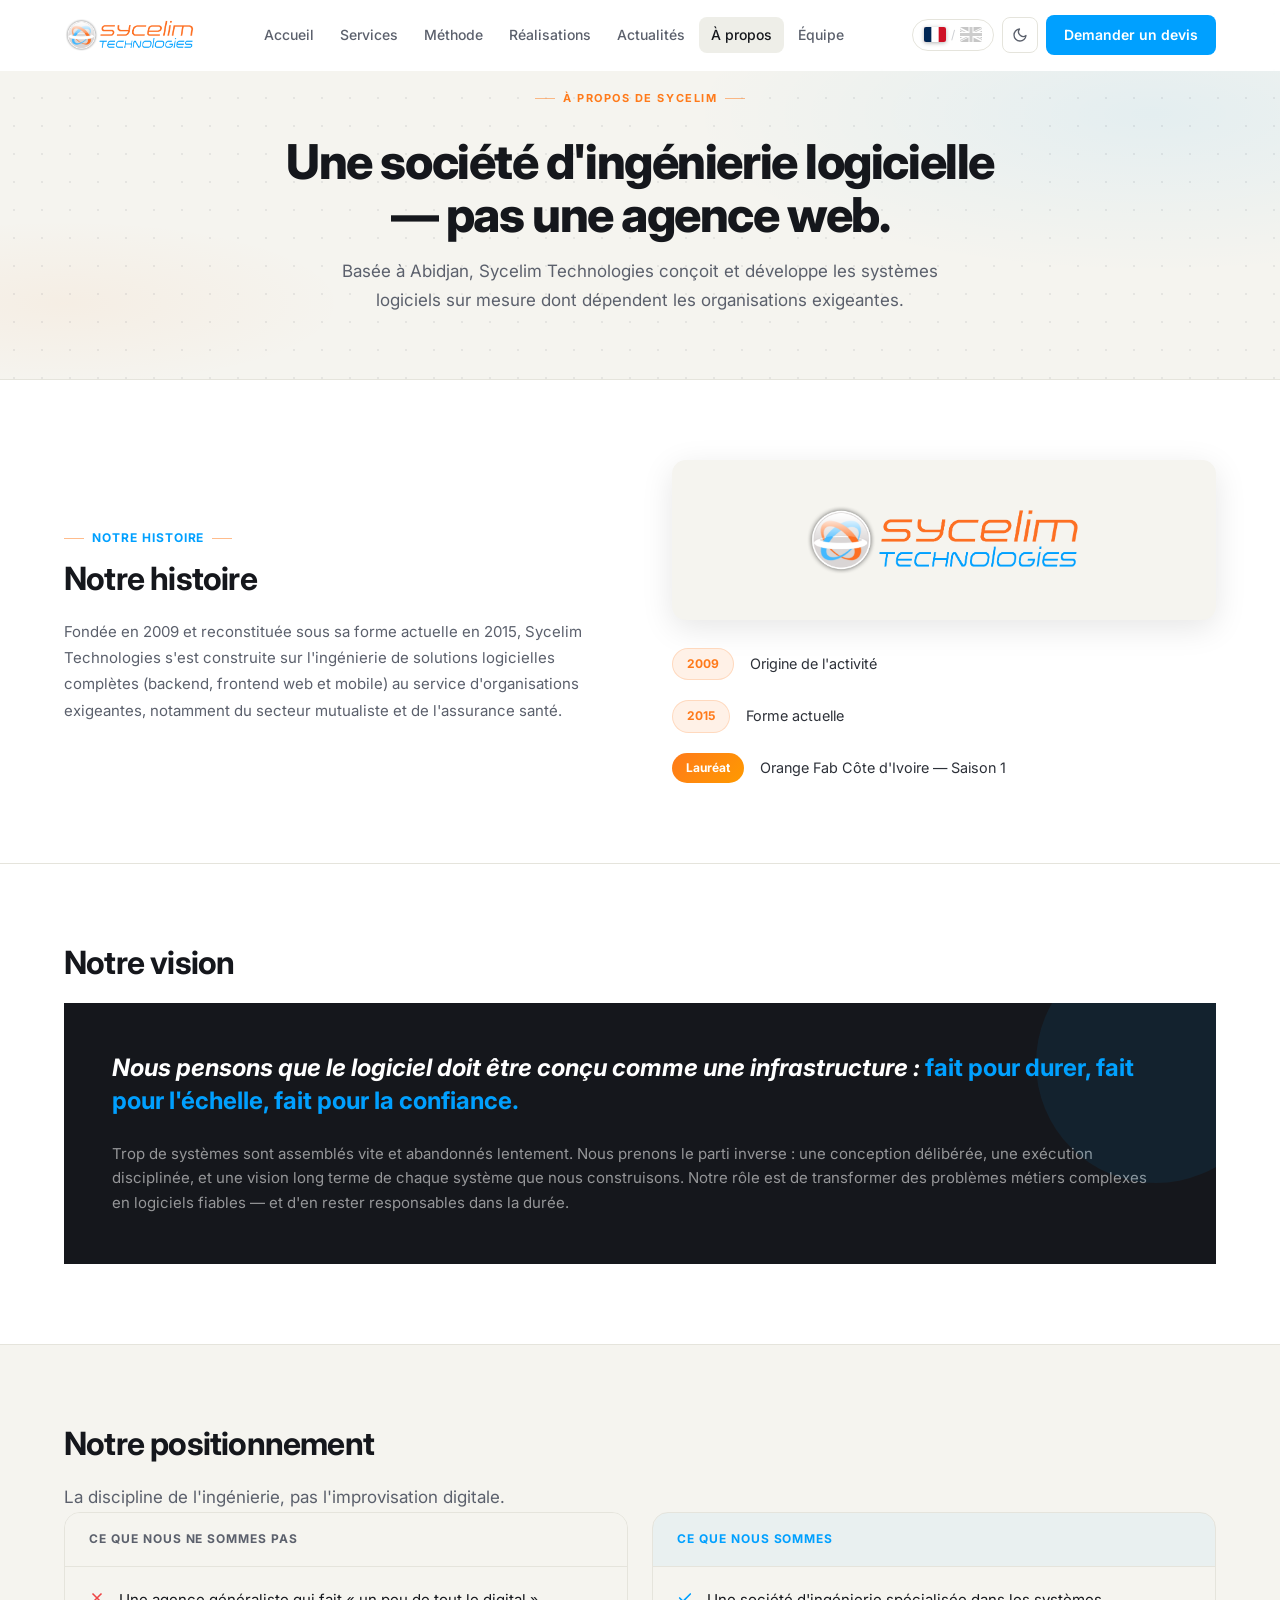
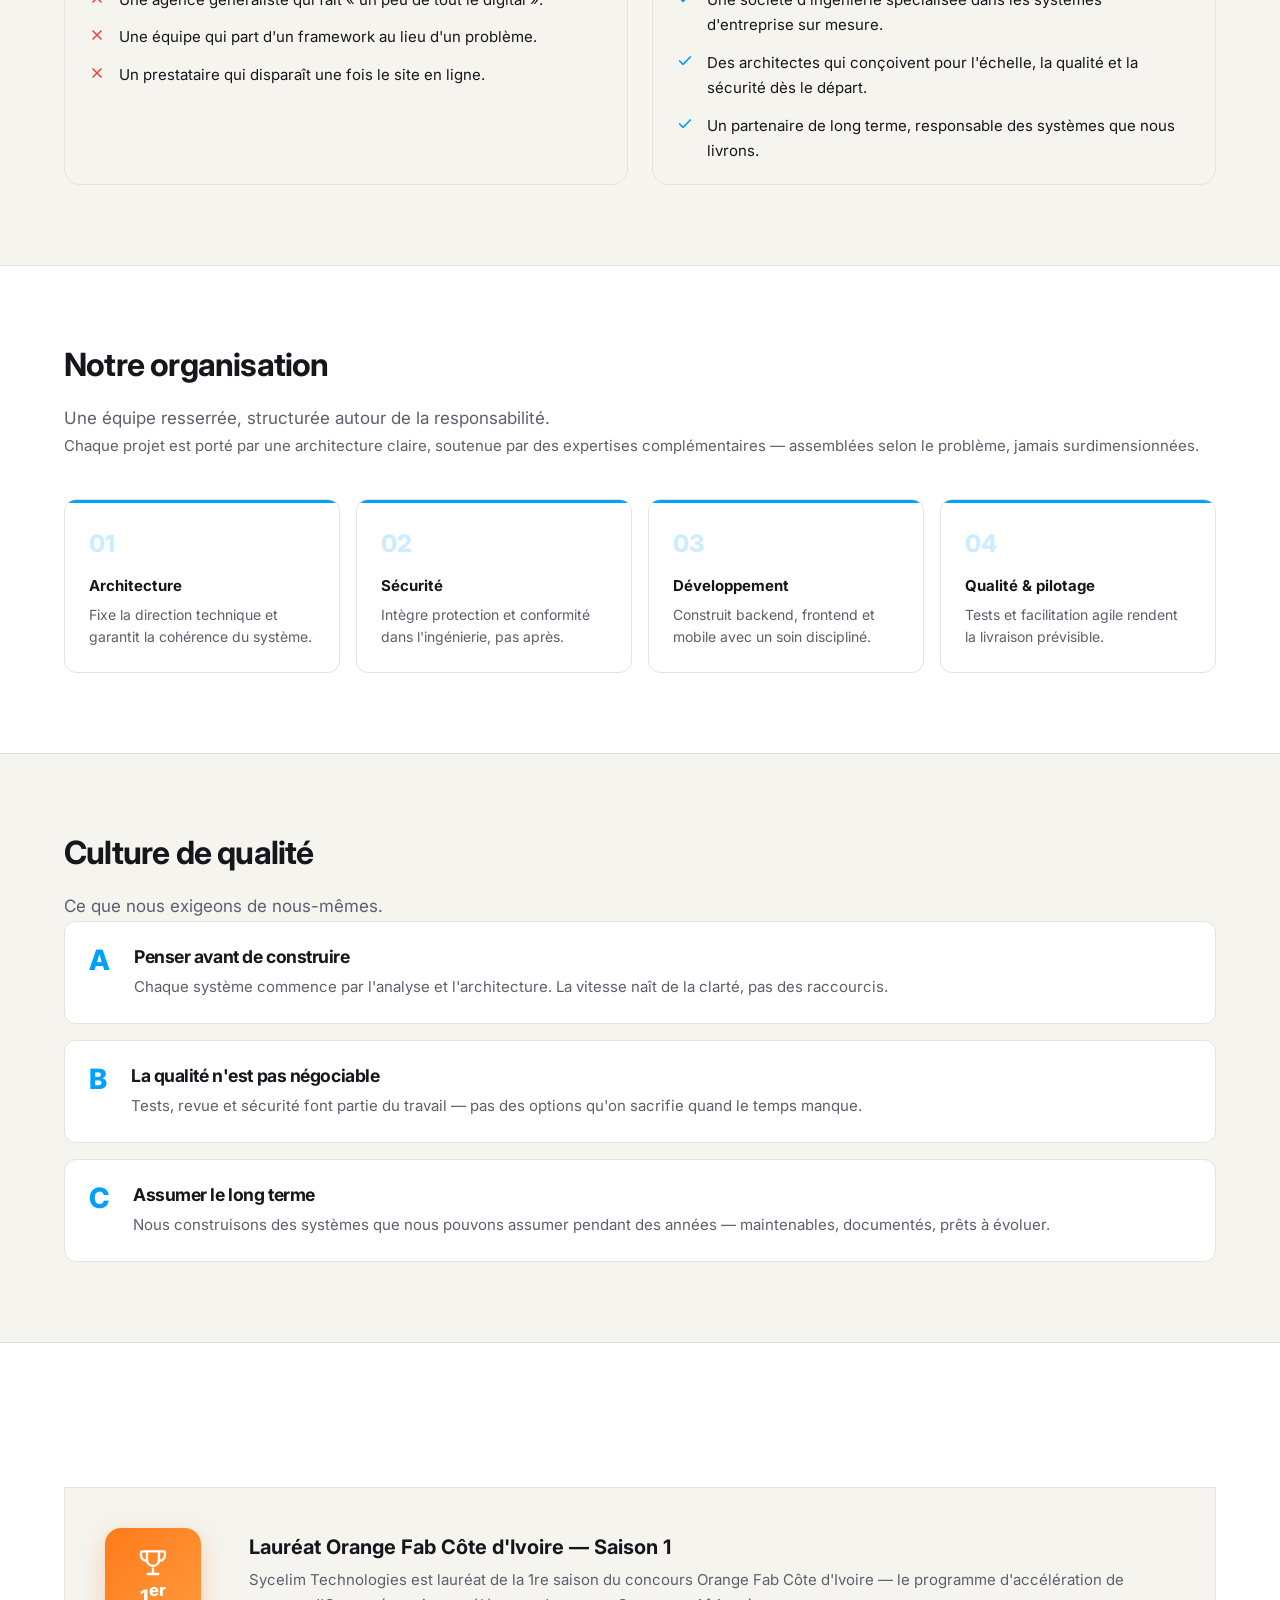
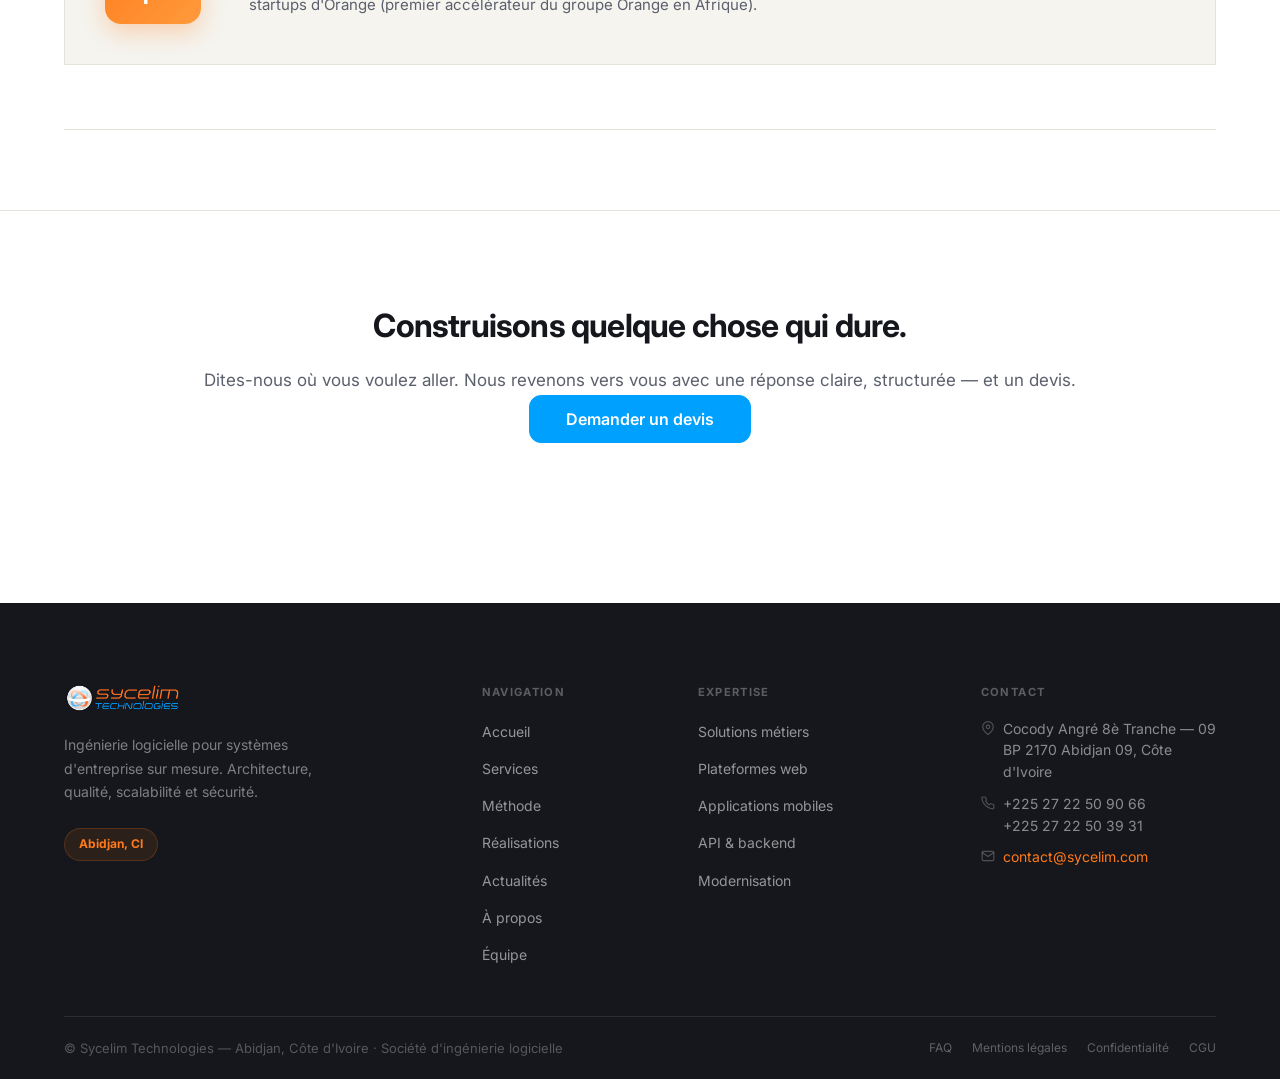
==== commit a94ba6ea: "actualité dark mode done" ====
--- a/a-propos.html
+++ b/a-propos.html
@@ -2,6 +2,7 @@
 <html lang="fr" data-theme="light">
 <head>
   <meta charset="UTF-8" />
+  <script>!function(){var t=localStorage.getItem('sycelim-theme')||(matchMedia('(prefers-color-scheme:dark)').matches?'dark':'light');document.documentElement.setAttribute('data-theme',t)}()</script>
   <meta name="viewport" content="width=device-width, initial-scale=1.0" />
   <title>À propos — Sycelim Technologies</title>
   <meta name="description" content="Sycelim Technologies, SSII basée à Abidjan — ingénierie logicielle sur mesure depuis 2009." />
@@ -97,7 +98,7 @@
       <div class="about-2col-text">
         <span class="about-section-eyebrow eyebrow" data-i18n="about.history.title">Notre histoire</span>
         <h2 class="about-section-title" id="about-history-title" data-i18n="about.history.title">Notre histoire</h2>
-        <p class="about-section-body">Fondée en 2009 et reconstituée sous sa forme actuelle en 2015, Sycelim Technologies s'est construite sur l'ingénierie de solutions logicielles complètes (backend, frontend web et mobile) au service d'organisations exigeantes, notamment du secteur mutualiste et de l'assurance santé.</p>
+        <p class="about-section-body" data-i18n="about.history.body">Fondée en 2009 et reconstituée sous sa forme actuelle en 2015, Sycelim Technologies s'est construite sur l'ingénierie de solutions logicielles complètes (backend, frontend web et mobile) au service d'organisations exigeantes, notamment du secteur mutualiste et de l'assurance santé.</p>
       </div>
       <div class="about-2col-visual">
         <figure style="margin:0 0 1.75rem;border-radius:14px;overflow:hidden;box-shadow:0 8px 32px rgba(0,0,0,.10);background:var(--bg-2);padding:2.5rem;display:flex;align-items:center;justify-content:center;min-height:160px;">
@@ -106,15 +107,15 @@
         <div style="display:flex;flex-direction:column;gap:1.25rem;">
           <div style="display:flex;align-items:center;gap:1rem;">
             <span class="badge">2009</span>
-            <span style="font-size:.9rem;color:var(--text-2)">Origine de l'activité</span>
+            <span style="font-size:.9rem;color:var(--text-2)" data-i18n="about.history.badge1">Origine de l'activité</span>
           </div>
           <div style="display:flex;align-items:center;gap:1rem;">
             <span class="badge">2015</span>
-            <span style="font-size:.9rem;color:var(--text-2)">Forme actuelle</span>
+            <span style="font-size:.9rem;color:var(--text-2)" data-i18n="about.history.badge2">Forme actuelle</span>
           </div>
           <div style="display:flex;align-items:center;gap:1rem;">
             <span class="badge" style="background:linear-gradient(135deg,#ff7a1a,#ff9a00);color:#fff;border:none;">Lauréat</span>
-            <span style="font-size:.9rem;color:var(--text-2)">Orange Fab Côte d'Ivoire — Saison 1</span>
+            <span style="font-size:.9rem;color:var(--text-2)" data-i18n="about.history.badge3">Orange Fab Côte d'Ivoire — Saison 1</span>
           </div>
         </div>
       </div>
@@ -129,8 +130,9 @@
   <div class="container">
     <h2 class="about-section-title" id="about-vision-title" data-i18n="about.vision.title">Notre vision</h2>
     <div class="about-vision-card">
-      <p class="about-vision-quote">Nous pensons que le logiciel doit être conçu comme une infrastructure : <em>fait pour durer, fait pour l'échelle, fait pour la confiance.</em></p>
-      <p class="about-vision-sub">Trop de systèmes sont assemblés vite et abandonnés lentement. Nous prenons le parti inverse : une conception délibérée, une exécution disciplinée, et une vision long terme de chaque système que nous construisons. Notre rôle est de transformer des problèmes métiers complexes en logiciels fiables — et d'en rester responsables dans la durée.</p>
+      <p class="about-vision-quote" data-lang="fr">Nous pensons que le logiciel doit être conçu comme une infrastructure : <em>fait pour durer, fait pour l'échelle, fait pour la confiance.</em></p>
+      <p class="about-vision-quote" data-lang="en" hidden>We believe software should be engineered like infrastructure: <em>built to last, built to scale, built to be trusted.</em></p>
+      <p class="about-vision-sub" data-i18n="about.vision.sub">Trop de systèmes sont assemblés vite et abandonnés lentement. Nous prenons le parti inverse : une conception délibérée, une exécution disciplinée, et une vision long terme de chaque système que nous construisons. Notre rôle est de transformer des problèmes métiers complexes en logiciels fiables — et d'en rester responsables dans la durée.</p>
     </div>
   </div>
 </section>
@@ -141,51 +143,51 @@
 <section class="about-section about-section--alt" aria-labelledby="about-pos-title">
   <div class="container">
     <h2 class="about-section-title" id="about-pos-title" data-i18n="about.pos.title">Notre positionnement</h2>
-    <p class="about-section-lead">La discipline de l'ingénierie, pas l'improvisation digitale.</p>
+    <p class="about-section-lead" data-i18n="about.pos.lead">La discipline de l'ingénierie, pas l'improvisation digitale.</p>
     <div class="about-pos-grid">
       <div class="about-pos-col about-pos-col--no">
-        <div class="about-pos-col-head">Ce que nous ne sommes pas</div>
+        <div class="about-pos-col-head" data-i18n="about.pos.no.label">Ce que nous ne sommes pas</div>
         <ul class="about-pos-list">
           <li class="about-pos-item">
             <span class="about-pos-icon" aria-hidden="true">
               <svg xmlns="http://www.w3.org/2000/svg" width="16" height="16" viewBox="0 0 24 24" fill="none" stroke="#ef4444" stroke-width="2.5" stroke-linecap="round" stroke-linejoin="round"><line x1="18" y1="6" x2="6" y2="18"/><line x1="6" y1="6" x2="18" y2="18"/></svg>
             </span>
-            <span>Une agence généraliste qui fait « un peu de tout le digital ».</span>
+            <span data-i18n="about.pos.no.1">Une agence généraliste qui fait « un peu de tout le digital ».</span>
           </li>
           <li class="about-pos-item">
             <span class="about-pos-icon" aria-hidden="true">
               <svg xmlns="http://www.w3.org/2000/svg" width="16" height="16" viewBox="0 0 24 24" fill="none" stroke="#ef4444" stroke-width="2.5" stroke-linecap="round" stroke-linejoin="round"><line x1="18" y1="6" x2="6" y2="18"/><line x1="6" y1="6" x2="18" y2="18"/></svg>
             </span>
-            <span>Une équipe qui part d'un framework au lieu d'un problème.</span>
+            <span data-i18n="about.pos.no.2">Une équipe qui part d'un framework au lieu d'un problème.</span>
           </li>
           <li class="about-pos-item">
             <span class="about-pos-icon" aria-hidden="true">
               <svg xmlns="http://www.w3.org/2000/svg" width="16" height="16" viewBox="0 0 24 24" fill="none" stroke="#ef4444" stroke-width="2.5" stroke-linecap="round" stroke-linejoin="round"><line x1="18" y1="6" x2="6" y2="18"/><line x1="6" y1="6" x2="18" y2="18"/></svg>
             </span>
-            <span>Un prestataire qui disparaît une fois le site en ligne.</span>
+            <span data-i18n="about.pos.no.3">Un prestataire qui disparaît une fois le site en ligne.</span>
           </li>
         </ul>
       </div>
       <div class="about-pos-col about-pos-col--yes">
-        <div class="about-pos-col-head">Ce que nous sommes</div>
+        <div class="about-pos-col-head" data-i18n="about.pos.yes.label">Ce que nous sommes</div>
         <ul class="about-pos-list">
           <li class="about-pos-item">
             <span class="about-pos-icon" aria-hidden="true">
               <svg xmlns="http://www.w3.org/2000/svg" width="16" height="16" viewBox="0 0 24 24" fill="none" stroke="#00a0ff" stroke-width="2.5" stroke-linecap="round" stroke-linejoin="round"><polyline points="20 6 9 17 4 12"/></svg>
             </span>
-            <span>Une société d'ingénierie spécialisée dans les systèmes d'entreprise sur mesure.</span>
+            <span data-i18n="about.pos.yes.1">Une société d'ingénierie spécialisée dans les systèmes d'entreprise sur mesure.</span>
           </li>
           <li class="about-pos-item">
             <span class="about-pos-icon" aria-hidden="true">
               <svg xmlns="http://www.w3.org/2000/svg" width="16" height="16" viewBox="0 0 24 24" fill="none" stroke="#00a0ff" stroke-width="2.5" stroke-linecap="round" stroke-linejoin="round"><polyline points="20 6 9 17 4 12"/></svg>
             </span>
-            <span>Des architectes qui conçoivent pour l'échelle, la qualité et la sécurité dès le départ.</span>
+            <span data-i18n="about.pos.yes.2">Des architectes qui conçoivent pour l'échelle, la qualité et la sécurité dès le départ.</span>
           </li>
           <li class="about-pos-item">
             <span class="about-pos-icon" aria-hidden="true">
               <svg xmlns="http://www.w3.org/2000/svg" width="16" height="16" viewBox="0 0 24 24" fill="none" stroke="#00a0ff" stroke-width="2.5" stroke-linecap="round" stroke-linejoin="round"><polyline points="20 6 9 17 4 12"/></svg>
             </span>
-            <span>Un partenaire de long terme, responsable des systèmes que nous livrons.</span>
+            <span data-i18n="about.pos.yes.3">Un partenaire de long terme, responsable des systèmes que nous livrons.</span>
           </li>
         </ul>
       </div>
@@ -200,27 +202,27 @@
   <div class="container">
     <h2 class="about-section-title" id="about-org-title" data-i18n="about.org.title">Notre organisation</h2>
     <p class="about-section-lead" data-i18n="about.org.sub">Une équipe resserrée, structurée autour de la responsabilité.</p>
-    <p class="about-section-body" style="margin-bottom:var(--s40)">Chaque projet est porté par une architecture claire, soutenue par des expertises complémentaires — assemblées selon le problème, jamais surdimensionnées.</p>
+    <p class="about-section-body" style="margin-bottom:var(--s40)" data-i18n="about.org.body">Chaque projet est porté par une architecture claire, soutenue par des expertises complémentaires — assemblées selon le problème, jamais surdimensionnées.</p>
     <div class="about-org-grid">
       <div class="about-org-card">
         <div class="about-org-num">01</div>
-        <div class="about-org-title">Architecture</div>
-        <p class="about-org-desc">Fixe la direction technique et garantit la cohérence du système.</p>
+        <div class="about-org-title" data-i18n="about.org.1.title">Architecture</div>
+        <p class="about-org-desc" data-i18n="about.org.1.desc">Fixe la direction technique et garantit la cohérence du système.</p>
       </div>
       <div class="about-org-card">
         <div class="about-org-num">02</div>
-        <div class="about-org-title">Sécurité</div>
-        <p class="about-org-desc">Intègre protection et conformité dans l'ingénierie, pas après.</p>
+        <div class="about-org-title" data-i18n="about.org.2.title">Sécurité</div>
+        <p class="about-org-desc" data-i18n="about.org.2.desc">Intègre protection et conformité dans l'ingénierie, pas après.</p>
       </div>
       <div class="about-org-card">
         <div class="about-org-num">03</div>
-        <div class="about-org-title">Développement</div>
-        <p class="about-org-desc">Construit backend, frontend et mobile avec un soin discipliné.</p>
+        <div class="about-org-title" data-i18n="about.org.3.title">Développement</div>
+        <p class="about-org-desc" data-i18n="about.org.3.desc">Construit backend, frontend et mobile avec un soin discipliné.</p>
       </div>
       <div class="about-org-card">
         <div class="about-org-num">04</div>
-        <div class="about-org-title">Qualité & pilotage</div>
-        <p class="about-org-desc">Tests et facilitation agile rendent la livraison prévisible.</p>
+        <div class="about-org-title" data-i18n="about.org.4.title">Qualité &amp; pilotage</div>
+        <p class="about-org-desc" data-i18n="about.org.4.desc">Tests et facilitation agile rendent la livraison prévisible.</p>
       </div>
     </div>
   </div>
@@ -237,22 +239,22 @@
       <div class="about-culture-item">
         <div class="about-culture-letter" aria-hidden="true">A</div>
         <div class="about-culture-content">
-          <div class="about-section-title" style="font-size:1.1rem;margin-bottom:.5rem;">Penser avant de construire</div>
-          <p>Chaque système commence par l'analyse et l'architecture. La vitesse naît de la clarté, pas des raccourcis.</p>
+          <div class="about-section-title" style="font-size:1.1rem;margin-bottom:.5rem;" data-i18n="about.culture.a.title">Penser avant de construire</div>
+          <p data-i18n="about.culture.a.desc">Chaque système commence par l'analyse et l'architecture. La vitesse naît de la clarté, pas des raccourcis.</p>
         </div>
       </div>
       <div class="about-culture-item">
         <div class="about-culture-letter" aria-hidden="true">B</div>
         <div class="about-culture-content">
-          <div class="about-section-title" style="font-size:1.1rem;margin-bottom:.5rem;">La qualité n'est pas négociable</div>
-          <p>Tests, revue et sécurité font partie du travail — pas des options qu'on sacrifie quand le temps manque.</p>
+          <div class="about-section-title" style="font-size:1.1rem;margin-bottom:.5rem;" data-i18n="about.culture.b.title">La qualité n'est pas négociable</div>
+          <p data-i18n="about.culture.b.desc">Tests, revue et sécurité font partie du travail — pas des options qu'on sacrifie quand le temps manque.</p>
         </div>
       </div>
       <div class="about-culture-item">
         <div class="about-culture-letter" aria-hidden="true">C</div>
         <div class="about-culture-content">
-          <div class="about-section-title" style="font-size:1.1rem;margin-bottom:.5rem;">Assumer le long terme</div>
-          <p>Nous construisons des systèmes que nous pouvons assumer pendant des années — maintenables, documentés, prêts à évoluer.</p>
+          <div class="about-section-title" style="font-size:1.1rem;margin-bottom:.5rem;" data-i18n="about.culture.c.title">Assumer le long terme</div>
+          <p data-i18n="about.culture.c.desc">Nous construisons des systèmes que nous pouvons assumer pendant des années — maintenables, documentés, prêts à évoluer.</p>
         </div>
       </div>
     </div>
--- a/css/style.css
+++ b/css/style.css
@@ -58,6 +58,9 @@
   /* Transitions */
   --t: 200ms ease;
   --t-lg: 350ms ease;
+
+  /* Alias — used widely in sub-pages */
+  --muted: var(--text-muted);
 }
 
 /* Dark theme */
@@ -65,10 +68,12 @@
   --bg: #0c1220;
   --bg-2: #111827;
   --bg-3: #1e293b;
+  --ink: #f1f5f9;
   --text: #f1f5f9;
   --text-2: #cbd5e1;
   --text-muted: #94a3b8;
   --text-subtle: #475569;
+  --muted: #94a3b8;
   --border: #1e293b;
   --border-2: #334155;
   --nav-bg: rgba(12, 18, 32, 0.96);
@@ -80,6 +85,19 @@
   --sh-md: 0 4px 6px rgba(0, 0, 0, 0.45);
   --sh-lg: 0 10px 15px rgba(0, 0, 0, 0.4);
   --sh-xl: 0 20px 25px rgba(0, 0, 0, 0.5);
+}
+
+/* ─── Dark mode: preserve intentionally dark surfaces ─── */
+[data-theme="dark"] .ps-col--solution,
+[data-theme="dark"] .pos-col--yes {
+  background: var(--bg-3);
+  color: #f1f5f9;
+}
+[data-theme="dark"] .mth-final-cta {
+  background: #080d18;
+}
+[data-theme="dark"] .about-vision-card {
+  background: #1a2235;
 }
 
 /* === RESET === */
@@ -6083,6 +6101,76 @@
 /* ============================================================
    ÉQUIPE PAGE
    ============================================================ */
+.team-comp-section {
+  padding: var(--s80) 0;
+  border-bottom: 1px solid var(--border);
+}
+.team-comp-card {
+  max-width: 780px;
+  margin: 0 auto;
+  border: 1px solid var(--border);
+  border-radius: var(--r16);
+  background: var(--bg-2);
+  overflow: hidden;
+}
+.team-comp-list {
+  list-style: none;
+  margin: 0;
+  padding: 0;
+}
+.team-comp-item {
+  display: flex;
+  align-items: flex-start;
+  gap: var(--s20);
+  padding: var(--s20) var(--s32);
+  border-bottom: 1px solid var(--border);
+}
+.team-comp-item:last-child {
+  border-bottom: none;
+}
+.team-comp-count {
+  flex-shrink: 0;
+  min-width: 28px;
+  height: 28px;
+  border-radius: 9999px;
+  background: rgba(0,160,255,0.1);
+  color: var(--blue);
+  font-size: 0.8125rem;
+  font-weight: 700;
+  display: flex;
+  align-items: center;
+  justify-content: center;
+  padding: 0 10px;
+  border: 1px solid rgba(0,160,255,0.2);
+  white-space: nowrap;
+  margin-top: 2px;
+}
+.team-comp-count--orange {
+  background: rgba(255,122,26,0.1);
+  color: var(--orange);
+  border-color: rgba(255,122,26,0.2);
+}
+.team-comp-count--grey {
+  background: var(--bg);
+  color: var(--muted);
+  border-color: var(--border);
+}
+.team-comp-info {
+  display: flex;
+  flex-direction: column;
+  gap: 4px;
+}
+.team-comp-name {
+  font-family: var(--font-head);
+  font-size: 0.9375rem;
+  font-weight: 700;
+  color: var(--ink);
+}
+.team-comp-desc {
+  font-size: 0.875rem;
+  color: var(--muted);
+  line-height: 1.5;
+}
 .team-roles-section {
   padding: var(--s80) 0;
   border-bottom: 1px solid var(--border);
@@ -6373,68 +6461,83 @@
 .contact-assurance-card {
   background: var(--bg-2);
   border: 1px solid var(--border);
+  border-top: 3px solid var(--orange);
   border-radius: var(--r16);
-  padding: var(--s28);
+  padding: var(--s24);
 }
 .contact-assurance-title {
   font-family: var(--font-head);
-  font-size: 0.9375rem;
+  font-size: 1rem;
   font-weight: 700;
   color: var(--ink);
+  padding-bottom: var(--s16);
   margin-bottom: var(--s16);
+  border-bottom: 1px solid var(--border);
 }
 .contact-assurance-list {
   display: flex;
   flex-direction: column;
-  gap: var(--s12);
+  gap: 0;
 }
 .contact-assurance-item {
   display: flex;
-  align-items: center;
+  align-items: flex-start;
   gap: var(--s12);
   font-size: 0.9375rem;
   color: var(--muted);
-}
-.contact-assurance-item svg {
-  color: var(--blue);
+  line-height: 1.55;
+  padding: var(--s12) 0;
+  border-bottom: 1px solid var(--border);
+}
+.contact-assurance-item:first-child { padding-top: 0; }
+.contact-assurance-item:last-child  { border-bottom: none; padding-bottom: 0; }
+.contact-icon-wrap {
   flex-shrink: 0;
+  display: flex;
+  align-items: center;
+  justify-content: center;
+  width: 30px;
+  height: 30px;
+  border-radius: var(--r8);
+  background: var(--blue);
+  color: #fff;
+  margin-top: 1px;
 }
 .contact-info-card {
   background: var(--bg-2);
   border: 1px solid var(--border);
+  border-top: 3px solid var(--blue);
   border-radius: var(--r16);
-  padding: var(--s28);
+  padding: var(--s24);
 }
 .contact-info-title {
   font-family: var(--font-head);
+  font-size: 1rem;
+  font-weight: 700;
+  color: var(--ink);
+  padding-bottom: var(--s16);
+  margin-bottom: var(--s16);
+  border-bottom: 1px solid var(--border);
+}
+.contact-info-list {
+  display: flex;
+  flex-direction: column;
+  gap: var(--s20);
+}
+.contact-info-row {
+  display: flex;
+  align-items: flex-start;
+  gap: var(--s16);
   font-size: 0.9375rem;
-  font-weight: 700;
-  color: var(--ink);
-  margin-bottom: var(--s16);
-}
-.contact-info-list {
-  display: flex;
-  flex-direction: column;
-  gap: var(--s16);
-}
-.contact-info-row {
-  display: flex;
-  align-items: flex-start;
-  gap: var(--s12);
-  font-size: 0.9375rem;
-}
-.contact-info-row svg {
-  color: var(--blue);
-  flex-shrink: 0;
-  margin-top: 1px;
-}
-.contact-info-row span,
+}
+.contact-info-row span:not(.contact-icon-wrap),
 .contact-info-row a {
   color: var(--ink);
-  line-height: 1.5;
+  line-height: 1.55;
 }
 .contact-info-row a {
   color: var(--orange);
+  font-weight: 600;
   text-decoration: none;
 }
 .contact-info-row a:hover {
@@ -6469,33 +6572,59 @@
 .faq-aside {
   position: sticky;
   top: 100px;
+  background: var(--bg-2);
+  border: 1px solid var(--border);
+  border-top: 3px solid var(--orange);
+  border-radius: var(--r16);
+  padding: var(--s20);
+  overflow: hidden;
 }
 .faq-aside-label {
-  font-size: 0.75rem;
+  font-size: 0.6875rem;
   font-weight: 700;
   text-transform: uppercase;
-  letter-spacing: 0.08em;
+  letter-spacing: 0.1em;
   color: var(--muted);
-  margin-bottom: var(--s16);
+  padding-bottom: var(--s12);
+  margin-bottom: var(--s12);
+  border-bottom: 1px solid var(--border);
 }
 .faq-nav {
   display: flex;
   flex-direction: column;
-  gap: 4px;
+  gap: 2px;
+  counter-reset: faq-nav;
 }
 .faq-nav-link {
-  font-size: 0.875rem;
+  font-size: 0.8125rem;
   color: var(--muted);
   text-decoration: none;
-  padding: 6px 10px;
+  padding: 7px 8px;
   border-radius: var(--r8);
-  transition:
-    background 0.15s,
-    color 0.15s;
+  transition: background 0.15s, color 0.15s;
+  line-height: 1.4;
+  display: flex;
+  align-items: flex-start;
+  gap: var(--s8);
+  counter-increment: faq-nav;
+}
+.faq-nav-link::before {
+  content: counter(faq-nav, decimal-leading-zero);
+  font-family: var(--font-head);
+  font-size: 0.625rem;
+  font-weight: 700;
+  color: var(--blue);
+  flex-shrink: 0;
+  margin-top: 2px;
+  opacity: 0.7;
+  transition: opacity 0.15s;
 }
 .faq-nav-link:hover {
-  background: var(--bg-2);
+  background: rgba(0,160,255,0.07);
   color: var(--ink);
+}
+.faq-nav-link:hover::before {
+  opacity: 1;
 }
 .faq-list {
   display: flex;
@@ -6577,33 +6706,62 @@
 .legal-toc {
   position: sticky;
   top: 100px;
+  background: var(--bg-2);
+  border: 1px solid var(--border);
+  border-top: 3px solid var(--blue);
+  border-radius: var(--r16);
+  padding: var(--s20);
+  overflow: hidden;
+}
+.legal-toc nav {
   display: flex;
   flex-direction: column;
-  gap: 4px;
-}
-.legal-toc-label {
-  font-size: 0.75rem;
+  gap: 2px;
+  counter-reset: legal-nav;
+}
+.legal-toc-label,
+.legal-toc-title {
+  font-size: 0.6875rem;
   font-weight: 700;
   text-transform: uppercase;
-  letter-spacing: 0.08em;
+  letter-spacing: 0.1em;
   color: var(--muted);
+  padding-bottom: var(--s12);
   margin-bottom: var(--s12);
+  border-bottom: 1px solid var(--border);
 }
 .legal-toc-link {
   font-size: 0.8125rem;
   color: var(--muted);
   text-decoration: none;
-  padding: 5px 10px;
+  padding: 7px 8px;
   border-radius: var(--r8);
   border-left: 2px solid transparent;
-  transition:
-    color 0.15s,
-    border-color 0.15s;
+  transition: color 0.15s, background 0.15s, border-color 0.15s;
   line-height: 1.4;
+  display: flex;
+  align-items: flex-start;
+  gap: var(--s8);
+  counter-increment: legal-nav;
+}
+.legal-toc-link::before {
+  content: counter(legal-nav, decimal-leading-zero);
+  font-family: var(--font-head);
+  font-size: 0.625rem;
+  font-weight: 700;
+  color: var(--blue);
+  flex-shrink: 0;
+  margin-top: 2px;
+  opacity: 0.7;
+  transition: opacity 0.15s;
 }
 .legal-toc-link:hover {
   color: var(--blue);
+  background: rgba(0,160,255,0.07);
   border-left-color: var(--blue);
+}
+.legal-toc-link:hover::before {
+  opacity: 1;
 }
 .legal-body {
   display: flex;
@@ -6662,6 +6820,7 @@
   width: 100%;
   border-collapse: collapse;
   margin-top: var(--s16);
+  border: 1px solid var(--border);
 }
 .legal-ref-table th {
   text-align: left;
@@ -6670,22 +6829,24 @@
   text-transform: uppercase;
   letter-spacing: 0.07em;
   color: var(--muted);
-  padding: 10px 14px;
-  border-bottom: 2px solid var(--border);
+  background: var(--bg-2);
+  padding: 11px 16px;
+  border-bottom: 1px solid var(--border);
+  border-right: 1px solid var(--border);
   white-space: nowrap;
+  width: 190px;
 }
 .legal-ref-table td {
-  padding: 12px 14px;
+  padding: 11px 16px;
   border-bottom: 1px solid var(--border);
   font-size: 0.875rem;
   color: var(--ink);
   vertical-align: middle;
-}
+  line-height: 1.5;
+}
+.legal-ref-table tr:last-child th,
 .legal-ref-table tr:last-child td {
   border-bottom: none;
-}
-.legal-ref-table td:first-child {
-  font-weight: 600;
 }
 @media (max-width: 1023px) {
   .legal-layout {
@@ -6695,3 +6856,191 @@
     display: none;
   }
 }
+
+/* ============================================================
+   ANIMATION SYSTEM v2 — Scroll Reveal · Counters · Enhanced FX
+   ============================================================ */
+
+/* Reduced motion override */
+@media (prefers-reduced-motion: reduce) {
+  [data-reveal],
+  [data-reveal].is-visible { animation: none !important; transition-duration: 0.01ms !important; }
+  .hero-scan { display: none !important; }
+  .final-cta .btn-primary,
+  .mth-final-cta .btn-primary { animation: none !important; }
+}
+
+/* ─── Scroll reveal — initial hidden state ─── */
+[data-reveal] {
+  opacity: 0;
+  will-change: opacity, transform;
+  transition:
+    opacity 0.45s cubic-bezier(0.16, 1, 0.3, 1),
+    transform 0.45s cubic-bezier(0.16, 1, 0.3, 1);
+}
+[data-reveal],
+[data-reveal="up"]    { transform: translateY(28px); }
+[data-reveal="left"]  { transform: translateX(-28px); }
+[data-reveal="right"] { transform: translateX(28px); }
+[data-reveal="scale"] { transform: scale(0.95) translateY(10px); }
+[data-reveal].is-visible {
+  opacity: 1;
+  transform: none;
+}
+
+/* ─── Stagger delays for grid children ─── */
+[data-stagger] > *:nth-child(1) { transition-delay: 0ms; }
+[data-stagger] > *:nth-child(2) { transition-delay: 90ms; }
+[data-stagger] > *:nth-child(3) { transition-delay: 180ms; }
+[data-stagger] > *:nth-child(4) { transition-delay: 270ms; }
+[data-stagger] > *:nth-child(5) { transition-delay: 360ms; }
+[data-stagger] > *:nth-child(6) { transition-delay: 450ms; }
+[data-stagger] > *:nth-child(7) { transition-delay: 540ms; }
+[data-stagger] > *:nth-child(8) { transition-delay: 630ms; }
+
+/* ─── New @keyframes ─── */
+@keyframes heroScan {
+  0%   { left: -4px; opacity: 0; }
+  6%   { opacity: 1; }
+  94%  { opacity: 1; }
+  100% { left: 100%; opacity: 0; }
+}
+@keyframes btnGlow {
+  0%, 100% { box-shadow: 0 4px 20px rgba(0, 160, 255, 0.18); }
+  50%       { box-shadow: 0 4px 44px rgba(0, 160, 255, 0.5), 0 0 0 4px rgba(0, 160, 255, 0.1); }
+}
+@keyframes numIn {
+  from { opacity: 0; filter: blur(8px); transform: scale(0.75); }
+  to   { opacity: 1; filter: blur(0);   transform: scale(1); }
+}
+
+/* ─── Hero scan line (injected via JS on .hero and .inner-hero) ─── */
+.hero-scan {
+  position: absolute;
+  top: 0;
+  left: -4px;
+  width: 3px;
+  height: 100%;
+  background: linear-gradient(
+    to bottom,
+    transparent 0%,
+    rgba(0, 160, 255, 0.55) 30%,
+    rgba(0, 160, 255, 0.85) 50%,
+    rgba(0, 160, 255, 0.55) 70%,
+    transparent 100%
+  );
+  pointer-events: none;
+  z-index: 1;
+  animation: heroScan 7s ease-in-out infinite;
+  animation-delay: 0.8s;
+}
+
+/* ─── CTA primary button glow pulse ─── */
+.final-cta .btn-primary,
+.mth-final-cta .btn-primary {
+  animation: btnGlow 3.5s ease-in-out infinite;
+  animation-delay: 1.5s;
+}
+
+/* ─── Figure box hover lift ─── */
+.figure-box {
+  transition:
+    transform 0.35s cubic-bezier(0.16, 1, 0.3, 1),
+    box-shadow 0.35s cubic-bezier(0.16, 1, 0.3, 1);
+  cursor: default;
+}
+.figure-box:hover {
+  transform: translateY(-5px);
+  box-shadow:
+    0 12px 32px rgba(0, 0, 0, 0.1),
+    0 0 0 1px rgba(0, 160, 255, 0.2);
+}
+.figure-box--orange:hover {
+  box-shadow:
+    0 12px 32px rgba(0, 0, 0, 0.1),
+    0 0 0 1px rgba(255, 122, 26, 0.25);
+}
+
+/* ─── Pillar card — sliding bottom accent line ─── */
+.pillar-card {
+  position: relative;
+  overflow: hidden;
+}
+.pillar-card::after {
+  content: '';
+  position: absolute;
+  bottom: 0;
+  left: 0;
+  width: 100%;
+  height: 3px;
+  background: var(--blue);
+  transform: scaleX(0);
+  transform-origin: left;
+  transition: transform 0.4s cubic-bezier(0.16, 1, 0.3, 1);
+}
+.pillar-card--orange::after { background: var(--orange); }
+.pillar-card:hover { transform: translateY(-5px); }
+.pillar-card:hover::after { transform: scaleX(1); }
+
+/* ─── Service card enhanced hover ─── */
+.service-card:hover {
+  transform: translateY(-6px);
+  box-shadow:
+    0 20px 40px rgba(0, 0, 0, 0.1),
+    0 0 0 1px rgba(0, 160, 255, 0.2);
+}
+
+/* ─── Method card enhanced hover ─── */
+.method-card:hover {
+  transform: translateY(-5px);
+  box-shadow:
+    0 16px 40px rgba(0, 0, 0, 0.1),
+    0 0 0 1px rgba(0, 160, 255, 0.15);
+}
+
+/* ─── Act card enhanced hover ─── */
+.act-card:hover { transform: translateY(-5px); }
+
+/* ─── Team role card hover ─── */
+.team-role-card {
+  transition:
+    transform 0.35s cubic-bezier(0.16, 1, 0.3, 1),
+    box-shadow 0.35s cubic-bezier(0.16, 1, 0.3, 1),
+    border-color 0.35s ease;
+}
+.team-role-card:hover {
+  transform: translateY(-5px);
+  box-shadow:
+    0 16px 40px rgba(0, 0, 0, 0.1),
+    0 0 0 1px rgba(0, 160, 255, 0.2);
+}
+
+/* ─── About org card hover ─── */
+.about-org-card {
+  transition:
+    transform 0.35s cubic-bezier(0.16, 1, 0.3, 1),
+    box-shadow 0.35s cubic-bezier(0.16, 1, 0.3, 1);
+}
+.about-org-card:hover {
+  transform: translateY(-5px);
+  box-shadow: 0 16px 40px rgba(0, 0, 0, 0.08);
+}
+
+/* ─── About culture item hover (slide right) ─── */
+.about-culture-item {
+  transition:
+    transform 0.3s cubic-bezier(0.16, 1, 0.3, 1),
+    border-color 0.3s ease,
+    box-shadow 0.3s ease;
+}
+.about-culture-item:hover {
+  transform: translateX(6px);
+  border-color: rgba(0, 160, 255, 0.3);
+  box-shadow: 0 8px 24px rgba(0, 0, 0, 0.06);
+}
+
+/* ─── Counter focus-in animation ─── */
+.figure-num.is-counting,
+.team-stat-num.is-counting {
+  animation: numIn 0.35s cubic-bezier(0.16, 1, 0.3, 1) both;
+}
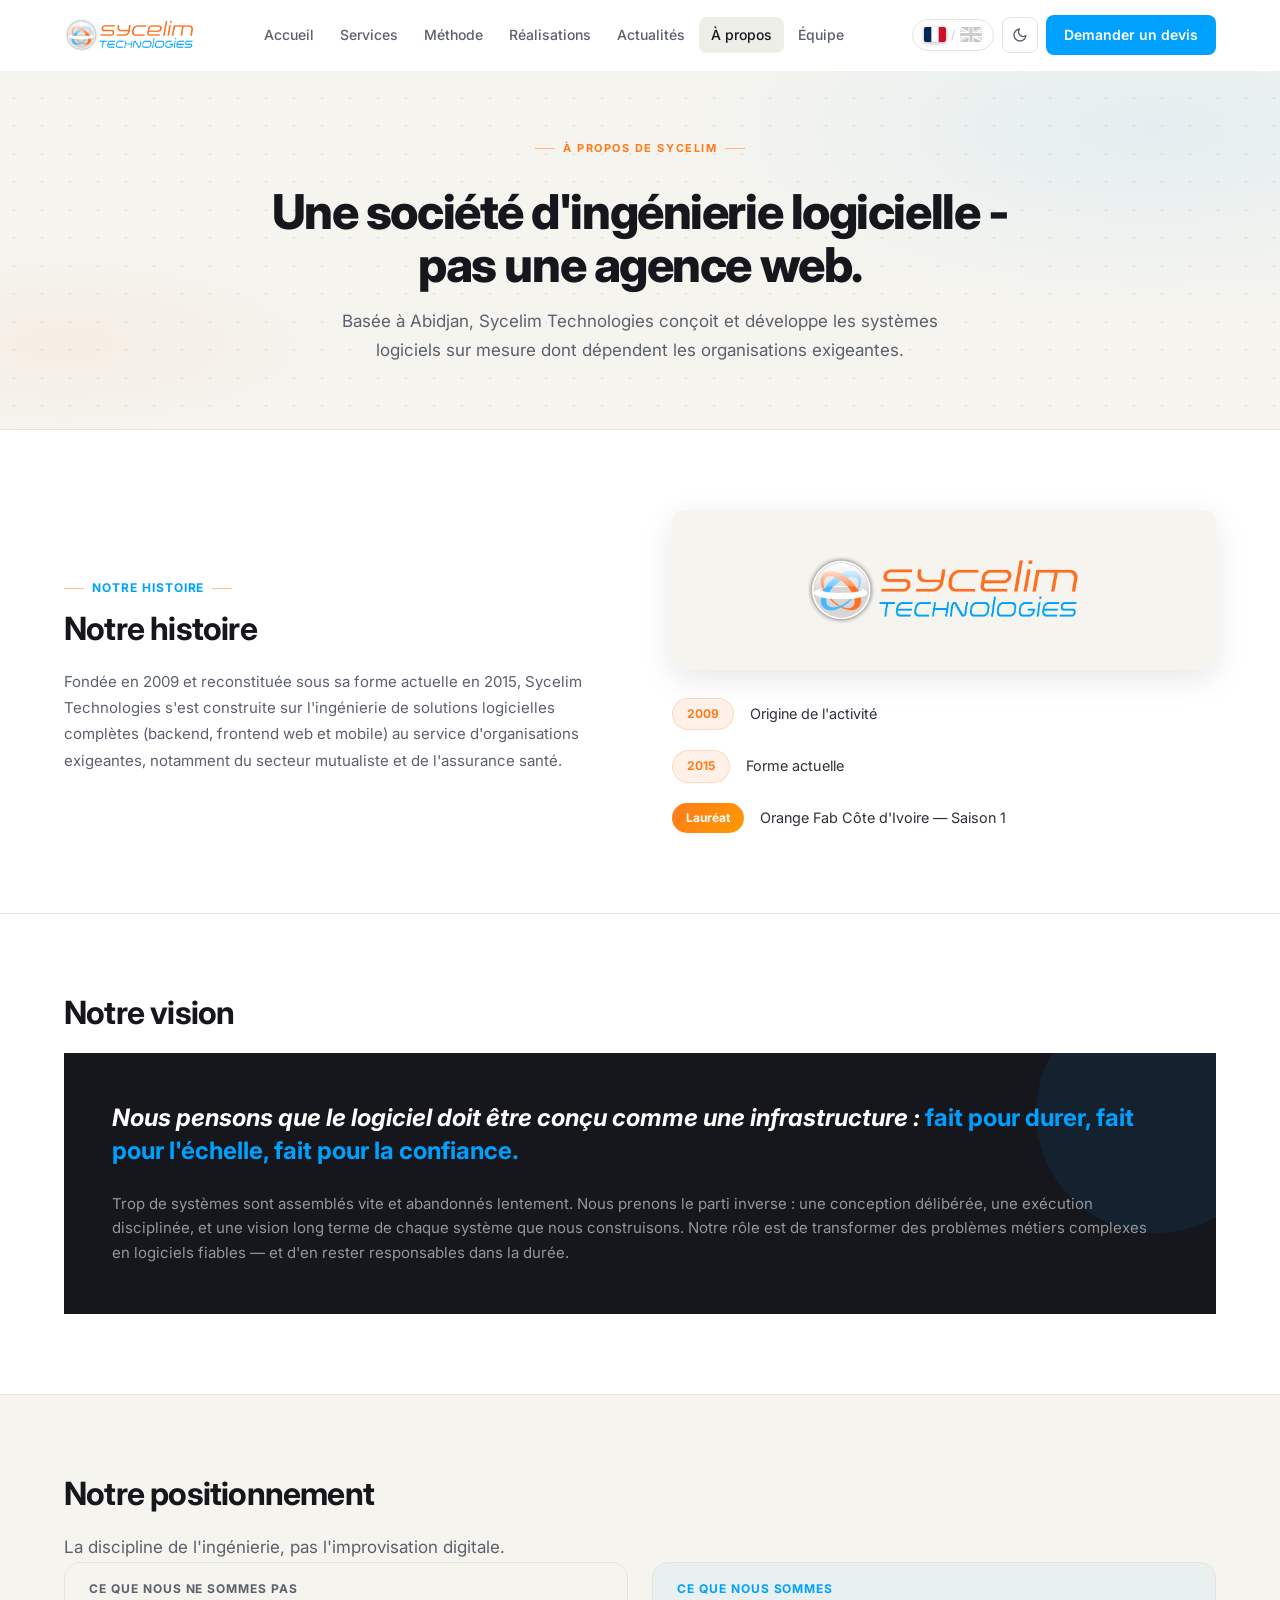
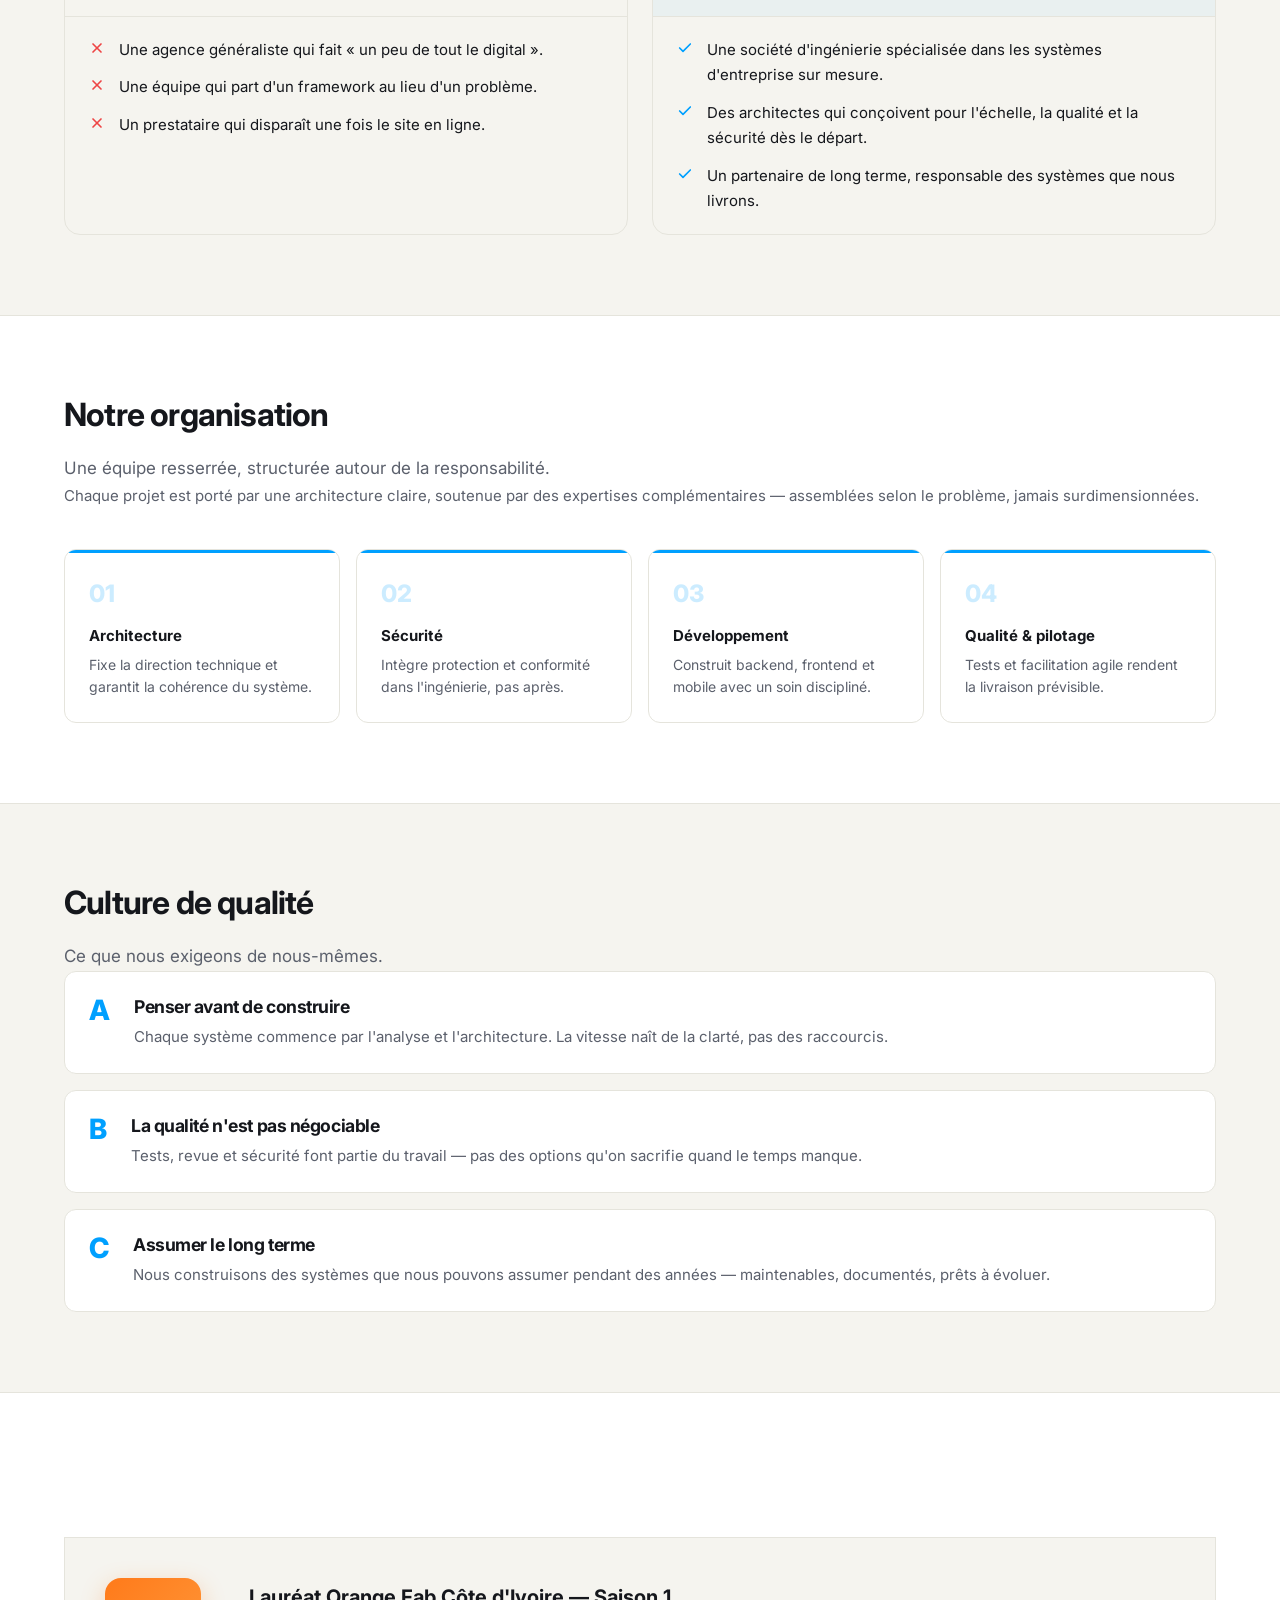
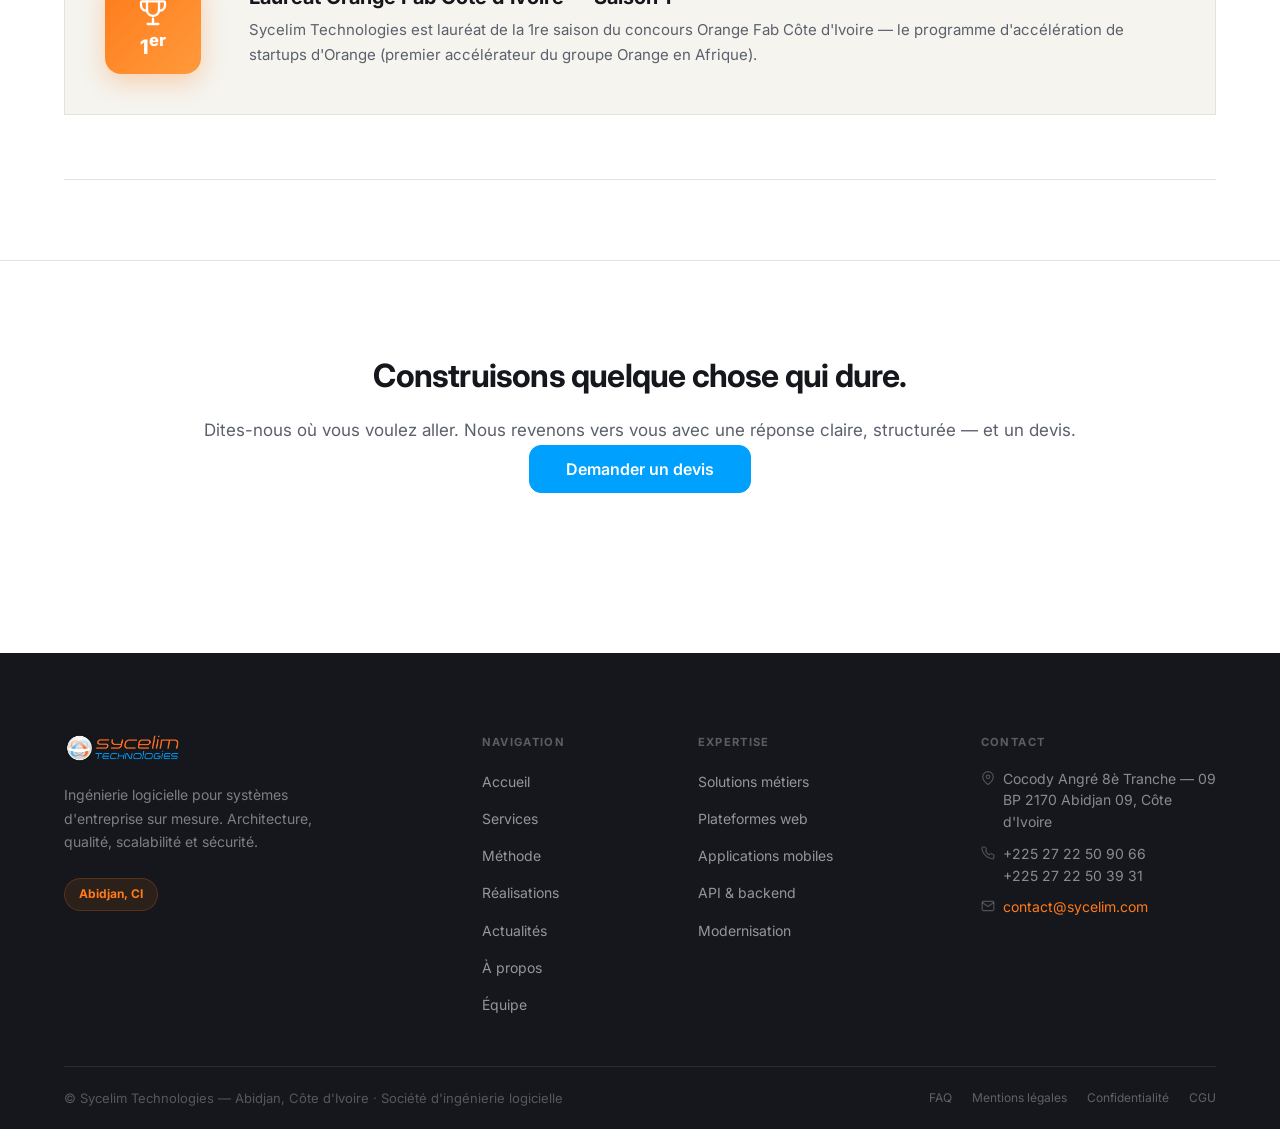
==== commit 62b3866f: "⚠  TEXTES — NE PAS MODIFIER DANS CE FICHIER" ====
--- a/a-propos.html
+++ b/a-propos.html
@@ -18,6 +18,12 @@
   <link rel="icon" type="image/png" href="logos/logo_icon.png" />
 </head>
 <body>
+<!-- ================================================================
+  ⚠  TEXTES — NE PAS MODIFIER DANS CE FICHIER
+  Source de vérité : locales/fr.json (français) · locales/en.json (anglais)
+  Les éléments avec data-i18n="clé" sont remplis automatiquement par le JS.
+  Tout texte écrit ici directement sera écrasé au chargement de la page.
+================================================================ -->
 
 <!-- NAVBAR -->
 <header class="navbar" id="navbar">
--- a/css/style.css
+++ b/css/style.css
@@ -61,6 +61,9 @@
 
   /* Alias — used widely in sub-pages */
   --muted: var(--text-muted);
+
+  /* Spacing alias (used in contact form mobile) */
+  --s28: 28px;
 }
 
 /* Dark theme */
@@ -1547,9 +1550,16 @@
    ============================================================ */
 .services-grid-preview {
   display: grid;
-  grid-template-columns: repeat(3, 1fr);
+  grid-template-columns: repeat(6, 1fr);
   gap: var(--s16);
 }
+/* Row 1 : 3 cartes couvrent chacune 2 colonnes */
+.services-grid-preview .service-card:nth-child(1) { grid-column: 1 / 3; }
+.services-grid-preview .service-card:nth-child(2) { grid-column: 3 / 5; }
+.services-grid-preview .service-card:nth-child(3) { grid-column: 5 / 7; }
+/* Row 2 : 2 cartes centrées (1 col vide de chaque côté) */
+.services-grid-preview .service-card:nth-child(4) { grid-column: 2 / 4; }
+.services-grid-preview .service-card:nth-child(5) { grid-column: 4 / 6; }
 .service-card {
   background: var(--card-bg);
   border: 1px solid var(--border);
@@ -1596,13 +1606,6 @@
   gap: 8px;
 }
 
-/* 5th service centered */
-.services-grid-preview .service-card:nth-child(4) {
-  grid-column: 1;
-}
-.services-grid-preview .service-card:nth-child(5) {
-  grid-column: 2;
-}
 
 /* ============================================================
    METHOD STEPS (preview)
@@ -3083,8 +3086,7 @@
   .services-grid-preview {
     grid-template-columns: 1fr 1fr;
   }
-  .services-grid-preview .service-card:nth-child(4),
-  .services-grid-preview .service-card:nth-child(5) {
+  .services-grid-preview .service-card:nth-child(n) {
     grid-column: auto;
   }
   .method-cards {
@@ -3151,7 +3153,8 @@
     padding: 0 var(--s16);
   }
   .hero {
-    padding: 96px 0 56px;
+    padding: 110px 0 56px;
+    min-height: unset;
   }
   .hero-title {
     font-size: 1.9rem;
@@ -3163,11 +3166,17 @@
     width: 100%;
   }
   .hero-kpi-strip {
-    flex-direction: column;
+    flex-direction: row;
+    align-items: flex-start;
+    width: 100%;
   }
   .hero-kpi-sep {
-    width: 100%;
-    height: 1px;
+    width: 1px;
+    align-self: stretch;
+    height: auto;
+  }
+  .hero-kpi-lbl {
+    max-width: 120px;
   }
   .hero-deco-year {
     display: none;
@@ -3180,6 +3189,9 @@
   }
   .services-grid-preview {
     grid-template-columns: 1fr;
+  }
+  .services-grid-preview .service-card:nth-child(n) {
+    grid-column: auto;
   }
   .method-cards {
     grid-template-columns: 1fr 1fr;
@@ -3247,6 +3259,16 @@
   .positioning-grid {
     grid-template-columns: 1fr;
   }
+
+  /* Services sticky tabs: reduce padding so 5 tabs fit better */
+  .svc-tab {
+    padding: 11px 13px;
+    font-size: 0.75rem;
+    gap: 5px;
+  }
+  .svc-tab-n {
+    font-size: 0.65rem;
+  }
 }
 
 @media (max-width: 479px) {
@@ -3258,6 +3280,20 @@
   }
   .org-grid {
     grid-template-columns: 1fr;
+  }
+
+  /* Index hero: slightly less top padding on 375px phones */
+  .hero {
+    padding: 100px 0 40px;
+  }
+
+  /* Services tabs: hide numbers, just labels on tiny screens */
+  .svc-tab-n {
+    display: none;
+  }
+  .svc-tab {
+    padding: 10px 12px;
+    font-size: 0.7rem;
   }
 }
 
@@ -4224,7 +4260,7 @@
 /* --- Hero --- */
 .mth-hero {
   position: relative;
-  padding: var(--s96) 0 var(--s80);
+  padding: 130px 0 var(--s80);
   overflow: hidden;
   background: var(--bg-2);
 }
@@ -5124,7 +5160,7 @@
 }
 @media (max-width: 767px) {
   .mth-hero {
-    padding: var(--s64) 0;
+    padding: 110px 0 var(--s48);
   }
   .mth-step {
     padding: var(--s64) 0;
@@ -5156,7 +5192,7 @@
    SHARED INNER PAGE HERO (réalisations, actualités, à propos…)
    ============================================================ */
 .inner-hero {
-  padding: var(--s80) 0 var(--s64);
+  padding: 130px 0 var(--s64);
   position: relative;
   overflow: hidden;
   background: var(--bg-2);
@@ -7044,3 +7080,141 @@
 .team-stat-num.is-counting {
   animation: numIn 0.35s cubic-bezier(0.16, 1, 0.3, 1) both;
 }
+
+/* ============================================================
+   RESPONSIVE ADDITIONS — missing breakpoints across all pages
+   ============================================================ */
+
+/* Global: prevent horizontal scroll on any page */
+html { overflow-x: clip; }
+
+/* ─── 1023px — tablet additions ─── */
+@media (max-width: 1023px) {
+  /* About org grid already goes 2-col — also handle culture stack */
+  .about-culture-grid { gap: var(--s12); }
+
+  /* Contact form: reduce max-width constraint of sidebar */
+  .contact-layout { gap: var(--s40); }
+
+  /* Team collab: reduce section gap */
+  .team-collab-inner { gap: var(--s32); }
+}
+
+/* ─── 767px — mobile additions ─── */
+@media (max-width: 767px) {
+  /* Sub-page hero: 110px top clears navbar (70px) with 40px breathing room */
+  .inner-hero {
+    padding: 110px 0 var(--s48);
+  }
+
+  /* About vision card: tighter padding */
+  .about-vision-card {
+    padding: var(--s32) var(--s24);
+  }
+
+  /* About section padding already reduced via --s80 :root override */
+
+  /* Method final CTA: less padding on mobile */
+  .mth-final-cta { padding: var(--s64) 0; }
+
+  /* Team collab items: tighter on mobile */
+  .team-collab-item {
+    padding: var(--s12) var(--s16);
+    gap: var(--s12);
+  }
+
+  /* Réalisations stats grid stays 2-col (already set at 767px) */
+
+  /* Contact form card: slightly tighter on tablet/mobile */
+  .contact-form-card { padding: var(--s32); }
+
+  /* FAQ: tighter item padding */
+  .faq-item { padding: var(--s16) 0; }
+
+  /* Services: reduce outer hero padding */
+  .svc-page-hero { padding: 96px 0 var(--s48); }
+
+  /* Footer: tighter gap between columns when stacked */
+  .footer-grid { gap: var(--s32); }
+
+  /* Figures grid: ensure it doesn't get too cramped */
+  .figure-box { padding: var(--s24) var(--s16); }
+
+  /* Final CTA: buttons already stack, reduce outer spacing */
+  .final-cta { padding: var(--s64) 0; }
+
+  /* Pillar cards: full padding */
+  .pillar-card { padding: var(--s24); }
+
+  /* Service cards: smaller padding */
+  .service-card { padding: var(--s20); }
+}
+
+/* ─── 639px — small mobile additions ─── */
+@media (max-width: 639px) {
+  /* Legal tables: allow horizontal scroll on small screens */
+  .legal-ref-table {
+    display: block;
+    overflow-x: auto;
+    -webkit-overflow-scrolling: touch;
+  }
+  .legal-ref-table th {
+    white-space: normal;
+    width: auto;
+    min-width: 110px;
+  }
+
+  /* Act article aside: tighter */
+  .act-article-aside { padding: var(--s20) var(--s24); }
+
+  /* Services block: reduce padding */
+  .svc-block { padding: var(--s48) 0; }
+}
+
+/* ─── 479px — very small screens (375px phones) ─── */
+@media (max-width: 479px) {
+  /* Method cards: 1 column (2-col is too cramped at 375px) */
+  .method-cards { grid-template-columns: 1fr; }
+
+  /* Inner hero: 100px top still clears 70px navbar on very small screens */
+  .inner-hero { padding: 100px 0 var(--s32); }
+
+  /* Contact form card: minimal padding */
+  .contact-form-card { padding: var(--s20); }
+
+  /* KPI strip on index page: tighter */
+  .hero-kpi-strip {
+    gap: var(--s12);
+    padding: var(--s12) var(--s16);
+  }
+
+  /* Phone mockup on services: smaller */
+  .svc-phone { width: 160px; }
+
+  /* About org card: smaller padding */
+  .about-org-card { padding: var(--s20); }
+
+  /* Team role card: smaller padding */
+  .team-role-card { padding: var(--s24); }
+
+  /* Method card: smaller padding */
+  .method-card { padding: var(--s20); }
+
+  /* Act card: smaller padding */
+  .act-card { padding: var(--s24); }
+
+  /* Contact info list: tighter */
+  .contact-info-item { gap: var(--s12); }
+
+  /* Legal article: smaller padding */
+  .legal-article { padding: var(--s24) 0; }
+
+  /* Footer top padding */
+  .footer { padding-top: var(--s48); }
+
+  /* Navbar logo: ensure not too wide */
+  .navbar-logo img { height: 26px; }
+
+  /* Btn full-width in hero on tiny screens */
+  .hero-ctas .btn { width: 100%; justify-content: center; }
+}
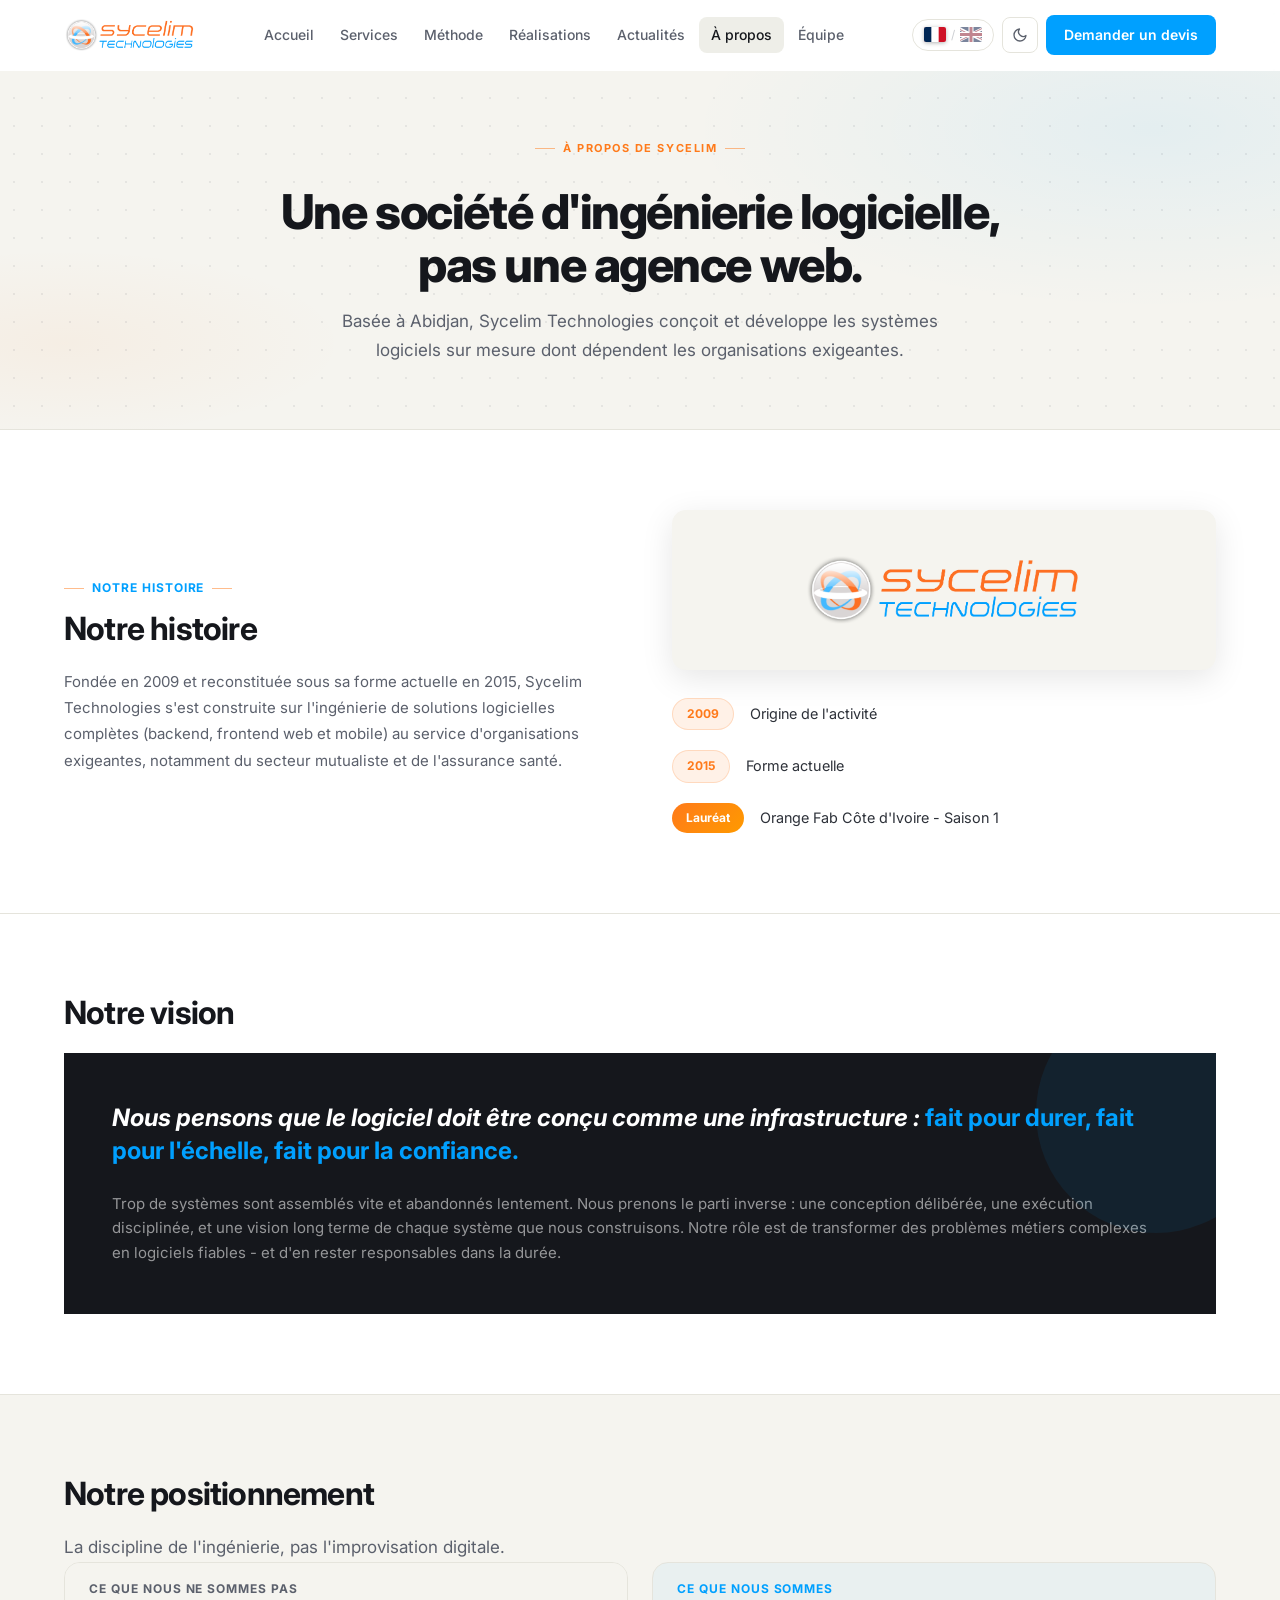
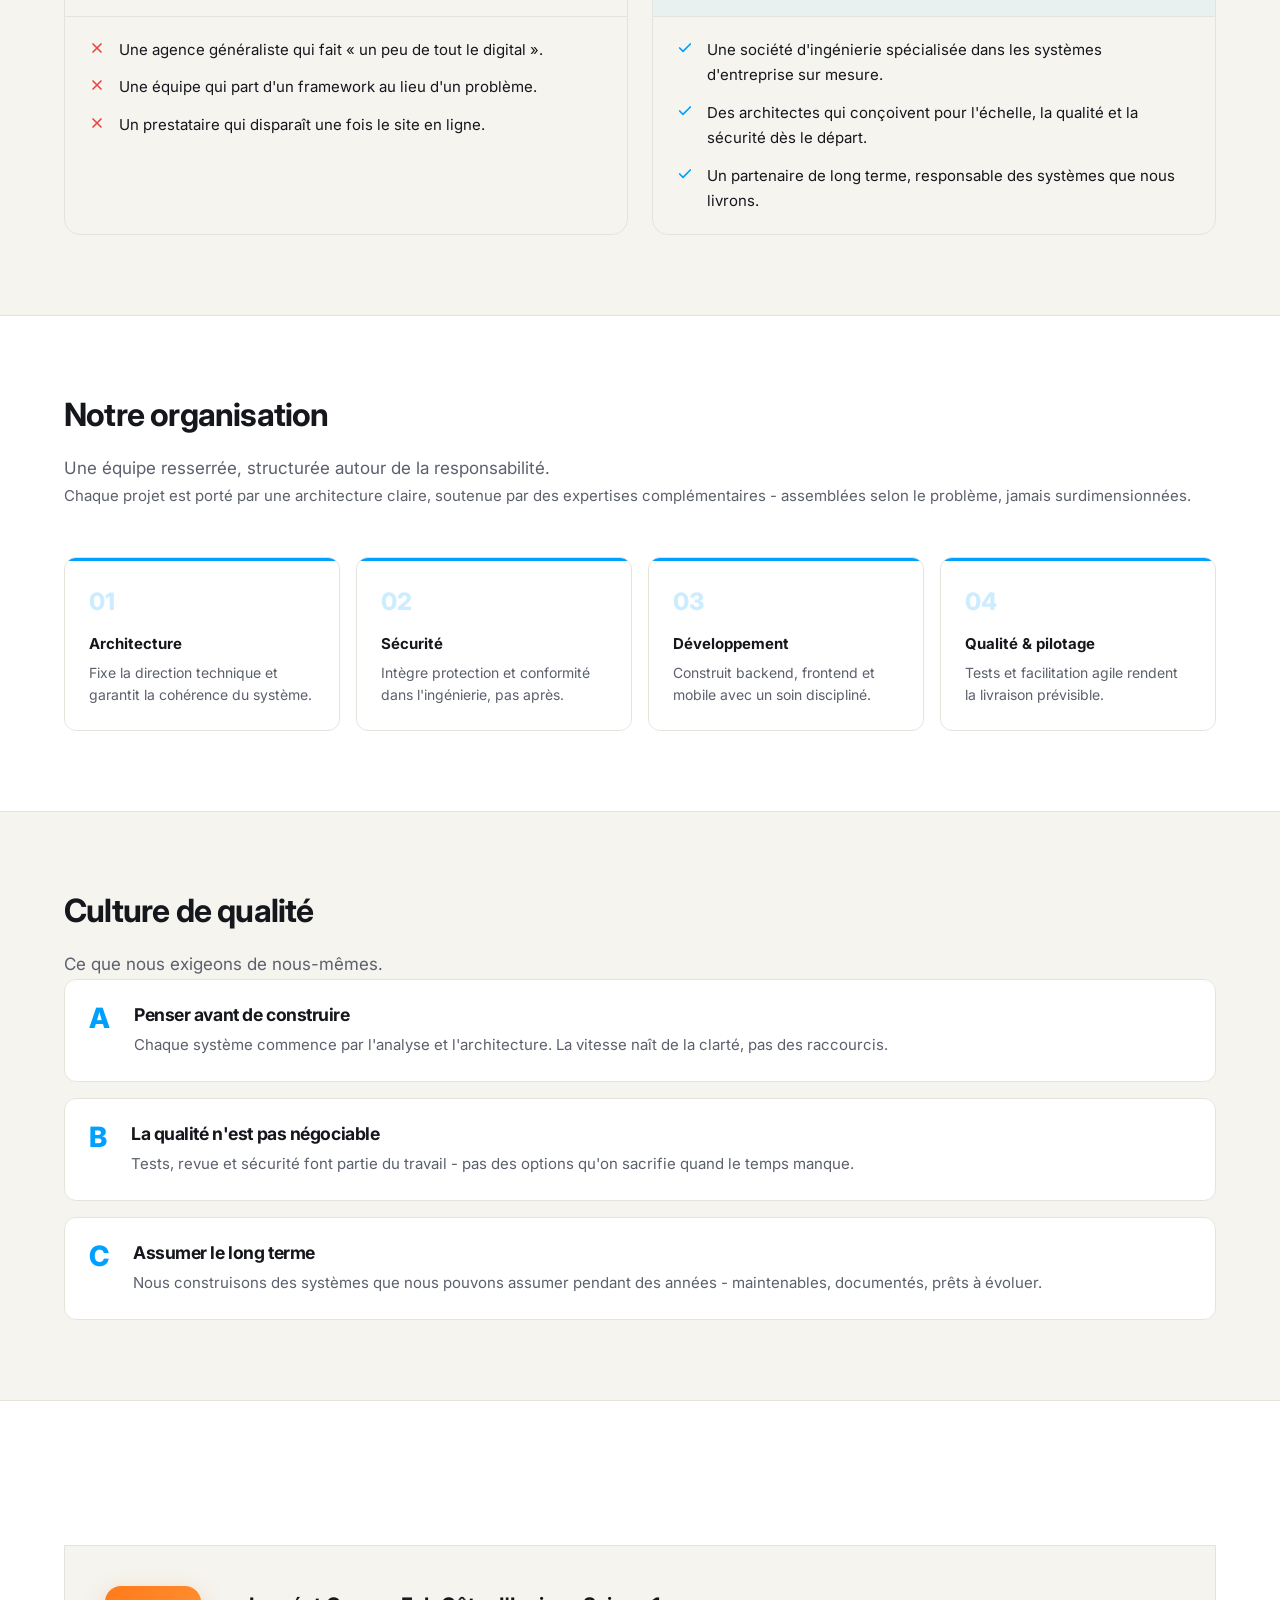
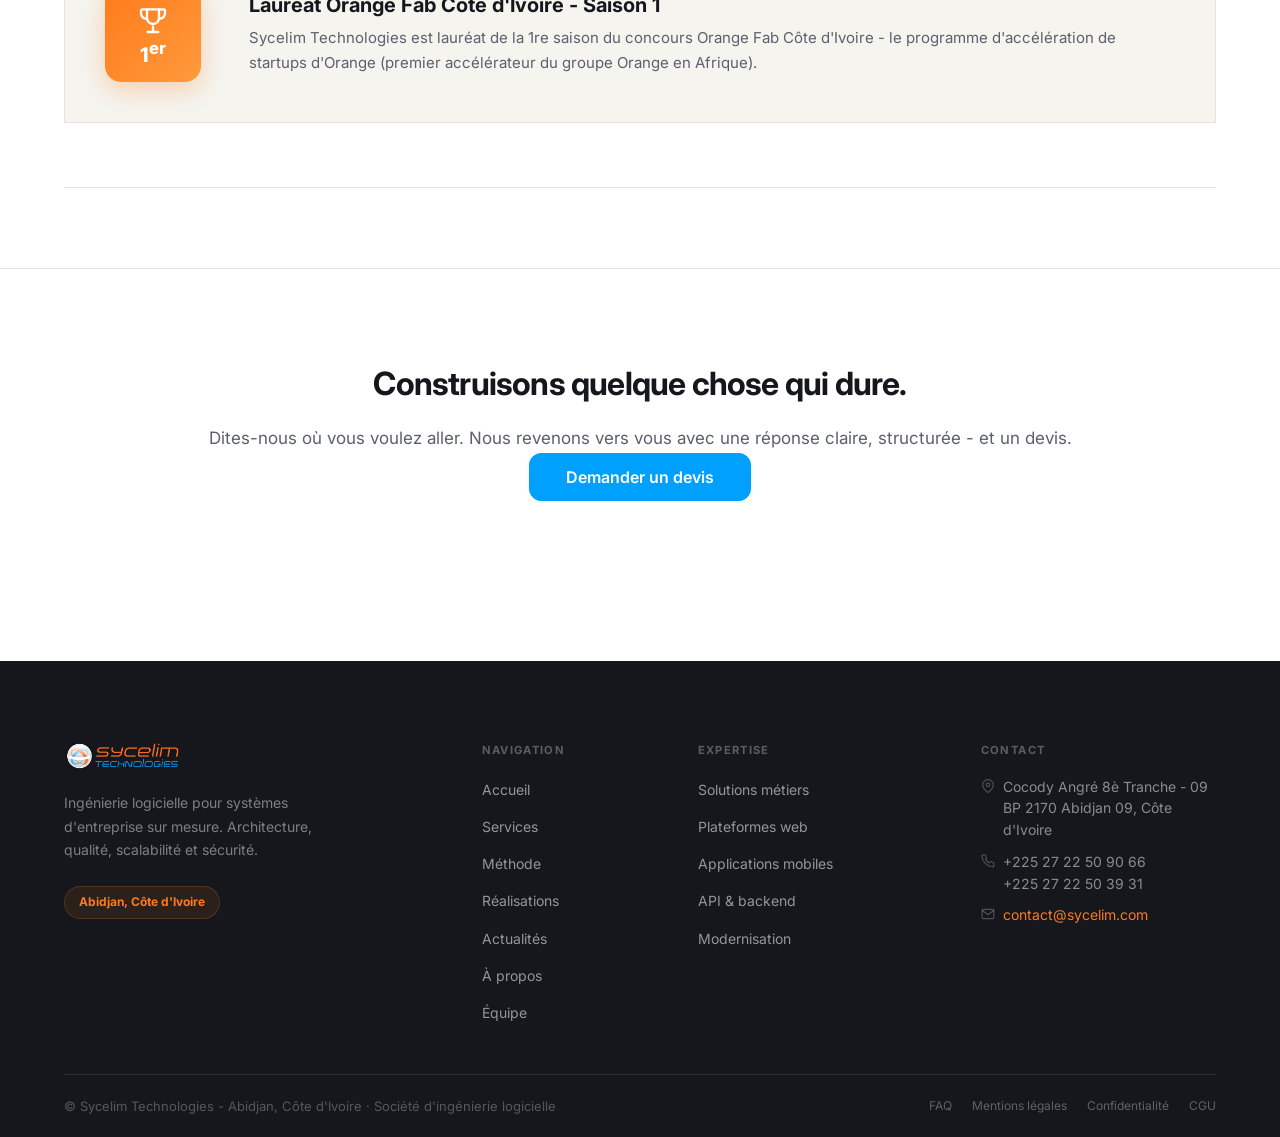
==== commit 474c5160: "sync: textes JSON conformes aux fichiers de contenu" ====
--- a/a-propos.html
+++ b/a-propos.html
@@ -4,11 +4,11 @@
   <meta charset="UTF-8" />
   <script>!function(){var t=localStorage.getItem('sycelim-theme')||(matchMedia('(prefers-color-scheme:dark)').matches?'dark':'light');document.documentElement.setAttribute('data-theme',t)}()</script>
   <meta name="viewport" content="width=device-width, initial-scale=1.0" />
-  <title>À propos — Sycelim Technologies</title>
-  <meta name="description" content="Sycelim Technologies, SSII basée à Abidjan — ingénierie logicielle sur mesure depuis 2009." />
+  <title>À propos - Sycelim Technologies</title>
+  <meta name="description" content="Sycelim Technologies, SSII basée à Abidjan - ingénierie logicielle sur mesure depuis 2009." />
   <meta name="theme-color" content="#00a0ff" />
-  <meta property="og:title" content="À propos — Sycelim Technologies" />
-  <meta property="og:description" content="Sycelim Technologies, SSII basée à Abidjan — ingénierie logicielle sur mesure depuis 2009." />
+  <meta property="og:title" content="À propos - Sycelim Technologies" />
+  <meta property="og:description" content="Sycelim Technologies, SSII basée à Abidjan - ingénierie logicielle sur mesure depuis 2009." />
   <meta property="og:type" content="website" />
   <meta property="og:image" content="logos/logo_all.png" />
   <link rel="preconnect" href="https://fonts.googleapis.com" />
@@ -19,7 +19,7 @@
 </head>
 <body>
 <!-- ================================================================
-  ⚠  TEXTES — NE PAS MODIFIER DANS CE FICHIER
+  ⚠  TEXTES - NE PAS MODIFIER DANS CE FICHIER
   Source de vérité : locales/fr.json (français) · locales/en.json (anglais)
   Les éléments avec data-i18n="clé" sont remplis automatiquement par le JS.
   Tout texte écrit ici directement sera écrasé au chargement de la page.
@@ -29,7 +29,7 @@
 <header class="navbar" id="navbar">
   <div class="container">
     <div class="navbar-inner">
-      <a href="index.html" class="navbar-logo" aria-label="Sycelim Technologies — Accueil">
+      <a href="index.html" class="navbar-logo" aria-label="Sycelim Technologies - Accueil">
         <img src="logos/logo_all.png" alt="Sycelim Technologies" />
       </a>
       <nav class="navbar-nav" aria-label="Navigation principale">
@@ -89,7 +89,7 @@
   <div class="container">
     <div class="inner-hero-inner">
       <span class="eyebrow" data-i18n="about.eyebrow">À propos de Sycelim</span>
-      <h1 class="inner-hero-title" id="about-hero-title" data-i18n="about.title">Une société d'ingénierie logicielle — pas une agence web.</h1>
+      <h1 class="inner-hero-title" id="about-hero-title" data-i18n="about.title">Une société d'ingénierie logicielle - pas une agence web.</h1>
       <p class="inner-hero-lead" data-i18n="about.lead">Basée à Abidjan, Sycelim Technologies conçoit et développe les systèmes logiciels sur mesure dont dépendent les organisations exigeantes.</p>
     </div>
   </div>
@@ -121,7 +121,7 @@
           </div>
           <div style="display:flex;align-items:center;gap:1rem;">
             <span class="badge" style="background:linear-gradient(135deg,#ff7a1a,#ff9a00);color:#fff;border:none;">Lauréat</span>
-            <span style="font-size:.9rem;color:var(--text-2)" data-i18n="about.history.badge3">Orange Fab Côte d'Ivoire — Saison 1</span>
+            <span style="font-size:.9rem;color:var(--text-2)" data-i18n="about.history.badge3">Orange Fab Côte d'Ivoire - Saison 1</span>
           </div>
         </div>
       </div>
@@ -138,7 +138,7 @@
     <div class="about-vision-card">
       <p class="about-vision-quote" data-lang="fr">Nous pensons que le logiciel doit être conçu comme une infrastructure : <em>fait pour durer, fait pour l'échelle, fait pour la confiance.</em></p>
       <p class="about-vision-quote" data-lang="en" hidden>We believe software should be engineered like infrastructure: <em>built to last, built to scale, built to be trusted.</em></p>
-      <p class="about-vision-sub" data-i18n="about.vision.sub">Trop de systèmes sont assemblés vite et abandonnés lentement. Nous prenons le parti inverse : une conception délibérée, une exécution disciplinée, et une vision long terme de chaque système que nous construisons. Notre rôle est de transformer des problèmes métiers complexes en logiciels fiables — et d'en rester responsables dans la durée.</p>
+      <p class="about-vision-sub" data-i18n="about.vision.sub">Trop de systèmes sont assemblés vite et abandonnés lentement. Nous prenons le parti inverse : une conception délibérée, une exécution disciplinée, et une vision long terme de chaque système que nous construisons. Notre rôle est de transformer des problèmes métiers complexes en logiciels fiables - et d'en rester responsables dans la durée.</p>
     </div>
   </div>
 </section>
@@ -208,7 +208,7 @@
   <div class="container">
     <h2 class="about-section-title" id="about-org-title" data-i18n="about.org.title">Notre organisation</h2>
     <p class="about-section-lead" data-i18n="about.org.sub">Une équipe resserrée, structurée autour de la responsabilité.</p>
-    <p class="about-section-body" style="margin-bottom:var(--s40)" data-i18n="about.org.body">Chaque projet est porté par une architecture claire, soutenue par des expertises complémentaires — assemblées selon le problème, jamais surdimensionnées.</p>
+    <p class="about-section-body" style="margin-bottom:var(--s40)" data-i18n="about.org.body">Chaque projet est porté par une architecture claire, soutenue par des expertises complémentaires - assemblées selon le problème, jamais surdimensionnées.</p>
     <div class="about-org-grid">
       <div class="about-org-card">
         <div class="about-org-num">01</div>
@@ -253,14 +253,14 @@
         <div class="about-culture-letter" aria-hidden="true">B</div>
         <div class="about-culture-content">
           <div class="about-section-title" style="font-size:1.1rem;margin-bottom:.5rem;" data-i18n="about.culture.b.title">La qualité n'est pas négociable</div>
-          <p data-i18n="about.culture.b.desc">Tests, revue et sécurité font partie du travail — pas des options qu'on sacrifie quand le temps manque.</p>
+          <p data-i18n="about.culture.b.desc">Tests, revue et sécurité font partie du travail - pas des options qu'on sacrifie quand le temps manque.</p>
         </div>
       </div>
       <div class="about-culture-item">
         <div class="about-culture-letter" aria-hidden="true">C</div>
         <div class="about-culture-content">
           <div class="about-section-title" style="font-size:1.1rem;margin-bottom:.5rem;" data-i18n="about.culture.c.title">Assumer le long terme</div>
-          <p data-i18n="about.culture.c.desc">Nous construisons des systèmes que nous pouvons assumer pendant des années — maintenables, documentés, prêts à évoluer.</p>
+          <p data-i18n="about.culture.c.desc">Nous construisons des systèmes que nous pouvons assumer pendant des années - maintenables, documentés, prêts à évoluer.</p>
         </div>
       </div>
     </div>
@@ -282,8 +282,8 @@
           <span class="about-fab-badge-num">1<sup>er</sup></span>
         </div>
         <div class="about-fab-content">
-          <h2 class="about-fab-title" id="about-fab-title" data-i18n="about.fab.title">Lauréat Orange Fab Côte d'Ivoire — Saison 1</h2>
-          <p class="about-fab-desc" data-i18n="about.fab.desc">Sycelim Technologies est lauréat de la 1re saison du concours Orange Fab Côte d'Ivoire — le programme d'accélération de startups d'Orange (premier accélérateur du groupe Orange en Afrique).</p>
+          <h2 class="about-fab-title" id="about-fab-title" data-i18n="about.fab.title">Lauréat Orange Fab Côte d'Ivoire - Saison 1</h2>
+          <p class="about-fab-desc" data-i18n="about.fab.desc">Sycelim Technologies est lauréat de la 1re saison du concours Orange Fab Côte d'Ivoire - le programme d'accélération de startups d'Orange (premier accélérateur du groupe Orange en Afrique).</p>
         </div>
       </div>
     </div>
@@ -297,7 +297,7 @@
   <div class="container">
     <div class="section-header">
       <h2 class="about-section-title" id="about-cta-title" data-i18n="about.cta.title">Construisons quelque chose qui dure.</h2>
-      <p class="about-section-lead" data-i18n="cta.sub">Dites-nous où vous voulez aller. Nous revenons vers vous avec une réponse claire, structurée — et un devis.</p>
+      <p class="about-section-lead" data-i18n="cta.sub">Dites-nous où vous voulez aller. Nous revenons vers vous avec une réponse claire, structurée - et un devis.</p>
       <a href="contact.html" class="btn btn-primary btn-lg" data-i18n="nav.cta">Demander un devis</a>
     </div>
   </div>
@@ -314,7 +314,7 @@
       <div>
         <div class="footer-logo"><img src="logos/logo_all.png" alt="Sycelim Technologies" /></div>
         <p class="footer-tagline" data-i18n="footer.tagline">Ingénierie logicielle pour systèmes d'entreprise sur mesure. Architecture, qualité, scalabilité et sécurité.</p>
-        <div class="tags"><span class="badge">Abidjan, CI</span></div>
+        <div class="tags"><span class="badge">Abidjan, Côte d'Ivoire</span></div>
       </div>
       <div>
         <div class="footer-col-title" data-i18n="footer.nav">Navigation</div>
@@ -342,7 +342,7 @@
         <div class="footer-col-title" data-i18n="footer.contact">Contact</div>
         <div class="footer-contact-item">
           <svg xmlns="http://www.w3.org/2000/svg" viewBox="0 0 24 24" fill="none" stroke="currentColor" stroke-width="2" stroke-linecap="round" stroke-linejoin="round"><path d="M21 10c0 7-9 13-9 13s-9-6-9-13a9 9 0 0 1 18 0z"/><circle cx="12" cy="10" r="3"/></svg>
-          <span>Cocody Angré 8è Tranche — 09 BP 2170 Abidjan 09, Côte d'Ivoire</span>
+          <span>Cocody Angré 8è Tranche - 09 BP 2170 Abidjan 09, Côte d'Ivoire</span>
         </div>
         <div class="footer-contact-item">
           <svg xmlns="http://www.w3.org/2000/svg" viewBox="0 0 24 24" fill="none" stroke="currentColor" stroke-width="2"><path d="M22 16.92v3a2 2 0 0 1-2.18 2 19.79 19.79 0 0 1-8.63-3.07A19.5 19.5 0 0 1 4.6 12.41 19.79 19.79 0 0 1 1.5 3.82 2 2 0 0 1 3.48 1.65h3a2 2 0 0 1 2 1.72c.127.96.361 1.903.7 2.81a2 2 0 0 1-.45 2.11L7.91 9.1a16 16 0 0 0 6 6l1.27-1.27a2 2 0 0 1 2.11-.45c.907.339 1.85.573 2.81.7A2 2 0 0 1 22 16.92z"/></svg>
@@ -355,7 +355,7 @@
       </div>
     </div>
     <div class="footer-bottom">
-      <p class="footer-copy" data-i18n="footer.copy">© Sycelim Technologies — Abidjan, Côte d'Ivoire · Société d'ingénierie logicielle</p>
+      <p class="footer-copy" data-i18n="footer.copy">© Sycelim Technologies - Abidjan, Côte d'Ivoire · Société d'ingénierie logicielle</p>
       <nav class="footer-legal" aria-label="Liens légaux">
         <a href="faq.html"              class="footer-legal-link" data-i18n="footer.faq">FAQ</a>
         <a href="mentions-legales.html" class="footer-legal-link" data-i18n="footer.legal">Mentions légales</a>
--- a/css/style.css
+++ b/css/style.css
@@ -335,8 +335,8 @@
   display: block;
 }
 .btn-lang span:not(.active):not(.sep) {
-  opacity: 0.25;
-  filter: grayscale(1);
+  opacity: 0.55;
+  filter: grayscale(0.4);
 }
 .btn-lang .active .flag-img {
   box-shadow: 0 1px 4px rgba(0, 0, 0, 0.3);
@@ -1300,6 +1300,7 @@
 /* ─── Marquee infini ─── */
 .clients-marquee {
   overflow: hidden;
+  padding-top: 8px;
   -webkit-mask-image: linear-gradient(
     to right,
     transparent 0%,
@@ -1318,6 +1319,7 @@
 .marquee-track {
   display: flex;
   gap: 16px;
+  
   width: max-content;
   will-change: transform;
 }
@@ -1342,7 +1344,7 @@
   cursor: default;
 }
 .client-card:hover {
-  transform: translateY(-5px);
+  transform: translateY(-1px);
   box-shadow: 0 16px 40px rgba(0, 0, 0, 0.13);
   border-color: var(--blue);
 }
@@ -1496,6 +1498,7 @@
   display: grid;
   grid-template-columns: repeat(3, 1fr);
   gap: var(--s16);
+  padding-top: 6px;
 }
 .pillar-card {
   padding: var(--s32);
@@ -1552,6 +1555,7 @@
   display: grid;
   grid-template-columns: repeat(6, 1fr);
   gap: var(--s16);
+  padding-top: 8px;
 }
 /* Row 1 : 3 cartes couvrent chacune 2 colonnes */
 .services-grid-preview .service-card:nth-child(1) { grid-column: 1 / 3; }
@@ -1614,6 +1618,7 @@
   display: grid;
   grid-template-columns: repeat(3, 1fr);
   gap: var(--s16);
+  padding-top: 8px;
 }
 .method-card {
   background: var(--card-bg);
@@ -1667,12 +1672,12 @@
   display: grid;
   grid-template-columns: repeat(3, 1fr);
   gap: var(--s20);
+  padding-top: 8px;
 }
 .case-card {
   background: var(--card-bg);
   border: 1px solid var(--border);
   border-radius: var(--r16);
-  overflow: hidden;
   display: flex;
   flex-direction: column;
   transition:
@@ -1689,6 +1694,8 @@
 }
 .case-header {
   padding: var(--s20) var(--s24) var(--s16);
+  overflow: hidden;
+  border-radius: var(--r16) var(--r16) 0 0;
   background: linear-gradient(
     135deg,
     rgba(var(--case-rgb, 0, 160, 255), 0.09) 0%,
@@ -1838,6 +1845,7 @@
   display: grid;
   grid-template-columns: 1fr 1fr;
   gap: var(--s20);
+  padding-top: 8px;
 }
 .integ-card {
   background: var(--card-bg);
@@ -2415,6 +2423,7 @@
   display: grid;
   grid-template-columns: repeat(3, 1fr);
   gap: var(--s24);
+  padding-top: 8px;
 }
 .article-card {
   background: var(--card-bg);
@@ -5991,6 +6000,7 @@
   display: grid;
   grid-template-columns: repeat(4, 1fr);
   gap: var(--s16);
+  padding-top: 8px;
 }
 .about-org-card {
   border: 1px solid var(--border);
@@ -6215,6 +6225,7 @@
   display: grid;
   grid-template-columns: repeat(3, 1fr);
   gap: var(--s24);
+  padding-top: 8px;
 }
 .team-role-card {
   border: 1px solid var(--border);
@@ -7000,7 +7011,6 @@
 /* ─── Pillar card — sliding bottom accent line ─── */
 .pillar-card {
   position: relative;
-  overflow: hidden;
 }
 .pillar-card::after {
   content: '';
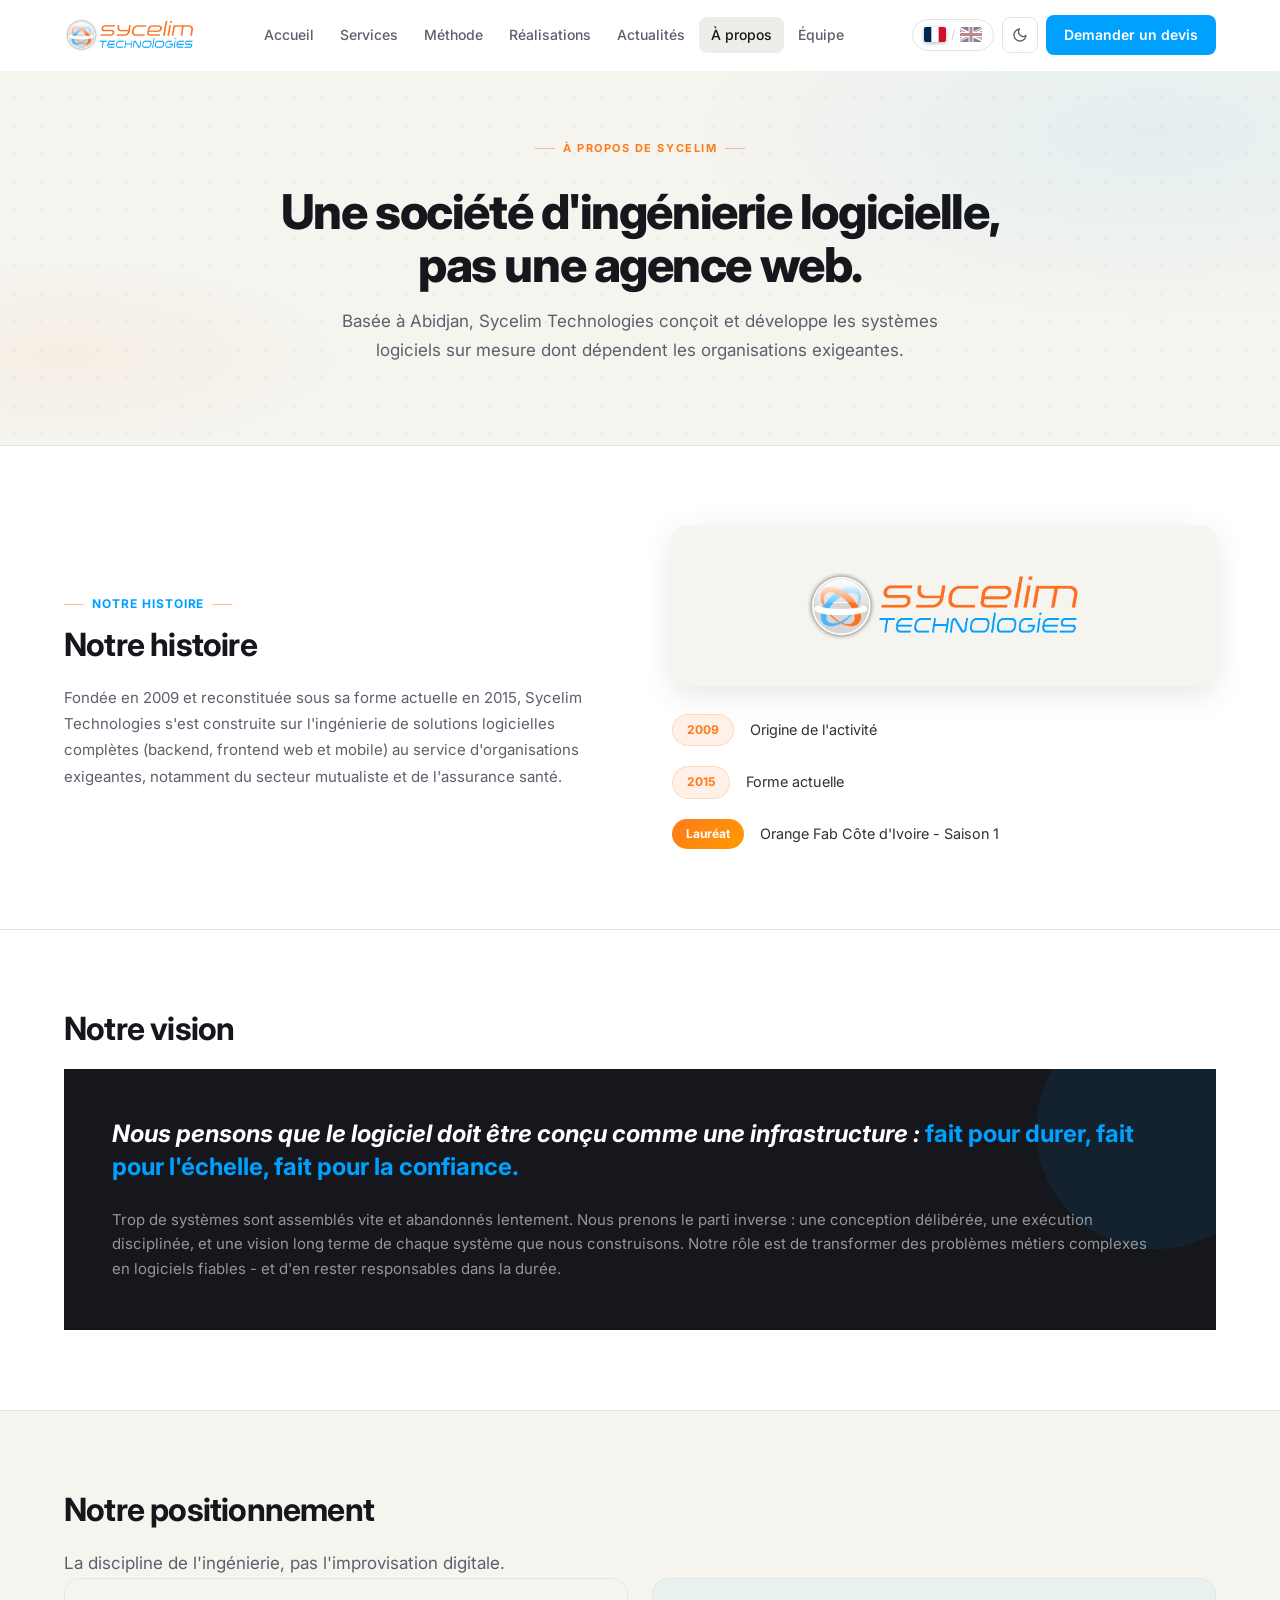
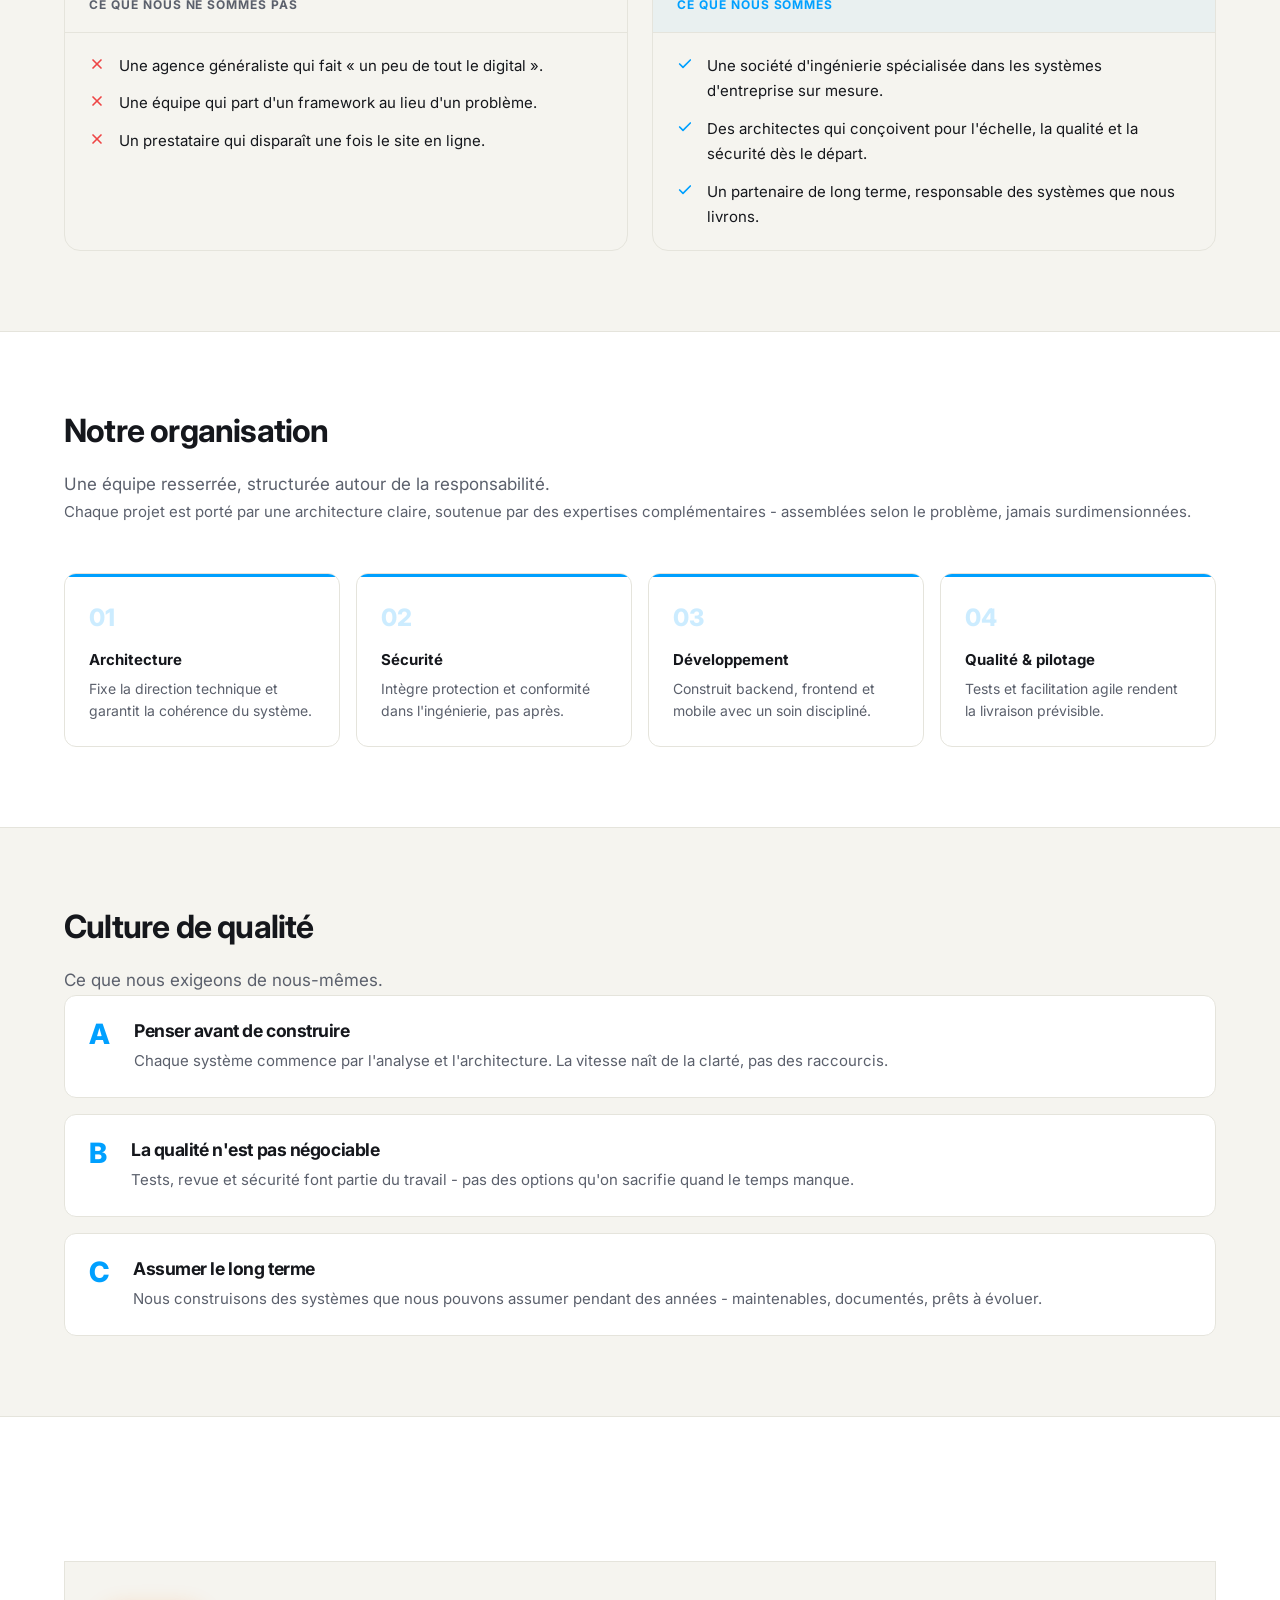
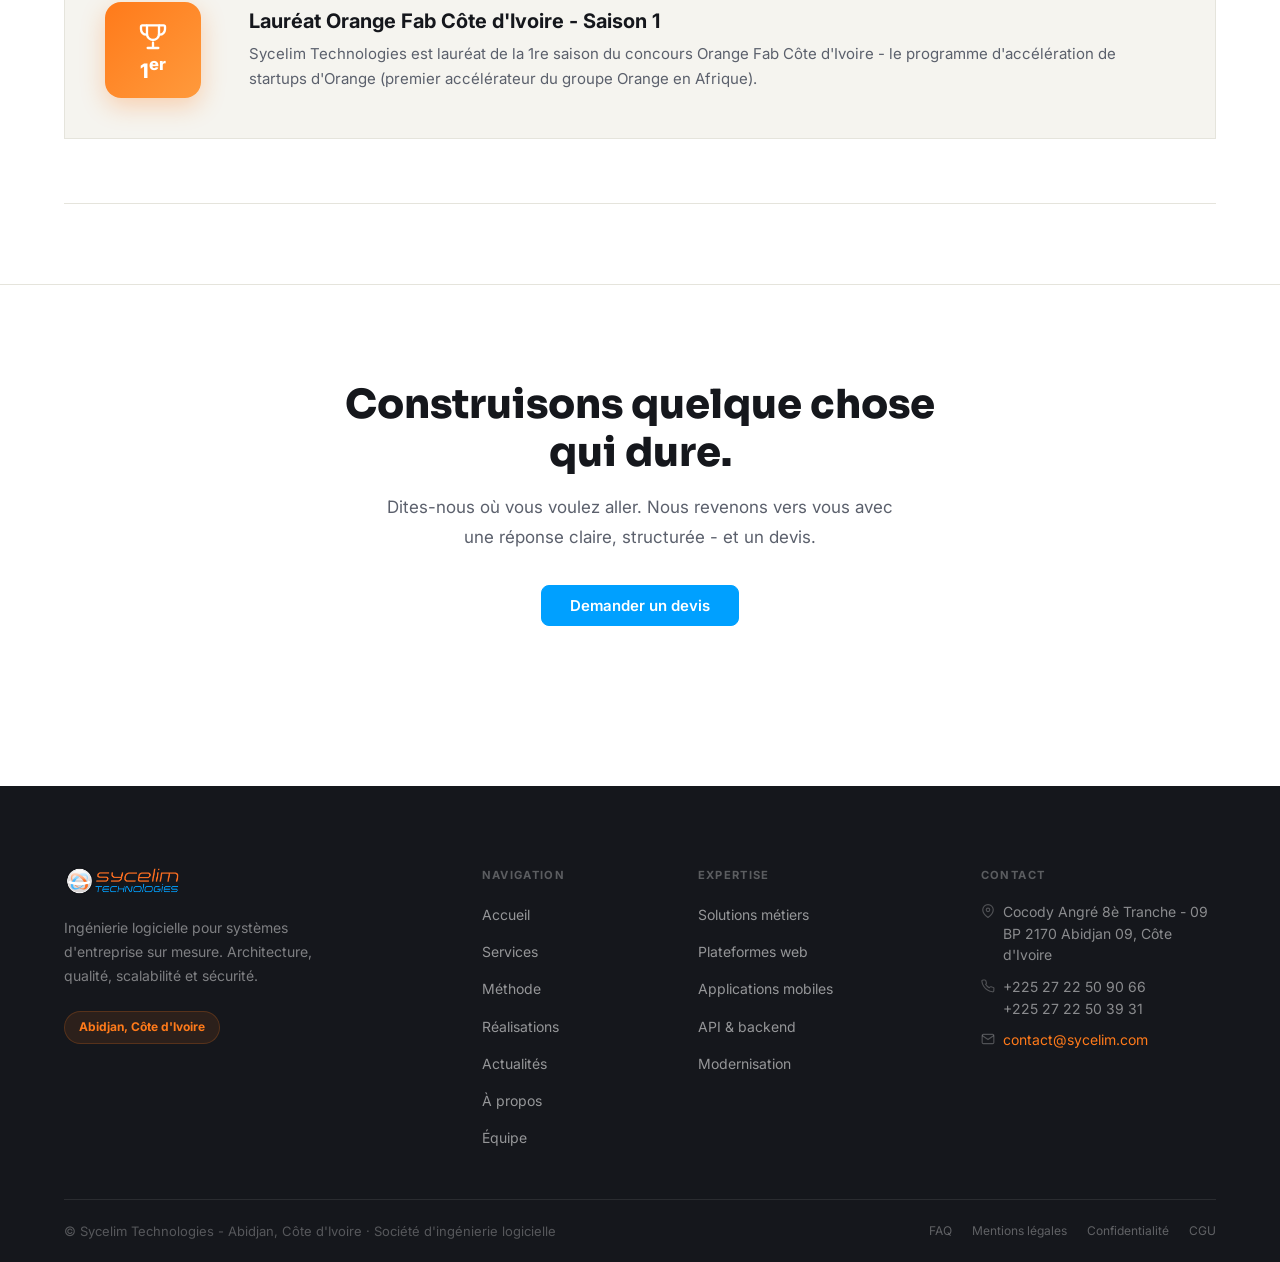
==== commit fcd82886: "fix: espacement uniforme sections CTA (realisations, a-propos, equipe)" ====
--- a/a-propos.html
+++ b/a-propos.html
@@ -296,9 +296,11 @@
 <section class="final-cta" aria-labelledby="about-cta-title">
   <div class="container">
     <div class="section-header">
-      <h2 class="about-section-title" id="about-cta-title" data-i18n="about.cta.title">Construisons quelque chose qui dure.</h2>
-      <p class="about-section-lead" data-i18n="cta.sub">Dites-nous où vous voulez aller. Nous revenons vers vous avec une réponse claire, structurée - et un devis.</p>
-      <a href="contact.html" class="btn btn-primary btn-lg" data-i18n="nav.cta">Demander un devis</a>
+      <h2 class="final-cta-title" id="about-cta-title" data-i18n="about.cta.title">Construisons quelque chose qui dure.</h2>
+      <p class="final-cta-sub" data-i18n="cta.sub">Dites-nous où vous voulez aller. Nous revenons vers vous avec une réponse claire, structurée - et un devis.</p>
+      <div class="final-cta-actions">
+        <a href="contact.html" class="btn btn-primary" data-i18n="nav.cta">Demander un devis</a>
+      </div>
     </div>
   </div>
 </section>
--- a/css/style.css
+++ b/css/style.css
@@ -1509,17 +1509,13 @@
 }
 .pillar-card:hover {
   border-color: var(--blue);
-  box-shadow:
-    0 0 0 1px var(--blue),
-    var(--sh-lg);
+  box-shadow: var(--sh-lg);
   transform: translateY(-3px);
 }
 .pillar-card--orange .pillar-icon { background: var(--orange); }
 .pillar-card--orange:hover {
   border-color: var(--orange);
-  box-shadow:
-    0 0 0 1px var(--orange),
-    var(--sh-lg);
+  box-shadow: var(--sh-lg);
 }
 .pillar-icon {
   width: 48px;
@@ -2837,6 +2833,13 @@
   border: 1px solid var(--border);
   border-radius: var(--r16);
   padding: var(--s24);
+}
+.contact-map {
+  border-radius: var(--r16);
+  overflow: hidden;
+  border: 1px solid var(--border);
+  height: 400px;
+  flex-shrink: 0;
 }
 .contact-info-title {
   font-size: 0.75rem;
@@ -3355,7 +3358,7 @@
 .svc-page-hero-inner {
   position: relative;
   z-index: 1;
-  max-width: 760px;
+  max-width: 1000px;
   margin: 0 auto;
   text-align: center;
 }
@@ -3366,6 +3369,9 @@
   letter-spacing: -0.03em;
   color: var(--text);
   margin: var(--s12) 0 var(--s20);
+  max-width: 760px;
+  margin-left: auto;
+  margin-right: auto;
 }
 .svc-page-hero-lead {
   font-size: 1.0625rem;
@@ -3378,7 +3384,7 @@
 /* ── Hero pills ── */
 .svc-hero-pills {
   display: flex;
-  flex-wrap: wrap;
+  flex-wrap: nowrap;
   justify-content: center;
   gap: 10px;
   margin-top: 36px;
@@ -3418,6 +3424,8 @@
 }
 .svc-tabs {
   display: flex;
+  justify-content: center;
+  align-items: center;
   overflow-x: auto;
   scrollbar-width: none;
   -webkit-mask-image: linear-gradient(to right, black 90%, transparent 100%);
@@ -4237,6 +4245,7 @@
   }
   .svc-hero-pills {
     gap: 7px;
+    flex-wrap: wrap;
   }
   .svc-hero-pill {
     font-size: 0.8125rem;
@@ -4309,7 +4318,7 @@
   );
 }
 .mth-hero-inner {
-  max-width: 820px;
+  max-width: 1000px;
   margin: 0 auto;
   text-align: center;
   position: relative;
@@ -4323,6 +4332,9 @@
   color: var(--ink);
   line-height: 1.1;
   margin: var(--s16) 0 var(--s20);
+  max-width: 760px;
+  margin-left: auto;
+  margin-right: auto;
 }
 .mth-hero-lead {
   font-size: 1.0625rem;
@@ -4335,7 +4347,7 @@
   display: flex;
   align-items: center;
   justify-content: center;
-  flex-wrap: wrap;
+  flex-wrap: nowrap;
   gap: 8px;
 }
 .mth-hero-pill {
@@ -5190,6 +5202,7 @@
   }
   .mth-hero-pills {
     gap: 5px;
+    flex-wrap: wrap;
   }
   .mth-hero-pill {
     font-size: 0.8125rem;
@@ -5201,7 +5214,7 @@
    SHARED INNER PAGE HERO (réalisations, actualités, à propos…)
    ============================================================ */
 .inner-hero {
-  padding: 130px 0 var(--s64);
+  padding: 130px 0 var(--s80);
   position: relative;
   overflow: hidden;
   background: var(--bg-2);
@@ -5266,7 +5279,6 @@
   margin-left: auto;
   margin-right: auto;
 }
-
 /* ============================================================
    RÉALISATIONS PAGE
    ============================================================ */
@@ -6397,7 +6409,7 @@
    CONTACT PAGE
    ============================================================ */
 .contact-section {
-  padding: var(--s64) 0;
+  padding: var(--s80) 0;
 }
 .contact-layout {
   display: grid;
@@ -7016,17 +7028,19 @@
   content: '';
   position: absolute;
   bottom: 0;
-  left: 0;
-  width: 100%;
-  height: 3px;
+  left: 50%;
+  width: 95%;
+  height: 2px;
   background: var(--blue);
-  transform: scaleX(0);
-  transform-origin: left;
+  border-radius: 2px;
+
+  transform: translateX(-50%) scaleX(0);
+  transform-origin: center;
   transition: transform 0.4s cubic-bezier(0.16, 1, 0.3, 1);
 }
 .pillar-card--orange::after { background: var(--orange); }
 .pillar-card:hover { transform: translateY(-5px); }
-.pillar-card:hover::after { transform: scaleX(1); }
+.pillar-card:hover::after { transform: translateX(-50%) scaleX(1); }
 
 /* ─── Service card enhanced hover ─── */
 .service-card:hover {
